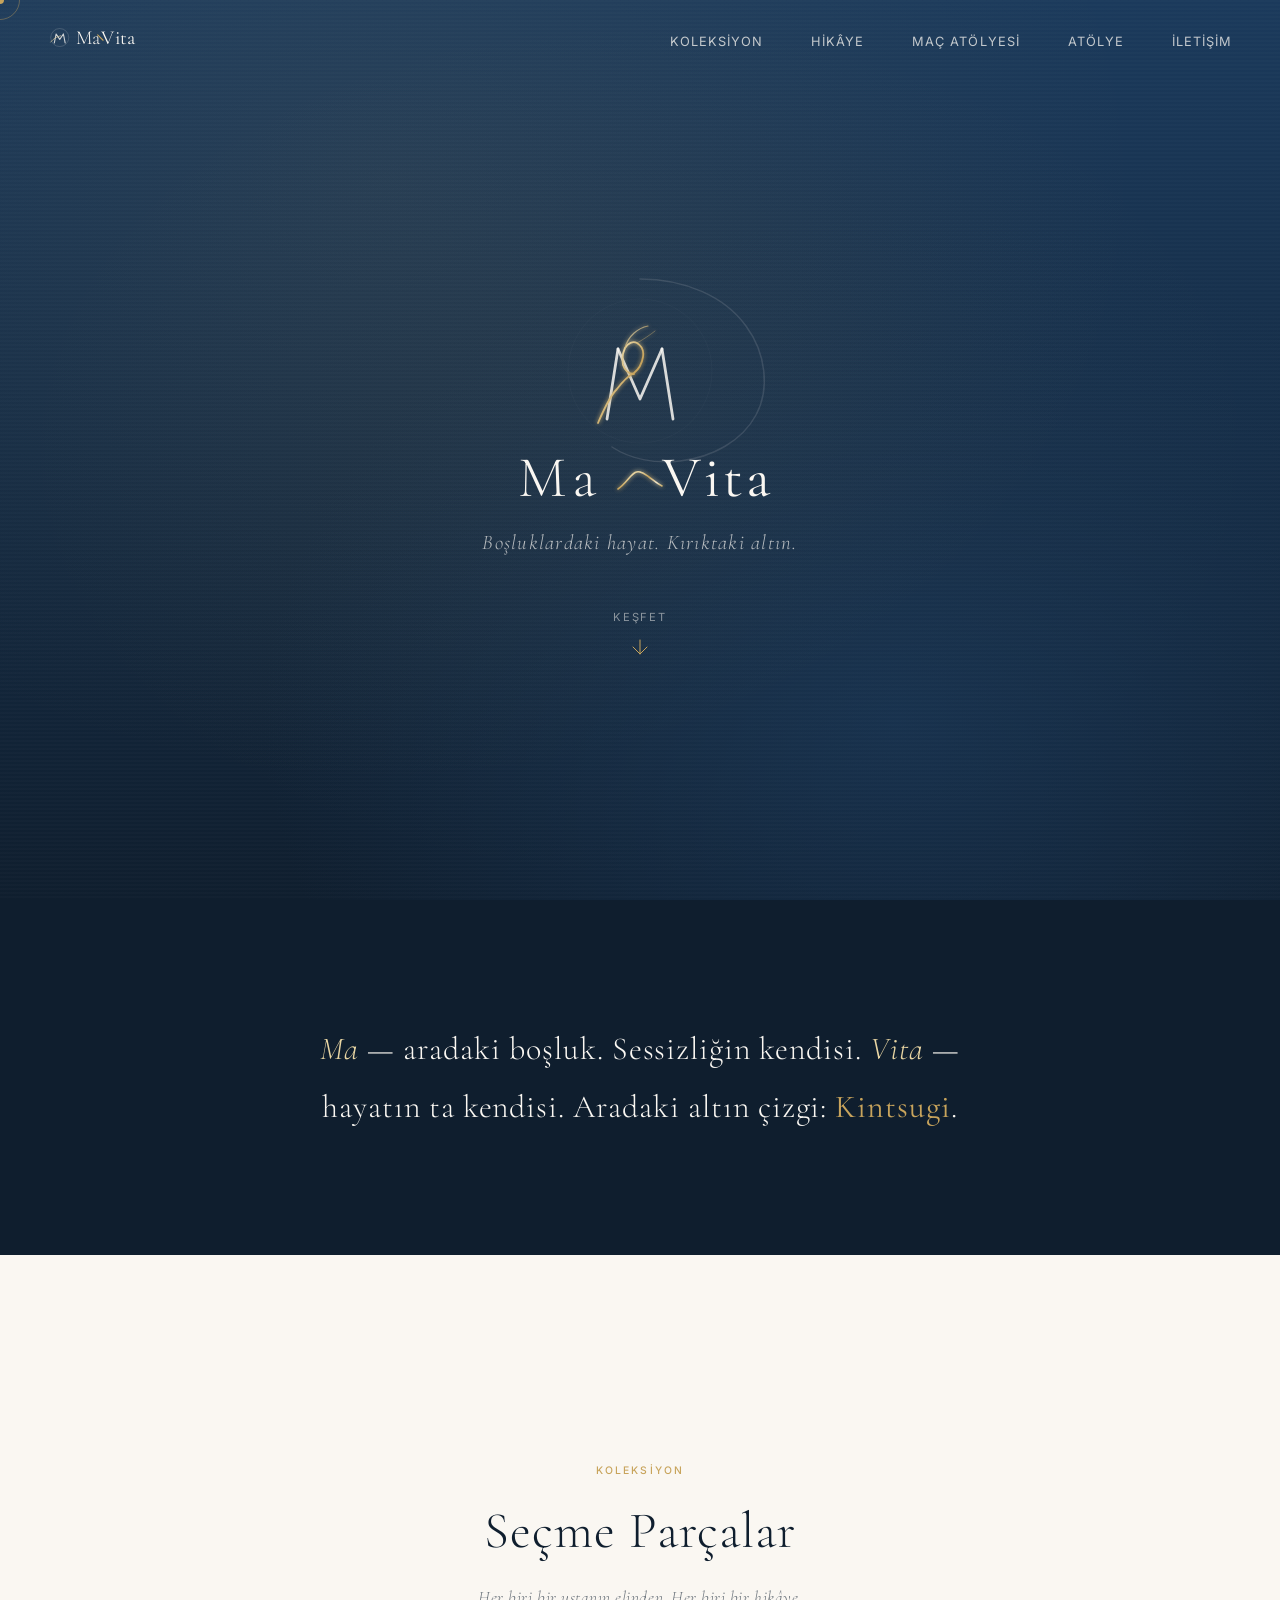
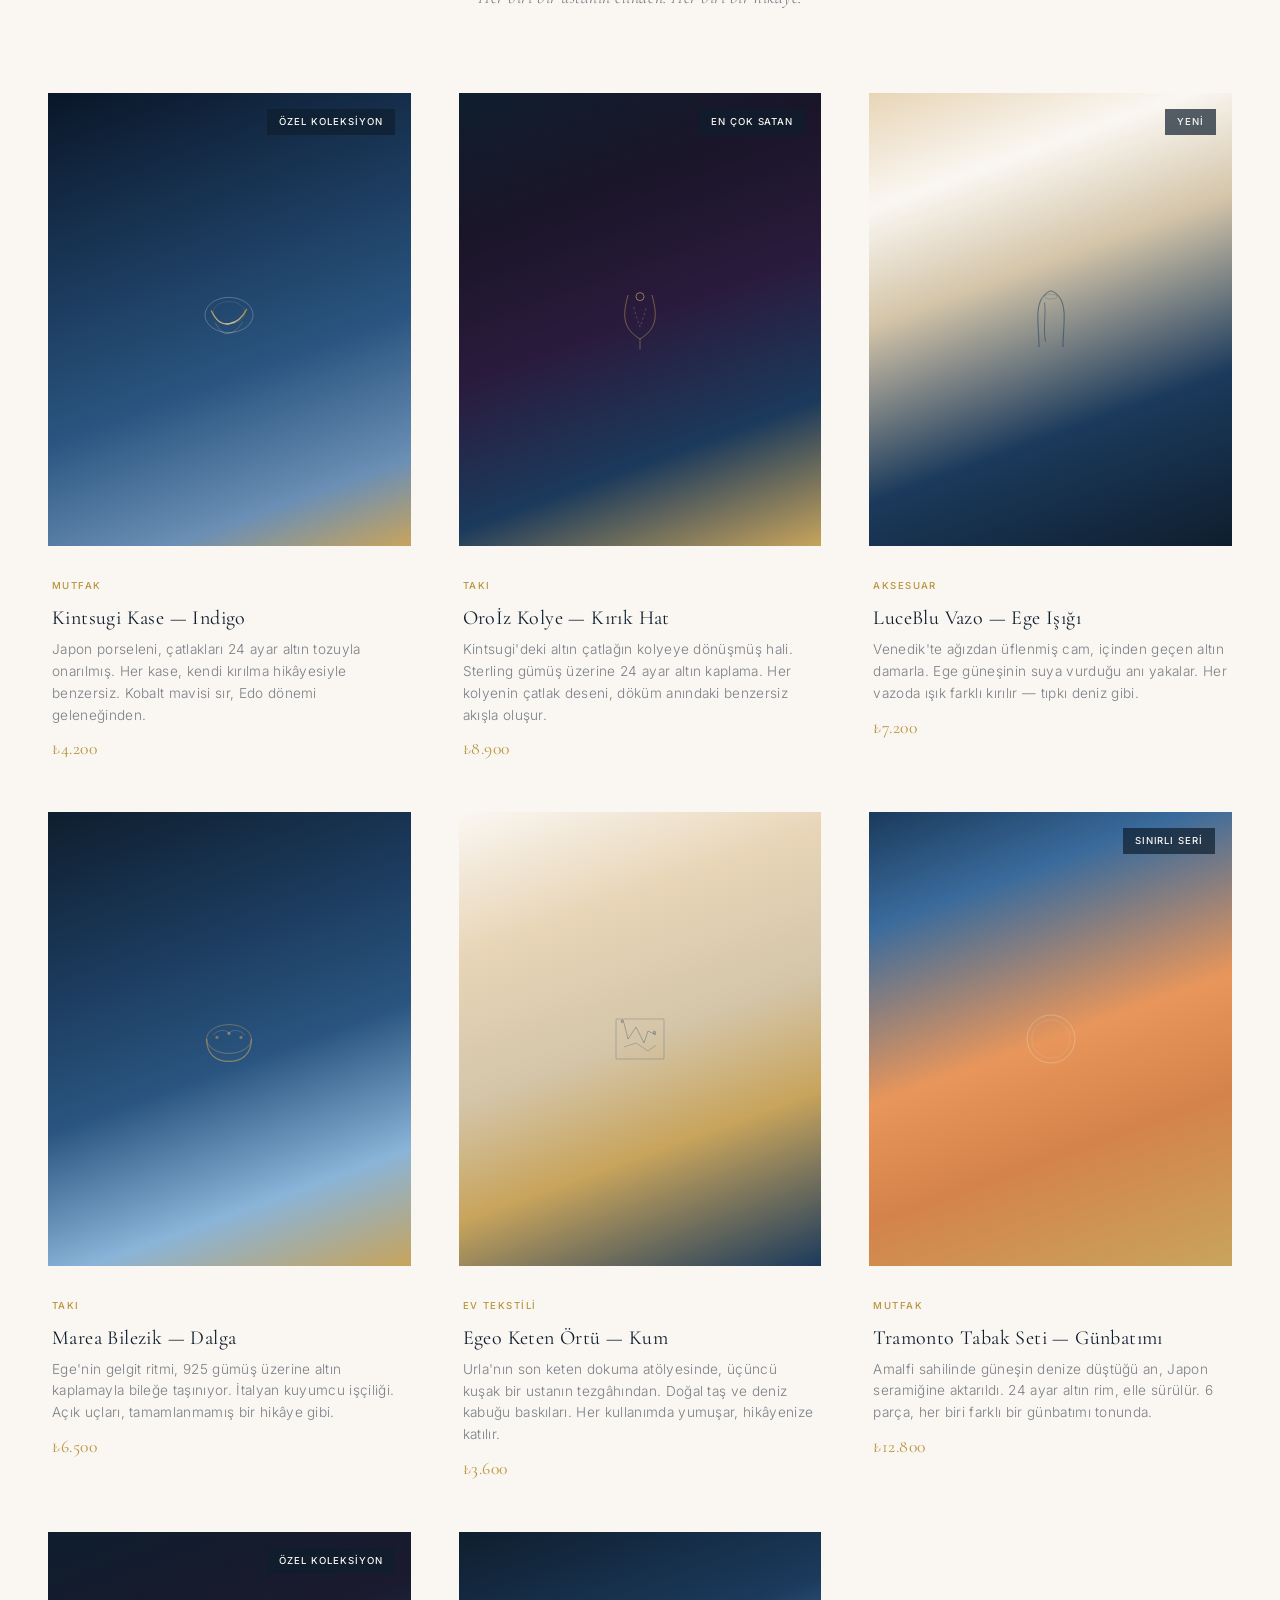
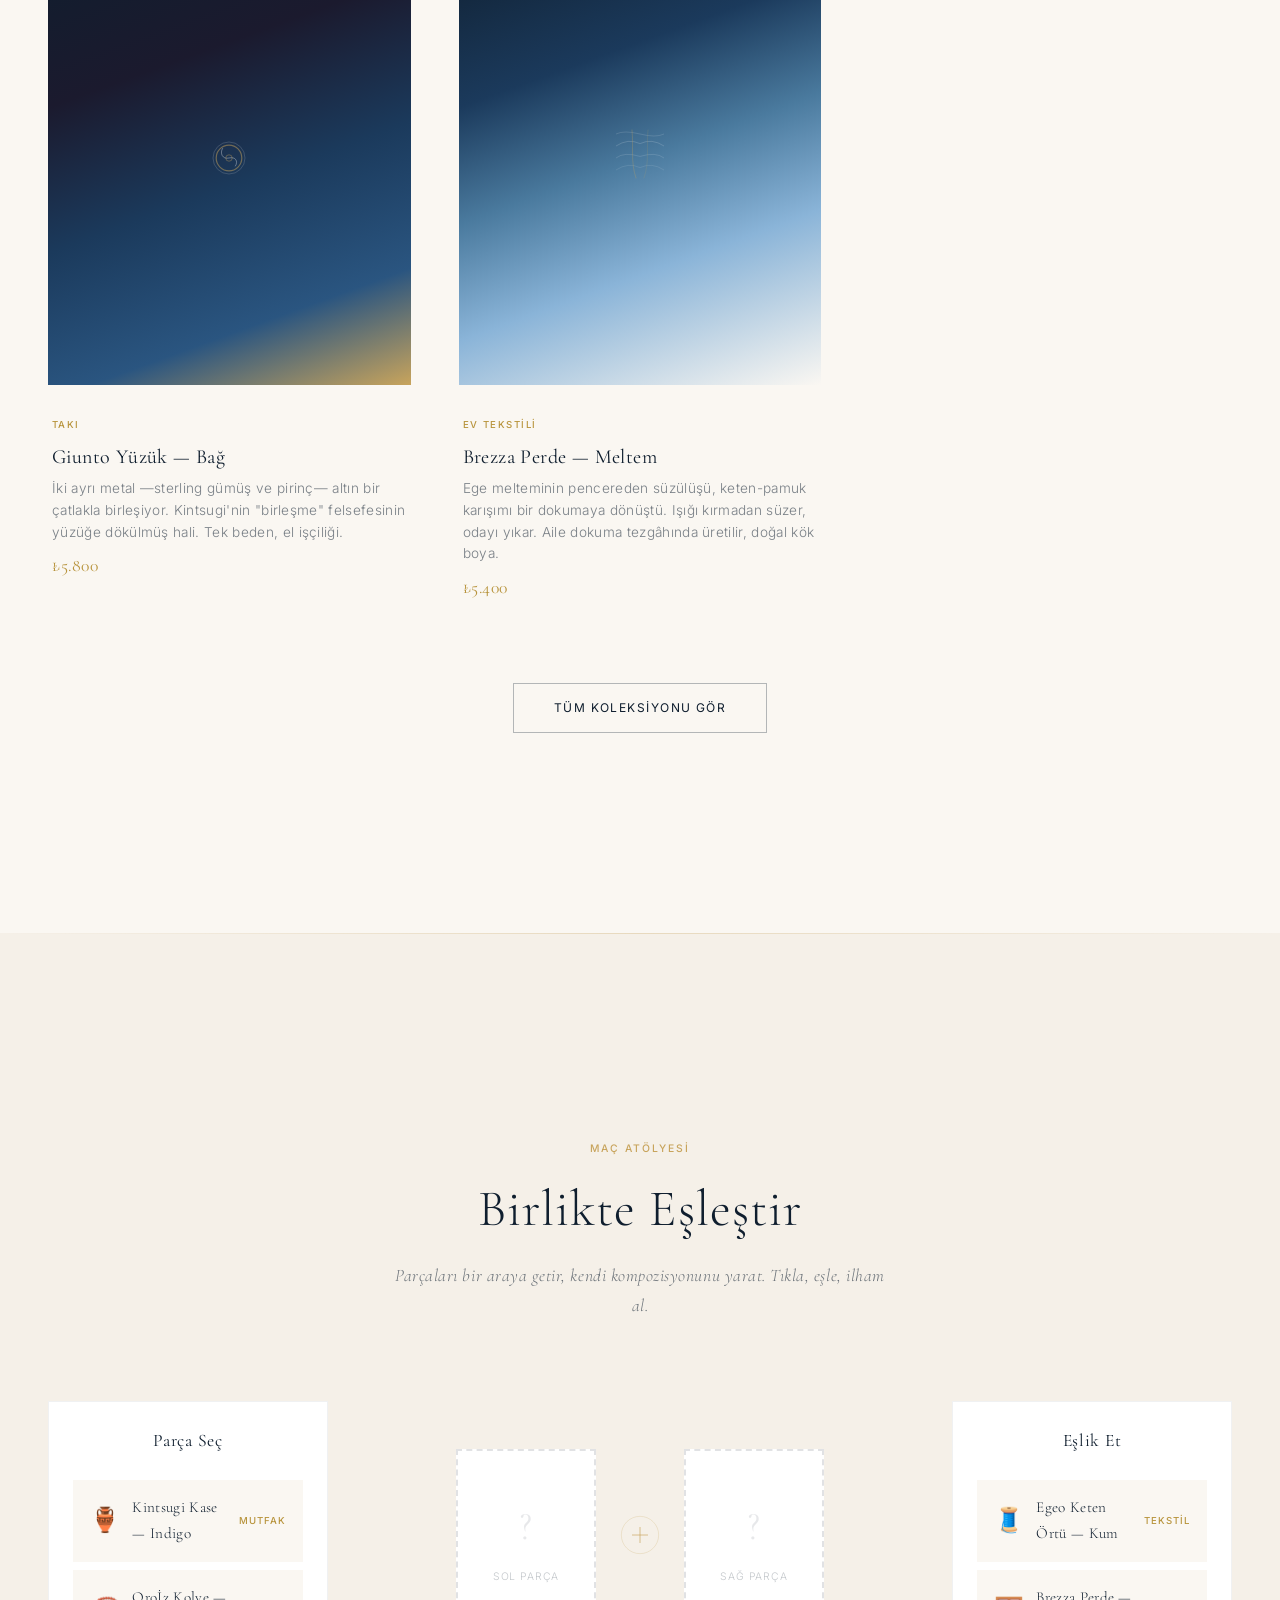
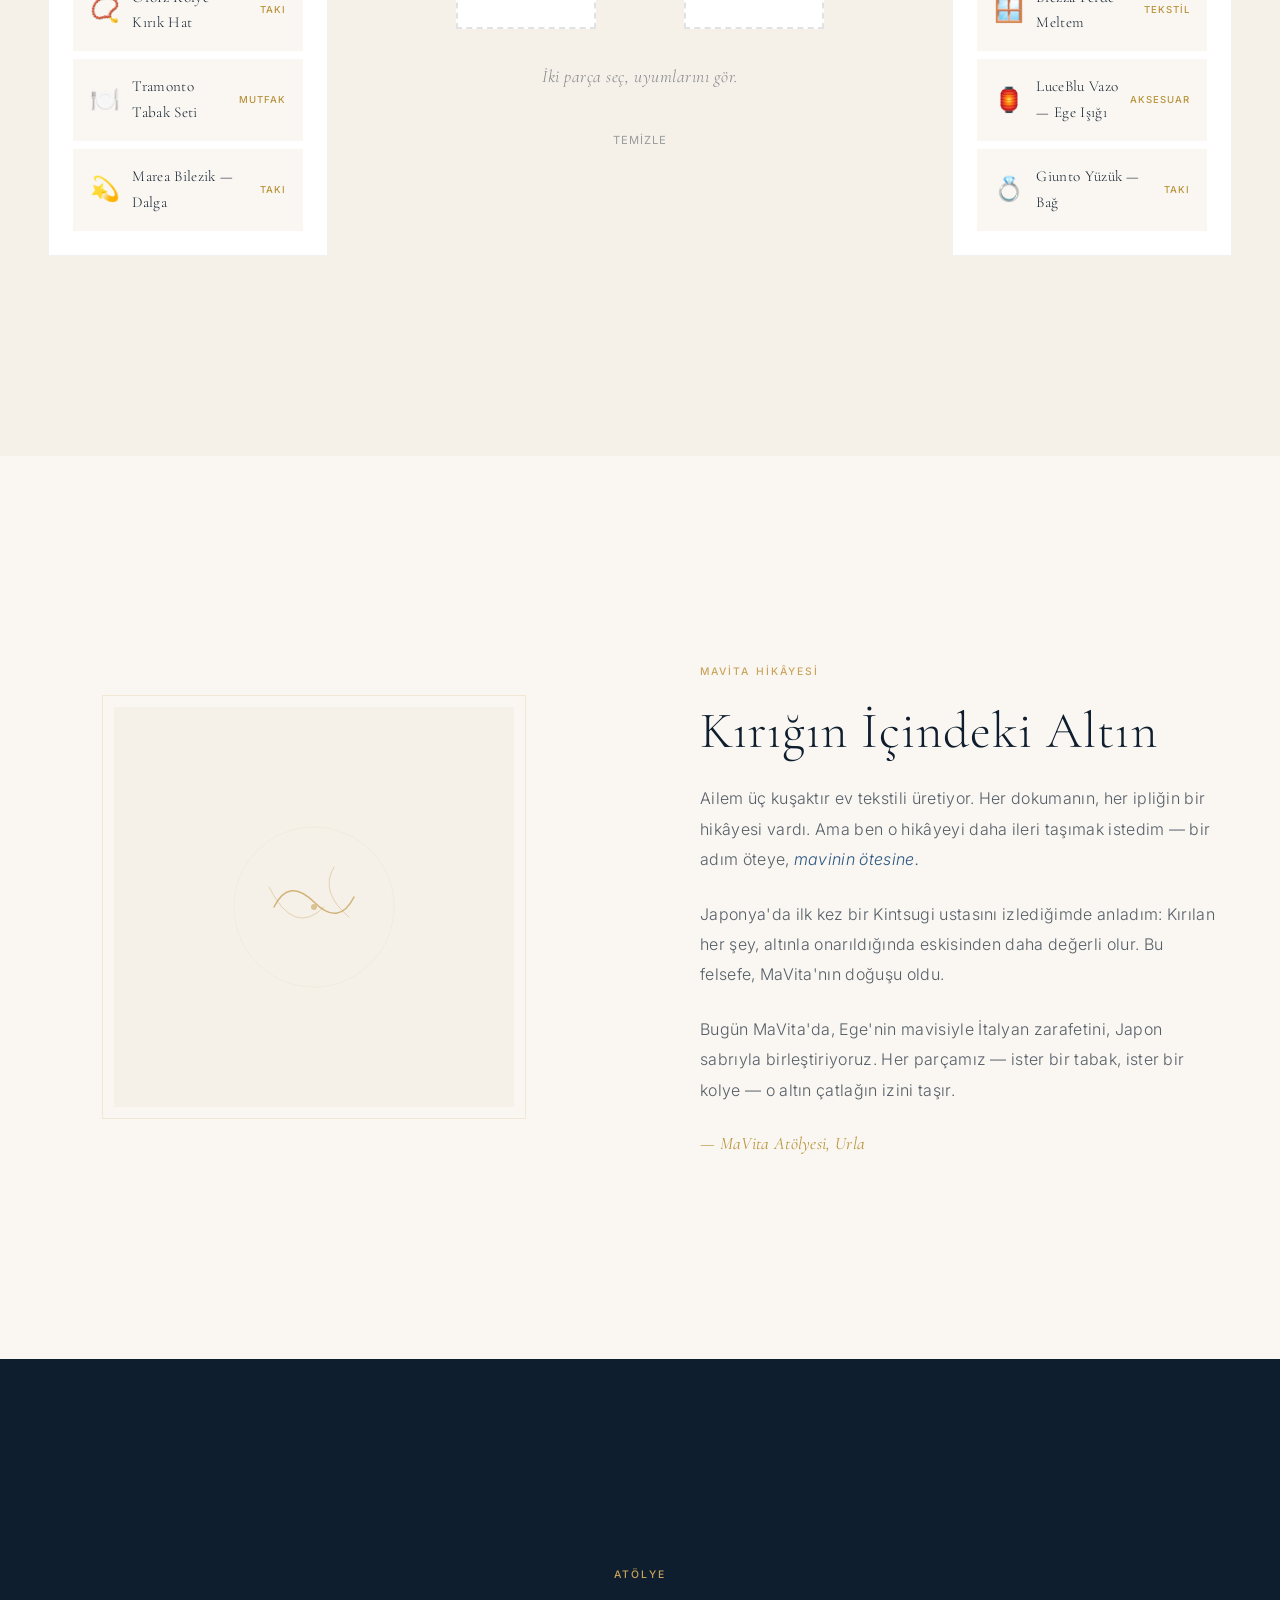
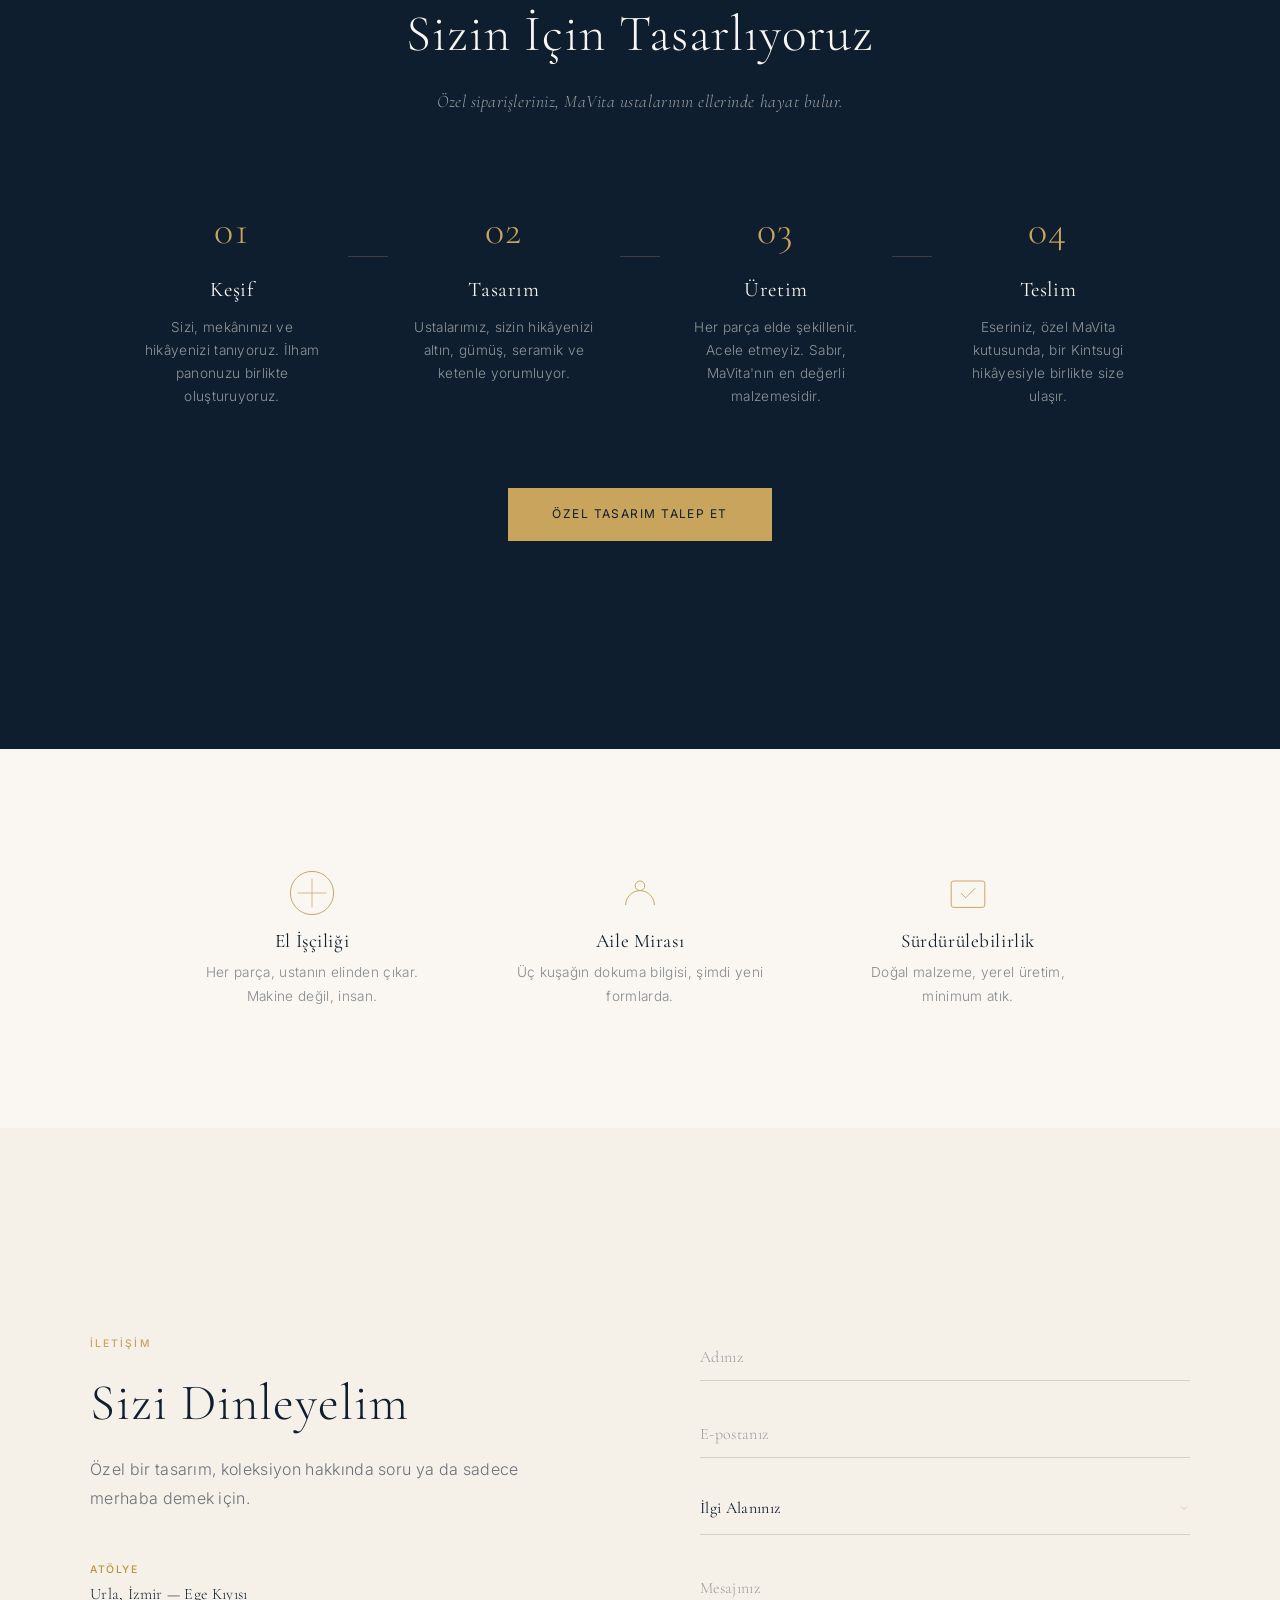
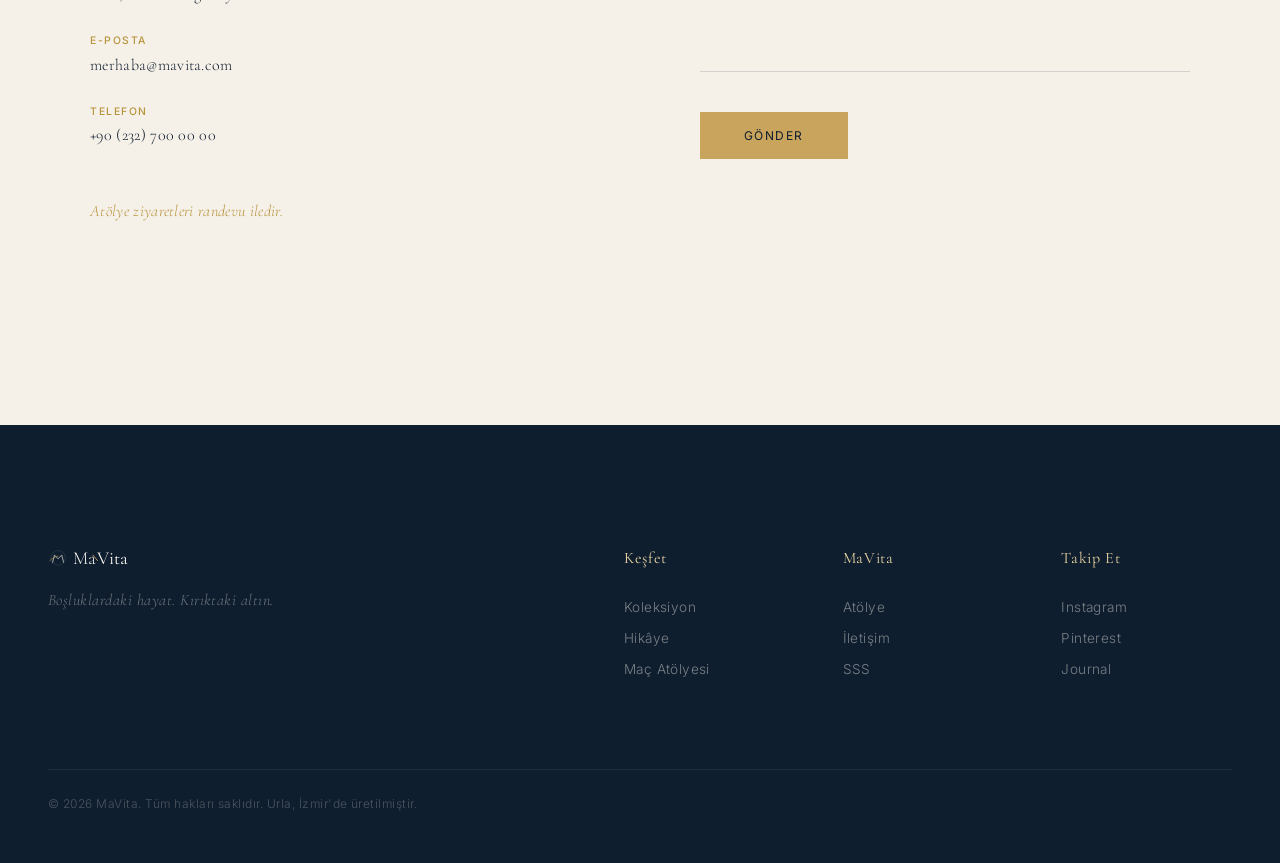
==== index.html @ 3c8d5ce8 "Update print statement from 'Hello' to 'Goodbye'" ====
﻿<!DOCTYPE html>
<html lang="tr">
<head>
    <meta charset="UTF-8">
    <meta name="viewport" content="width=device-width, initial-scale=1.0">
    <meta name="description" content="MaVita — Boşluklardaki hayat. Kintsugi felsefesiyle hayat bulan özel tasarım ev aksesuarları, mutfak ve takı koleksiyonu.">

    <title>MaVita | Kintsugi Koleksiyonu</title>

    <!-- Fonts -->
    <link rel="preconnect" href="https://fonts.googleapis.com">
    <link rel="preconnect" href="https://fonts.gstatic.com" crossorigin>
    <link href="https://fonts.googleapis.com/css2?family=Cormorant+Garamond:ital,wght@0,300;0,400;0,500;0,600;1,300;1,400&family=Inter:wght@200;300;400;500&display=swap" rel="stylesheet">

    <!-- Styles -->
    <style>
/* ═══════════════════════════════════════════════════════
   MaVita — Premium Luxury Brand
   Color Palette & Design Tokens
   ═══════════════════════════════════════════════════════ */

:root {
    /* ── Ana Renkler ── */
    --mavi:        #1B3A5C;
    --mavi-light:  #2A5580;
    --mavi-dark:   #0F1E2E;
    --altin:       #C8A45C;
    --altin-light: #E8D5A3;
    --altin-dark:  #B8943D;
    --tas:         #FAF7F2;
    --kum:         #E8D5B7;
    --abanoz:      #0F1E2E;
    --inci:        #F5F0E8;

    /* ── Gradient ── */
    --gold-grad:   linear-gradient(135deg, #C8A45C 0%, #E8D5A3 40%, #B8943D 100%);
    --mavi-grad:   linear-gradient(180deg, #1B3A5C 0%, #0F1E2E 100%);

    /* ── Tipografi ── */
    --font-serif:  'Cormorant Garamond', Georgia, serif;
    --font-sans:   'Inter', -apple-system, sans-serif;

    /* ── Spacing ── */
    --space-xs: 4px;
    --space-sm: 8px;
    --space-md: 24px;
    --space-lg: 48px;
    --space-xl: 80px;
    --space-2xl: 120px;
    --space-3xl: 200px;

    /* ── Transitions ── */
    --ease-out: cubic-bezier(0.22, 0.61, 0.36, 1);
    --ease-in-out: cubic-bezier(0.65, 0, 0.35, 1);
    --duration-slow: 800ms;
    --duration-med: 500ms;
    --duration-fast: 300ms;
}

/* ═══════════════════════════════════════════════════════
   Reset & Base
   ═══════════════════════════════════════════════════════ */

*, *::before, *::after {
    margin: 0;
    padding: 0;
    box-sizing: border-box;
}

html {
    scroll-behavior: smooth;
    font-size: 16px;
    -webkit-font-smoothing: antialiased;
    -moz-osx-font-smoothing: grayscale;
    cursor: none;
}

body {
    font-family: var(--font-sans);
    font-weight: 300;
    color: var(--abanoz);
    background: var(--tas);
    line-height: 1.7;
    overflow-x: hidden;
    letter-spacing: 0.02em;
}

::selection {
    background: rgba(200, 164, 92, 0.3);
    color: var(--mavi-dark);
}

/* ═══════════════════════════════════════════════════════
   Custom Cursor
   ═══════════════════════════════════════════════════════ */

.cursor {
    width: 8px;
    height: 8px;
    border-radius: 50%;
    background: var(--altin);
    position: fixed;
    pointer-events: none;
    z-index: 9999;
    transition: transform 0.15s ease;
    transform: translate(-50%, -50%);
}

.cursor-follower {
    width: 40px;
    height: 40px;
    border-radius: 50%;
    border: 1px solid rgba(200, 164, 92, 0.4);
    position: fixed;
    pointer-events: none;
    z-index: 9998;
    transition: transform 0.4s cubic-bezier(0.22, 0.61, 0.36, 1),
                width 0.3s ease, height 0.3s ease;
    transform: translate(-50%, -50%);
}

.cursor-follower.hover {
    width: 60px;
    height: 60px;
    border-color: var(--altin);
    background: rgba(200, 164, 92, 0.05);
}

/* ═══════════════════════════════════════════════════════
   Loading Screen
   ═══════════════════════════════════════════════════════ */

.loading-screen {
    position: fixed;
    inset: 0;
    background: var(--mavi-dark);
    z-index: 10000;
    display: flex;
    align-items: center;
    justify-content: center;
    transition: opacity 0.6s ease, visibility 0.6s ease;
}

.loading-screen.hidden {
    opacity: 0;
    visibility: hidden;
    pointer-events: none;
}

.loading-logo {
    width: 120px;
    height: 120px;
}

.loading-svg {
    width: 100%;
    height: 100%;
}

.loading-m {
    stroke-dasharray: 160;
    stroke-dashoffset: 160;
    animation: drawStroke 1.5s var(--ease-out) 0.3s forwards;
}

.loading-crack {
    stroke-dasharray: 80;
    stroke-dashoffset: 80;
    animation: drawCrack 1.5s var(--ease-out) 0.8s forwards;
}

/* ═══════════════════════════════════════════════════════
   Navigation
   ═══════════════════════════════════════════════════════ */

.nav {
    position: fixed;
    top: 0;
    left: 0;
    right: 0;
    z-index: 100;
    padding: 0 var(--space-lg);
    transition: background 0.4s ease, padding 0.4s ease;
}

.nav.scrolled {
    background: rgba(15, 30, 46, 0.92);
    backdrop-filter: blur(20px);
    -webkit-backdrop-filter: blur(20px);
    padding: 12px var(--space-lg);
    border-bottom: 1px solid rgba(200, 164, 92, 0.1);
}

.nav-inner {
    max-width: 1400px;
    margin: 0 auto;
    display: flex;
    justify-content: space-between;
    align-items: center;
    padding: 24px 0;
    transition: padding 0.4s ease;
}

.nav.scrolled .nav-inner {
    padding: 0;
}

.nav-logo {
    text-decoration: none;
    display: block;
    width: 140px;
}

.nav-logo-svg {
    width: 100%;
    height: auto;
}

.nav-logo-ma,
.nav-logo-vita {
    font-family: var(--font-serif);
    font-size: 22px;
}

.nav-logo-ma {
    fill: var(--tas);
    font-weight: 300;
}

.nav-logo-vita {
    fill: var(--tas);
    font-weight: 400;
}

.nav-logo-crack {
    stroke: var(--altin);
    stroke-width: 1.2;
    stroke-linecap: round;
}

.nav-links {
    display: flex;
    gap: var(--space-lg);
    align-items: center;
}

.nav-link {
    text-decoration: none;
    color: rgba(250, 247, 242, 0.75);
    font-family: var(--font-sans);
    font-size: 0.8rem;
    font-weight: 400;
    letter-spacing: 0.08em;
    text-transform: uppercase;
    transition: color 0.3s ease;
    position: relative;
}

.nav-link::after {
    content: '';
    position: absolute;
    bottom: -4px;
    left: 0;
    width: 0;
    height: 1px;
    background: var(--altin);
    transition: width 0.4s var(--ease-out);
}

.nav-link:hover {
    color: var(--altin);
}

.nav-link:hover::after {
    width: 100%;
}

/* Mobile Toggle */
.nav-toggle {
    display: none;
    flex-direction: column;
    gap: 5px;
    background: none;
    border: none;
    cursor: pointer;
    padding: 4px;
    z-index: 101;
}

.nav-toggle span {
    display: block;
    width: 24px;
    height: 1.5px;
    background: var(--tas);
    transition: transform 0.3s ease, opacity 0.3s ease;
}

.nav-toggle.active span:first-child {
    transform: translateY(6.5px) rotate(45deg);
}

.nav-toggle.active span:last-child {
    transform: translateY(-6.5px) rotate(-45deg);
}

/* Mobile Menu */
.mobile-menu {
    position: fixed;
    inset: 0;
    background: var(--mavi-dark);
    z-index: 99;
    display: flex;
    align-items: center;
    justify-content: center;
    opacity: 0;
    visibility: hidden;
    transition: opacity 0.5s ease, visibility 0.5s ease;
}

.mobile-menu.active {
    opacity: 1;
    visibility: visible;
}

.mobile-menu-inner {
    display: flex;
    flex-direction: column;
    align-items: center;
    gap: 32px;
}

.mobile-link {
    text-decoration: none;
    color: var(--tas);
    font-family: var(--font-serif);
    font-size: 2rem;
    font-weight: 300;
    letter-spacing: 0.04em;
    transition: color 0.3s ease;
}

.mobile-link:hover {
    color: var(--altin);
}

/* ═══════════════════════════════════════════════════════
   Hero Section
   ═══════════════════════════════════════════════════════ */

.hero {
    height: 100vh;
    min-height: 700px;
    display: flex;
    align-items: center;
    justify-content: center;
    position: relative;
    overflow: hidden;
}

.hero-bg {
    position: absolute;
    inset: 0;
    background: var(--mavi-grad);
}

.hero-gradient {
    position: absolute;
    inset: 0;
    background:
        radial-gradient(ellipse at 30% 20%, rgba(200, 164, 92, 0.08) 0%, transparent 60%),
        radial-gradient(ellipse at 70% 80%, rgba(27, 58, 92, 0.6) 0%, transparent 50%),
        radial-gradient(ellipse at 50% 50%, rgba(200, 164, 92, 0.04) 0%, transparent 70%);
}

.hero-texture {
    position: absolute;
    inset: 0;
    opacity: 0.03;
    background-image:
        repeating-linear-gradient(
            0deg,
            transparent,
            transparent 2px,
            rgba(255,255,255,.5) 2px,
            rgba(255,255,255,.5) 4px
        );
}

.hero-content {
    position: relative;
    z-index: 2;
    text-align: center;
    padding: 0 var(--space-md);
}

.hero-logo-wrap {
    margin-bottom: var(--space-md);
}

.hero-logo {
    width: min(420px, 90vw);
    height: auto;
    display: block;
    margin: 0 auto;
}

/* ── Monogram ── */

.monogram-group {
    opacity: 0;
    animation: fadeInMonogram 1.2s var(--ease-out) 0.3s forwards;
}

@keyframes fadeInMonogram {
    to { opacity: 1; }
}

.enso-circle {
    stroke-dasharray: 500;
    stroke-dashoffset: 500;
    animation: drawEnso 2s var(--ease-out) 0.6s forwards;
}

@keyframes drawEnso {
    to { stroke-dashoffset: 0; }
}

.monogram-m path {
    stroke-dasharray: 120;
    stroke-dashoffset: 120;
}

.monogram-m path:nth-child(1) {
    animation: drawStroke 0.7s var(--ease-out) 1.2s forwards;
}
.monogram-m path:nth-child(2) {
    animation: drawStroke 0.7s var(--ease-out) 1.4s forwards;
}
.monogram-m path:nth-child(3) {
    animation: drawStroke 0.7s var(--ease-out) 1.6s forwards;
}

@keyframes drawStroke {
    to { stroke-dashoffset: 0; }
}

/* ── Crack paths in monogram ── */

.crack-path-main {
    stroke-dasharray: 180;
    stroke-dashoffset: 180;
    animation: drawCrackMain 1.5s var(--ease-out) 1.8s forwards;
}

.crack-path-branch {
    stroke-dasharray: 80;
    stroke-dashoffset: 80;
    animation: drawCrackBranch 1s var(--ease-out) 2.2s forwards;
}

.crack-path-tiny {
    stroke-dasharray: 50;
    stroke-dashoffset: 50;
    animation: drawCrackBranch 0.8s var(--ease-out) 2.5s forwards;
}

@keyframes drawCrackMain {
    to { stroke-dashoffset: 0; }
}

@keyframes drawCrackBranch {
    to { stroke-dashoffset: 0; }
}

/* ── Gold particles ── */

.gold-particles circle {
    opacity: 0;
}

.gold-particles circle:nth-child(1)  { animation: sparkle 2s ease-in-out 2.2s infinite; }
.gold-particles circle:nth-child(2)  { animation: sparkle 2.2s ease-in-out 2.3s infinite; }
.gold-particles circle:nth-child(3)  { animation: sparkle 1.8s ease-in-out 2.4s infinite; }
.gold-particles circle:nth-child(4)  { animation: sparkle 2.4s ease-in-out 2.5s infinite; }
.gold-particles circle:nth-child(5)  { animation: sparkle 1.9s ease-in-out 2.6s infinite; }
.gold-particles circle:nth-child(6)  { animation: sparkle 2.1s ease-in-out 2.7s infinite; }
.gold-particles circle:nth-child(7)  { animation: sparkle 2.3s ease-in-out 2.8s infinite; }
.gold-particles circle:nth-child(8)  { animation: sparkle 1.7s ease-in-out 2.9s infinite; }
.gold-particles circle:nth-child(9)  { animation: sparkle 2.0s ease-in-out 3.0s infinite; }
.gold-particles circle:nth-child(10) { animation: sparkle 2.2s ease-in-out 3.1s infinite; }

@keyframes sparkle {
    0%, 100% { opacity: 0; transform: scale(0.5); }
    30% { opacity: 0.8; transform: scale(1.2); }
    60% { opacity: 0.2; transform: scale(0.8); }
}

/* ── Wordmark ── */

.wordmark-group {
    opacity: 0;
    animation: fadeInWordmark 1s var(--ease-out) 2s forwards;
}

@keyframes fadeInWordmark {
    to { opacity: 1; }
}

.hero-logo-ma,
.hero-logo-vita {
    font-family: var(--font-serif);
    font-size: 58px;
    fill: var(--tas);
}

.hero-logo-ma {
    font-weight: 200;
    letter-spacing: 6px;
}

.hero-logo-vita {
    font-weight: 400;
    letter-spacing: 3px;
}

.crack-wordmark {
    stroke-dasharray: 80;
    stroke-dashoffset: 80;
    animation: drawCrackWordmark 1s var(--ease-out) 2.5s forwards;
}

@keyframes drawCrackWordmark {
    to { stroke-dashoffset: 0; }
}

/* ── Legacy crack-path (kept for compatibility) ── */

.crack-path {
    stroke-dasharray: 120;
    stroke-dashoffset: 120;
    animation: drawCrack 2s var(--ease-out) 0.8s forwards;
}

@keyframes drawCrack {
    to {
        stroke-dashoffset: 0;
    }
}

.hero-tagline {
    font-family: var(--font-serif);
    font-size: 1.3rem;
    font-weight: 300;
    font-style: italic;
    color: rgba(250, 247, 242, 0.7);
    letter-spacing: 0.06em;
    margin-bottom: var(--space-lg);
}

.hero-scroll {
    display: flex;
    flex-direction: column;
    align-items: center;
    gap: var(--space-sm);
    color: rgba(250, 247, 242, 0.5);
    font-size: 0.7rem;
    letter-spacing: 0.15em;
    text-transform: uppercase;
    font-weight: 400;
}

.scroll-icon {
    animation: scrollBounce 2s ease-in-out infinite;
}

@keyframes scrollBounce {
    0%, 100% { transform: translateY(0); }
    50% { transform: translateY(6px); }
}

/* ═══════════════════════════════════════════════════════
   Philosophy Strip
   ═══════════════════════════════════════════════════════ */

.philosophy-strip {
    padding: var(--space-2xl) var(--space-md);
    background: var(--mavi-dark);
    text-align: center;
}

.philosophy-text {
    font-family: var(--font-serif);
    font-size: clamp(1.4rem, 3vw, 2rem);
    font-weight: 300;
    color: var(--tas);
    letter-spacing: 0.03em;
    line-height: 1.8;
    max-width: 700px;
    margin: 0 auto;
}

.philosophy-text .italic {
    font-style: italic;
    color: var(--altin-light);
}

.philosophy-text .gold {
    color: var(--altin);
    font-weight: 400;
}

/* ═══════════════════════════════════════════════════════
   Section Headers (Shared)
   ═══════════════════════════════════════════════════════ */

.section-header {
    text-align: center;
    margin-bottom: var(--space-xl);
    padding: 0 var(--space-md);
}

.section-tag {
    display: inline-block;
    font-family: var(--font-sans);
    font-size: 0.65rem;
    font-weight: 500;
    letter-spacing: 0.2em;
    text-transform: uppercase;
    color: var(--altin);
    margin-bottom: var(--space-sm);
}

.section-title {
    font-family: var(--font-serif);
    font-size: clamp(2rem, 4vw, 3.2rem);
    font-weight: 300;
    color: var(--mavi-dark);
    letter-spacing: 0.02em;
    margin-bottom: var(--space-sm);
}

.section-desc {
    font-family: var(--font-serif);
    font-size: 1.1rem;
    font-style: italic;
    color: rgba(15, 30, 46, 0.6);
    letter-spacing: 0.03em;
    max-width: 500px;
    margin: 0 auto;
}

/* ═══════════════════════════════════════════════════════
   Collection
   ═══════════════════════════════════════════════════════ */

.collection {
    padding: var(--space-3xl) var(--space-lg);
    max-width: 1400px;
    margin: 0 auto;
}

.collection-grid {
    display: grid;
    grid-template-columns: repeat(3, 1fr);
    gap: var(--space-lg);
    margin-bottom: var(--space-xl);
}

/* Product Card */
.product-card {
    opacity: 0;
    transform: translateY(40px);
    transition: opacity 0.8s var(--ease-out), transform 0.8s var(--ease-out);
}

.product-card.revealed {
    opacity: 1;
    transform: translateY(0);
}

.product-image {
    position: relative;
    aspect-ratio: 4 / 5;
    overflow: hidden;
    margin-bottom: var(--space-md);
    cursor: pointer;
}

.product-placeholder {
    width: 100%;
    height: 100%;
    display: flex;
    align-items: center;
    justify-content: center;
    transition: transform 0.8s var(--ease-out);
}

.product-card:hover .product-placeholder {
    transform: scale(1.05);
}

.product-icon {
    width: 80px;
    height: 80px;
}

.product-icon svg {
    width: 100%;
    height: 100%;
}

.dark-icon svg circle,
.dark-icon svg path {
    stroke: rgba(27, 58, 92, 0.5);
}

.product-overlay {
    position: absolute;
    inset: 0;
    background: rgba(15, 30, 46, 0.4);
    display: flex;
    align-items: center;
    justify-content: center;
    opacity: 0;
    transition: opacity 0.5s ease;
}

.product-card:hover .product-overlay {
    opacity: 1;
}

/* Product badge */
.product-badge {
    position: absolute;
    top: 16px;
    right: 16px;
    padding: 5px 12px;
    font-family: var(--font-sans);
    font-size: 0.6rem;
    font-weight: 500;
    letter-spacing: 0.1em;
    text-transform: uppercase;
    color: var(--tas);
    background: rgba(15, 30, 46, 0.7);
    backdrop-filter: blur(4px);
    z-index: 2;
    pointer-events: none;
}

.product-view {
    font-family: var(--font-sans);
    font-size: 0.75rem;
    font-weight: 400;
    letter-spacing: 0.12em;
    text-transform: uppercase;
    color: var(--tas);
    padding: 12px 28px;
    border: 1px solid rgba(250, 247, 242, 0.5);
    transition: background 0.3s ease, border-color 0.3s ease;
}

.product-view:hover {
    background: rgba(200, 164, 92, 0.2);
    border-color: var(--altin);
}

.product-info {
    padding: 0 var(--space-xs);
}

.product-category {
    font-family: var(--font-sans);
    font-size: 0.6rem;
    font-weight: 500;
    letter-spacing: 0.15em;
    text-transform: uppercase;
    color: var(--altin-dark);
}

.product-name {
    font-family: var(--font-serif);
    font-size: 1.25rem;
    font-weight: 400;
    color: var(--mavi-dark);
    margin: var(--space-xs) 0;
    letter-spacing: 0.02em;
}

.product-desc {
    font-size: 0.85rem;
    color: rgba(15, 30, 46, 0.55);
    line-height: 1.6;
    margin-bottom: var(--space-sm);
    font-weight: 300;
}

.product-price {
    font-family: var(--font-serif);
    font-size: 1.1rem;
    font-weight: 400;
    color: var(--altin-dark);
    letter-spacing: 0.03em;
}

.collection-cta {
    text-align: center;
}

.btn-outline {
    display: inline-block;
    padding: 14px 40px;
    font-family: var(--font-sans);
    font-size: 0.75rem;
    font-weight: 400;
    letter-spacing: 0.12em;
    text-transform: uppercase;
    text-decoration: none;
    color: var(--mavi-dark);
    border: 1px solid rgba(15, 30, 46, 0.3);
    transition: all 0.4s ease;
}

.btn-outline:hover {
    border-color: var(--altin);
    color: var(--altin-dark);
    background: rgba(200, 164, 92, 0.05);
}

/* ═══════════════════════════════════════════════════════
   Match Game (Interactive)
   ═══════════════════════════════════════════════════════ */

.match-game {
    padding: var(--space-3xl) var(--space-lg);
    background: var(--inci);
    position: relative;
}

.match-game::before {
    content: '';
    position: absolute;
    top: 0;
    left: 0;
    right: 0;
    height: 1px;
    background: linear-gradient(90deg, transparent, rgba(200, 164, 92, 0.3), transparent);
}

.match-container {
    max-width: 1200px;
    margin: 0 auto;
    display: grid;
    grid-template-columns: 280px 1fr 280px;
    gap: var(--space-lg);
    align-items: start;
}

/* Match Panels */
.match-panel {
    background: white;
    border: 1px solid rgba(15, 30, 46, 0.06);
    padding: var(--space-md);
}

.match-panel-title {
    font-family: var(--font-serif);
    font-size: 1.1rem;
    font-weight: 400;
    color: var(--mavi-dark);
    margin-bottom: var(--space-md);
    text-align: center;
    letter-spacing: 0.04em;
}

.match-items {
    display: flex;
    flex-direction: column;
    gap: var(--space-sm);
}

.match-item {
    display: flex;
    align-items: center;
    gap: 12px;
    padding: 14px 16px;
    background: var(--tas);
    border: 1px solid transparent;
    cursor: pointer;
    transition: all 0.3s ease;
    user-select: none;
}

.match-item:hover {
    border-color: var(--altin);
    background: rgba(200, 164, 92, 0.05);
    transform: translateX(4px);
}

.match-item.selected {
    border-color: var(--altin);
    background: rgba(200, 164, 92, 0.08);
    box-shadow: 0 0 0 1px rgba(200, 164, 92, 0.2);
}

.match-emoji {
    font-size: 1.5rem;
    flex-shrink: 0;
}

.match-label {
    font-family: var(--font-serif);
    font-size: 0.95rem;
    color: var(--mavi-dark);
    flex: 1;
}

.match-cat {
    font-size: 0.6rem;
    letter-spacing: 0.1em;
    text-transform: uppercase;
    color: var(--altin-dark);
    font-weight: 500;
}

/* Match Canvas */
.match-canvas {
    display: flex;
    flex-direction: column;
    align-items: center;
    gap: var(--space-md);
    padding: var(--space-lg) 0;
}

.match-canvas-inner {
    display: flex;
    align-items: center;
    gap: var(--space-md);
    width: 100%;
    justify-content: center;
}

.match-slot {
    width: 140px;
    height: 180px;
    border: 2px dashed rgba(15, 30, 46, 0.12);
    display: flex;
    flex-direction: column;
    align-items: center;
    justify-content: center;
    gap: var(--space-sm);
    transition: all 0.4s ease;
    background: white;
}

.match-slot.filled {
    border-style: solid;
    border-color: var(--altin);
    background: rgba(200, 164, 92, 0.04);
    animation: slotGlow 2s ease-in-out infinite;
}

@keyframes slotGlow {
    0%, 100% { box-shadow: 0 0 0 rgba(200, 164, 92, 0); }
    50% { box-shadow: 0 0 30px rgba(200, 164, 92, 0.08); }
}

.slot-placeholder {
    font-family: var(--font-serif);
    font-size: 2.5rem;
    color: rgba(15, 30, 46, 0.1);
}

.slot-hint {
    font-size: 0.65rem;
    letter-spacing: 0.08em;
    text-transform: uppercase;
    color: rgba(15, 30, 46, 0.25);
}

.slot-content {
    display: flex;
    flex-direction: column;
    align-items: center;
    gap: 8px;
}

.slot-content .match-emoji {
    font-size: 2.5rem;
}

.slot-content .match-label {
    text-align: center;
    font-size: 0.85rem;
}

.match-plus {
    width: 40px;
    height: 40px;
    flex-shrink: 0;
}

.match-result {
    text-align: center;
    min-height: 48px;
    display: flex;
    align-items: center;
}

.match-result-text {
    font-family: var(--font-serif);
    font-size: 1.1rem;
    font-style: italic;
    color: rgba(15, 30, 46, 0.5);
    letter-spacing: 0.03em;
    transition: all 0.4s ease;
}

.match-result-text.match-found {
    color: var(--altin-dark);
    font-style: normal;
    font-weight: 400;
    font-size: 1.3rem;
    animation: resultReveal 0.6s var(--ease-out);
}

@keyframes resultReveal {
    from {
        opacity: 0;
        transform: translateY(10px);
    }
    to {
        opacity: 1;
        transform: translateY(0);
    }
}

.match-score {
    display: block;
    margin-top: 8px;
    font-family: var(--font-serif);
    font-size: 0.9rem;
    color: var(--altin);
    letter-spacing: 0.08em;
    animation: resultReveal 0.8s var(--ease-out);
}

.match-result-content {
    display: flex;
    flex-direction: column;
    align-items: center;
}

.btn-reset {
    background: none;
    border: none;
    font-family: var(--font-sans);
    font-size: 0.7rem;
    letter-spacing: 0.1em;
    text-transform: uppercase;
    color: rgba(15, 30, 46, 0.4);
    cursor: pointer;
    padding: 8px 20px;
    transition: color 0.3s ease;
}

.btn-reset:hover {
    color: var(--mavi-dark);
}

/* ═══════════════════════════════════════════════════════
   Story Section
   ═══════════════════════════════════════════════════════ */

.story {
    padding: var(--space-3xl) var(--space-lg);
    max-width: 1400px;
    margin: 0 auto;
}

.story-grid {
    display: grid;
    grid-template-columns: 1fr 1fr;
    gap: var(--space-2xl);
    align-items: center;
}

.story-visual {
    display: flex;
    align-items: center;
    justify-content: center;
}

.story-placeholder {
    width: min(400px, 80vw);
    aspect-ratio: 1;
    background: var(--inci);
    display: flex;
    align-items: center;
    justify-content: center;
    position: relative;
}

.story-placeholder::before {
    content: '';
    position: absolute;
    inset: -12px;
    border: 1px solid rgba(200, 164, 92, 0.2);
    pointer-events: none;
}

.story-kintsugi {
    width: 200px;
    height: 200px;
}

.story-svg {
    width: 100%;
    height: 100%;
}

.story-text {
    max-width: 520px;
}

.story-para {
    font-size: 1rem;
    line-height: 1.9;
    color: rgba(15, 30, 46, 0.7);
    margin-bottom: var(--space-md);
    font-weight: 300;
    letter-spacing: 0.02em;
}

.story-para em {
    font-style: italic;
    color: var(--mavi-light);
}

.story-signature {
    font-family: var(--font-serif);
    font-size: 1.1rem;
    font-style: italic;
    font-weight: 400;
    margin-top: var(--space-md);
}

.gold {
    color: var(--altin-dark);
}

/* ═══════════════════════════════════════════════════════
   Atelier Section
   ═══════════════════════════════════════════════════════ */

.atelier {
    padding: var(--space-3xl) var(--space-lg);
    background: var(--mavi-dark);
    color: var(--tas);
}

.atelier .section-tag {
    color: var(--altin);
}

.atelier .section-title {
    color: var(--tas);
}

.atelier .section-desc {
    color: rgba(250, 247, 242, 0.6);
}

.atelier-steps {
    max-width: 1000px;
    margin: var(--space-xl) auto;
    display: flex;
    align-items: flex-start;
    gap: var(--space-md);
}

.step {
    flex: 1;
    text-align: center;
    opacity: 0;
    transform: translateY(30px);
    transition: opacity 0.8s var(--ease-out), transform 0.8s var(--ease-out);
}

.step.revealed {
    opacity: 1;
    transform: translateY(0);
}

.step-number {
    font-family: var(--font-serif);
    font-size: 2.5rem;
    font-weight: 300;
    color: var(--altin);
    margin-bottom: var(--space-sm);
    letter-spacing: 0.04em;
}

.step-title {
    font-family: var(--font-serif);
    font-size: 1.3rem;
    font-weight: 400;
    letter-spacing: 0.03em;
    margin-bottom: var(--space-sm);
}

.step-desc {
    font-size: 0.85rem;
    color: rgba(250, 247, 242, 0.55);
    line-height: 1.7;
    font-weight: 300;
}

.step-divider {
    width: 40px;
    height: 1px;
    background: rgba(200, 164, 92, 0.25);
    margin-top: 60px;
    flex-shrink: 0;
}

.atelier-cta {
    text-align: center;
    margin-top: var(--space-xl);
}

.btn-gold {
    display: inline-block;
    padding: 16px 44px;
    font-family: var(--font-sans);
    font-size: 0.75rem;
    font-weight: 400;
    letter-spacing: 0.12em;
    text-transform: uppercase;
    text-decoration: none;
    color: var(--mavi-dark);
    background: var(--altin);
    border: none;
    cursor: pointer;
    transition: all 0.4s ease;
    position: relative;
    overflow: hidden;
}

.btn-gold::before {
    content: '';
    position: absolute;
    inset: 0;
    background: linear-gradient(135deg, rgba(232, 213, 163, 0.4), transparent);
    opacity: 0;
    transition: opacity 0.4s ease;
}

.btn-gold:hover::before {
    opacity: 1;
}

.btn-gold:hover {
    transform: translateY(-2px);
    box-shadow: 0 8px 30px rgba(200, 164, 92, 0.2);
}

/* ═══════════════════════════════════════════════════════
   Values
   ═══════════════════════════════════════════════════════ */

.values {
    padding: var(--space-2xl) var(--space-lg);
    max-width: 1000px;
    margin: 0 auto;
}

.values-grid {
    display: grid;
    grid-template-columns: repeat(3, 1fr);
    gap: var(--space-xl);
}

.value-item {
    text-align: center;
    opacity: 0;
    transform: translateY(30px);
    transition: opacity 0.8s var(--ease-out), transform 0.8s var(--ease-out);
}

.value-item.revealed {
    opacity: 1;
    transform: translateY(0);
}

.value-icon {
    width: 48px;
    height: 48px;
    margin: 0 auto var(--space-sm);
}

.value-icon svg {
    width: 100%;
    height: 100%;
}

.value-item h4 {
    font-family: var(--font-serif);
    font-size: 1.2rem;
    font-weight: 400;
    color: var(--mavi-dark);
    margin-bottom: var(--space-xs);
    letter-spacing: 0.03em;
}

.value-item p {
    font-size: 0.85rem;
    color: rgba(15, 30, 46, 0.5);
    line-height: 1.7;
    font-weight: 300;
}

/* ═══════════════════════════════════════════════════════
   Contact
   ═══════════════════════════════════════════════════════ */

.contact {
    padding: var(--space-3xl) var(--space-lg);
    background: var(--inci);
}

.contact-grid {
    max-width: 1100px;
    margin: 0 auto;
    display: grid;
    grid-template-columns: 1fr 1fr;
    gap: var(--space-2xl);
    align-items: start;
}

.contact-desc {
    font-size: 1rem;
    color: rgba(15, 30, 46, 0.6);
    line-height: 1.8;
    margin-bottom: var(--space-lg);
    font-weight: 300;
}

.contact-details {
    display: flex;
    flex-direction: column;
    gap: var(--space-md);
    margin-bottom: var(--space-lg);
}

.contact-detail {
    display: flex;
    flex-direction: column;
    gap: 2px;
}

.detail-label {
    font-size: 0.65rem;
    letter-spacing: 0.15em;
    text-transform: uppercase;
    color: var(--altin-dark);
    font-weight: 500;
}

.contact-detail span:last-child {
    font-family: var(--font-serif);
    font-size: 1rem;
    color: var(--mavi-dark);
    letter-spacing: 0.02em;
}

.contact-note {
    font-family: var(--font-serif);
    font-size: 1rem;
    font-style: italic;
}

/* Contact Form */
.contact-form {
    display: flex;
    flex-direction: column;
    gap: var(--space-md);
}

.form-group {
    position: relative;
}

.form-group input,
.form-group select,
.form-group textarea {
    width: 100%;
    padding: 16px 0;
    font-family: var(--font-serif);
    font-size: 1rem;
    color: var(--mavi-dark);
    background: transparent;
    border: none;
    border-bottom: 1px solid rgba(15, 30, 46, 0.15);
    outline: none;
    transition: border-color 0.3s ease;
    letter-spacing: 0.02em;
    border-radius: 0;
    -webkit-appearance: none;
}

.form-group input::placeholder,
.form-group textarea::placeholder {
    color: transparent;
}

.form-group label {
    position: absolute;
    top: 16px;
    left: 0;
    font-family: var(--font-serif);
    font-size: 1rem;
    color: rgba(15, 30, 46, 0.4);
    pointer-events: none;
    transition: all 0.3s ease;
    letter-spacing: 0.02em;
}

.form-group input:focus ~ label,
.form-group input:not(:placeholder-shown) ~ label,
.form-group textarea:focus ~ label,
.form-group textarea:not(:placeholder-shown) ~ label {
    top: -8px;
    font-size: 0.7rem;
    color: var(--altin-dark);
    letter-spacing: 0.08em;
}

.form-group input:focus,
.form-group textarea:focus {
    border-color: var(--altin);
}

.form-group select {
    cursor: pointer;
    color: rgba(15, 30, 46, 0.4);
    background: url("data:image/svg+xml,%3Csvg xmlns='http://www.w3.org/2000/svg' width='12' height='12' viewBox='0 0 24 24' fill='none' stroke='%23C8A45C' stroke-width='1'%3E%3Cpath d='M6 9l6 6 6-6'/%3E%3C/svg%3E") no-repeat right center;
    padding-right: 24px;
}

.form-group select:valid {
    color: var(--mavi-dark);
}

.form-group select option {
    color: var(--mavi-dark);
    background: white;
}

.form-group textarea {
    resize: none;
    min-height: 80px;
}

.btn-submit {
    align-self: flex-start;
    margin-top: var(--space-sm);
}

/* ═══════════════════════════════════════════════════════
   Footer
   ═══════════════════════════════════════════════════════ */

.footer {
    background: var(--mavi-dark);
    color: var(--tas);
    padding: var(--space-2xl) var(--space-lg) var(--space-lg);
}

.footer-inner {
    max-width: 1200px;
    margin: 0 auto;
    display: grid;
    grid-template-columns: 1.5fr 2fr;
    gap: var(--space-2xl);
    margin-bottom: var(--space-xl);
}

.footer-brand p {
    font-family: var(--font-serif);
    font-style: italic;
    color: rgba(250, 247, 242, 0.4);
    font-size: 1rem;
    margin-top: var(--space-sm);
    letter-spacing: 0.03em;
}

.footer-logo-svg {
    width: 110px;
    height: auto;
}

.footer-logo-ma,
.footer-logo-vita {
    font-family: var(--font-serif);
    font-size: 20px;
    fill: var(--tas);
}

.footer-logo-ma {
    font-weight: 300;
}

.footer-logo-vita {
    font-weight: 400;
}

.footer-logo-crack {
    stroke: var(--altin);
    stroke-width: 1;
    stroke-linecap: round;
}

.footer-links {
    display: grid;
    grid-template-columns: repeat(3, 1fr);
    gap: var(--space-lg);
}

.footer-col h4 {
    font-family: var(--font-serif);
    font-size: 1rem;
    font-weight: 400;
    color: var(--altin-light);
    margin-bottom: var(--space-md);
    letter-spacing: 0.04em;
}

.footer-col a {
    display: block;
    text-decoration: none;
    color: rgba(250, 247, 242, 0.45);
    font-size: 0.85rem;
    font-weight: 300;
    margin-bottom: var(--space-sm);
    transition: color 0.3s ease;
    letter-spacing: 0.03em;
}

.footer-col a:hover {
    color: var(--altin);
}

.footer-bottom {
    max-width: 1200px;
    margin: 0 auto;
    padding-top: var(--space-md);
    border-top: 1px solid rgba(255, 255, 255, 0.06);
}

.footer-bottom p {
    font-size: 0.75rem;
    color: rgba(250, 247, 242, 0.25);
    letter-spacing: 0.04em;
}

/* ═══════════════════════════════════════════════════════
   Reveal Animations
   ═══════════════════════════════════════════════════════ */

.reveal {
    opacity: 0;
    transform: translateY(30px);
    transition: opacity 0.9s var(--ease-out), transform 0.9s var(--ease-out);
}

.reveal.revealed {
    opacity: 1;
    transform: translateY(0);
}

.reveal.delay-1 { transition-delay: 0.15s; }
.reveal.delay-2 { transition-delay: 0.3s; }
.reveal.delay-3 { transition-delay: 0.45s; }

/* ═══════════════════════════════════════════════════════
   Responsive
   ═══════════════════════════════════════════════════════ */

@media (max-width: 1024px) {
    .collection-grid {
        grid-template-columns: repeat(2, 1fr);
    }

    .match-container {
        grid-template-columns: 1fr;
        max-width: 600px;
    }

    .match-items {
        display: grid;
        grid-template-columns: repeat(2, 1fr);
    }

    .match-canvas-inner {
        flex-direction: column;
    }

    .story-grid {
        grid-template-columns: 1fr;
    }

    .story-visual {
        order: -1;
    }

    .atelier-steps {
        flex-direction: column;
        align-items: center;
    }

    .step-divider {
        width: 1px;
        height: 40px;
        margin: 0;
    }

    .contact-grid {
        grid-template-columns: 1fr;
    }

    .values-grid {
        grid-template-columns: repeat(3, 1fr);
        gap: var(--space-lg);
    }

    .footer-inner {
        grid-template-columns: 1fr;
        gap: var(--space-lg);
    }
}

@media (max-width: 768px) {
    :root {
        --space-xl: 60px;
        --space-2xl: 80px;
        --space-3xl: 120px;
    }

    .nav-links {
        display: none;
    }

    .nav-toggle {
        display: flex;
    }

    .hero-logo-ma,
    .hero-logo-vita {
        font-size: 56px;
    }

    .hero-tagline {
        font-size: 1.05rem;
    }

    .collection-grid {
        grid-template-columns: 1fr;
        max-width: 400px;
        margin-left: auto;
        margin-right: auto;
    }

    .match-items {
        grid-template-columns: 1fr;
    }

    .values-grid {
        grid-template-columns: 1fr;
        gap: var(--space-lg);
    }

    .values-grid .value-item {
        max-width: 300px;
        margin: 0 auto;
    }

    .footer-links {
        grid-template-columns: 1fr;
        gap: var(--space-lg);
    }
}

@media (max-width: 480px) {
    .hero-logo-ma,
    .hero-logo-vita {
        font-size: 42px;
    }

    .philosophy-text {
        font-size: 1.2rem;
    }

    .section-title {
        font-size: 1.6rem;
    }
}

/* Hide custom cursor on touch devices */
@media (hover: none) and (pointer: coarse) {
    .cursor,
    .cursor-follower {
        display: none;
    }

    html {
        cursor: auto;
    }
}

</style>

    <!-- Favicon -->
    <link rel="icon" type="image/svg+xml" href="assets/favicon.svg">
</head>
<body>

    <!-- Custom Cursor -->
    <div class="cursor"></div>
    <div class="cursor-follower"></div>

    <!-- Loading Screen -->
    <div class="loading-screen" id="loadingScreen">
        <div class="loading-logo">
            <svg viewBox="0 0 120 120" class="loading-svg">
                <defs>
                    <linearGradient id="loadGold" x1="0%" y1="0%" x2="100%" y2="100%">
                        <stop offset="0%" stop-color="#D4B86A"/>
                        <stop offset="50%" stop-color="#E8D5A3"/>
                        <stop offset="100%" stop-color="#B8943D"/>
                    </linearGradient>
                </defs>
                <!-- Monogram circle -->
                <circle cx="60" cy="60" r="42" fill="none" stroke="rgba(250,247,242,0.12)" stroke-width="0.8"/>
                <!-- M -->
                <path d="M38 80 L44 48 L60 68 L76 48 L82 80" fill="none" stroke="rgba(250,247,242,0.8)" stroke-width="2" stroke-linecap="round" stroke-linejoin="round" class="loading-m"/>
                <!-- Gold crack -->
                <path d="M24 72 C32 62 38 58 46 52 C52 48 56 44 58 38"
                      fill="none" stroke="url(#loadGold)" stroke-width="1.2" stroke-linecap="round"
                      class="loading-crack"/>
            </svg>
        </div>
    </div>

    <!-- Navigation -->
    <nav class="nav" id="navbar">
        <div class="nav-inner">
            <a href="#hero" class="nav-logo">
                <svg viewBox="0 0 155 30" class="nav-logo-svg" xmlns="http://www.w3.org/2000/svg">
                    <defs>
                        <linearGradient id="navGold" x1="0%" y1="0%" x2="100%" y2="100%">
                            <stop offset="0%" stop-color="#D4B86A"/>
                            <stop offset="50%" stop-color="#E8D5A3"/>
                            <stop offset="100%" stop-color="#B8943D"/>
                        </linearGradient>
                    </defs>
                    <!-- Mini monogram: circle + M -->
                    <circle cx="13" cy="15" r="10" fill="none" stroke="rgba(250,247,242,0.3)" stroke-width="0.6"/>
                    <path d="M7 21 L9 11 L13 17 L17 11 L19 21" fill="none" stroke="rgba(250,247,242,0.8)" stroke-width="1.2" stroke-linecap="round" stroke-linejoin="round"/>
                    <!-- Tiny gold crack -->
                    <path d="M3 20 C6 16 10 14 14 13" fill="none" stroke="url(#navGold)" stroke-width="0.7" stroke-linecap="round"/>
                    <!-- Wordmark -->
                    <text x="31" y="22" class="nav-logo-ma">Ma</text>
                    <line x1="55" y1="12" x2="61" y2="18" class="nav-logo-crack"/>
                    <text x="59" y="22" class="nav-logo-vita">Vita</text>
                </svg>
            </a>
            <div class="nav-links">
                <a href="#koleksiyon" class="nav-link">Koleksiyon</a>
                <a href="#hikaye" class="nav-link">Hikâye</a>
                <a href="#oyun" class="nav-link">Maç Atölyesi</a>
                <a href="#atelier" class="nav-link">Atölye</a>
                <a href="#iletisim" class="nav-link">İletişim</a>
            </div>
            <button class="nav-toggle" id="navToggle" aria-label="Menü">
                <span></span>
                <span></span>
            </button>
        </div>
    </nav>

    <!-- Mobile Menu -->
    <div class="mobile-menu" id="mobileMenu">
        <div class="mobile-menu-inner">
            <a href="#koleksiyon" class="mobile-link">Koleksiyon</a>
            <a href="#hikaye" class="mobile-link">Hikâye</a>
            <a href="#oyun" class="mobile-link">Maç Atölyesi</a>
            <a href="#atelier" class="mobile-link">Atölye</a>
            <a href="#iletisim" class="mobile-link">İletişim</a>
        </div>
    </div>

    <!-- ============ HERO ============ -->
    <section class="hero" id="hero">
        <div class="hero-bg">
            <div class="hero-gradient"></div>
            <div class="hero-texture"></div>
        </div>
        <div class="hero-content">
            <div class="hero-logo-wrap reveal">
                <!-- MAVITA ARTISTIC LOGO -->
                <svg viewBox="0 0 420 260" class="hero-logo" xmlns="http://www.w3.org/2000/svg">
                    <defs>
                        <!-- Gold gradients -->
                        <linearGradient id="goldMain" x1="0%" y1="0%" x2="100%" y2="100%">
                            <stop offset="0%" stop-color="#D4B86A"/>
                            <stop offset="25%" stop-color="#E8D5A3"/>
                            <stop offset="50%" stop-color="#C8A45C"/>
                            <stop offset="75%" stop-color="#F0E4C8"/>
                            <stop offset="100%" stop-color="#B8943D"/>
                        </linearGradient>
                        <linearGradient id="goldCrack" x1="0%" y1="0%" x2="100%" y2="100%">
                            <stop offset="0%" stop-color="#B8943D"/>
                            <stop offset="30%" stop-color="#E8D5A3"/>
                            <stop offset="60%" stop-color="#C8A45C"/>
                            <stop offset="100%" stop-color="#D4B86A"/>
                        </linearGradient>
                        <linearGradient id="goldVertical" x1="0%" y1="0%" x2="0%" y2="100%">
                            <stop offset="0%" stop-color="#E8D5A3"/>
                            <stop offset="50%" stop-color="#C8A45C"/>
                            <stop offset="100%" stop-color="#B8943D"/>
                        </linearGradient>
                        <!-- Glow filters -->
                        <filter id="goldGlow" x="-30%" y="-30%" width="160%" height="160%">
                            <feGaussianBlur stdDeviation="2" result="blur"/>
                            <feMerge>
                                <feMergeNode in="blur"/>
                                <feMergeNode in="SourceGraphic"/>
                            </feMerge>
                        </filter>
                        <filter id="softGlow" x="-50%" y="-50%" width="200%" height="200%">
                            <feGaussianBlur stdDeviation="4" result="blur"/>
                            <feMerge>
                                <feMergeNode in="blur"/>
                                <feMergeNode in="SourceGraphic"/>
                            </feMerge>
                        </filter>
                        <filter id="particleGlow" x="-100%" y="-100%" width="300%" height="300%">
                            <feGaussianBlur stdDeviation="1" result="blur"/>
                            <feMerge>
                                <feMergeNode in="blur"/>
                                <feMergeNode in="SourceGraphic"/>
                            </feMerge>
                        </filter>
                    </defs>

                    <!-- ═══ MONOGRAM: Enso Circle + M + Kintsugi Crack ═══ -->
                    <g class="monogram-group">
                        <!-- Outer enso circle — incomplete, brush-like -->
                        <path d="M210 38
                                 C256 38 295 56 316 85
                                 C336 112 340 148 326 174
                                 C312 200 283 216 250 220
                                 C225 223 200 218 182 206"
                              fill="none"
                              stroke="rgba(250,247,242,0.12)"
                              stroke-width="1.5"
                              stroke-linecap="round"
                              class="enso-circle"/>

                        <!-- Inner subtle ring -->
                        <circle cx="210" cy="130" r="72"
                                fill="none"
                                stroke="rgba(250,247,242,0.06)"
                                stroke-width="0.5"/>

                        <!-- The "M" Monogram — elegant diagonal strokes -->
                        <g class="monogram-m" fill="none" stroke="rgba(250,247,242,0.85)" stroke-width="2.8" stroke-linecap="round" stroke-linejoin="round">
                            <!-- Left stem -->
                            <path d="M177 178 L188 108"/>
                            <!-- Right stem -->
                            <path d="M243 178 L232 108"/>
                            <!-- Center V — the meeting point -->
                            <path d="M188 108 L210 158 L232 108"/>
                        </g>

                        <!-- The Kintsugi Crack — the gold repair line through the M -->
                        <g filter="url(#goldGlow)" class="crack-group">
                            <!-- Main crack — organic, hand-drawn feel -->
                            <path d="M168 182
                                     C174 168 180 155 187 148
                                     C193 140 198 135 204 132
                                     C209 128 212 122 213 116
                                     C214 110 212 105 207 102
                                     C203 100 198 102 195 107
                                     C193 111 192 118 193 124
                                     C195 130 199 133 204 133"
                                  fill="none"
                                  stroke="url(#goldCrack)"
                                  stroke-width="1.8"
                                  stroke-linecap="round"
                                  stroke-linejoin="round"
                                  class="crack-path-main"/>

                            <!-- Secondary crack branch -->
                            <path d="M195 107 C198 95 208 87 218 85"
                                  fill="none"
                                  stroke="url(#goldCrack)"
                                  stroke-width="1.2"
                                  stroke-linecap="round"
                                  stroke-linejoin="round"
                                  class="crack-path-branch"
                                  opacity="0.7"/>

                            <!-- Tiny branch -->
                            <path d="M207 102 C214 98 220 94 225 90"
                                  fill="none"
                                  stroke="url(#goldCrack)"
                                  stroke-width="0.8"
                                  stroke-linecap="round"
                                  class="crack-path-tiny"
                                  opacity="0.5"/>
                        </g>

                        <!-- Gold particles / dust around the crack -->
                        <g filter="url(#particleGlow)" class="gold-particles">
                            <circle cx="173" cy="175" r="1.2" fill="#E8D5A3" opacity="0.8"/>
                            <circle cx="183" cy="152" r="0.8" fill="#C8A45C" opacity="0.6"/>
                            <circle cx="200" cy="128" r="1.5" fill="#E8D5A3" opacity="0.7"/>
                            <circle cx="215" cy="112" r="0.9" fill="#D4B86A" opacity="0.6"/>
                            <circle cx="210" cy="100" r="1.1" fill="#E8D5A3" opacity="0.5"/>
                            <circle cx="220" cy="88" r="0.7" fill="#C8A45C" opacity="0.4"/>
                            <circle cx="193" cy="145" r="0.6" fill="#F0E4C8" opacity="0.7"/>
                            <circle cx="176" cy="185" r="0.8" fill="#E8D5A3" opacity="0.5"/>
                            <circle cx="205" cy="138" r="1.0" fill="#D4B86A" opacity="0.6"/>
                            <circle cx="226" cy="93" r="0.5" fill="#E8D5A3" opacity="0.4"/>
                        </g>
                    </g>

                    <!-- ═══ WORDMARK: Ma ——— Vita ═══ -->
                    <g class="wordmark-group">
                        <!-- Ma -->
                        <text x="88" y="255" class="hero-logo-ma">Ma</text>

                        <!-- Kintsugi bridge between Ma and Vita — the golden connection -->
                        <g filter="url(#goldGlow)" class="wordmark-crack">
                            <path d="M188 248
                                     C194 244 198 238 201 235
                                     C204 232 206 230 210 231
                                     C214 232 216 234 219 236
                                     C222 238 226 242 232 245"
                                  fill="none"
                                  stroke="url(#goldMain)"
                                  stroke-width="1.6"
                                  stroke-linecap="round"
                                  stroke-linejoin="round"
                                  class="crack-wordmark"/>
                        </g>

                        <!-- Vita -->
                        <text x="232" y="255" class="hero-logo-vita">Vita</text>
                    </g>
                </svg>
            </div>
            <p class="hero-tagline reveal delay-1">Boşluklardaki hayat. Kırıktaki altın.</p>
            <div class="hero-scroll reveal delay-2">
                <span>Keşfet</span>
                <svg width="24" height="24" viewBox="0 0 24 24" fill="none" class="scroll-icon">
                    <path d="M12 5v14M5 12l7 7 7-7" stroke="#C8A45C" stroke-width="1" stroke-linecap="round" stroke-linejoin="round"/>
                </svg>
            </div>
        </div>
    </section>

    <!-- ============ FELSEFE ŞERİDİ ============ -->
    <section class="philosophy-strip">
        <div class="philosophy-inner">
            <p class="philosophy-text reveal">
                <span class="italic">Ma</span> — aradaki boşluk. Sessizliğin kendisi.
                <span class="italic">Vita</span> — hayatın ta kendisi.
                Aradaki altın çizgi: <span class="gold">Kintsugi</span>.
            </p>
        </div>
    </section>

    <!-- ============ KOLEKSİYON ============ -->
    <section class="collection" id="koleksiyon">
        <div class="section-header reveal">
            <span class="section-tag">Koleksiyon</span>
            <h2 class="section-title">Seçme Parçalar</h2>
            <p class="section-desc">Her biri bir ustanın elinden. Her biri bir hikâye.</p>
        </div>

        <div class="collection-grid">
            <!-- Ürün 1 — Kintsugi Kase Indigo -->
            <article class="product-card reveal" data-category="mutfak">
                <div class="product-image">
                    <div class="product-placeholder" style="background: linear-gradient(160deg, #0A1628 0%, #1B3A5C 35%, #2A5580 60%, #6B8FB5 85%, #C8A45C 100%);">
                        <div class="product-icon">
                            <svg viewBox="0 0 100 100" fill="none">
                                <ellipse cx="50" cy="45" rx="30" ry="22" stroke="rgba(255,255,255,.25)" stroke-width="1.2"/>
                                <ellipse cx="50" cy="42" rx="20" ry="14" stroke="rgba(255,255,255,.15)" stroke-width="0.8"/>
                                <path d="M28 40 C32 48 38 58 50 56 C62 54 68 46 72 38"
                                      fill="none" stroke="url(#productGold1)" stroke-width="1.6" stroke-linecap="round" opacity="0.9"/>
                                <path d="M33 55 C37 62 42 70 50 68 C58 66 63 60 67 54"
                                      fill="none" stroke="url(#productGold1)" stroke-width="0.8" stroke-linecap="round" opacity="0.5"/>
                                <defs>
                                    <linearGradient id="productGold1" x1="0%" y1="0%" x2="100%" y2="0%">
                                        <stop offset="0%" stop-color="#C8A45C"/><stop offset="50%" stop-color="#E8D5A3"/><stop offset="100%" stop-color="#B8943D"/>
                                    </linearGradient>
                                </defs>
                            </svg>
                        </div>
                    </div>
                    <div class="product-overlay">
                        <span class="product-view">İncele</span>
                    </div>
                    <span class="product-badge">Özel Koleksiyon</span>
                </div>
                <div class="product-info">
                    <span class="product-category">Mutfak</span>
                    <h3 class="product-name">Kintsugi Kase — Indigo</h3>
                    <p class="product-desc">Japon porseleni, çatlakları 24 ayar altın tozuyla onarılmış. Her kase, kendi kırılma hikâyesiyle benzersiz. Kobalt mavisi sır, Edo dönemi geleneğinden.</p>
                    <span class="product-price">₺4.200</span>
                </div>
            </article>

            <!-- Ürün 2 — Oroİz Kolye -->
            <article class="product-card reveal" data-category="takı">
                <div class="product-image">
                    <div class="product-placeholder" style="background: linear-gradient(160deg, #0F1E2E 0%, #1A1528 25%, #2A1B3D 50%, #1B3A5C 75%, #C8A45C 100%);">
                        <div class="product-icon">
                            <svg viewBox="0 0 100 100" fill="none">
                                <path d="M35 20 C30 40 25 60 50 75 C75 60 70 40 65 20"
                                      stroke="rgba(200,164,92,.5)" stroke-width="1.2" fill="none"/>
                                <path d="M50 75 L50 88" stroke="rgba(200,164,92,.6)" stroke-width="1"/>
                                <circle cx="50" cy="22" r="5" fill="none" stroke="rgba(200,164,92,.7)" stroke-width="1.2"/>
                                <path d="M42 35 C45 45 48 55 50 60 C52 55 55 45 58 35"
                                      fill="none" stroke="rgba(255,255,255,.3)" stroke-width="0.8" stroke-dasharray="3 3"/>
                            </svg>
                        </div>
                    </div>
                    <div class="product-overlay">
                        <span class="product-view">İncele</span>
                    </div>
                    <span class="product-badge">En Çok Satan</span>
                </div>
                <div class="product-info">
                    <span class="product-category">Takı</span>
                    <h3 class="product-name">Oroİz Kolye — Kırık Hat</h3>
                    <p class="product-desc">Kintsugi'deki altın çatlağın kolyeye dönüşmüş hali. Sterling gümüş üzerine 24 ayar altın kaplama. Her kolyenin çatlak deseni, döküm anındaki benzersiz akışla oluşur.</p>
                    <span class="product-price">₺8.900</span>
                </div>
            </article>

            <!-- Ürün 3 — LuceBlu Vazo -->
            <article class="product-card reveal" data-category="aksesuar">
                <div class="product-image">
                    <div class="product-placeholder" style="background: linear-gradient(160deg, #E8D5B7 0%, #FAF7F2 20%, #D4C5A9 40%, #1B3A5C 70%, #0F1E2E 100%);">
                        <div class="product-icon dark-icon">
                            <svg viewBox="0 0 100 100" fill="none">
                                <path d="M35 85 C35 60 30 40 38 25 C42 18 48 15 50 15 C52 15 58 18 62 25 C70 40 65 60 65 85"
                                      stroke="rgba(27,58,92,.5)" stroke-width="1.4" fill="none"/>
                                <path d="M42 30 C44 45 40 60 43 78" stroke="rgba(200,164,92,.55)" stroke-width="1.2" fill="none" stroke-linecap="round"/>
                                <ellipse cx="50" cy="22" rx="8" ry="3" stroke="rgba(27,58,92,.3)" stroke-width="0.8" fill="none"/>
                            </svg>
                        </div>
                    </div>
                    <div class="product-overlay">
                        <span class="product-view">İncele</span>
                    </div>
                    <span class="product-badge">Yeni</span>
                </div>
                <div class="product-info">
                    <span class="product-category">Aksesuar</span>
                    <h3 class="product-name">LuceBlu Vazo — Ege Işığı</h3>
                    <p class="product-desc">Venedik'te ağızdan üflenmiş cam, içinden geçen altın damarla. Ege güneşinin suya vurduğu anı yakalar. Her vazoda ışık farklı kırılır — tıpkı deniz gibi.</p>
                    <span class="product-price">₺7.200</span>
                </div>
            </article>

            <!-- Ürün 4 — Marea Bilezik -->
            <article class="product-card reveal" data-category="takı">
                <div class="product-image">
                    <div class="product-placeholder" style="background: linear-gradient(160deg, #0F1E2E 0%, #1B3A5C 30%, #2A5580 55%, #8AB4D8 80%, #C8A45C 100%);">
                        <div class="product-icon">
                            <svg viewBox="0 0 100 100" fill="none">
                                <ellipse cx="50" cy="50" rx="28" ry="18" stroke="rgba(200,164,92,.45)" stroke-width="1.2"/>
                                <path d="M22 50 C22 70 35 78 50 78 C65 78 78 70 78 50"
                                      stroke="rgba(200,164,92,.6)" stroke-width="1.5" fill="none"/>
                                <path d="M30 45 Q40 35 50 42 Q60 35 70 45"
                                      stroke="rgba(255,255,255,.25)" stroke-width="0.8" fill="none"/>
                                <circle cx="35" cy="48" r="2" fill="rgba(200,164,92,.5)"/>
                                <circle cx="50" cy="43" r="2" fill="rgba(200,164,92,.6)"/>
                                <circle cx="65" cy="48" r="2" fill="rgba(200,164,92,.5)"/>
                            </svg>
                        </div>
                    </div>
                    <div class="product-overlay">
                        <span class="product-view">İncele</span>
                    </div>
                </div>
                <div class="product-info">
                    <span class="product-category">Takı</span>
                    <h3 class="product-name">Marea Bilezik — Dalga</h3>
                    <p class="product-desc">Ege'nin gelgit ritmi, 925 gümüş üzerine altın kaplamayla bileğe taşınıyor. İtalyan kuyumcu işçiliği. Açık uçları, tamamlanmamış bir hikâye gibi.</p>
                    <span class="product-price">₺6.500</span>
                </div>
            </article>

            <!-- Ürün 5 — Egeo Keten Örtü -->
            <article class="product-card reveal" data-category="tekstil">
                <div class="product-image">
                    <div class="product-placeholder" style="background: linear-gradient(160deg, #FAF7F2 0%, #E8D5B7 25%, #D4C5A9 50%, #C8A45C 70%, #1B3A5C 100%);">
                        <div class="product-icon dark-icon">
                            <svg viewBox="0 0 100 100" fill="none">
                                <rect x="20" y="25" width="60" height="50" rx="1" stroke="rgba(27,58,92,.3)" stroke-width="1"/>
                                <path d="M30 30 L35 50 L45 35 L55 55 L60 40 L70 45" stroke="rgba(200,164,92,.4)" stroke-width="0.8" fill="none"/>
                                <path d="M30 60 L45 55 L60 65 L70 58" stroke="rgba(27,58,92,.2)" stroke-width="0.6" fill="none"/>
                                <circle cx="28" cy="28" r="1.5" fill="rgba(200,164,92,.5)"/>
                                <circle cx="68" cy="42" r="1.5" fill="rgba(200,164,92,.4)"/>
                            </svg>
                        </div>
                    </div>
                    <div class="product-overlay">
                        <span class="product-view">İncele</span>
                    </div>
                </div>
                <div class="product-info">
                    <span class="product-category">Ev Tekstili</span>
                    <h3 class="product-name">Egeo Keten Örtü — Kum</h3>
                    <p class="product-desc">Urla'nın son keten dokuma atölyesinde, üçüncü kuşak bir ustanın tezgâhından. Doğal taş ve deniz kabuğu baskıları. Her kullanımda yumuşar, hikâyenize katılır.</p>
                    <span class="product-price">₺3.600</span>
                </div>
            </article>

            <!-- Ürün 6 — Tramonto Tabak -->
            <article class="product-card reveal" data-category="mutfak">
                <div class="product-image">
                    <div class="product-placeholder" style="background: linear-gradient(160deg, #1B3A5C 0%, #3A6B9C 20%, #E8965B 50%, #D4834A 70%, #C8A45C 100%);">
                        <div class="product-icon">
                            <svg viewBox="0 0 100 100" fill="none">
                                <circle cx="50" cy="50" r="30" stroke="rgba(255,255,255,.25)" stroke-width="1.2"/>
                                <circle cx="50" cy="50" r="24" stroke="rgba(255,255,255,.15)" stroke-width="0.8"/>
                                <circle cx="50" cy="50" r="28" stroke="rgba(200,164,92,.5)" stroke-width="1.5" stroke-dasharray="4 6"/>
                                <circle cx="50" cy="50" r="10" fill="none" stroke="rgba(200,164,92,.35)" stroke-width="0.8"/>
                                <circle cx="50" cy="50" r="3" fill="rgba(200,164,92,.4)"/>
                            </svg>
                        </div>
                    </div>
                    <div class="product-overlay">
                        <span class="product-view">İncele</span>
                    </div>
                    <span class="product-badge">Sınırlı Seri</span>
                </div>
                <div class="product-info">
                    <span class="product-category">Mutfak</span>
                    <h3 class="product-name">Tramonto Tabak Seti — Günbatımı</h3>
                    <p class="product-desc">Amalfi sahilinde güneşin denize düştüğü an, Japon seramiğine aktarıldı. 24 ayar altın rim, elle sürülür. 6 parça, her biri farklı bir günbatımı tonunda.</p>
                    <span class="product-price">₺12.800</span>
                </div>
            </article>

            <!-- Ürün 7 — Giunto Yüzük -->
            <article class="product-card reveal" data-category="takı">
                <div class="product-image">
                    <div class="product-placeholder" style="background: linear-gradient(160deg, #0F1E2E 0%, #1B1A2E 30%, #1B3A5C 55%, #2A5580 80%, #C8A45C 100%);">
                        <div class="product-icon">
                            <svg viewBox="0 0 100 100" fill="none">
                                <circle cx="50" cy="50" r="20" stroke="rgba(255,255,255,.2)" stroke-width="1"/>
                                <circle cx="50" cy="50" r="16" stroke="rgba(200,164,92,.5)" stroke-width="1.5"/>
                                <path d="M42 38 C38 44 42 52 50 50 C58 48 62 54 58 60"
                                      stroke="rgba(255,255,255,.35)" stroke-width="1.2" fill="none" stroke-linecap="round"/>
                                <circle cx="50" cy="50" r="4" fill="none" stroke="rgba(200,164,92,.6)" stroke-width="0.8"/>
                            </svg>
                        </div>
                    </div>
                    <div class="product-overlay">
                        <span class="product-view">İncele</span>
                    </div>
                    <span class="product-badge">Özel Koleksiyon</span>
                </div>
                <div class="product-info">
                    <span class="product-category">Takı</span>
                    <h3 class="product-name">Giunto Yüzük — Bağ</h3>
                    <p class="product-desc">İki ayrı metal —sterling gümüş ve pirinç— altın bir çatlakla birleşiyor. Kintsugi'nin "birleşme" felsefesinin yüzüğe dökülmüş hali. Tek beden, el işçiliği.</p>
                    <span class="product-price">₺5.800</span>
                </div>
            </article>

            <!-- Ürün 8 — Brezza Perde -->
            <article class="product-card reveal" data-category="tekstil">
                <div class="product-image">
                    <div class="product-placeholder" style="background: linear-gradient(160deg, #0F1E2E 0%, #1B3A5C 30%, #4A7A9E 50%, #8AB4D8 70%, #FAF7F2 100%);">
                        <div class="product-icon">
                            <svg viewBox="0 0 100 100" fill="none">
                                <path d="M20 20 Q30 15 50 20 Q70 25 80 20" stroke="rgba(255,255,255,.2)" stroke-width="0.8" fill="none"/>
                                <path d="M20 35 Q35 25 50 32 Q65 25 80 35" stroke="rgba(255,255,255,.25)" stroke-width="0.8" fill="none"/>
                                <path d="M20 50 Q30 42 50 48 Q70 42 80 50" stroke="rgba(255,255,255,.2)" stroke-width="0.8" fill="none"/>
                                <path d="M20 65 Q35 55 50 62 Q65 55 80 65" stroke="rgba(255,255,255,.15)" stroke-width="0.8" fill="none"/>
                                <path d="M40 15 C42 35 38 55 45 75" stroke="rgba(200,164,92,.35)" stroke-width="1" fill="none" stroke-linecap="round"/>
                                <path d="M60 15 C58 35 62 55 55 75" stroke="rgba(200,164,92,.25)" stroke-width="0.7" fill="none" stroke-linecap="round"/>
                            </svg>
                        </div>
                    </div>
                    <div class="product-overlay">
                        <span class="product-view">İncele</span>
                    </div>
                </div>
                <div class="product-info">
                    <span class="product-category">Ev Tekstili</span>
                    <h3 class="product-name">Brezza Perde — Meltem</h3>
                    <p class="product-desc">Ege melteminin pencereden süzülüşü, keten-pamuk karışımı bir dokumaya dönüştü. Işığı kırmadan süzer, odayı yıkar. Aile dokuma tezgâhında üretilir, doğal kök boya.</p>
                    <span class="product-price">₺5.400</span>
                </div>
            </article>
        </div>

        <div class="collection-cta reveal">
            <a href="#" class="btn-outline">Tüm Koleksiyonu Gör</a>
        </div>
    </section>

    <!-- ============ MAÇ ATÖLYESİ (OYUN) ============ -->
    <section class="match-game" id="oyun">
        <div class="section-header reveal">
            <span class="section-tag">Maç Atölyesi</span>
            <h2 class="section-title">Birlikte Eşleştir</h2>
            <p class="section-desc">Parçaları bir araya getir, kendi kompozisyonunu yarat. Tıkla, eşle, ilham al.</p>
        </div>

        <div class="match-container">
            <div class="match-panel match-left" id="matchLeft">
                <h3 class="match-panel-title">Parça Seç</h3>
                <div class="match-items">
                    <div class="match-item" data-match="1" data-name="Indigo Kase">
                        <span class="match-emoji">🏺</span>
                        <span class="match-label">Kintsugi Kase — Indigo</span>
                        <span class="match-cat">Mutfak</span>
                    </div>
                    <div class="match-item" data-match="2" data-name="Kırık Hat Kolye">
                        <span class="match-emoji">📿</span>
                        <span class="match-label">Oroİz Kolye — Kırık Hat</span>
                        <span class="match-cat">Takı</span>
                    </div>
                    <div class="match-item" data-match="3" data-name="Günbatımı Tabak">
                        <span class="match-emoji">🍽️</span>
                        <span class="match-label">Tramonto Tabak Seti</span>
                        <span class="match-cat">Mutfak</span>
                    </div>
                    <div class="match-item" data-match="4" data-name="Dalga Bilezik">
                        <span class="match-emoji">💫</span>
                        <span class="match-label">Marea Bilezik — Dalga</span>
                        <span class="match-cat">Takı</span>
                    </div>
                </div>
            </div>

            <div class="match-canvas" id="matchCanvas">
                <div class="match-canvas-inner">
                    <div class="match-slot slot-left" id="slotLeft">
                        <span class="slot-placeholder">?</span>
                        <span class="slot-hint">Sol parça</span>
                    </div>
                    <div class="match-connector">
                        <svg viewBox="0 0 60 60" class="match-plus">
                            <circle cx="30" cy="30" r="28" fill="none" stroke="#C8A45C" stroke-width="0.8" opacity="0.4"/>
                            <line x1="18" y1="30" x2="42" y2="30" stroke="#C8A45C" stroke-width="1"/>
                            <line x1="30" y1="18" x2="30" y2="42" stroke="#C8A45C" stroke-width="1"/>
                        </svg>
                    </div>
                    <div class="match-slot slot-right" id="slotRight">
                        <span class="slot-placeholder">?</span>
                        <span class="slot-hint">Sağ parça</span>
                    </div>
                </div>
                <div class="match-result" id="matchResult">
                    <p class="match-result-text">İki parça seç, uyumlarını gör.</p>
                </div>
                <button class="btn-reset" id="matchReset">Temizle</button>
            </div>

            <div class="match-panel match-right" id="matchRight">
                <h3 class="match-panel-title">Eşlik Et</h3>
                <div class="match-items">
                    <div class="match-item" data-match="5" data-name="Kum Keten Örtü">
                        <span class="match-emoji">🧵</span>
                        <span class="match-label">Egeo Keten Örtü — Kum</span>
                        <span class="match-cat">Tekstil</span>
                    </div>
                    <div class="match-item" data-match="6" data-name="Meltem Perde">
                        <span class="match-emoji">🪟</span>
                        <span class="match-label">Brezza Perde — Meltem</span>
                        <span class="match-cat">Tekstil</span>
                    </div>
                    <div class="match-item" data-match="7" data-name="LuceBlu Vazo">
                        <span class="match-emoji">🏮</span>
                        <span class="match-label">LuceBlu Vazo — Ege Işığı</span>
                        <span class="match-cat">Aksesuar</span>
                    </div>
                    <div class="match-item" data-match="8" data-name="Giunto Yüzük">
                        <span class="match-emoji">💍</span>
                        <span class="match-label">Giunto Yüzük — Bağ</span>
                        <span class="match-cat">Takı</span>
                    </div>
                </div>
            </div>
        </div>
    </section>

    <!-- ============ HİKAYE ============ -->
    <section class="story" id="hikaye">
        <div class="story-grid">
            <div class="story-visual reveal">
                <div class="story-image">
                    <div class="story-placeholder">
                        <div class="story-kintsugi">
                            <svg viewBox="0 0 200 200" class="story-svg">
                                <circle cx="100" cy="100" r="80" fill="none" stroke="rgba(200,164,92,.15)" stroke-width="0.5"/>
                                <path d="M60 100 Q75 70 100 95 T140 90" fill="none" stroke="#C8A45C" stroke-width="1.5" stroke-linecap="round" opacity="0.8"/>
                                <path d="M55 80 Q80 130 110 100" fill="none" stroke="#C8A45C" stroke-width="0.8" stroke-linecap="round" opacity="0.5"/>
                                <path d="M120 60 Q105 85 135 110" fill="none" stroke="#C8A45C" stroke-width="0.8" stroke-linecap="round" opacity="0.5"/>
                                <circle cx="100" cy="100" r="3" fill="#C8A45C" opacity="0.6"/>
                            </svg>
                        </div>
                    </div>
                </div>
            </div>
            <div class="story-content">
                <div class="story-text reveal">
                    <span class="section-tag">MaVita Hikâyesi</span>
                    <h2 class="section-title">Kırığın İçindeki Altın</h2>
                    <p class="story-para">Ailem üç kuşaktır ev tekstili üretiyor. Her dokumanın, her ipliğin bir hikâyesi vardı. Ama ben o hikâyeyi daha ileri taşımak istedim — bir adım öteye, <em>mavinin ötesine.</em></p>
                    <p class="story-para">Japonya'da ilk kez bir Kintsugi ustasını izlediğimde anladım: Kırılan her şey, altınla onarıldığında eskisinden daha değerli olur. Bu felsefe, MaVita'nın doğuşu oldu.</p>
                    <p class="story-para">Bugün MaVita'da, Ege'nin mavisiyle İtalyan zarafetini, Japon sabrıyla birleştiriyoruz. Her parçamız — ister bir tabak, ister bir kolye — o altın çatlağın izini taşır.</p>
                    <p class="story-signature gold">— MaVita Atölyesi, Urla</p>
                </div>
            </div>
        </div>
    </section>

    <!-- ============ ATÖLYE ============ -->
    <section class="atelier" id="atelier">
        <div class="section-header reveal">
            <span class="section-tag">Atölye</span>
            <h2 class="section-title">Sizin İçin Tasarlıyoruz</h2>
            <p class="section-desc">Özel siparişleriniz, MaVita ustalarının ellerinde hayat bulur.</p>
        </div>

        <div class="atelier-steps">
            <div class="step reveal">
                <div class="step-number">01</div>
                <h3 class="step-title">Keşif</h3>
                <p class="step-desc">Sizi, mekânınızı ve hikâyenizi tanıyoruz. İlham panonuzu birlikte oluşturuyoruz.</p>
            </div>
            <div class="step-divider"></div>
            <div class="step reveal delay-1">
                <div class="step-number">02</div>
                <h3 class="step-title">Tasarım</h3>
                <p class="step-desc">Ustalarımız, sizin hikâyenizi altın, gümüş, seramik ve ketenle yorumluyor.</p>
            </div>
            <div class="step-divider"></div>
            <div class="step reveal delay-2">
                <div class="step-number">03</div>
                <h3 class="step-title">Üretim</h3>
                <p class="step-desc">Her parça elde şekillenir. Acele etmeyiz. Sabır, MaVita'nın en değerli malzemesidir.</p>
            </div>
            <div class="step-divider"></div>
            <div class="step reveal delay-3">
                <div class="step-number">04</div>
                <h3 class="step-title">Teslim</h3>
                <p class="step-desc">Eseriniz, özel MaVita kutusunda, bir Kintsugi hikâyesiyle birlikte size ulaşır.</p>
            </div>
        </div>

        <div class="atelier-cta reveal">
            <a href="#iletisim" class="btn-gold">Özel Tasarım Talep Et</a>
        </div>
    </section>

    <!-- ============ DEĞERLER ============ -->
    <section class="values">
        <div class="values-grid">
            <div class="value-item reveal">
                <div class="value-icon">
                    <svg viewBox="0 0 40 40"><circle cx="20" cy="20" r="18" fill="none" stroke="#C8A45C" stroke-width="0.8"/><path d="M20 8v24M8 20h24" stroke="#C8A45C" stroke-width="0.6"/></svg>
                </div>
                <h4>El İşçiliği</h4>
                <p>Her parça, ustanın elinden çıkar. Makine değil, insan.</p>
            </div>
            <div class="value-item reveal delay-1">
                <div class="value-icon">
                    <svg viewBox="0 0 40 40"><path d="M8 30c0-6 5-12 12-12s12 6 12 12" stroke="#C8A45C" stroke-width="0.8" fill="none"/><circle cx="20" cy="14" r="4" stroke="#C8A45C" stroke-width="0.8" fill="none"/></svg>
                </div>
                <h4>Aile Mirası</h4>
                <p>Üç kuşağın dokuma bilgisi, şimdi yeni formlarda.</p>
            </div>
            <div class="value-item reveal delay-2">
                <div class="value-icon">
                    <svg viewBox="0 0 40 40"><rect x="6" y="10" width="28" height="22" rx="2" stroke="#C8A45C" stroke-width="0.8" fill="none"/><path d="M14 20l4 4 8-8" stroke="#C8A45C" stroke-width="0.8" fill="none"/></svg>
                </div>
                <h4>Sürdürülebilirlik</h4>
                <p>Doğal malzeme, yerel üretim, minimum atık.</p>
            </div>
        </div>
    </section>

    <!-- ============ İLETİŞİM ============ -->
    <section class="contact" id="iletisim">
        <div class="contact-grid">
            <div class="contact-info reveal">
                <span class="section-tag">İletişim</span>
                <h2 class="section-title">Sizi Dinleyelim</h2>
                <p class="contact-desc">Özel bir tasarım, koleksiyon hakkında soru ya da sadece merhaba demek için.</p>
                <div class="contact-details">
                    <div class="contact-detail">
                        <span class="detail-label">Atölye</span>
                        <span>Urla, İzmir — Ege Kıyısı</span>
                    </div>
                    <div class="contact-detail">
                        <span class="detail-label">E-Posta</span>
                        <span>merhaba@mavita.com</span>
                    </div>
                    <div class="contact-detail">
                        <span class="detail-label">Telefon</span>
                        <span>+90 (232) 700 00 00</span>
                    </div>
                </div>
                <p class="contact-note gold">Atölye ziyaretleri randevu iledir.</p>
            </div>
            <div class="contact-form-wrap reveal delay-1">
                <form class="contact-form" id="contactForm">
                    <div class="form-group">
                        <input type="text" id="name" required placeholder="Adınız">
                        <label for="name">Adınız</label>
                    </div>
                    <div class="form-group">
                        <input type="email" id="email" required placeholder="E-postanız">
                        <label for="email">E-postanız</label>
                    </div>
                    <div class="form-group">
                        <select id="interest">
                            <option value="">İlgi Alanınız</option>
                            <option value="takı">Özel Tasarım Takı</option>
                            <option value="mutfak">Mutfak Koleksiyonu</option>
                            <option value="tekstil">Ev Tekstili</option>
                            <option value="ozel">Kişiye Özel Sipariş</option>
                            <option value="diger">Diğer</option>
                        </select>
                    </div>
                    <div class="form-group">
                        <textarea id="message" rows="4" required placeholder="Mesajınız"></textarea>
                        <label for="message">Mesajınız</label>
                    </div>
                    <button type="submit" class="btn-gold btn-submit">Gönder</button>
                </form>
            </div>
        </div>
    </section>

    <!-- ============ FOOTER ============ -->
    <footer class="footer">
        <div class="footer-inner">
            <div class="footer-brand">
                <svg viewBox="0 0 120 28" class="footer-logo-svg">
                    <defs>
                        <linearGradient id="ftGold" x1="0%" y1="0%" x2="100%" y2="100%">
                            <stop offset="0%" stop-color="#D4B86A"/><stop offset="100%" stop-color="#B8943D"/>
                        </linearGradient>
                    </defs>
                    <!-- Mini monogram -->
                    <circle cx="11" cy="14" r="8" fill="none" stroke="rgba(250,247,242,0.2)" stroke-width="0.5"/>
                    <path d="M5 19 L7 11 L11 15 L15 11 L17 19" fill="none" stroke="rgba(250,247,242,0.7)" stroke-width="1" stroke-linecap="round" stroke-linejoin="round"/>
                    <path d="M2 17 C5 14 8 13 11 12" fill="none" stroke="url(#ftGold)" stroke-width="0.6" stroke-linecap="round"/>
                    <!-- Wordmark -->
                    <text x="27" y="21" class="footer-logo-ma">Ma</text>
                    <line x1="49" y1="11" x2="54" y2="17" class="footer-logo-crack"/>
                    <text x="53" y="21" class="footer-logo-vita">Vita</text>
                </svg>
                <p>Boşluklardaki hayat. Kırıktaki altın.</p>
            </div>
            <div class="footer-links">
                <div class="footer-col">
                    <h4>Keşfet</h4>
                    <a href="#koleksiyon">Koleksiyon</a>
                    <a href="#hikaye">Hikâye</a>
                    <a href="#oyun">Maç Atölyesi</a>
                </div>
                <div class="footer-col">
                    <h4>MaVita</h4>
                    <a href="#atelier">Atölye</a>
                    <a href="#iletisim">İletişim</a>
                    <a href="#">SSS</a>
                </div>
                <div class="footer-col">
                    <h4>Takip Et</h4>
                    <a href="#">Instagram</a>
                    <a href="#">Pinterest</a>
                    <a href="#">Journal</a>
                </div>
            </div>
        </div>
        <div class="footer-bottom">
            <p>&copy; 2026 MaVita. Tüm hakları saklıdır. Urla, İzmir'de üretilmiştir.</p>
        </div>
    </footer>

    <!-- Scripts -->
    <script>
/* ═══════════════════════════════════════════════════════
   MaVita — Interactive Features
   ═══════════════════════════════════════════════════════ */

document.addEventListener('DOMContentLoaded', () => {

    // ═══════════════════════════════════════════════════
    // Loading Screen
    // ═══════════════════════════════════════════════════

    const loadingScreen = document.getElementById('loadingScreen');
    window.addEventListener('load', () => {
        setTimeout(() => {
            loadingScreen.classList.add('hidden');
        }, 1200);
    });

    // Fallback: hide loading even if load event fires early
    setTimeout(() => {
        if (!loadingScreen.classList.contains('hidden')) {
            loadingScreen.classList.add('hidden');
        }
    }, 3000);

    // ═══════════════════════════════════════════════════
    // Custom Cursor
    // ═══════════════════════════════════════════════════

    const cursor = document.querySelector('.cursor');
    const cursorFollower = document.querySelector('.cursor-follower');

    if (cursor && cursorFollower && window.matchMedia('(hover: hover) and (pointer: fine)').matches) {
        let mouseX = 0, mouseY = 0;
        let followerX = 0, followerY = 0;

        document.addEventListener('mousemove', (e) => {
            mouseX = e.clientX;
            mouseY = e.clientY;

            // Instant dot
            cursor.style.left = mouseX + 'px';
            cursor.style.top = mouseY + 'px';
        });

        // Smooth follower with requestAnimationFrame
        function animateFollower() {
            followerX += (mouseX - followerX) * 0.12;
            followerY += (mouseY - followerY) * 0.12;

            cursorFollower.style.left = followerX + 'px';
            cursorFollower.style.top = followerY + 'px';

            requestAnimationFrame(animateFollower);
        }
        animateFollower();

        // Enlarge follower on interactive elements
        const interactiveElements = document.querySelectorAll(
            'a, button, .nav-toggle, .product-card, .match-item, .product-overlay, input, textarea, select, .btn-outline, .btn-gold, .btn-reset'
        );

        interactiveElements.forEach(el => {
            el.addEventListener('mouseenter', () => {
                cursorFollower.classList.add('hover');
                cursor.style.transform = 'translate(-50%, -50%) scale(1.8)';
            });
            el.addEventListener('mouseleave', () => {
                cursorFollower.classList.remove('hover');
                cursor.style.transform = 'translate(-50%, -50%) scale(1)';
            });
        });
    }

    // ═══════════════════════════════════════════════════
    // Navbar Scroll Effect
    // ═══════════════════════════════════════════════════

    const navbar = document.getElementById('navbar');
    let lastScroll = 0;

    window.addEventListener('scroll', () => {
        const scrollY = window.scrollY;

        if (scrollY > 60) {
            navbar.classList.add('scrolled');
        } else {
            navbar.classList.remove('scrolled');
        }

        lastScroll = scrollY;
    });

    // ═══════════════════════════════════════════════════
    // Mobile Menu
    // ═══════════════════════════════════════════════════

    const navToggle = document.getElementById('navToggle');
    const mobileMenu = document.getElementById('mobileMenu');
    const mobileLinks = document.querySelectorAll('.mobile-link');

    function toggleMenu() {
        const isOpen = navToggle.classList.toggle('active');
        mobileMenu.classList.toggle('active');
        document.body.style.overflow = isOpen ? 'hidden' : '';
    }

    navToggle.addEventListener('click', toggleMenu);

    mobileLinks.forEach(link => {
        link.addEventListener('click', () => {
            navToggle.classList.remove('active');
            mobileMenu.classList.remove('active');
            document.body.style.overflow = '';
        });
    });

    // ═══════════════════════════════════════════════════
    // Scroll Reveal (Intersection Observer)
    // ═══════════════════════════════════════════════════

    const revealElements = document.querySelectorAll('.reveal');

    const revealObserver = new IntersectionObserver((entries) => {
        entries.forEach(entry => {
            if (entry.isIntersecting) {
                entry.target.classList.add('revealed');
                revealObserver.unobserve(entry.target);
            }
        });
    }, {
        threshold: 0.12,
        rootMargin: '0px 0px -40px 0px'
    });

    revealElements.forEach(el => revealObserver.observe(el));

    // ═══════════════════════════════════════════════════
    // Product Card Reveal
    // ═══════════════════════════════════════════════════

    const productCards = document.querySelectorAll('.product-card');

    const productObserver = new IntersectionObserver((entries) => {
        entries.forEach((entry, index) => {
            if (entry.isIntersecting) {
                // Stagger the reveals
                setTimeout(() => {
                    entry.target.classList.add('revealed');
                }, index * 120);
                productObserver.unobserve(entry.target);
            }
        });
    }, {
        threshold: 0.1,
        rootMargin: '0px 0px -30px 0px'
    });

    productCards.forEach(card => productObserver.observe(card));

    // ═══════════════════════════════════════════════════
    // Step Reveal (Atelier)
    // ═══════════════════════════════════════════════════

    const steps = document.querySelectorAll('.step');
    const stepObserver = new IntersectionObserver((entries) => {
        entries.forEach(entry => {
            if (entry.isIntersecting) {
                entry.target.classList.add('revealed');
                stepObserver.unobserve(entry.target);
            }
        });
    }, { threshold: 0.2 });

    steps.forEach(step => stepObserver.observe(step));

    // Value items reveal
    const valueItems = document.querySelectorAll('.value-item');
    const valueObserver = new IntersectionObserver((entries) => {
        entries.forEach(entry => {
            if (entry.isIntersecting) {
                entry.target.classList.add('revealed');
                valueObserver.unobserve(entry.target);
            }
        });
    }, { threshold: 0.15 });

    valueItems.forEach(item => valueObserver.observe(item));

    // ═══════════════════════════════════════════════════
    //  Maç Atölyesi — Product Match Game
    // ═══════════════════════════════════════════════════

    const matchItems = document.querySelectorAll('.match-item');
    const slotLeft = document.getElementById('slotLeft');
    const slotRight = document.getElementById('slotRight');
    const matchResult = document.getElementById('matchResult');
    const matchReset = document.getElementById('matchReset');

    let leftSelection = null;
    let rightSelection = null;

    // Harmony pairing descriptions
    const harmonyPairs = {
        // Each pair key uses data-name values
        'Indigo Kase-Kum Keten Örtü': {
            text: 'Kintsugi kasenin altın çatlakları, keten örtünün doğal dokusuyla buluşuyor. Ege sofrası için kusursuz.',
            score: '★ ★ ★ ★ ★'
        },
        'Indigo Kase-Meltem Perde': {
            text: 'İndigo porselenin derinliği, meltem perdenin havadar dokusuyla ferahlıyor. Sakin bir köşe hayali.',
            score: '★ ★ ★ ★'
        },
        'Indigo Kase-LuceBlu Vazo': {
            text: 'İki Japon-İtalyan eseri yan yana. Kase ve vazo, mavinin iki tonuyla bütünleşiyor.',
            score: '★ ★ ★ ★ ★'
        },
        'Indigo Kase-Giunto Yüzük': {
            text: 'Mavi porselenin dinginliği, altın çatlaklı yüzüğün enerjisiyle tamamlanıyor.',
            score: '★ ★ ★ ★'
        },
        'Kırık Hat Kolye-Kum Keten Örtü': {
            text: 'Altın çatlak formu, ketenin ham dokusu üzerinde parlıyor. Kontrastların dansı.',
            score: '★ ★ ★ ★'
        },
        'Kırık Hat Kolye-Meltem Perde': {
            text: 'Pencereden süzülen ışık, kolyenin altın çatlağında kırılıyor. Büyüleyici.',
            score: '★ ★ ★ ★ ★'
        },
        'Kırık Hat Kolye-LuceBlu Vazo': {
            text: 'Kolyedeki altın çizgi, vazodaki altın damarla aynı dili konuşuyor. Kintsugi imzası.',
            score: '★ ★ ★ ★ ★'
        },
        'Kırık Hat Kolye-Giunto Yüzük': {
            text: 'Boyun ve parmakta iki Kintsugi eseri. MaVita takı koleksiyonunun zirvesi.',
            score: '★ ★ ★ ★ ★'
        },
        'Günbatımı Tabak-Kum Keten Örtü': {
            text: 'Amalfi günbatımı renkleri, Ege keteniyle sıcak bir sofra kuruyor.',
            score: '★ ★ ★ ★ ★'
        },
        'Günbatımı Tabak-Meltem Perde': {
            text: 'Günbatımı sıcaklığı ve meltem serinliği. Dengeli bir Akdeniz kompozisyonu.',
            score: '★ ★ ★ ★'
        },
        'Günbatımı Tabak-LuceBlu Vazo': {
            text: 'İtalyan güneşi ve Ege mavisi aynı masada. Sofranın iki yıldızı.',
            score: '★ ★ ★ ★ ★'
        },
        'Günbatımı Tabak-Giunto Yüzük': {
            text: 'Sofradaki altın rim, parmaktaki altın çatlakla selamlaşıyor.',
            score: '★ ★ ★ ★'
        },
        'Dalga Bilezik-Kum Keten Örtü': {
            text: 'Bilezikteki dalga formu, ketenin doğal dokusuyla Ege\'nin iki halini taşıyor.',
            score: '★ ★ ★ ★ ★'
        },
        'Dalga Bilezik-Meltem Perde': {
            text: 'Dalgalar ve meltem — Ege\'nin en saf iki ritmi bir arada.',
            score: '★ ★ ★ ★ ★'
        },
        'Dalga Bilezik-LuceBlu Vazo': {
            text: 'Gümüş dalgalar ve camdaki altın damar. Suyun ve ışığın buluşması.',
            score: '★ ★ ★ ★'
        },
        'Dalga Bilezik-Giunto Yüzük': {
            text: 'Bilekte dalga, parmakta bağ. MaVita takılarının tamamlayıcı gücü.',
            score: '★ ★ ★ ★ ★'
        }
    };

    function getHarmonyKey(leftName, rightName) {
        // Try both orderings
        const key1 = `${leftName}-${rightName}`;
        const key2 = `${rightName}-${leftName}`;
        return harmonyPairs[key1] || harmonyPairs[key2] || null;
    }

    function renderSlot(slot, itemData) {
        slot.innerHTML = `
            <div class="slot-content">
                <span class="match-emoji">${itemData.emoji}</span>
                <span class="match-label">${itemData.name}</span>
            </div>
        `;
        slot.classList.add('filled');
    }

    function clearSlot(slot) {
        slot.innerHTML = `
            <span class="slot-placeholder">?</span>
            <span class="slot-hint">${slot === slotLeft ? 'Sol parça' : 'Sağ parça'}</span>
        `;
        slot.classList.remove('filled');
    }

    function updateMatchResult(leftData, rightData) {
        const harmony = getHarmonyKey(leftData.name, rightData.name);

        if (harmony) {
            matchResult.innerHTML = `
                <div class="match-result-content">
                    <p class="match-result-text match-found">${harmony.text}</p>
                    <span class="match-score">${harmony.score}</span>
                </div>
            `;
        } else {
            matchResult.innerHTML = `
                <p class="match-result-text match-found">
                    ✦ ${leftData.name} & ${rightData.name} — <br>beklenmedik ama ilham verici bir eşleşme.
                </p>
            `;
        }
    }

    function resetGame() {
        leftSelection = null;
        rightSelection = null;
        clearSlot(slotLeft);
        clearSlot(slotRight);
        matchResult.innerHTML = `
            <p class="match-result-text">İki parça seç, uyumlarını gör.</p>
        `;
        document.querySelectorAll('.match-item').forEach(item => {
            item.classList.remove('selected');
        });
    }

    // Item click handlers
    matchItems.forEach(item => {
        item.addEventListener('click', () => {
            const side = item.closest('.match-left') ? 'left' :
                         item.closest('.match-right') ? 'right' : null;
            if (!side) return;

            const itemData = {
                name: item.dataset.name,
                emoji: item.querySelector('.match-emoji').textContent,
                cat: item.querySelector('.match-cat').textContent,
                matchId: item.dataset.match
            };

            if (side === 'left') {
                // Deselect previous left item
                document.querySelectorAll('.match-left .match-item').forEach(i => i.classList.remove('selected'));

                if (leftSelection && leftSelection.matchId === itemData.matchId) {
                    // Clicking same item — deselect
                    leftSelection = null;
                    clearSlot(slotLeft);
                    matchResult.innerHTML = `<p class="match-result-text">İki parça seç, uyumlarını gör.</p>`;
                    return;
                }

                item.classList.add('selected');
                leftSelection = itemData;
                renderSlot(slotLeft, itemData);

            } else if (side === 'right') {
                document.querySelectorAll('.match-right .match-item').forEach(i => i.classList.remove('selected'));

                if (rightSelection && rightSelection.matchId === itemData.matchId) {
                    rightSelection = null;
                    clearSlot(slotRight);
                    matchResult.innerHTML = `<p class="match-result-text">İki parça seç, uyumlarını gör.</p>`;
                    return;
                }

                item.classList.add('selected');
                rightSelection = itemData;
                renderSlot(slotRight, itemData);
            }

            // If both slots filled, show harmony
            if (leftSelection && rightSelection) {
                updateMatchResult(leftSelection, rightSelection);
            }
        });
    });

    // Click on filled slot to clear it
    slotLeft.addEventListener('click', () => {
        if (leftSelection) {
            document.querySelectorAll('.match-left .match-item').forEach(i => i.classList.remove('selected'));
            leftSelection = null;
            clearSlot(slotLeft);
            if (!rightSelection) {
                matchResult.innerHTML = `<p class="match-result-text">İki parça seç, uyumlarını gör.</p>`;
            } else {
                matchResult.innerHTML = `<p class="match-result-text">Sol parçayı seç, uyumu tamamla.</p>`;
            }
        }
    });

    slotRight.addEventListener('click', () => {
        if (rightSelection) {
            document.querySelectorAll('.match-right .match-item').forEach(i => i.classList.remove('selected'));
            rightSelection = null;
            clearSlot(slotRight);
            if (!leftSelection) {
                matchResult.innerHTML = `<p class="match-result-text">İki parça seç, uyumlarını gör.</p>`;
            } else {
                matchResult.innerHTML = `<p class="match-result-text">Sağ parçayı seç, uyumu tamamla.</p>`;
            }
        }
    });

    // Reset button
    matchReset.addEventListener('click', resetGame);

    // ═══════════════════════════════════════════════════
    // Contact Form
    // ═══════════════════════════════════════════════════

    const contactForm = document.getElementById('contactForm');

    contactForm.addEventListener('submit', (e) => {
        e.preventDefault();

        const btn = contactForm.querySelector('.btn-submit');
        const originalText = btn.textContent;

        // Simulate sending
        btn.textContent = 'Gönderiliyor...';
        btn.disabled = true;

        setTimeout(() => {
            btn.textContent = 'Mesajınız Ulaştı ✦';
            btn.style.background = '#2A5580';
            btn.style.color = '#FAF7F2';

            // Reset form
            contactForm.reset();

            setTimeout(() => {
                btn.textContent = originalText;
                btn.style.background = '';
                btn.style.color = '';
                btn.disabled = false;
            }, 3000);
        }, 1500);
    });

    // ═══════════════════════════════════════════════════
    // Smooth Scroll for Nav Links
    // ═══════════════════════════════════════════════════

    document.querySelectorAll('a[href^="#"]').forEach(anchor => {
        anchor.addEventListener('click', function (e) {
            const targetId = this.getAttribute('href');
            if (targetId === '#') return;

            const target = document.querySelector(targetId);
            if (target) {
                e.preventDefault();
                const navHeight = navbar.offsetHeight + 20;
                const targetPosition = target.getBoundingClientRect().top + window.pageYOffset - navHeight;

                window.scrollTo({
                    top: targetPosition,
                    behavior: 'smooth'
                });
            }
        });
    });

    // ═══════════════════════════════════════════════════
    // Parallax Effect on Hero
    // ═══════════════════════════════════════════════════

    const heroContent = document.querySelector('.hero-content');
    const heroBg = document.querySelector('.hero-bg');

    window.addEventListener('scroll', () => {
        const scrollY = window.scrollY;

        if (scrollY < window.innerHeight) {
            const parallax = scrollY * 0.3;
            heroContent.style.transform = `translateY(${parallax}px)`;
            heroContent.style.opacity = 1 - (scrollY / (window.innerHeight * 0.8));

            if (heroBg) {
                heroBg.style.transform = `scale(${1 + scrollY * 0.0003})`;
            }
        }
    });

    // ═══════════════════════════════════════════════════
    // Crack Animation Replay on Logo Hover
    // ═══════════════════════════════════════════════════

    const heroLogoWrap = document.querySelector('.hero-logo-wrap');
    if (heroLogoWrap) {
        heroLogoWrap.addEventListener('mouseenter', () => {
            const cracks = document.querySelectorAll('.crack-path-main, .crack-path-branch, .crack-path-tiny, .crack-wordmark');
            cracks.forEach(crack => {
                crack.style.animation = 'none';
                crack.offsetHeight; // trigger reflow
                crack.style.animation = '';
            });
        });
    }

}); // End DOMContentLoaded

</script>
</body>
</html>
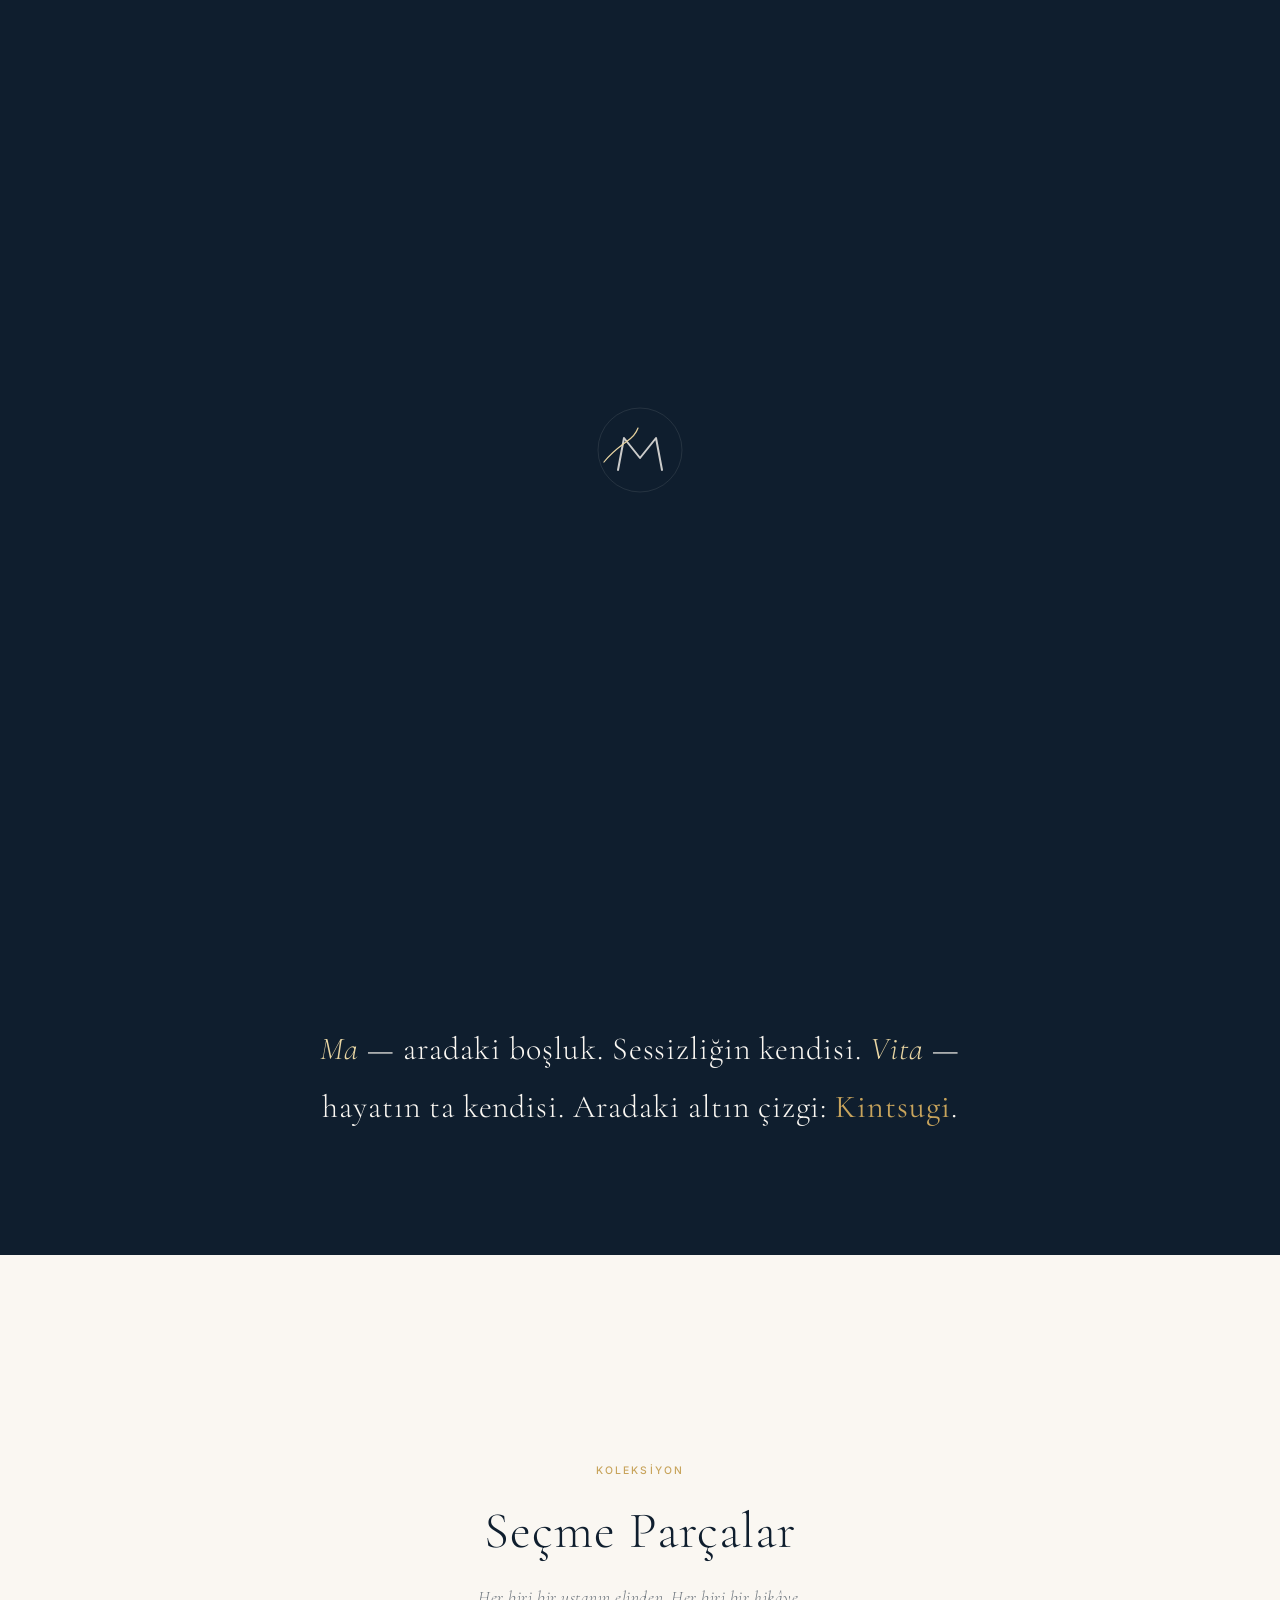
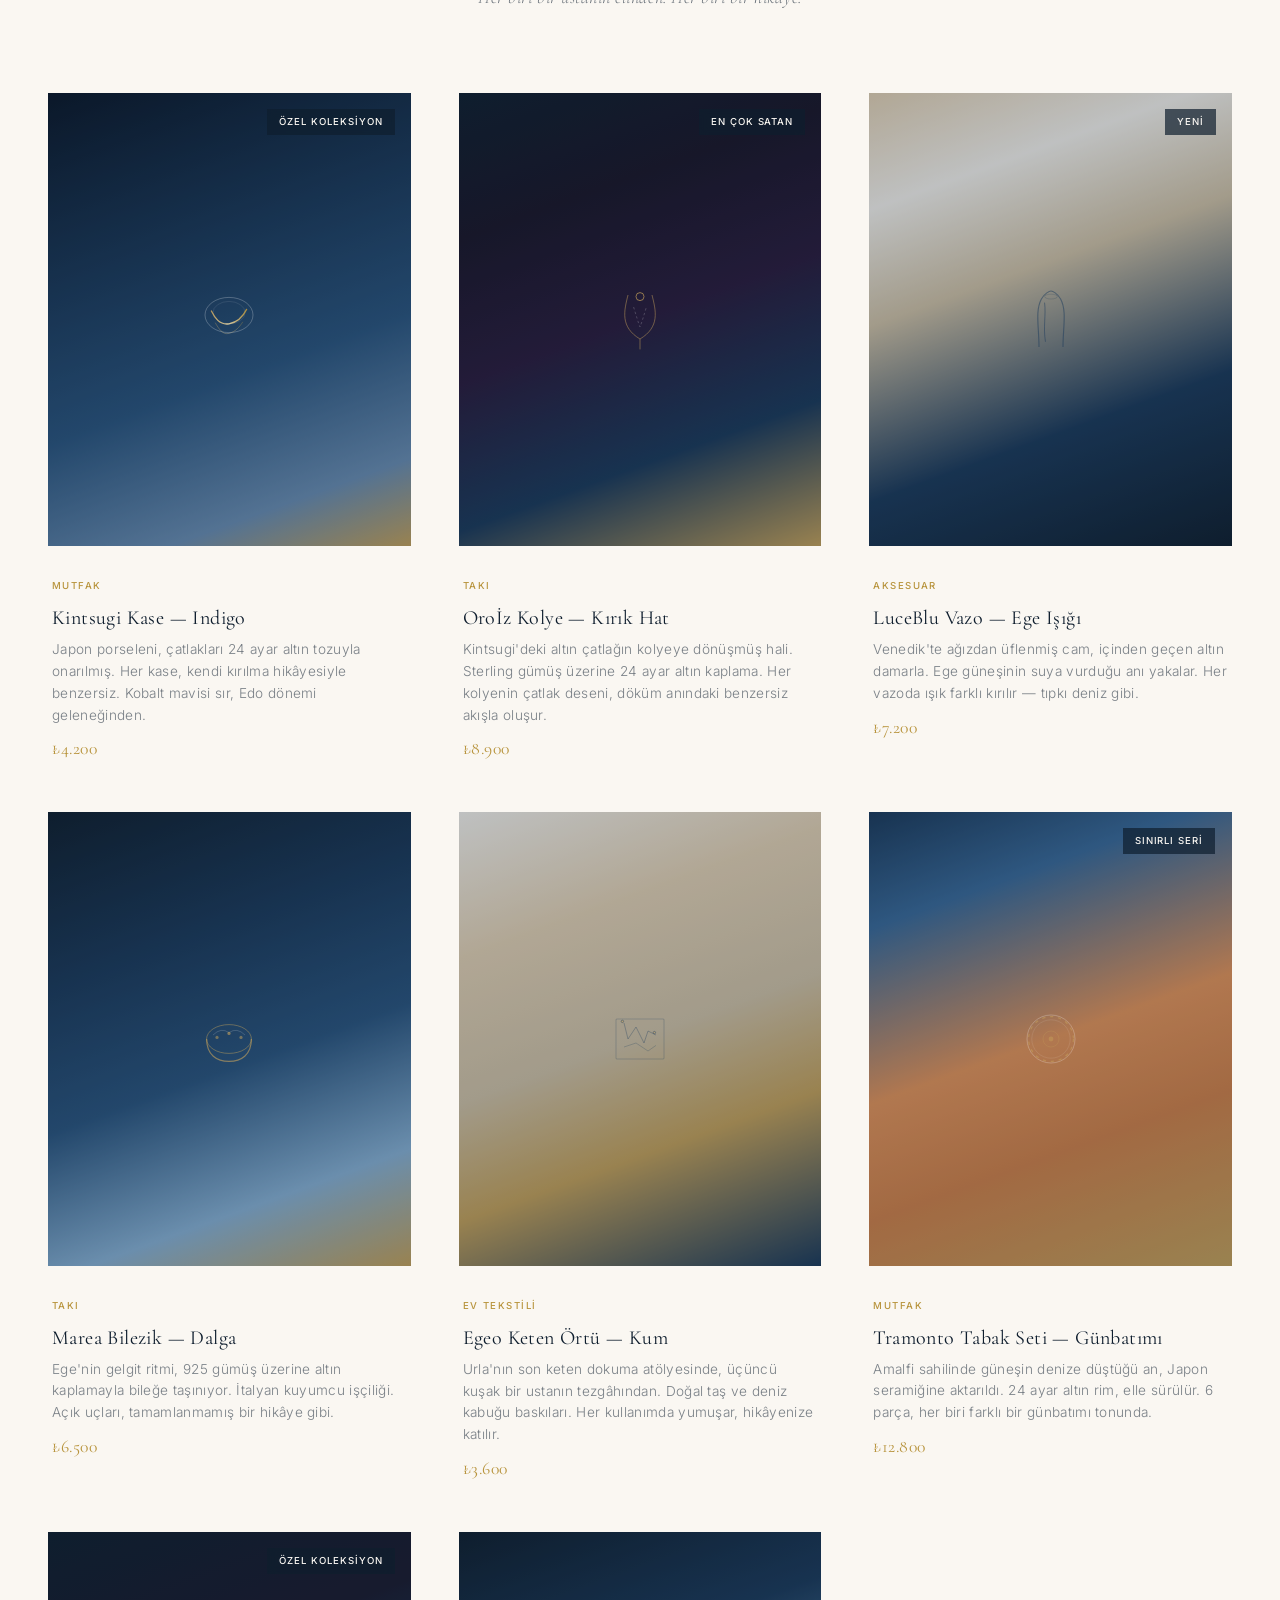
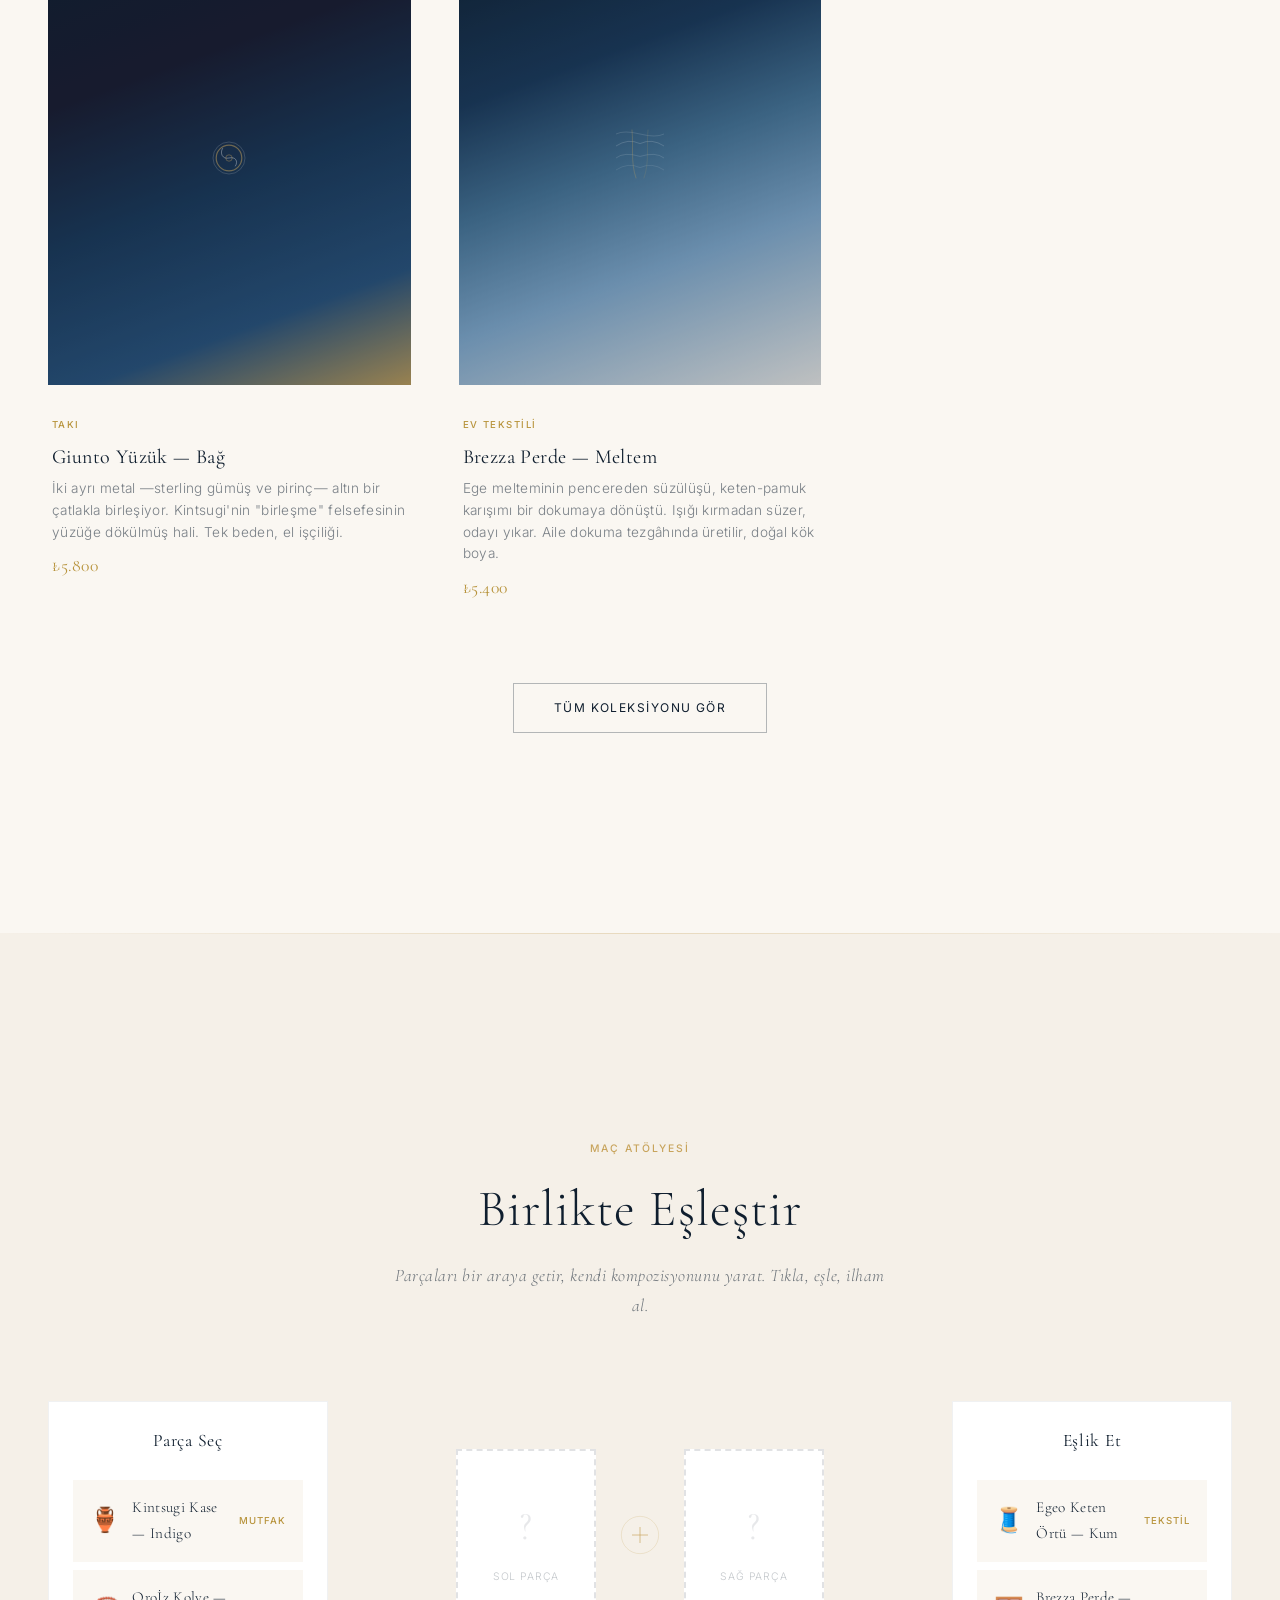
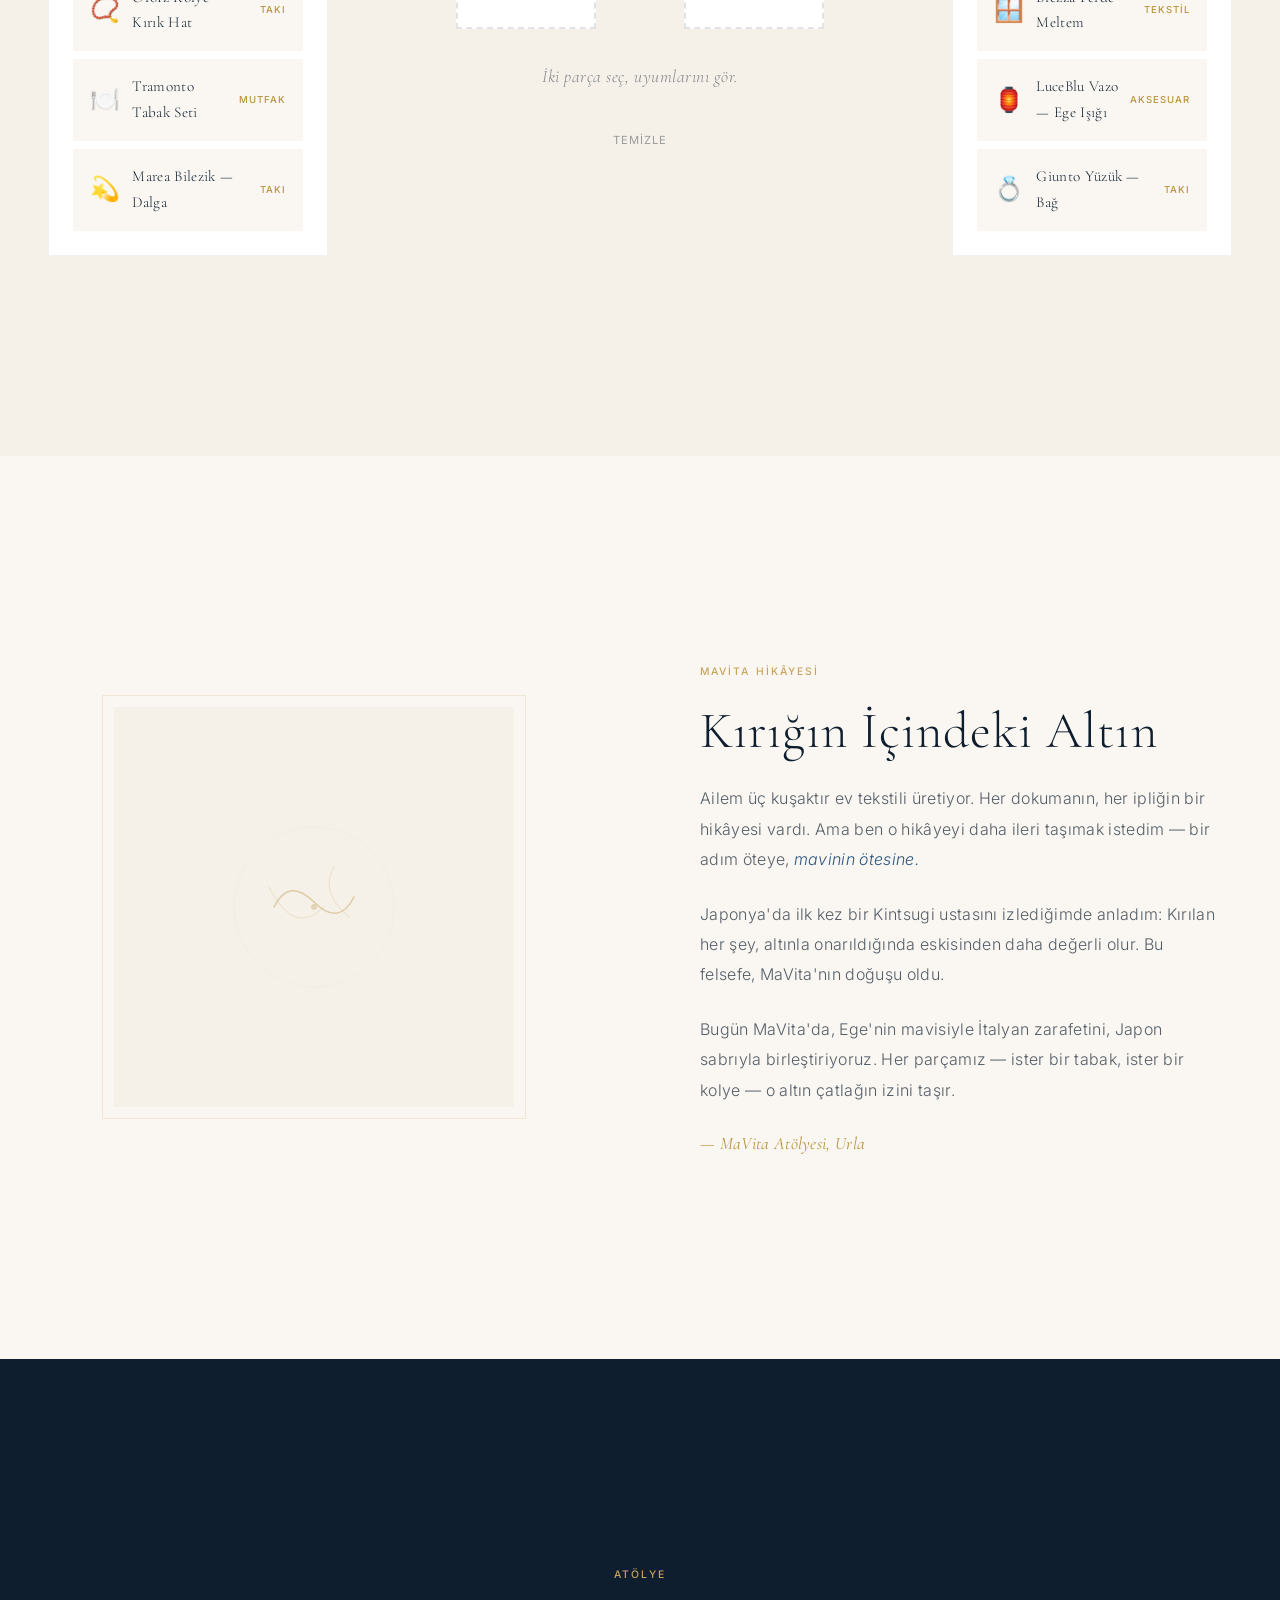
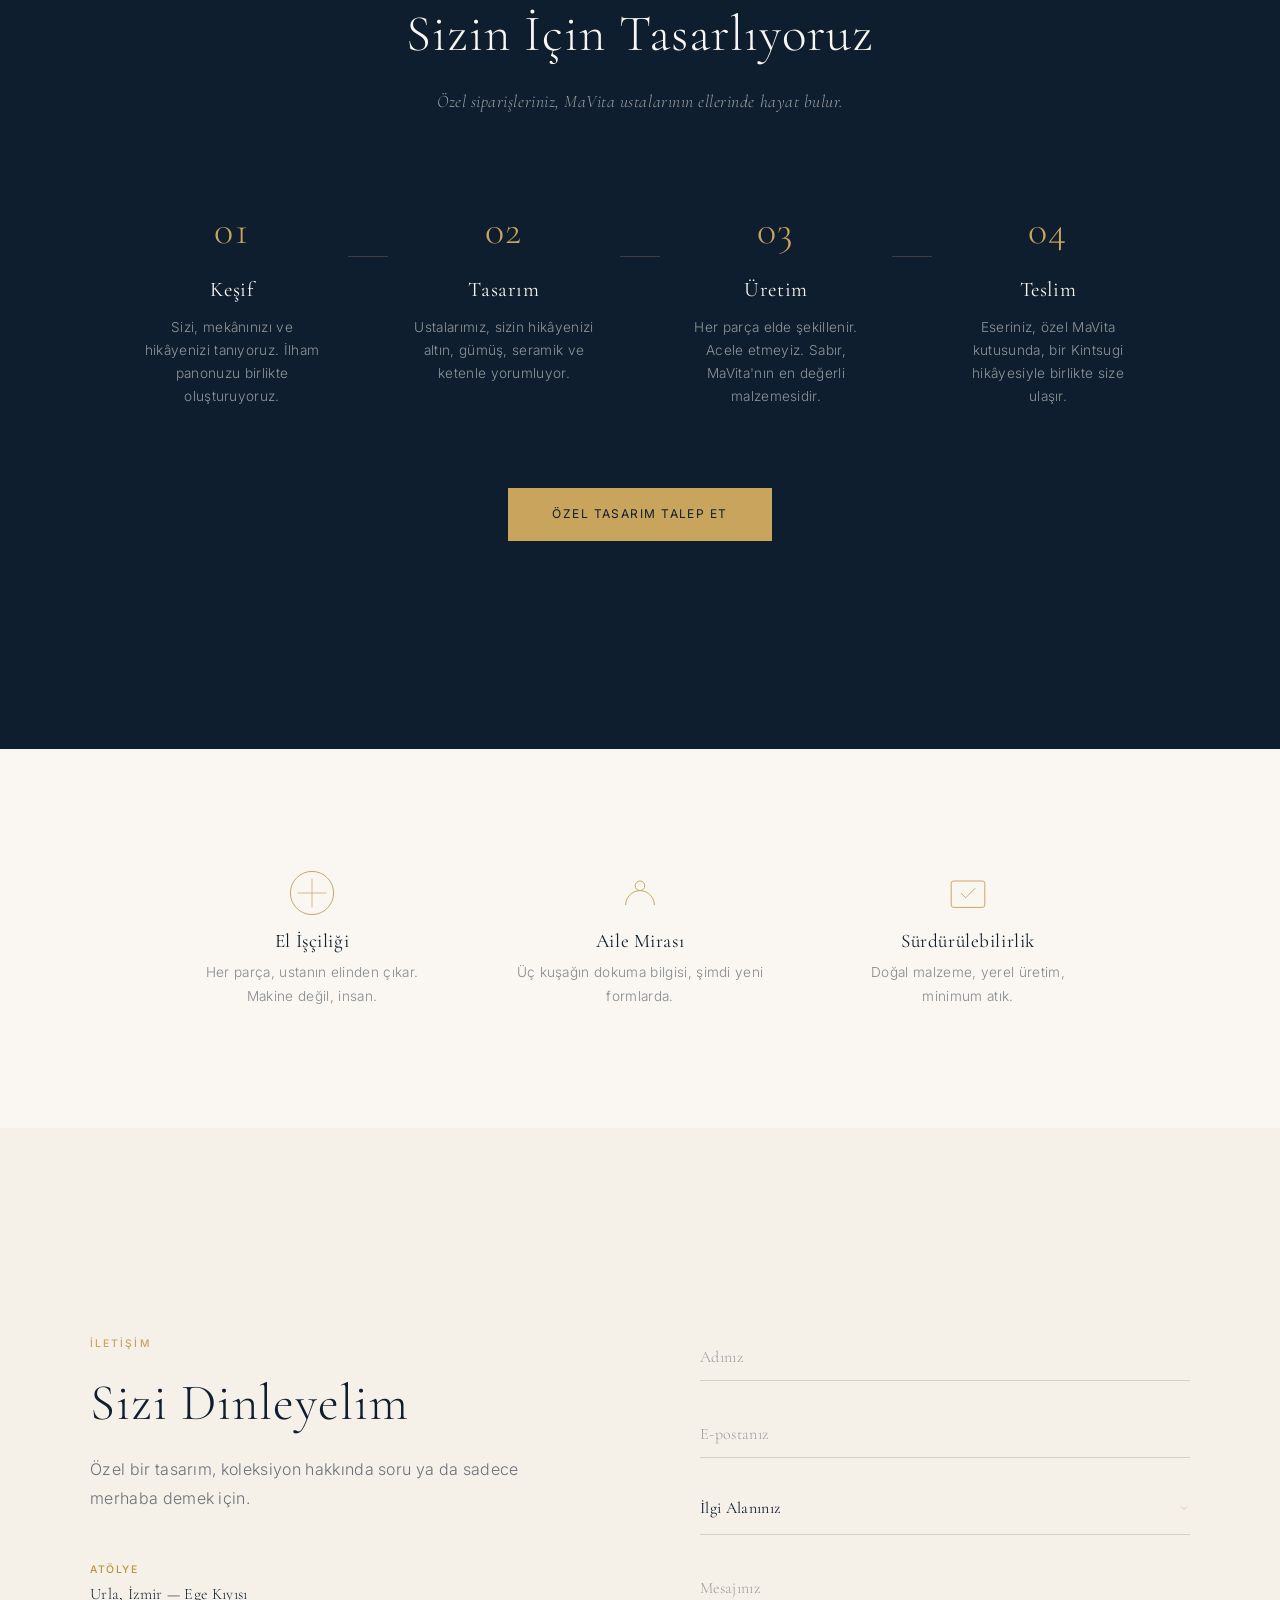
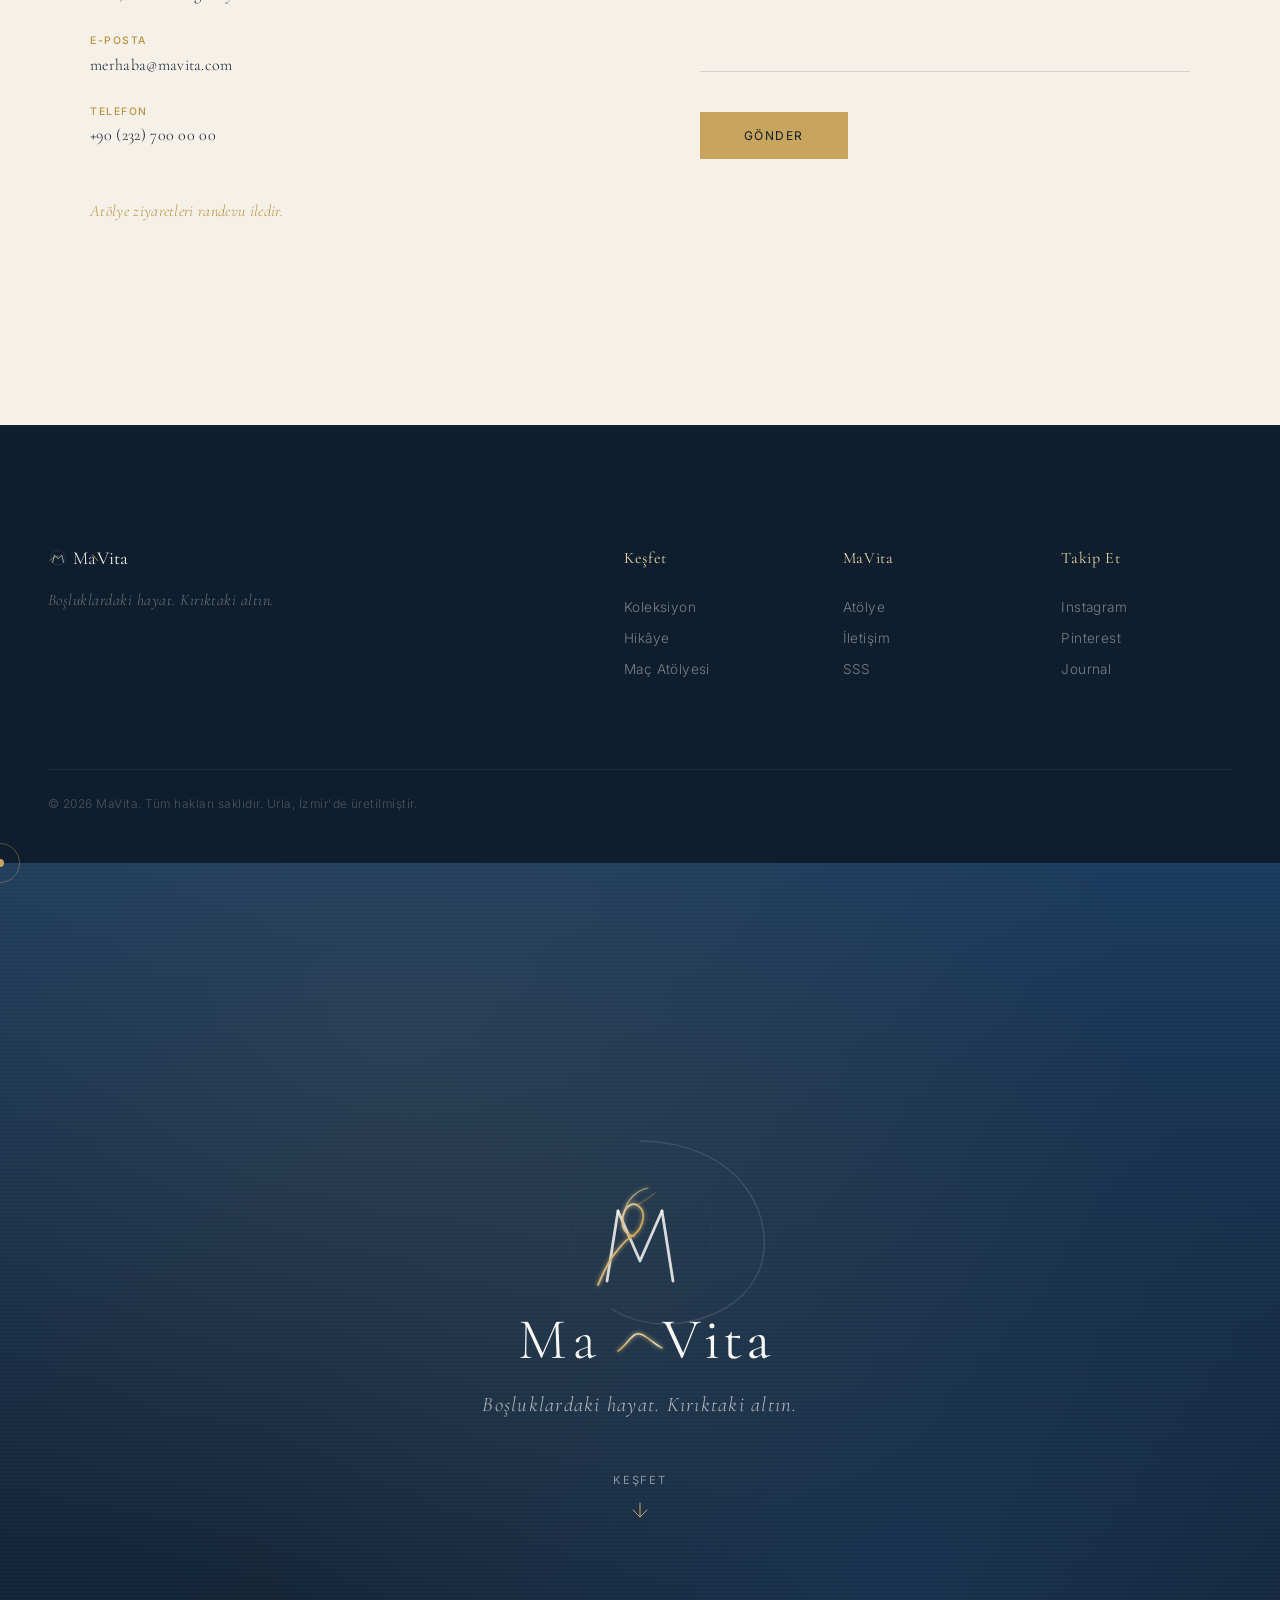
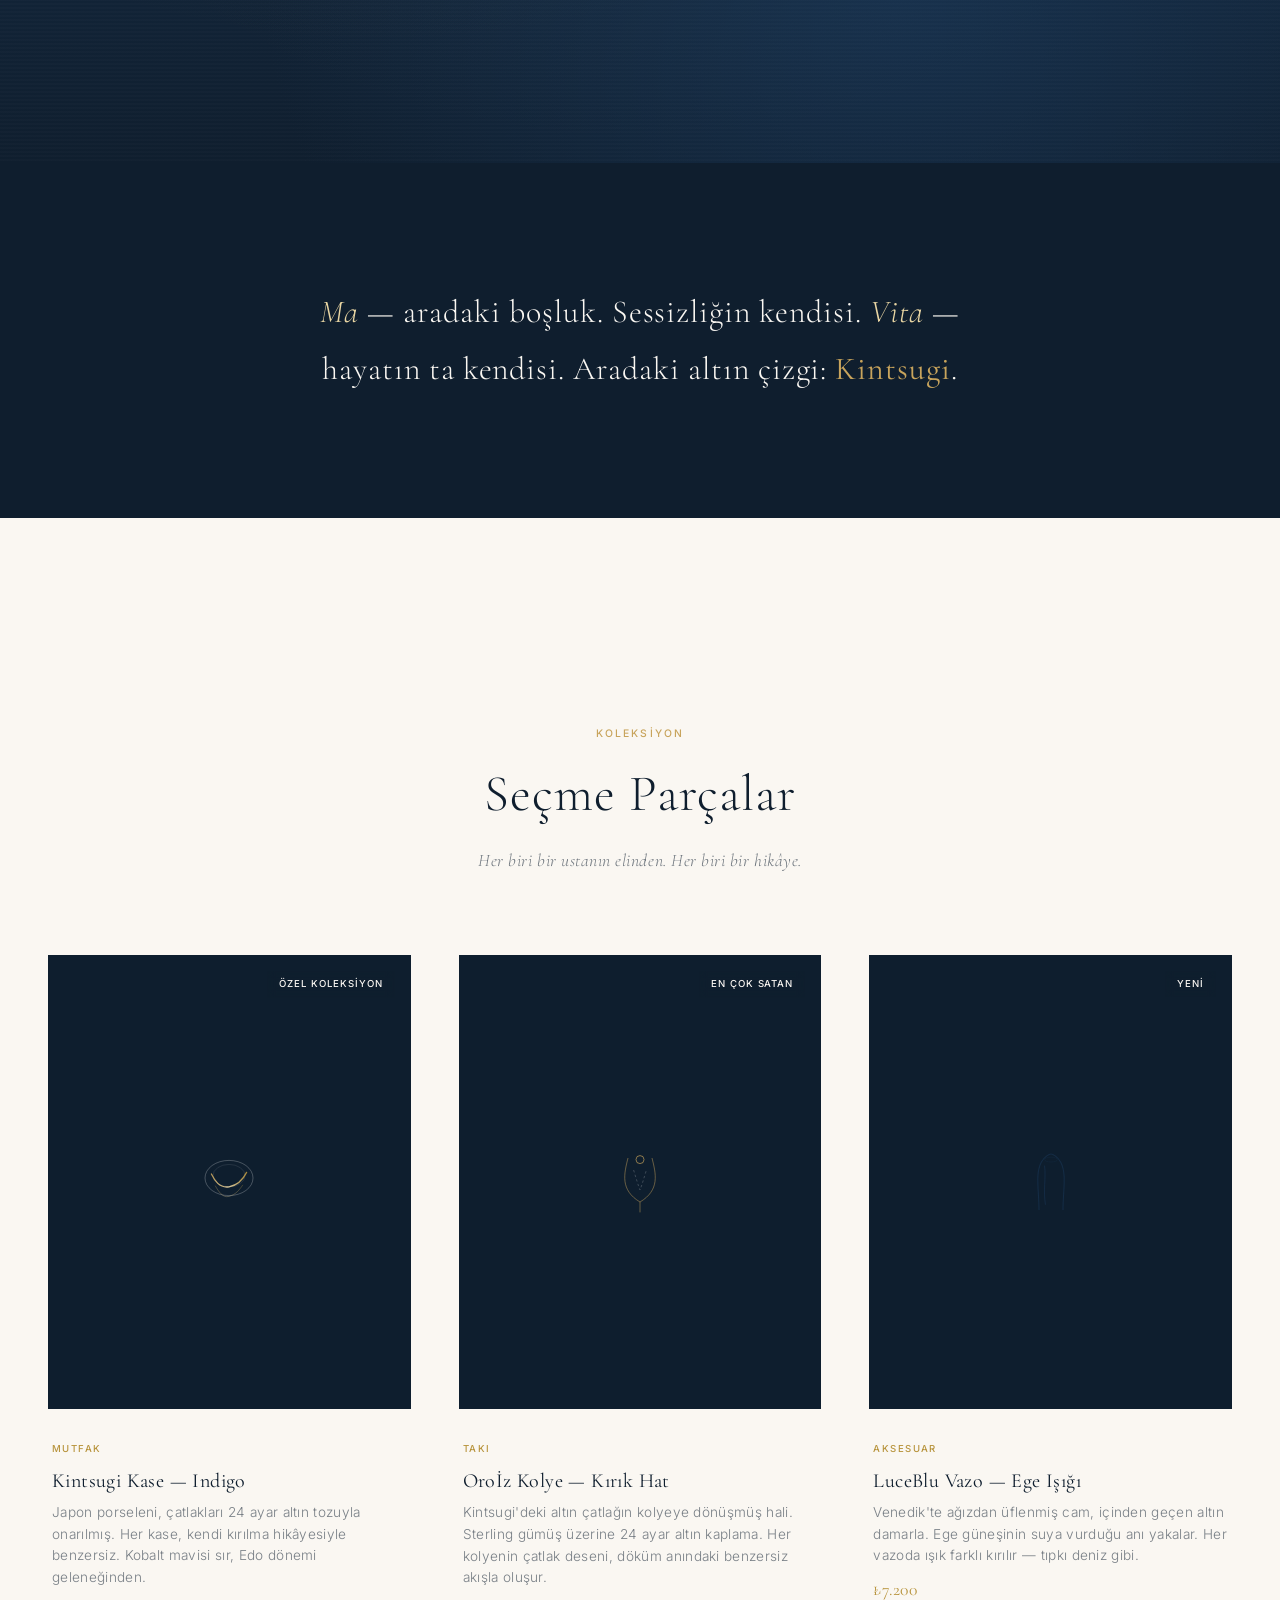
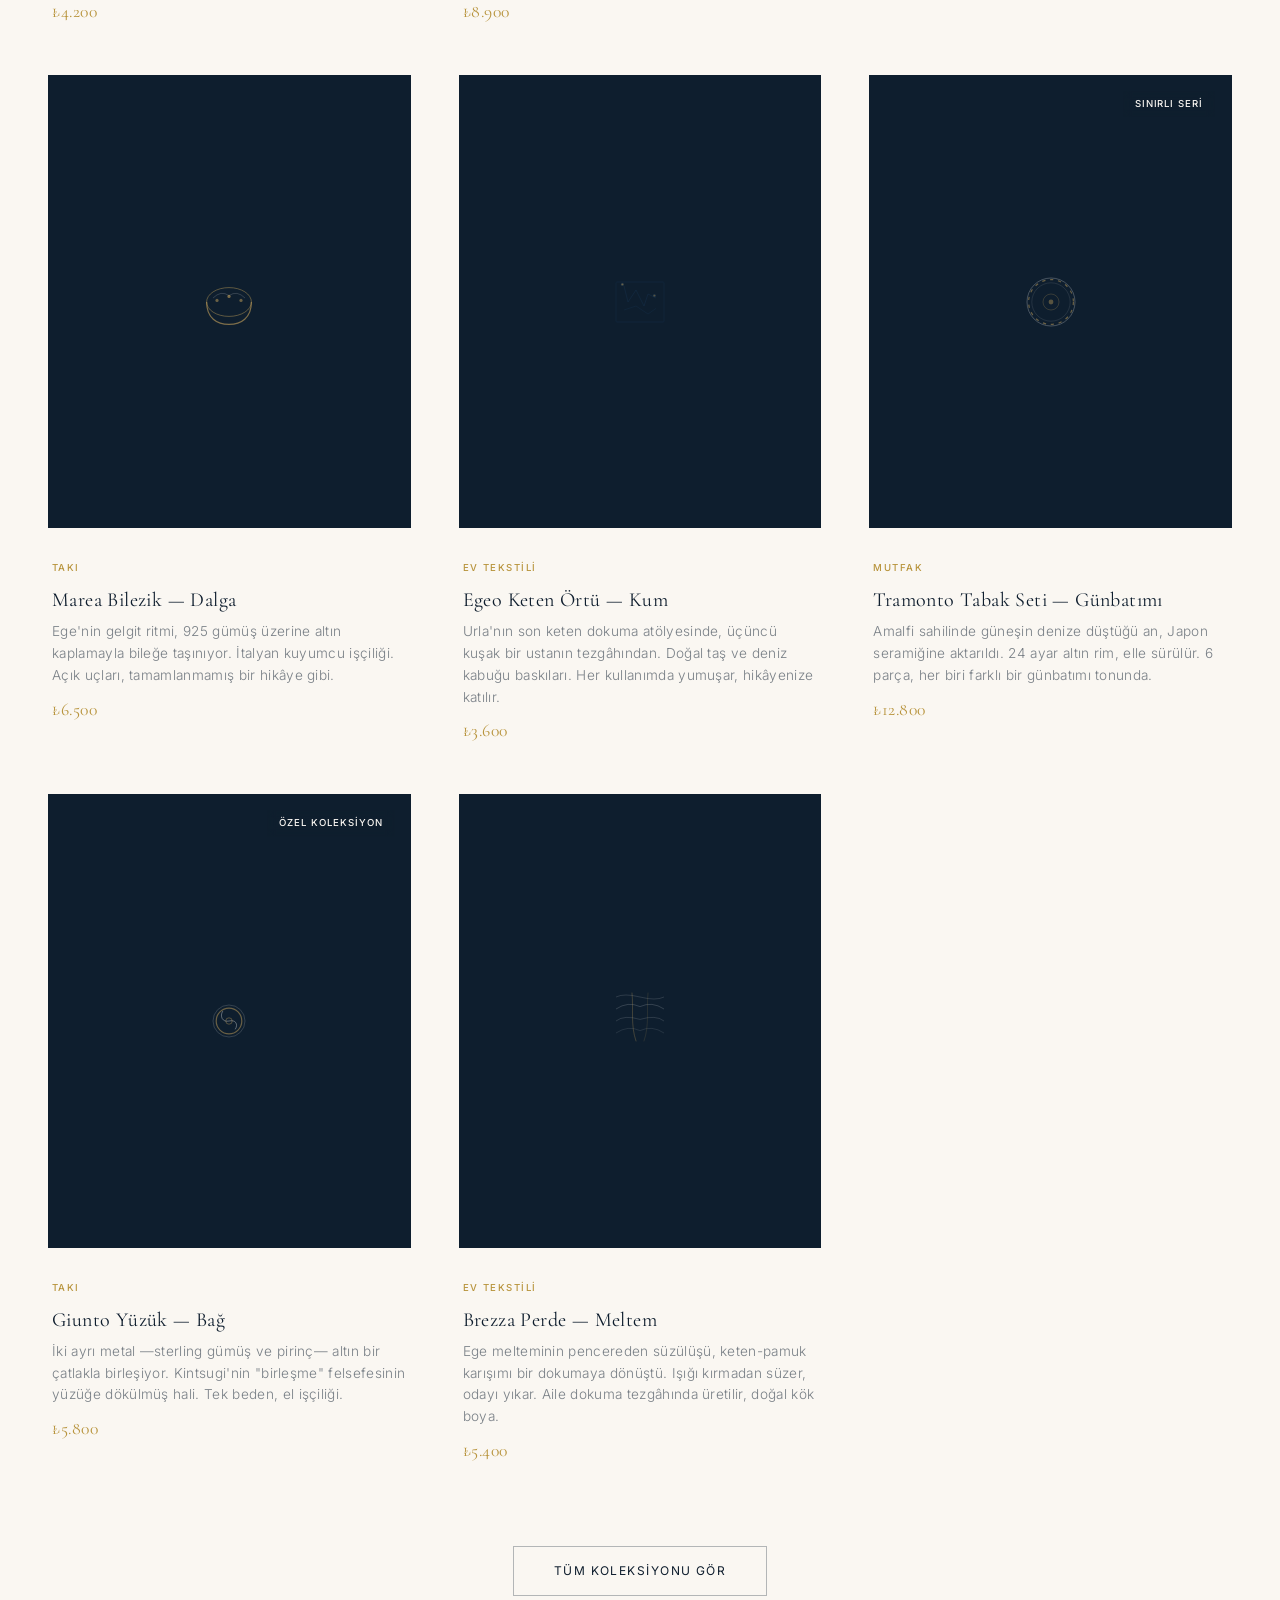
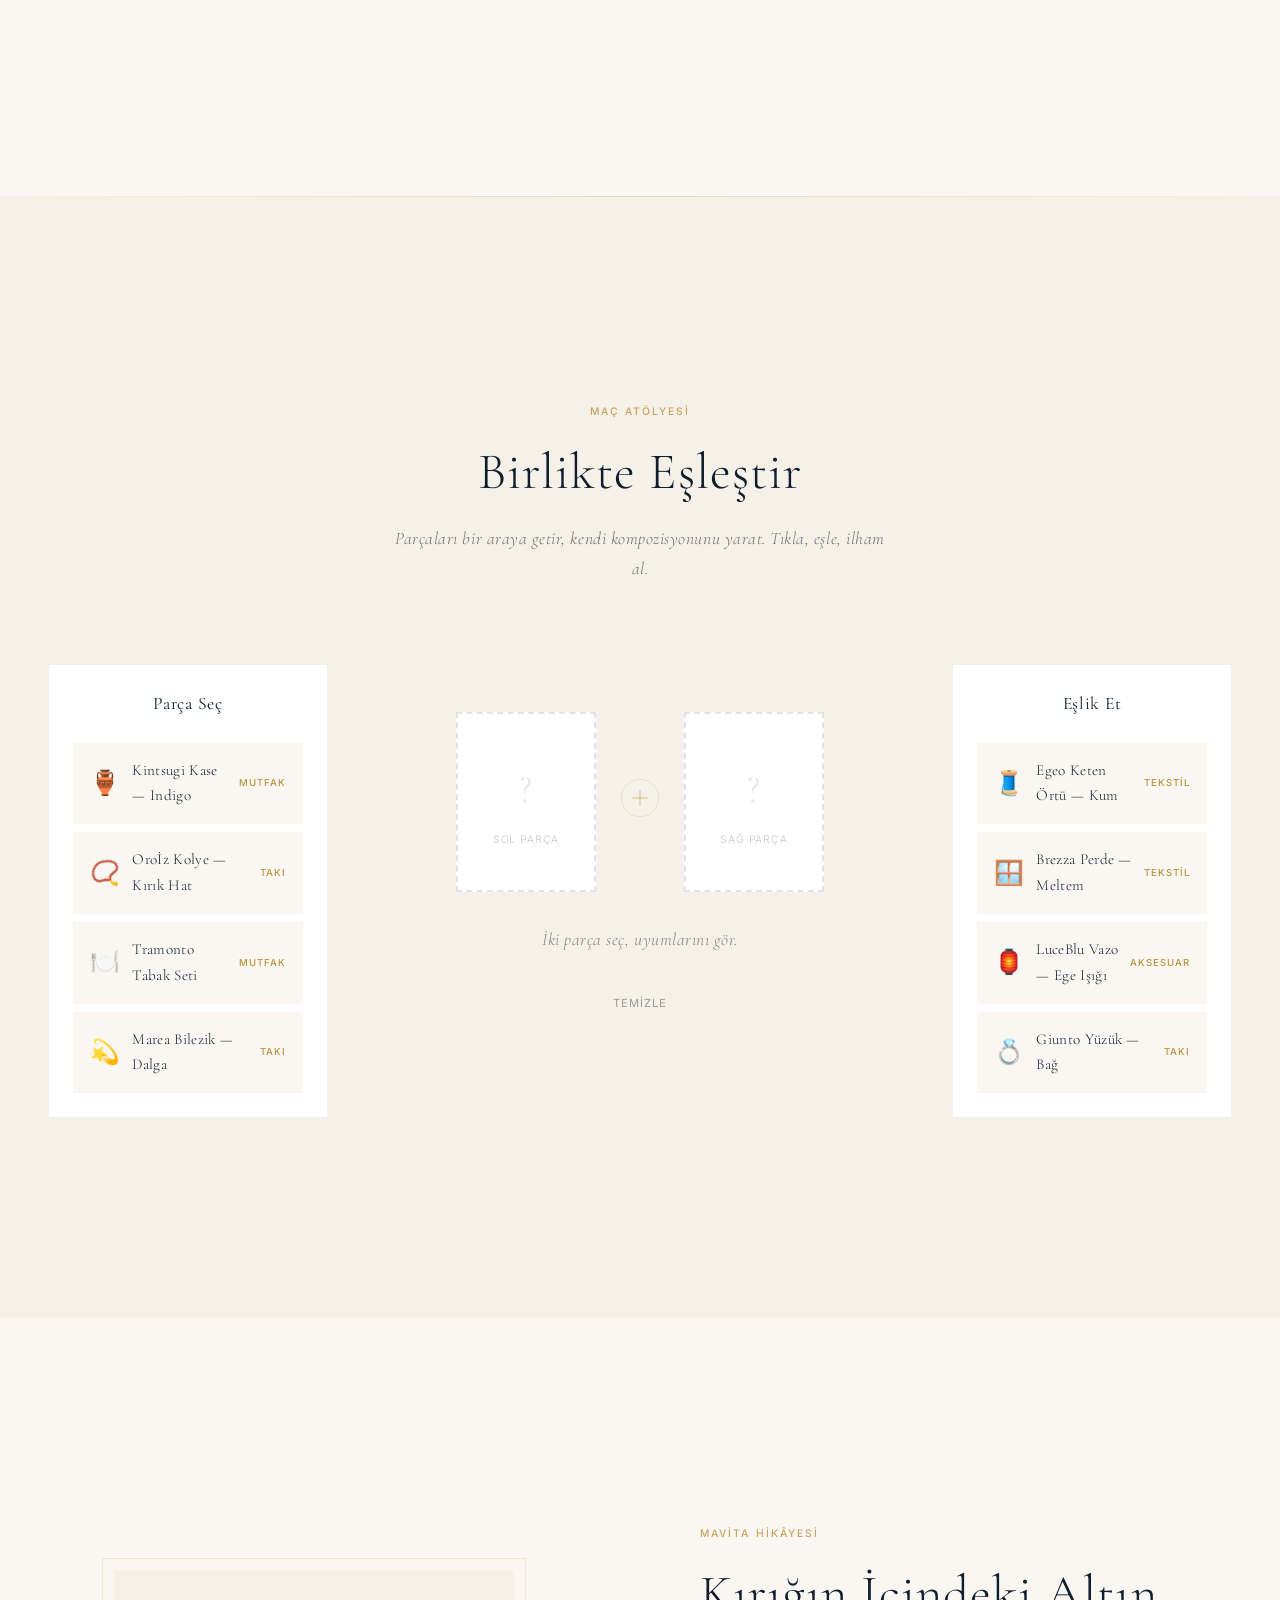
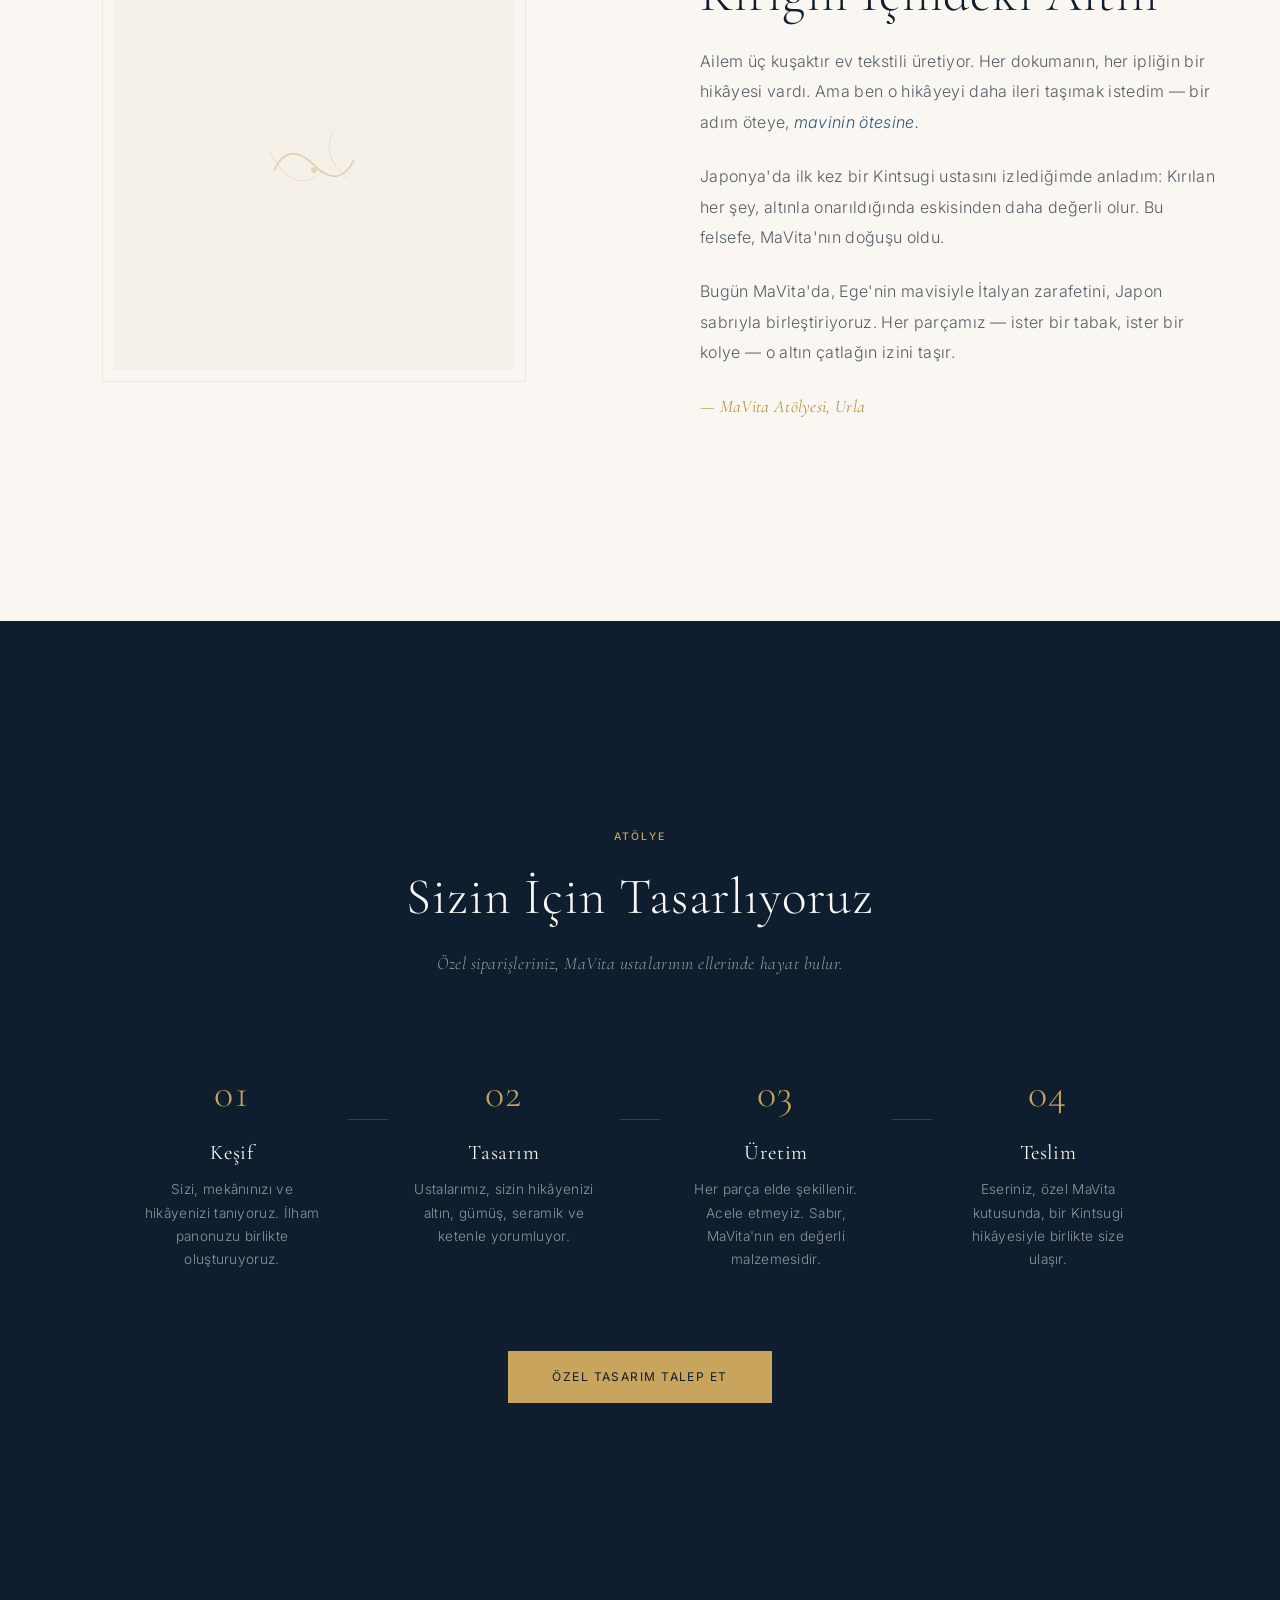
==== commit 19f6f702: "Update index.html" ====
--- a/index.html
+++ b/index.html
@@ -3012,5 +3012,3054 @@
 
 </script>
 </body>
+</html><!DOCTYPE html>
+<html lang="tr">
+<head>
+    <meta charset="UTF-8">
+    <meta name="viewport" content="width=device-width, initial-scale=1.0">
+    <meta name="description" content="MaVita — Boşluklardaki hayat. Kintsugi felsefesiyle hayat bulan özel tasarım ev aksesuarları, mutfak ve takı koleksiyonu.">
+
+    <title>MaVita | Kintsugi Koleksiyonu</title>
+
+    <!-- Fonts -->
+    <link rel="preconnect" href="https://fonts.googleapis.com">
+    <link rel="preconnect" href="https://fonts.gstatic.com" crossorigin>
+    <link href="https://fonts.googleapis.com/css2?family=Cormorant+Garamond:ital,wght@0,300;0,400;0,500;0,600;1,300;1,400&family=Inter:wght@200;300;400;500&display=swap" rel="stylesheet">
+
+    <!-- Styles -->
+    <style>
+/* ═══════════════════════════════════════════════════════
+   MaVita — Premium Luxury Brand
+   Color Palette & Design Tokens
+   ═══════════════════════════════════════════════════════ */
+
+:root {
+    /* ── Ana Renkler ── */
+    --mavi:        #1B3A5C;
+    --mavi-light:  #2A5580;
+    --mavi-dark:   #0F1E2E;
+    --altin:       #C8A45C;
+    --altin-light: #E8D5A3;
+    --altin-dark:  #B8943D;
+    --tas:         #FAF7F2;
+    --kum:         #E8D5B7;
+    --abanoz:      #0F1E2E;
+    --inci:        #F5F0E8;
+
+    /* ── Gradient ── */
+    --gold-grad:   linear-gradient(135deg, #C8A45C 0%, #E8D5A3 40%, #B8943D 100%);
+    --mavi-grad:   linear-gradient(180deg, #1B3A5C 0%, #0F1E2E 100%);
+
+    /* ── Tipografi ── */
+    --font-serif:  'Cormorant Garamond', Georgia, serif;
+    --font-sans:   'Inter', -apple-system, sans-serif;
+
+    /* ── Spacing ── */
+    --space-xs: 4px;
+    --space-sm: 8px;
+    --space-md: 24px;
+    --space-lg: 48px;
+    --space-xl: 80px;
+    --space-2xl: 120px;
+    --space-3xl: 200px;
+
+    /* ── Transitions ── */
+    --ease-out: cubic-bezier(0.22, 0.61, 0.36, 1);
+    --ease-in-out: cubic-bezier(0.65, 0, 0.35, 1);
+    --duration-slow: 800ms;
+    --duration-med: 500ms;
+    --duration-fast: 300ms;
+}
+
+/* ═══════════════════════════════════════════════════════
+   Reset & Base
+   ═══════════════════════════════════════════════════════ */
+
+*, *::before, *::after {
+    margin: 0;
+    padding: 0;
+    box-sizing: border-box;
+}
+
+html {
+    scroll-behavior: smooth;
+    font-size: 16px;
+    -webkit-font-smoothing: antialiased;
+    -moz-osx-font-smoothing: grayscale;
+    cursor: none;
+}
+
+body {
+    font-family: var(--font-sans);
+    font-weight: 300;
+    color: var(--abanoz);
+    background: var(--tas);
+    line-height: 1.7;
+    overflow-x: hidden;
+    letter-spacing: 0.02em;
+}
+
+::selection {
+    background: rgba(200, 164, 92, 0.3);
+    color: var(--mavi-dark);
+}
+
+/* ═══════════════════════════════════════════════════════
+   Custom Cursor
+   ═══════════════════════════════════════════════════════ */
+
+.cursor {
+    width: 8px;
+    height: 8px;
+    border-radius: 50%;
+    background: var(--altin);
+    position: fixed;
+    pointer-events: none;
+    z-index: 9999;
+    transition: transform 0.15s ease;
+    transform: translate(-50%, -50%);
+}
+
+.cursor-follower {
+    width: 40px;
+    height: 40px;
+    border-radius: 50%;
+    border: 1px solid rgba(200, 164, 92, 0.4);
+    position: fixed;
+    pointer-events: none;
+    z-index: 9998;
+    transition: transform 0.4s cubic-bezier(0.22, 0.61, 0.36, 1),
+                width 0.3s ease, height 0.3s ease;
+    transform: translate(-50%, -50%);
+}
+
+.cursor-follower.hover {
+    width: 60px;
+    height: 60px;
+    border-color: var(--altin);
+    background: rgba(200, 164, 92, 0.05);
+}
+
+/* ═══════════════════════════════════════════════════════
+   Loading Screen
+   ═══════════════════════════════════════════════════════ */
+
+.loading-screen {
+    position: fixed;
+    inset: 0;
+    background: var(--mavi-dark);
+    z-index: 10000;
+    display: flex;
+    align-items: center;
+    justify-content: center;
+    transition: opacity 0.6s ease, visibility 0.6s ease;
+}
+
+.loading-screen.hidden {
+    opacity: 0;
+    visibility: hidden;
+    pointer-events: none;
+}
+
+.loading-logo {
+    width: 120px;
+    height: 120px;
+}
+
+.loading-svg {
+    width: 100%;
+    height: 100%;
+}
+
+.loading-m {
+    stroke-dasharray: 160;
+    stroke-dashoffset: 160;
+    animation: drawStroke 1.5s var(--ease-out) 0.3s forwards;
+}
+
+.loading-crack {
+    stroke-dasharray: 80;
+    stroke-dashoffset: 80;
+    animation: drawCrack 1.5s var(--ease-out) 0.8s forwards;
+}
+
+/* ═══════════════════════════════════════════════════════
+   Navigation
+   ═══════════════════════════════════════════════════════ */
+
+.nav {
+    position: fixed;
+    top: 0;
+    left: 0;
+    right: 0;
+    z-index: 100;
+    padding: 0 var(--space-lg);
+    transition: background 0.4s ease, padding 0.4s ease;
+}
+
+.nav.scrolled {
+    background: rgba(15, 30, 46, 0.92);
+    backdrop-filter: blur(20px);
+    -webkit-backdrop-filter: blur(20px);
+    padding: 12px var(--space-lg);
+    border-bottom: 1px solid rgba(200, 164, 92, 0.1);
+}
+
+.nav-inner {
+    max-width: 1400px;
+    margin: 0 auto;
+    display: flex;
+    justify-content: space-between;
+    align-items: center;
+    padding: 24px 0;
+    transition: padding 0.4s ease;
+}
+
+.nav.scrolled .nav-inner {
+    padding: 0;
+}
+
+.nav-logo {
+    text-decoration: none;
+    display: block;
+    width: 140px;
+}
+
+.nav-logo-svg {
+    width: 100%;
+    height: auto;
+}
+
+.nav-logo-ma,
+.nav-logo-vita {
+    font-family: var(--font-serif);
+    font-size: 22px;
+}
+
+.nav-logo-ma {
+    fill: var(--tas);
+    font-weight: 300;
+}
+
+.nav-logo-vita {
+    fill: var(--tas);
+    font-weight: 400;
+}
+
+.nav-logo-crack {
+    stroke: var(--altin);
+    stroke-width: 1.2;
+    stroke-linecap: round;
+}
+
+.nav-links {
+    display: flex;
+    gap: var(--space-lg);
+    align-items: center;
+}
+
+.nav-link {
+    text-decoration: none;
+    color: rgba(250, 247, 242, 0.75);
+    font-family: var(--font-sans);
+    font-size: 0.8rem;
+    font-weight: 400;
+    letter-spacing: 0.08em;
+    text-transform: uppercase;
+    transition: color 0.3s ease;
+    position: relative;
+}
+
+.nav-link::after {
+    content: '';
+    position: absolute;
+    bottom: -4px;
+    left: 0;
+    width: 0;
+    height: 1px;
+    background: var(--altin);
+    transition: width 0.4s var(--ease-out);
+}
+
+.nav-link:hover {
+    color: var(--altin);
+}
+
+.nav-link:hover::after {
+    width: 100%;
+}
+
+/* Mobile Toggle */
+.nav-toggle {
+    display: none;
+    flex-direction: column;
+    gap: 5px;
+    background: none;
+    border: none;
+    cursor: pointer;
+    padding: 4px;
+    z-index: 101;
+}
+
+.nav-toggle span {
+    display: block;
+    width: 24px;
+    height: 1.5px;
+    background: var(--tas);
+    transition: transform 0.3s ease, opacity 0.3s ease;
+}
+
+.nav-toggle.active span:first-child {
+    transform: translateY(6.5px) rotate(45deg);
+}
+
+.nav-toggle.active span:last-child {
+    transform: translateY(-6.5px) rotate(-45deg);
+}
+
+/* Mobile Menu */
+.mobile-menu {
+    position: fixed;
+    inset: 0;
+    background: var(--mavi-dark);
+    z-index: 99;
+    display: flex;
+    align-items: center;
+    justify-content: center;
+    opacity: 0;
+    visibility: hidden;
+    transition: opacity 0.5s ease, visibility 0.5s ease;
+}
+
+.mobile-menu.active {
+    opacity: 1;
+    visibility: visible;
+}
+
+.mobile-menu-inner {
+    display: flex;
+    flex-direction: column;
+    align-items: center;
+    gap: 32px;
+}
+
+.mobile-link {
+    text-decoration: none;
+    color: var(--tas);
+    font-family: var(--font-serif);
+    font-size: 2rem;
+    font-weight: 300;
+    letter-spacing: 0.04em;
+    transition: color 0.3s ease;
+}
+
+.mobile-link:hover {
+    color: var(--altin);
+}
+
+/* ═══════════════════════════════════════════════════════
+   Hero Section
+   ═══════════════════════════════════════════════════════ */
+
+.hero {
+    height: 100vh;
+    min-height: 700px;
+    display: flex;
+    align-items: center;
+    justify-content: center;
+    position: relative;
+    overflow: hidden;
+}
+
+.hero-bg {
+    position: absolute;
+    inset: 0;
+    background: var(--mavi-grad);
+}
+
+.hero-gradient {
+    position: absolute;
+    inset: 0;
+    background:
+        radial-gradient(ellipse at 30% 20%, rgba(200, 164, 92, 0.08) 0%, transparent 60%),
+        radial-gradient(ellipse at 70% 80%, rgba(27, 58, 92, 0.6) 0%, transparent 50%),
+        radial-gradient(ellipse at 50% 50%, rgba(200, 164, 92, 0.04) 0%, transparent 70%);
+}
+
+.hero-texture {
+    position: absolute;
+    inset: 0;
+    opacity: 0.03;
+    background-image:
+        repeating-linear-gradient(
+            0deg,
+            transparent,
+            transparent 2px,
+            rgba(255,255,255,.5) 2px,
+            rgba(255,255,255,.5) 4px
+        );
+}
+
+.hero-content {
+    position: relative;
+    z-index: 2;
+    text-align: center;
+    padding: 0 var(--space-md);
+}
+
+.hero-logo-wrap {
+    margin-bottom: var(--space-md);
+}
+
+.hero-logo {
+    width: min(420px, 90vw);
+    height: auto;
+    display: block;
+    margin: 0 auto;
+}
+
+/* ── Monogram ── */
+
+.monogram-group {
+    opacity: 0;
+    animation: fadeInMonogram 1.2s var(--ease-out) 0.3s forwards;
+}
+
+@keyframes fadeInMonogram {
+    to { opacity: 1; }
+}
+
+.enso-circle {
+    stroke-dasharray: 500;
+    stroke-dashoffset: 500;
+    animation: drawEnso 2s var(--ease-out) 0.6s forwards;
+}
+
+@keyframes drawEnso {
+    to { stroke-dashoffset: 0; }
+}
+
+.monogram-m path {
+    stroke-dasharray: 120;
+    stroke-dashoffset: 120;
+}
+
+.monogram-m path:nth-child(1) {
+    animation: drawStroke 0.7s var(--ease-out) 1.2s forwards;
+}
+.monogram-m path:nth-child(2) {
+    animation: drawStroke 0.7s var(--ease-out) 1.4s forwards;
+}
+.monogram-m path:nth-child(3) {
+    animation: drawStroke 0.7s var(--ease-out) 1.6s forwards;
+}
+
+@keyframes drawStroke {
+    to { stroke-dashoffset: 0; }
+}
+
+/* ── Crack paths in monogram ── */
+
+.crack-path-main {
+    stroke-dasharray: 180;
+    stroke-dashoffset: 180;
+    animation: drawCrackMain 1.5s var(--ease-out) 1.8s forwards;
+}
+
+.crack-path-branch {
+    stroke-dasharray: 80;
+    stroke-dashoffset: 80;
+    animation: drawCrackBranch 1s var(--ease-out) 2.2s forwards;
+}
+
+.crack-path-tiny {
+    stroke-dasharray: 50;
+    stroke-dashoffset: 50;
+    animation: drawCrackBranch 0.8s var(--ease-out) 2.5s forwards;
+}
+
+@keyframes drawCrackMain {
+    to { stroke-dashoffset: 0; }
+}
+
+@keyframes drawCrackBranch {
+    to { stroke-dashoffset: 0; }
+}
+
+/* ── Gold particles ── */
+
+.gold-particles circle {
+    opacity: 0;
+}
+
+.gold-particles circle:nth-child(1)  { animation: sparkle 2s ease-in-out 2.2s infinite; }
+.gold-particles circle:nth-child(2)  { animation: sparkle 2.2s ease-in-out 2.3s infinite; }
+.gold-particles circle:nth-child(3)  { animation: sparkle 1.8s ease-in-out 2.4s infinite; }
+.gold-particles circle:nth-child(4)  { animation: sparkle 2.4s ease-in-out 2.5s infinite; }
+.gold-particles circle:nth-child(5)  { animation: sparkle 1.9s ease-in-out 2.6s infinite; }
+.gold-particles circle:nth-child(6)  { animation: sparkle 2.1s ease-in-out 2.7s infinite; }
+.gold-particles circle:nth-child(7)  { animation: sparkle 2.3s ease-in-out 2.8s infinite; }
+.gold-particles circle:nth-child(8)  { animation: sparkle 1.7s ease-in-out 2.9s infinite; }
+.gold-particles circle:nth-child(9)  { animation: sparkle 2.0s ease-in-out 3.0s infinite; }
+.gold-particles circle:nth-child(10) { animation: sparkle 2.2s ease-in-out 3.1s infinite; }
+
+@keyframes sparkle {
+    0%, 100% { opacity: 0; transform: scale(0.5); }
+    30% { opacity: 0.8; transform: scale(1.2); }
+    60% { opacity: 0.2; transform: scale(0.8); }
+}
+
+/* ── Wordmark ── */
+
+.wordmark-group {
+    opacity: 0;
+    animation: fadeInWordmark 1s var(--ease-out) 2s forwards;
+}
+
+@keyframes fadeInWordmark {
+    to { opacity: 1; }
+}
+
+.hero-logo-ma,
+.hero-logo-vita {
+    font-family: var(--font-serif);
+    font-size: 58px;
+    fill: var(--tas);
+}
+
+.hero-logo-ma {
+    font-weight: 200;
+    letter-spacing: 6px;
+}
+
+.hero-logo-vita {
+    font-weight: 400;
+    letter-spacing: 3px;
+}
+
+.crack-wordmark {
+    stroke-dasharray: 80;
+    stroke-dashoffset: 80;
+    animation: drawCrackWordmark 1s var(--ease-out) 2.5s forwards;
+}
+
+@keyframes drawCrackWordmark {
+    to { stroke-dashoffset: 0; }
+}
+
+/* ── Legacy crack-path (kept for compatibility) ── */
+
+.crack-path {
+    stroke-dasharray: 120;
+    stroke-dashoffset: 120;
+    animation: drawCrack 2s var(--ease-out) 0.8s forwards;
+}
+
+@keyframes drawCrack {
+    to {
+        stroke-dashoffset: 0;
+    }
+}
+
+.hero-tagline {
+    font-family: var(--font-serif);
+    font-size: 1.3rem;
+    font-weight: 300;
+    font-style: italic;
+    color: rgba(250, 247, 242, 0.7);
+    letter-spacing: 0.06em;
+    margin-bottom: var(--space-lg);
+}
+
+.hero-scroll {
+    display: flex;
+    flex-direction: column;
+    align-items: center;
+    gap: var(--space-sm);
+    color: rgba(250, 247, 242, 0.5);
+    font-size: 0.7rem;
+    letter-spacing: 0.15em;
+    text-transform: uppercase;
+    font-weight: 400;
+}
+
+.scroll-icon {
+    animation: scrollBounce 2s ease-in-out infinite;
+}
+
+@keyframes scrollBounce {
+    0%, 100% { transform: translateY(0); }
+    50% { transform: translateY(6px); }
+}
+
+/* ═══════════════════════════════════════════════════════
+   Philosophy Strip
+   ═══════════════════════════════════════════════════════ */
+
+.philosophy-strip {
+    padding: var(--space-2xl) var(--space-md);
+    background: var(--mavi-dark);
+    text-align: center;
+}
+
+.philosophy-text {
+    font-family: var(--font-serif);
+    font-size: clamp(1.4rem, 3vw, 2rem);
+    font-weight: 300;
+    color: var(--tas);
+    letter-spacing: 0.03em;
+    line-height: 1.8;
+    max-width: 700px;
+    margin: 0 auto;
+}
+
+.philosophy-text .italic {
+    font-style: italic;
+    color: var(--altin-light);
+}
+
+.philosophy-text .gold {
+    color: var(--altin);
+    font-weight: 400;
+}
+
+/* ═══════════════════════════════════════════════════════
+   Section Headers (Shared)
+   ═══════════════════════════════════════════════════════ */
+
+.section-header {
+    text-align: center;
+    margin-bottom: var(--space-xl);
+    padding: 0 var(--space-md);
+}
+
+.section-tag {
+    display: inline-block;
+    font-family: var(--font-sans);
+    font-size: 0.65rem;
+    font-weight: 500;
+    letter-spacing: 0.2em;
+    text-transform: uppercase;
+    color: var(--altin);
+    margin-bottom: var(--space-sm);
+}
+
+.section-title {
+    font-family: var(--font-serif);
+    font-size: clamp(2rem, 4vw, 3.2rem);
+    font-weight: 300;
+    color: var(--mavi-dark);
+    letter-spacing: 0.02em;
+    margin-bottom: var(--space-sm);
+}
+
+.section-desc {
+    font-family: var(--font-serif);
+    font-size: 1.1rem;
+    font-style: italic;
+    color: rgba(15, 30, 46, 0.6);
+    letter-spacing: 0.03em;
+    max-width: 500px;
+    margin: 0 auto;
+}
+
+/* ═══════════════════════════════════════════════════════
+   Collection
+   ═══════════════════════════════════════════════════════ */
+
+.collection {
+    padding: var(--space-3xl) var(--space-lg);
+    max-width: 1400px;
+    margin: 0 auto;
+}
+
+.collection-grid {
+    display: grid;
+    grid-template-columns: repeat(3, 1fr);
+    gap: var(--space-lg);
+    margin-bottom: var(--space-xl);
+}
+
+/* Product Card */
+.product-card {
+    opacity: 0;
+    transform: translateY(40px);
+    transition: opacity 0.8s var(--ease-out), transform 0.8s var(--ease-out);
+}
+
+.product-card.revealed {
+    opacity: 1;
+    transform: translateY(0);
+}
+
+.product-image {
+    position: relative;
+    aspect-ratio: 4 / 5;
+    overflow: hidden;
+    margin-bottom: var(--space-md);
+    cursor: pointer;
+}
+
+.product-placeholder {
+    width: 100%;
+    height: 100%;
+    display: flex;
+    align-items: center;
+    justify-content: center;
+    transition: transform 0.8s var(--ease-out);
+    background-color: var(--mavi-dark);
+    background-size: cover;
+    background-position: center;
+    position: relative;
+}
+
+/* Subtle dark overlay for product images so icons/badges stay readable */
+.product-placeholder::after {
+    content: '';
+    position: absolute;
+    inset: 0;
+    background: rgba(15, 30, 46, 0.25);
+    pointer-events: none;
+    transition: opacity 0.5s ease;
+}
+
+.product-card:hover .product-placeholder::after {
+    opacity: 0.5;
+}
+
+/* SVG icon stays above the overlay */
+.product-placeholder .product-icon {
+    position: relative;
+    z-index: 1;
+}
+
+.product-card:hover .product-placeholder {
+    transform: scale(1.05);
+}
+
+.product-icon {
+    width: 80px;
+    height: 80px;
+}
+
+.product-icon svg {
+    width: 100%;
+    height: 100%;
+}
+
+.dark-icon svg circle,
+.dark-icon svg path {
+    stroke: rgba(27, 58, 92, 0.5);
+}
+
+.product-overlay {
+    position: absolute;
+    inset: 0;
+    background: rgba(15, 30, 46, 0.4);
+    display: flex;
+    align-items: center;
+    justify-content: center;
+    opacity: 0;
+    transition: opacity 0.5s ease;
+}
+
+.product-card:hover .product-overlay {
+    opacity: 1;
+}
+
+/* Product badge */
+.product-badge {
+    position: absolute;
+    top: 16px;
+    right: 16px;
+    padding: 5px 12px;
+    font-family: var(--font-sans);
+    font-size: 0.6rem;
+    font-weight: 500;
+    letter-spacing: 0.1em;
+    text-transform: uppercase;
+    color: var(--tas);
+    background: rgba(15, 30, 46, 0.7);
+    backdrop-filter: blur(4px);
+    z-index: 2;
+    pointer-events: none;
+}
+
+.product-view {
+    font-family: var(--font-sans);
+    font-size: 0.75rem;
+    font-weight: 400;
+    letter-spacing: 0.12em;
+    text-transform: uppercase;
+    color: var(--tas);
+    padding: 12px 28px;
+    border: 1px solid rgba(250, 247, 242, 0.5);
+    transition: background 0.3s ease, border-color 0.3s ease;
+}
+
+.product-view:hover {
+    background: rgba(200, 164, 92, 0.2);
+    border-color: var(--altin);
+}
+
+.product-info {
+    padding: 0 var(--space-xs);
+}
+
+.product-category {
+    font-family: var(--font-sans);
+    font-size: 0.6rem;
+    font-weight: 500;
+    letter-spacing: 0.15em;
+    text-transform: uppercase;
+    color: var(--altin-dark);
+}
+
+.product-name {
+    font-family: var(--font-serif);
+    font-size: 1.25rem;
+    font-weight: 400;
+    color: var(--mavi-dark);
+    margin: var(--space-xs) 0;
+    letter-spacing: 0.02em;
+}
+
+.product-desc {
+    font-size: 0.85rem;
+    color: rgba(15, 30, 46, 0.55);
+    line-height: 1.6;
+    margin-bottom: var(--space-sm);
+    font-weight: 300;
+}
+
+.product-price {
+    font-family: var(--font-serif);
+    font-size: 1.1rem;
+    font-weight: 400;
+    color: var(--altin-dark);
+    letter-spacing: 0.03em;
+}
+
+.collection-cta {
+    text-align: center;
+}
+
+.btn-outline {
+    display: inline-block;
+    padding: 14px 40px;
+    font-family: var(--font-sans);
+    font-size: 0.75rem;
+    font-weight: 400;
+    letter-spacing: 0.12em;
+    text-transform: uppercase;
+    text-decoration: none;
+    color: var(--mavi-dark);
+    border: 1px solid rgba(15, 30, 46, 0.3);
+    transition: all 0.4s ease;
+}
+
+.btn-outline:hover {
+    border-color: var(--altin);
+    color: var(--altin-dark);
+    background: rgba(200, 164, 92, 0.05);
+}
+
+/* ═══════════════════════════════════════════════════════
+   Match Game (Interactive)
+   ═══════════════════════════════════════════════════════ */
+
+.match-game {
+    padding: var(--space-3xl) var(--space-lg);
+    background: var(--inci);
+    position: relative;
+}
+
+.match-game::before {
+    content: '';
+    position: absolute;
+    top: 0;
+    left: 0;
+    right: 0;
+    height: 1px;
+    background: linear-gradient(90deg, transparent, rgba(200, 164, 92, 0.3), transparent);
+}
+
+.match-container {
+    max-width: 1200px;
+    margin: 0 auto;
+    display: grid;
+    grid-template-columns: 280px 1fr 280px;
+    gap: var(--space-lg);
+    align-items: start;
+}
+
+/* Match Panels */
+.match-panel {
+    background: white;
+    border: 1px solid rgba(15, 30, 46, 0.06);
+    padding: var(--space-md);
+}
+
+.match-panel-title {
+    font-family: var(--font-serif);
+    font-size: 1.1rem;
+    font-weight: 400;
+    color: var(--mavi-dark);
+    margin-bottom: var(--space-md);
+    text-align: center;
+    letter-spacing: 0.04em;
+}
+
+.match-items {
+    display: flex;
+    flex-direction: column;
+    gap: var(--space-sm);
+}
+
+.match-item {
+    display: flex;
+    align-items: center;
+    gap: 12px;
+    padding: 14px 16px;
+    background: var(--tas);
+    border: 1px solid transparent;
+    cursor: pointer;
+    transition: all 0.3s ease;
+    user-select: none;
+}
+
+.match-item:hover {
+    border-color: var(--altin);
+    background: rgba(200, 164, 92, 0.05);
+    transform: translateX(4px);
+}
+
+.match-item.selected {
+    border-color: var(--altin);
+    background: rgba(200, 164, 92, 0.08);
+    box-shadow: 0 0 0 1px rgba(200, 164, 92, 0.2);
+}
+
+.match-emoji {
+    font-size: 1.5rem;
+    flex-shrink: 0;
+}
+
+.match-label {
+    font-family: var(--font-serif);
+    font-size: 0.95rem;
+    color: var(--mavi-dark);
+    flex: 1;
+}
+
+.match-cat {
+    font-size: 0.6rem;
+    letter-spacing: 0.1em;
+    text-transform: uppercase;
+    color: var(--altin-dark);
+    font-weight: 500;
+}
+
+/* Match Canvas */
+.match-canvas {
+    display: flex;
+    flex-direction: column;
+    align-items: center;
+    gap: var(--space-md);
+    padding: var(--space-lg) 0;
+}
+
+.match-canvas-inner {
+    display: flex;
+    align-items: center;
+    gap: var(--space-md);
+    width: 100%;
+    justify-content: center;
+}
+
+.match-slot {
+    width: 140px;
+    height: 180px;
+    border: 2px dashed rgba(15, 30, 46, 0.12);
+    display: flex;
+    flex-direction: column;
+    align-items: center;
+    justify-content: center;
+    gap: var(--space-sm);
+    transition: all 0.4s ease;
+    background: white;
+}
+
+.match-slot.filled {
+    border-style: solid;
+    border-color: var(--altin);
+    background: rgba(200, 164, 92, 0.04);
+    animation: slotGlow 2s ease-in-out infinite;
+}
+
+@keyframes slotGlow {
+    0%, 100% { box-shadow: 0 0 0 rgba(200, 164, 92, 0); }
+    50% { box-shadow: 0 0 30px rgba(200, 164, 92, 0.08); }
+}
+
+.slot-placeholder {
+    font-family: var(--font-serif);
+    font-size: 2.5rem;
+    color: rgba(15, 30, 46, 0.1);
+}
+
+.slot-hint {
+    font-size: 0.65rem;
+    letter-spacing: 0.08em;
+    text-transform: uppercase;
+    color: rgba(15, 30, 46, 0.25);
+}
+
+.slot-content {
+    display: flex;
+    flex-direction: column;
+    align-items: center;
+    gap: 8px;
+}
+
+.slot-content .match-emoji {
+    font-size: 2.5rem;
+}
+
+.slot-content .match-label {
+    text-align: center;
+    font-size: 0.85rem;
+}
+
+.match-plus {
+    width: 40px;
+    height: 40px;
+    flex-shrink: 0;
+}
+
+.match-result {
+    text-align: center;
+    min-height: 48px;
+    display: flex;
+    align-items: center;
+}
+
+.match-result-text {
+    font-family: var(--font-serif);
+    font-size: 1.1rem;
+    font-style: italic;
+    color: rgba(15, 30, 46, 0.5);
+    letter-spacing: 0.03em;
+    transition: all 0.4s ease;
+}
+
+.match-result-text.match-found {
+    color: var(--altin-dark);
+    font-style: normal;
+    font-weight: 400;
+    font-size: 1.3rem;
+    animation: resultReveal 0.6s var(--ease-out);
+}
+
+@keyframes resultReveal {
+    from {
+        opacity: 0;
+        transform: translateY(10px);
+    }
+    to {
+        opacity: 1;
+        transform: translateY(0);
+    }
+}
+
+.match-score {
+    display: block;
+    margin-top: 8px;
+    font-family: var(--font-serif);
+    font-size: 0.9rem;
+    color: var(--altin);
+    letter-spacing: 0.08em;
+    animation: resultReveal 0.8s var(--ease-out);
+}
+
+.match-result-content {
+    display: flex;
+    flex-direction: column;
+    align-items: center;
+}
+
+.btn-reset {
+    background: none;
+    border: none;
+    font-family: var(--font-sans);
+    font-size: 0.7rem;
+    letter-spacing: 0.1em;
+    text-transform: uppercase;
+    color: rgba(15, 30, 46, 0.4);
+    cursor: pointer;
+    padding: 8px 20px;
+    transition: color 0.3s ease;
+}
+
+.btn-reset:hover {
+    color: var(--mavi-dark);
+}
+
+/* ═══════════════════════════════════════════════════════
+   Story Section
+   ═══════════════════════════════════════════════════════ */
+
+.story {
+    padding: var(--space-3xl) var(--space-lg);
+    max-width: 1400px;
+    margin: 0 auto;
+}
+
+.story-grid {
+    display: grid;
+    grid-template-columns: 1fr 1fr;
+    gap: var(--space-2xl);
+    align-items: center;
+}
+
+.story-visual {
+    display: flex;
+    align-items: center;
+    justify-content: center;
+}
+
+.story-placeholder {
+    width: min(400px, 80vw);
+    aspect-ratio: 1;
+    background-color: var(--inci);
+    background-size: cover;
+    background-position: center;
+    display: flex;
+    align-items: center;
+    justify-content: center;
+    position: relative;
+}
+
+.story-placeholder::before {
+    content: '';
+    position: absolute;
+    inset: -12px;
+    border: 1px solid rgba(200, 164, 92, 0.2);
+    pointer-events: none;
+    z-index: 1;
+}
+
+.story-placeholder .story-kintsugi {
+    position: relative;
+    z-index: 0;
+    opacity: 0.6;
+}
+
+.story-kintsugi {
+    width: 200px;
+    height: 200px;
+}
+
+.story-svg {
+    width: 100%;
+    height: 100%;
+}
+
+.story-text {
+    max-width: 520px;
+}
+
+.story-para {
+    font-size: 1rem;
+    line-height: 1.9;
+    color: rgba(15, 30, 46, 0.7);
+    margin-bottom: var(--space-md);
+    font-weight: 300;
+    letter-spacing: 0.02em;
+}
+
+.story-para em {
+    font-style: italic;
+    color: var(--mavi-light);
+}
+
+.story-signature {
+    font-family: var(--font-serif);
+    font-size: 1.1rem;
+    font-style: italic;
+    font-weight: 400;
+    margin-top: var(--space-md);
+}
+
+.gold {
+    color: var(--altin-dark);
+}
+
+/* ═══════════════════════════════════════════════════════
+   Atelier Section
+   ═══════════════════════════════════════════════════════ */
+
+.atelier {
+    padding: var(--space-3xl) var(--space-lg);
+    background: var(--mavi-dark);
+    color: var(--tas);
+}
+
+.atelier .section-tag {
+    color: var(--altin);
+}
+
+.atelier .section-title {
+    color: var(--tas);
+}
+
+.atelier .section-desc {
+    color: rgba(250, 247, 242, 0.6);
+}
+
+.atelier-steps {
+    max-width: 1000px;
+    margin: var(--space-xl) auto;
+    display: flex;
+    align-items: flex-start;
+    gap: var(--space-md);
+}
+
+.step {
+    flex: 1;
+    text-align: center;
+    opacity: 0;
+    transform: translateY(30px);
+    transition: opacity 0.8s var(--ease-out), transform 0.8s var(--ease-out);
+}
+
+.step.revealed {
+    opacity: 1;
+    transform: translateY(0);
+}
+
+.step-number {
+    font-family: var(--font-serif);
+    font-size: 2.5rem;
+    font-weight: 300;
+    color: var(--altin);
+    margin-bottom: var(--space-sm);
+    letter-spacing: 0.04em;
+}
+
+.step-title {
+    font-family: var(--font-serif);
+    font-size: 1.3rem;
+    font-weight: 400;
+    letter-spacing: 0.03em;
+    margin-bottom: var(--space-sm);
+}
+
+.step-desc {
+    font-size: 0.85rem;
+    color: rgba(250, 247, 242, 0.55);
+    line-height: 1.7;
+    font-weight: 300;
+}
+
+.step-divider {
+    width: 40px;
+    height: 1px;
+    background: rgba(200, 164, 92, 0.25);
+    margin-top: 60px;
+    flex-shrink: 0;
+}
+
+.atelier-cta {
+    text-align: center;
+    margin-top: var(--space-xl);
+}
+
+.btn-gold {
+    display: inline-block;
+    padding: 16px 44px;
+    font-family: var(--font-sans);
+    font-size: 0.75rem;
+    font-weight: 400;
+    letter-spacing: 0.12em;
+    text-transform: uppercase;
+    text-decoration: none;
+    color: var(--mavi-dark);
+    background: var(--altin);
+    border: none;
+    cursor: pointer;
+    transition: all 0.4s ease;
+    position: relative;
+    overflow: hidden;
+}
+
+.btn-gold::before {
+    content: '';
+    position: absolute;
+    inset: 0;
+    background: linear-gradient(135deg, rgba(232, 213, 163, 0.4), transparent);
+    opacity: 0;
+    transition: opacity 0.4s ease;
+}
+
+.btn-gold:hover::before {
+    opacity: 1;
+}
+
+.btn-gold:hover {
+    transform: translateY(-2px);
+    box-shadow: 0 8px 30px rgba(200, 164, 92, 0.2);
+}
+
+/* ═══════════════════════════════════════════════════════
+   Values
+   ═══════════════════════════════════════════════════════ */
+
+.values {
+    padding: var(--space-2xl) var(--space-lg);
+    max-width: 1000px;
+    margin: 0 auto;
+}
+
+.values-grid {
+    display: grid;
+    grid-template-columns: repeat(3, 1fr);
+    gap: var(--space-xl);
+}
+
+.value-item {
+    text-align: center;
+    opacity: 0;
+    transform: translateY(30px);
+    transition: opacity 0.8s var(--ease-out), transform 0.8s var(--ease-out);
+}
+
+.value-item.revealed {
+    opacity: 1;
+    transform: translateY(0);
+}
+
+.value-icon {
+    width: 48px;
+    height: 48px;
+    margin: 0 auto var(--space-sm);
+}
+
+.value-icon svg {
+    width: 100%;
+    height: 100%;
+}
+
+.value-item h4 {
+    font-family: var(--font-serif);
+    font-size: 1.2rem;
+    font-weight: 400;
+    color: var(--mavi-dark);
+    margin-bottom: var(--space-xs);
+    letter-spacing: 0.03em;
+}
+
+.value-item p {
+    font-size: 0.85rem;
+    color: rgba(15, 30, 46, 0.5);
+    line-height: 1.7;
+    font-weight: 300;
+}
+
+/* ═══════════════════════════════════════════════════════
+   Contact
+   ═══════════════════════════════════════════════════════ */
+
+.contact {
+    padding: var(--space-3xl) var(--space-lg);
+    background: var(--inci);
+}
+
+.contact-grid {
+    max-width: 1100px;
+    margin: 0 auto;
+    display: grid;
+    grid-template-columns: 1fr 1fr;
+    gap: var(--space-2xl);
+    align-items: start;
+}
+
+.contact-desc {
+    font-size: 1rem;
+    color: rgba(15, 30, 46, 0.6);
+    line-height: 1.8;
+    margin-bottom: var(--space-lg);
+    font-weight: 300;
+}
+
+.contact-details {
+    display: flex;
+    flex-direction: column;
+    gap: var(--space-md);
+    margin-bottom: var(--space-lg);
+}
+
+.contact-detail {
+    display: flex;
+    flex-direction: column;
+    gap: 2px;
+}
+
+.detail-label {
+    font-size: 0.65rem;
+    letter-spacing: 0.15em;
+    text-transform: uppercase;
+    color: var(--altin-dark);
+    font-weight: 500;
+}
+
+.contact-detail span:last-child {
+    font-family: var(--font-serif);
+    font-size: 1rem;
+    color: var(--mavi-dark);
+    letter-spacing: 0.02em;
+}
+
+.contact-note {
+    font-family: var(--font-serif);
+    font-size: 1rem;
+    font-style: italic;
+}
+
+/* Contact Form */
+.contact-form {
+    display: flex;
+    flex-direction: column;
+    gap: var(--space-md);
+}
+
+.form-group {
+    position: relative;
+}
+
+.form-group input,
+.form-group select,
+.form-group textarea {
+    width: 100%;
+    padding: 16px 0;
+    font-family: var(--font-serif);
+    font-size: 1rem;
+    color: var(--mavi-dark);
+    background: transparent;
+    border: none;
+    border-bottom: 1px solid rgba(15, 30, 46, 0.15);
+    outline: none;
+    transition: border-color 0.3s ease;
+    letter-spacing: 0.02em;
+    border-radius: 0;
+    -webkit-appearance: none;
+}
+
+.form-group input::placeholder,
+.form-group textarea::placeholder {
+    color: transparent;
+}
+
+.form-group label {
+    position: absolute;
+    top: 16px;
+    left: 0;
+    font-family: var(--font-serif);
+    font-size: 1rem;
+    color: rgba(15, 30, 46, 0.4);
+    pointer-events: none;
+    transition: all 0.3s ease;
+    letter-spacing: 0.02em;
+}
+
+.form-group input:focus ~ label,
+.form-group input:not(:placeholder-shown) ~ label,
+.form-group textarea:focus ~ label,
+.form-group textarea:not(:placeholder-shown) ~ label {
+    top: -8px;
+    font-size: 0.7rem;
+    color: var(--altin-dark);
+    letter-spacing: 0.08em;
+}
+
+.form-group input:focus,
+.form-group textarea:focus {
+    border-color: var(--altin);
+}
+
+.form-group select {
+    cursor: pointer;
+    color: rgba(15, 30, 46, 0.4);
+    background: url("data:image/svg+xml,%3Csvg xmlns='http://www.w3.org/2000/svg' width='12' height='12' viewBox='0 0 24 24' fill='none' stroke='%23C8A45C' stroke-width='1'%3E%3Cpath d='M6 9l6 6 6-6'/%3E%3C/svg%3E") no-repeat right center;
+    padding-right: 24px;
+}
+
+.form-group select:valid {
+    color: var(--mavi-dark);
+}
+
+.form-group select option {
+    color: var(--mavi-dark);
+    background: white;
+}
+
+.form-group textarea {
+    resize: none;
+    min-height: 80px;
+}
+
+.btn-submit {
+    align-self: flex-start;
+    margin-top: var(--space-sm);
+}
+
+/* ═══════════════════════════════════════════════════════
+   Footer
+   ═══════════════════════════════════════════════════════ */
+
+.footer {
+    background: var(--mavi-dark);
+    color: var(--tas);
+    padding: var(--space-2xl) var(--space-lg) var(--space-lg);
+}
+
+.footer-inner {
+    max-width: 1200px;
+    margin: 0 auto;
+    display: grid;
+    grid-template-columns: 1.5fr 2fr;
+    gap: var(--space-2xl);
+    margin-bottom: var(--space-xl);
+}
+
+.footer-brand p {
+    font-family: var(--font-serif);
+    font-style: italic;
+    color: rgba(250, 247, 242, 0.4);
+    font-size: 1rem;
+    margin-top: var(--space-sm);
+    letter-spacing: 0.03em;
+}
+
+.footer-logo-svg {
+    width: 110px;
+    height: auto;
+}
+
+.footer-logo-ma,
+.footer-logo-vita {
+    font-family: var(--font-serif);
+    font-size: 20px;
+    fill: var(--tas);
+}
+
+.footer-logo-ma {
+    font-weight: 300;
+}
+
+.footer-logo-vita {
+    font-weight: 400;
+}
+
+.footer-logo-crack {
+    stroke: var(--altin);
+    stroke-width: 1;
+    stroke-linecap: round;
+}
+
+.footer-links {
+    display: grid;
+    grid-template-columns: repeat(3, 1fr);
+    gap: var(--space-lg);
+}
+
+.footer-col h4 {
+    font-family: var(--font-serif);
+    font-size: 1rem;
+    font-weight: 400;
+    color: var(--altin-light);
+    margin-bottom: var(--space-md);
+    letter-spacing: 0.04em;
+}
+
+.footer-col a {
+    display: block;
+    text-decoration: none;
+    color: rgba(250, 247, 242, 0.45);
+    font-size: 0.85rem;
+    font-weight: 300;
+    margin-bottom: var(--space-sm);
+    transition: color 0.3s ease;
+    letter-spacing: 0.03em;
+}
+
+.footer-col a:hover {
+    color: var(--altin);
+}
+
+.footer-bottom {
+    max-width: 1200px;
+    margin: 0 auto;
+    padding-top: var(--space-md);
+    border-top: 1px solid rgba(255, 255, 255, 0.06);
+}
+
+.footer-bottom p {
+    font-size: 0.75rem;
+    color: rgba(250, 247, 242, 0.25);
+    letter-spacing: 0.04em;
+}
+
+/* ═══════════════════════════════════════════════════════
+   Reveal Animations
+   ═══════════════════════════════════════════════════════ */
+
+.reveal {
+    opacity: 0;
+    transform: translateY(30px);
+    transition: opacity 0.9s var(--ease-out), transform 0.9s var(--ease-out);
+}
+
+.reveal.revealed {
+    opacity: 1;
+    transform: translateY(0);
+}
+
+.reveal.delay-1 { transition-delay: 0.15s; }
+.reveal.delay-2 { transition-delay: 0.3s; }
+.reveal.delay-3 { transition-delay: 0.45s; }
+
+/* ═══════════════════════════════════════════════════════
+   Responsive
+   ═══════════════════════════════════════════════════════ */
+
+@media (max-width: 1024px) {
+    .collection-grid {
+        grid-template-columns: repeat(2, 1fr);
+    }
+
+    .match-container {
+        grid-template-columns: 1fr;
+        max-width: 600px;
+    }
+
+    .match-items {
+        display: grid;
+        grid-template-columns: repeat(2, 1fr);
+    }
+
+    .match-canvas-inner {
+        flex-direction: column;
+    }
+
+    .story-grid {
+        grid-template-columns: 1fr;
+    }
+
+    .story-visual {
+        order: -1;
+    }
+
+    .atelier-steps {
+        flex-direction: column;
+        align-items: center;
+    }
+
+    .step-divider {
+        width: 1px;
+        height: 40px;
+        margin: 0;
+    }
+
+    .contact-grid {
+        grid-template-columns: 1fr;
+    }
+
+    .values-grid {
+        grid-template-columns: repeat(3, 1fr);
+        gap: var(--space-lg);
+    }
+
+    .footer-inner {
+        grid-template-columns: 1fr;
+        gap: var(--space-lg);
+    }
+}
+
+@media (max-width: 768px) {
+    :root {
+        --space-xl: 60px;
+        --space-2xl: 80px;
+        --space-3xl: 120px;
+    }
+
+    .nav-links {
+        display: none;
+    }
+
+    .nav-toggle {
+        display: flex;
+    }
+
+    .hero-logo-ma,
+    .hero-logo-vita {
+        font-size: 56px;
+    }
+
+    .hero-tagline {
+        font-size: 1.05rem;
+    }
+
+    .collection-grid {
+        grid-template-columns: 1fr;
+        max-width: 400px;
+        margin-left: auto;
+        margin-right: auto;
+    }
+
+    .match-items {
+        grid-template-columns: 1fr;
+    }
+
+    .values-grid {
+        grid-template-columns: 1fr;
+        gap: var(--space-lg);
+    }
+
+    .values-grid .value-item {
+        max-width: 300px;
+        margin: 0 auto;
+    }
+
+    .footer-links {
+        grid-template-columns: 1fr;
+        gap: var(--space-lg);
+    }
+}
+
+@media (max-width: 480px) {
+    .hero-logo-ma,
+    .hero-logo-vita {
+        font-size: 42px;
+    }
+
+    .philosophy-text {
+        font-size: 1.2rem;
+    }
+
+    .section-title {
+        font-size: 1.6rem;
+    }
+}
+
+/* Hide custom cursor on touch devices */
+@media (hover: none) and (pointer: coarse) {
+    .cursor,
+    .cursor-follower {
+        display: none;
+    }
+
+    html {
+        cursor: auto;
+    }
+}
+
+</style>
+
+    <!-- Favicon -->
+    <link rel="icon" type="image/svg+xml" href="assets/favicon.svg">
+</head>
+<body>
+
+    <!-- Custom Cursor -->
+    <div class="cursor"></div>
+    <div class="cursor-follower"></div>
+
+    <!-- Loading Screen -->
+    <div class="loading-screen" id="loadingScreen">
+        <div class="loading-logo">
+            <svg viewBox="0 0 120 120" class="loading-svg">
+                <defs>
+                    <linearGradient id="loadGold" x1="0%" y1="0%" x2="100%" y2="100%">
+                        <stop offset="0%" stop-color="#D4B86A"/>
+                        <stop offset="50%" stop-color="#E8D5A3"/>
+                        <stop offset="100%" stop-color="#B8943D"/>
+                    </linearGradient>
+                </defs>
+                <!-- Monogram circle -->
+                <circle cx="60" cy="60" r="42" fill="none" stroke="rgba(250,247,242,0.12)" stroke-width="0.8"/>
+                <!-- M -->
+                <path d="M38 80 L44 48 L60 68 L76 48 L82 80" fill="none" stroke="rgba(250,247,242,0.8)" stroke-width="2" stroke-linecap="round" stroke-linejoin="round" class="loading-m"/>
+                <!-- Gold crack -->
+                <path d="M24 72 C32 62 38 58 46 52 C52 48 56 44 58 38"
+                      fill="none" stroke="url(#loadGold)" stroke-width="1.2" stroke-linecap="round"
+                      class="loading-crack"/>
+            </svg>
+        </div>
+    </div>
+
+    <!-- Navigation -->
+    <nav class="nav" id="navbar">
+        <div class="nav-inner">
+            <a href="#hero" class="nav-logo">
+                <svg viewBox="0 0 155 30" class="nav-logo-svg" xmlns="http://www.w3.org/2000/svg">
+                    <defs>
+                        <linearGradient id="navGold" x1="0%" y1="0%" x2="100%" y2="100%">
+                            <stop offset="0%" stop-color="#D4B86A"/>
+                            <stop offset="50%" stop-color="#E8D5A3"/>
+                            <stop offset="100%" stop-color="#B8943D"/>
+                        </linearGradient>
+                    </defs>
+                    <!-- Mini monogram: circle + M -->
+                    <circle cx="13" cy="15" r="10" fill="none" stroke="rgba(250,247,242,0.3)" stroke-width="0.6"/>
+                    <path d="M7 21 L9 11 L13 17 L17 11 L19 21" fill="none" stroke="rgba(250,247,242,0.8)" stroke-width="1.2" stroke-linecap="round" stroke-linejoin="round"/>
+                    <!-- Tiny gold crack -->
+                    <path d="M3 20 C6 16 10 14 14 13" fill="none" stroke="url(#navGold)" stroke-width="0.7" stroke-linecap="round"/>
+                    <!-- Wordmark -->
+                    <text x="31" y="22" class="nav-logo-ma">Ma</text>
+                    <line x1="55" y1="12" x2="61" y2="18" class="nav-logo-crack"/>
+                    <text x="59" y="22" class="nav-logo-vita">Vita</text>
+                </svg>
+            </a>
+            <div class="nav-links">
+                <a href="#koleksiyon" class="nav-link">Koleksiyon</a>
+                <a href="#hikaye" class="nav-link">Hikâye</a>
+                <a href="#oyun" class="nav-link">Maç Atölyesi</a>
+                <a href="#atelier" class="nav-link">Atölye</a>
+                <a href="#iletisim" class="nav-link">İletişim</a>
+            </div>
+            <button class="nav-toggle" id="navToggle" aria-label="Menü">
+                <span></span>
+                <span></span>
+            </button>
+        </div>
+    </nav>
+
+    <!-- Mobile Menu -->
+    <div class="mobile-menu" id="mobileMenu">
+        <div class="mobile-menu-inner">
+            <a href="#koleksiyon" class="mobile-link">Koleksiyon</a>
+            <a href="#hikaye" class="mobile-link">Hikâye</a>
+            <a href="#oyun" class="mobile-link">Maç Atölyesi</a>
+            <a href="#atelier" class="mobile-link">Atölye</a>
+            <a href="#iletisim" class="mobile-link">İletişim</a>
+        </div>
+    </div>
+
+    <!-- ============ HERO ============ -->
+    <section class="hero" id="hero">
+        <div class="hero-bg">
+            <div class="hero-gradient"></div>
+            <div class="hero-texture"></div>
+        </div>
+        <div class="hero-content">
+            <div class="hero-logo-wrap reveal">
+                <!-- MAVITA ARTISTIC LOGO -->
+                <svg viewBox="0 0 420 260" class="hero-logo" xmlns="http://www.w3.org/2000/svg">
+                    <defs>
+                        <!-- Gold gradients -->
+                        <linearGradient id="goldMain" x1="0%" y1="0%" x2="100%" y2="100%">
+                            <stop offset="0%" stop-color="#D4B86A"/>
+                            <stop offset="25%" stop-color="#E8D5A3"/>
+                            <stop offset="50%" stop-color="#C8A45C"/>
+                            <stop offset="75%" stop-color="#F0E4C8"/>
+                            <stop offset="100%" stop-color="#B8943D"/>
+                        </linearGradient>
+                        <linearGradient id="goldCrack" x1="0%" y1="0%" x2="100%" y2="100%">
+                            <stop offset="0%" stop-color="#B8943D"/>
+                            <stop offset="30%" stop-color="#E8D5A3"/>
+                            <stop offset="60%" stop-color="#C8A45C"/>
+                            <stop offset="100%" stop-color="#D4B86A"/>
+                        </linearGradient>
+                        <linearGradient id="goldVertical" x1="0%" y1="0%" x2="0%" y2="100%">
+                            <stop offset="0%" stop-color="#E8D5A3"/>
+                            <stop offset="50%" stop-color="#C8A45C"/>
+                            <stop offset="100%" stop-color="#B8943D"/>
+                        </linearGradient>
+                        <!-- Glow filters -->
+                        <filter id="goldGlow" x="-30%" y="-30%" width="160%" height="160%">
+                            <feGaussianBlur stdDeviation="2" result="blur"/>
+                            <feMerge>
+                                <feMergeNode in="blur"/>
+                                <feMergeNode in="SourceGraphic"/>
+                            </feMerge>
+                        </filter>
+                        <filter id="softGlow" x="-50%" y="-50%" width="200%" height="200%">
+                            <feGaussianBlur stdDeviation="4" result="blur"/>
+                            <feMerge>
+                                <feMergeNode in="blur"/>
+                                <feMergeNode in="SourceGraphic"/>
+                            </feMerge>
+                        </filter>
+                        <filter id="particleGlow" x="-100%" y="-100%" width="300%" height="300%">
+                            <feGaussianBlur stdDeviation="1" result="blur"/>
+                            <feMerge>
+                                <feMergeNode in="blur"/>
+                                <feMergeNode in="SourceGraphic"/>
+                            </feMerge>
+                        </filter>
+                    </defs>
+
+                    <!-- ═══ MONOGRAM: Enso Circle + M + Kintsugi Crack ═══ -->
+                    <g class="monogram-group">
+                        <!-- Outer enso circle — incomplete, brush-like -->
+                        <path d="M210 38
+                                 C256 38 295 56 316 85
+                                 C336 112 340 148 326 174
+                                 C312 200 283 216 250 220
+                                 C225 223 200 218 182 206"
+                              fill="none"
+                              stroke="rgba(250,247,242,0.12)"
+                              stroke-width="1.5"
+                              stroke-linecap="round"
+                              class="enso-circle"/>
+
+                        <!-- Inner subtle ring -->
+                        <circle cx="210" cy="130" r="72"
+                                fill="none"
+                                stroke="rgba(250,247,242,0.06)"
+                                stroke-width="0.5"/>
+
+                        <!-- The "M" Monogram — elegant diagonal strokes -->
+                        <g class="monogram-m" fill="none" stroke="rgba(250,247,242,0.85)" stroke-width="2.8" stroke-linecap="round" stroke-linejoin="round">
+                            <!-- Left stem -->
+                            <path d="M177 178 L188 108"/>
+                            <!-- Right stem -->
+                            <path d="M243 178 L232 108"/>
+                            <!-- Center V — the meeting point -->
+                            <path d="M188 108 L210 158 L232 108"/>
+                        </g>
+
+                        <!-- The Kintsugi Crack — the gold repair line through the M -->
+                        <g filter="url(#goldGlow)" class="crack-group">
+                            <!-- Main crack — organic, hand-drawn feel -->
+                            <path d="M168 182
+                                     C174 168 180 155 187 148
+                                     C193 140 198 135 204 132
+                                     C209 128 212 122 213 116
+                                     C214 110 212 105 207 102
+                                     C203 100 198 102 195 107
+                                     C193 111 192 118 193 124
+                                     C195 130 199 133 204 133"
+                                  fill="none"
+                                  stroke="url(#goldCrack)"
+                                  stroke-width="1.8"
+                                  stroke-linecap="round"
+                                  stroke-linejoin="round"
+                                  class="crack-path-main"/>
+
+                            <!-- Secondary crack branch -->
+                            <path d="M195 107 C198 95 208 87 218 85"
+                                  fill="none"
+                                  stroke="url(#goldCrack)"
+                                  stroke-width="1.2"
+                                  stroke-linecap="round"
+                                  stroke-linejoin="round"
+                                  class="crack-path-branch"
+                                  opacity="0.7"/>
+
+                            <!-- Tiny branch -->
+                            <path d="M207 102 C214 98 220 94 225 90"
+                                  fill="none"
+                                  stroke="url(#goldCrack)"
+                                  stroke-width="0.8"
+                                  stroke-linecap="round"
+                                  class="crack-path-tiny"
+                                  opacity="0.5"/>
+                        </g>
+
+                        <!-- Gold particles / dust around the crack -->
+                        <g filter="url(#particleGlow)" class="gold-particles">
+                            <circle cx="173" cy="175" r="1.2" fill="#E8D5A3" opacity="0.8"/>
+                            <circle cx="183" cy="152" r="0.8" fill="#C8A45C" opacity="0.6"/>
+                            <circle cx="200" cy="128" r="1.5" fill="#E8D5A3" opacity="0.7"/>
+                            <circle cx="215" cy="112" r="0.9" fill="#D4B86A" opacity="0.6"/>
+                            <circle cx="210" cy="100" r="1.1" fill="#E8D5A3" opacity="0.5"/>
+                            <circle cx="220" cy="88" r="0.7" fill="#C8A45C" opacity="0.4"/>
+                            <circle cx="193" cy="145" r="0.6" fill="#F0E4C8" opacity="0.7"/>
+                            <circle cx="176" cy="185" r="0.8" fill="#E8D5A3" opacity="0.5"/>
+                            <circle cx="205" cy="138" r="1.0" fill="#D4B86A" opacity="0.6"/>
+                            <circle cx="226" cy="93" r="0.5" fill="#E8D5A3" opacity="0.4"/>
+                        </g>
+                    </g>
+
+                    <!-- ═══ WORDMARK: Ma ——— Vita ═══ -->
+                    <g class="wordmark-group">
+                        <!-- Ma -->
+                        <text x="88" y="255" class="hero-logo-ma">Ma</text>
+
+                        <!-- Kintsugi bridge between Ma and Vita — the golden connection -->
+                        <g filter="url(#goldGlow)" class="wordmark-crack">
+                            <path d="M188 248
+                                     C194 244 198 238 201 235
+                                     C204 232 206 230 210 231
+                                     C214 232 216 234 219 236
+                                     C222 238 226 242 232 245"
+                                  fill="none"
+                                  stroke="url(#goldMain)"
+                                  stroke-width="1.6"
+                                  stroke-linecap="round"
+                                  stroke-linejoin="round"
+                                  class="crack-wordmark"/>
+                        </g>
+
+                        <!-- Vita -->
+                        <text x="232" y="255" class="hero-logo-vita">Vita</text>
+                    </g>
+                </svg>
+            </div>
+            <p class="hero-tagline reveal delay-1">Boşluklardaki hayat. Kırıktaki altın.</p>
+            <div class="hero-scroll reveal delay-2">
+                <span>Keşfet</span>
+                <svg width="24" height="24" viewBox="0 0 24 24" fill="none" class="scroll-icon">
+                    <path d="M12 5v14M5 12l7 7 7-7" stroke="#C8A45C" stroke-width="1" stroke-linecap="round" stroke-linejoin="round"/>
+                </svg>
+            </div>
+        </div>
+    </section>
+
+    <!-- ============ FELSEFE ŞERİDİ ============ -->
+    <section class="philosophy-strip">
+        <div class="philosophy-inner">
+            <p class="philosophy-text reveal">
+                <span class="italic">Ma</span> — aradaki boşluk. Sessizliğin kendisi.
+                <span class="italic">Vita</span> — hayatın ta kendisi.
+                Aradaki altın çizgi: <span class="gold">Kintsugi</span>.
+            </p>
+        </div>
+    </section>
+
+    <!-- ============ KOLEKSİYON ============ -->
+    <section class="collection" id="koleksiyon">
+        <div class="section-header reveal">
+            <span class="section-tag">Koleksiyon</span>
+            <h2 class="section-title">Seçme Parçalar</h2>
+            <p class="section-desc">Her biri bir ustanın elinden. Her biri bir hikâye.</p>
+        </div>
+
+        <div class="collection-grid">
+            <!-- Ürün 1 — Kintsugi Kase Indigo -->
+            <article class="product-card reveal" data-category="mutfak">
+                <div class="product-image">
+                    <div class="product-placeholder" style="background-image: url('https://images.unsplash.com/photo-1654738209839-571e0ff47323?w=600&h=750&fit=crop&q=80'); background-size: cover; background-position: center;">
+                        <div class="product-icon">
+                            <svg viewBox="0 0 100 100" fill="none">
+                                <ellipse cx="50" cy="45" rx="30" ry="22" stroke="rgba(255,255,255,.25)" stroke-width="1.2"/>
+                                <ellipse cx="50" cy="42" rx="20" ry="14" stroke="rgba(255,255,255,.15)" stroke-width="0.8"/>
+                                <path d="M28 40 C32 48 38 58 50 56 C62 54 68 46 72 38"
+                                      fill="none" stroke="url(#productGold1)" stroke-width="1.6" stroke-linecap="round" opacity="0.9"/>
+                                <path d="M33 55 C37 62 42 70 50 68 C58 66 63 60 67 54"
+                                      fill="none" stroke="url(#productGold1)" stroke-width="0.8" stroke-linecap="round" opacity="0.5"/>
+                                <defs>
+                                    <linearGradient id="productGold1" x1="0%" y1="0%" x2="100%" y2="0%">
+                                        <stop offset="0%" stop-color="#C8A45C"/><stop offset="50%" stop-color="#E8D5A3"/><stop offset="100%" stop-color="#B8943D"/>
+                                    </linearGradient>
+                                </defs>
+                            </svg>
+                        </div>
+                    </div>
+                    <div class="product-overlay">
+                        <span class="product-view">İncele</span>
+                    </div>
+                    <span class="product-badge">Özel Koleksiyon</span>
+                </div>
+                <div class="product-info">
+                    <span class="product-category">Mutfak</span>
+                    <h3 class="product-name">Kintsugi Kase — Indigo</h3>
+                    <p class="product-desc">Japon porseleni, çatlakları 24 ayar altın tozuyla onarılmış. Her kase, kendi kırılma hikâyesiyle benzersiz. Kobalt mavisi sır, Edo dönemi geleneğinden.</p>
+                    <span class="product-price">₺4.200</span>
+                </div>
+            </article>
+
+            <!-- Ürün 2 — Oroİz Kolye -->
+            <article class="product-card reveal" data-category="takı">
+                <div class="product-image">
+                    <div class="product-placeholder" style="background-image: url('https://images.unsplash.com/photo-1758995115555-766abbd9a491?w=600&h=750&fit=crop&q=80'); background-size: cover; background-position: center;">
+                        <div class="product-icon">
+                            <svg viewBox="0 0 100 100" fill="none">
+                                <path d="M35 20 C30 40 25 60 50 75 C75 60 70 40 65 20"
+                                      stroke="rgba(200,164,92,.5)" stroke-width="1.2" fill="none"/>
+                                <path d="M50 75 L50 88" stroke="rgba(200,164,92,.6)" stroke-width="1"/>
+                                <circle cx="50" cy="22" r="5" fill="none" stroke="rgba(200,164,92,.7)" stroke-width="1.2"/>
+                                <path d="M42 35 C45 45 48 55 50 60 C52 55 55 45 58 35"
+                                      fill="none" stroke="rgba(255,255,255,.3)" stroke-width="0.8" stroke-dasharray="3 3"/>
+                            </svg>
+                        </div>
+                    </div>
+                    <div class="product-overlay">
+                        <span class="product-view">İncele</span>
+                    </div>
+                    <span class="product-badge">En Çok Satan</span>
+                </div>
+                <div class="product-info">
+                    <span class="product-category">Takı</span>
+                    <h3 class="product-name">Oroİz Kolye — Kırık Hat</h3>
+                    <p class="product-desc">Kintsugi'deki altın çatlağın kolyeye dönüşmüş hali. Sterling gümüş üzerine 24 ayar altın kaplama. Her kolyenin çatlak deseni, döküm anındaki benzersiz akışla oluşur.</p>
+                    <span class="product-price">₺8.900</span>
+                </div>
+            </article>
+
+            <!-- Ürün 3 — LuceBlu Vazo -->
+            <article class="product-card reveal" data-category="aksesuar">
+                <div class="product-image">
+                    <div class="product-placeholder" style="background-image: url('https://images.unsplash.com/photo-1761338349237-8446a4fd8317?w=600&h=750&fit=crop&q=80'); background-size: cover; background-position: center;">
+                        <div class="product-icon dark-icon">
+                            <svg viewBox="0 0 100 100" fill="none">
+                                <path d="M35 85 C35 60 30 40 38 25 C42 18 48 15 50 15 C52 15 58 18 62 25 C70 40 65 60 65 85"
+                                      stroke="rgba(27,58,92,.5)" stroke-width="1.4" fill="none"/>
+                                <path d="M42 30 C44 45 40 60 43 78" stroke="rgba(200,164,92,.55)" stroke-width="1.2" fill="none" stroke-linecap="round"/>
+                                <ellipse cx="50" cy="22" rx="8" ry="3" stroke="rgba(27,58,92,.3)" stroke-width="0.8" fill="none"/>
+                            </svg>
+                        </div>
+                    </div>
+                    <div class="product-overlay">
+                        <span class="product-view">İncele</span>
+                    </div>
+                    <span class="product-badge">Yeni</span>
+                </div>
+                <div class="product-info">
+                    <span class="product-category">Aksesuar</span>
+                    <h3 class="product-name">LuceBlu Vazo — Ege Işığı</h3>
+                    <p class="product-desc">Venedik'te ağızdan üflenmiş cam, içinden geçen altın damarla. Ege güneşinin suya vurduğu anı yakalar. Her vazoda ışık farklı kırılır — tıpkı deniz gibi.</p>
+                    <span class="product-price">₺7.200</span>
+                </div>
+            </article>
+
+            <!-- Ürün 4 — Marea Bilezik -->
+            <article class="product-card reveal" data-category="takı">
+                <div class="product-image">
+                    <div class="product-placeholder" style="background-image: url('https://images.unsplash.com/photo-1758995115643-1e8348bfde39?w=600&h=750&fit=crop&q=80'); background-size: cover; background-position: center;">
+                        <div class="product-icon">
+                            <svg viewBox="0 0 100 100" fill="none">
+                                <ellipse cx="50" cy="50" rx="28" ry="18" stroke="rgba(200,164,92,.45)" stroke-width="1.2"/>
+                                <path d="M22 50 C22 70 35 78 50 78 C65 78 78 70 78 50"
+                                      stroke="rgba(200,164,92,.6)" stroke-width="1.5" fill="none"/>
+                                <path d="M30 45 Q40 35 50 42 Q60 35 70 45"
+                                      stroke="rgba(255,255,255,.25)" stroke-width="0.8" fill="none"/>
+                                <circle cx="35" cy="48" r="2" fill="rgba(200,164,92,.5)"/>
+                                <circle cx="50" cy="43" r="2" fill="rgba(200,164,92,.6)"/>
+                                <circle cx="65" cy="48" r="2" fill="rgba(200,164,92,.5)"/>
+                            </svg>
+                        </div>
+                    </div>
+                    <div class="product-overlay">
+                        <span class="product-view">İncele</span>
+                    </div>
+                </div>
+                <div class="product-info">
+                    <span class="product-category">Takı</span>
+                    <h3 class="product-name">Marea Bilezik — Dalga</h3>
+                    <p class="product-desc">Ege'nin gelgit ritmi, 925 gümüş üzerine altın kaplamayla bileğe taşınıyor. İtalyan kuyumcu işçiliği. Açık uçları, tamamlanmamış bir hikâye gibi.</p>
+                    <span class="product-price">₺6.500</span>
+                </div>
+            </article>
+
+            <!-- Ürün 5 — Egeo Keten Örtü -->
+            <article class="product-card reveal" data-category="tekstil">
+                <div class="product-image">
+                    <div class="product-placeholder" style="background-image: url('https://images.unsplash.com/photo-1755404389864-6f6cc98c29ac?w=600&h=750&fit=crop&q=80'); background-size: cover; background-position: center;">
+                        <div class="product-icon dark-icon">
+                            <svg viewBox="0 0 100 100" fill="none">
+                                <rect x="20" y="25" width="60" height="50" rx="1" stroke="rgba(27,58,92,.3)" stroke-width="1"/>
+                                <path d="M30 30 L35 50 L45 35 L55 55 L60 40 L70 45" stroke="rgba(200,164,92,.4)" stroke-width="0.8" fill="none"/>
+                                <path d="M30 60 L45 55 L60 65 L70 58" stroke="rgba(27,58,92,.2)" stroke-width="0.6" fill="none"/>
+                                <circle cx="28" cy="28" r="1.5" fill="rgba(200,164,92,.5)"/>
+                                <circle cx="68" cy="42" r="1.5" fill="rgba(200,164,92,.4)"/>
+                            </svg>
+                        </div>
+                    </div>
+                    <div class="product-overlay">
+                        <span class="product-view">İncele</span>
+                    </div>
+                </div>
+                <div class="product-info">
+                    <span class="product-category">Ev Tekstili</span>
+                    <h3 class="product-name">Egeo Keten Örtü — Kum</h3>
+                    <p class="product-desc">Urla'nın son keten dokuma atölyesinde, üçüncü kuşak bir ustanın tezgâhından. Doğal taş ve deniz kabuğu baskıları. Her kullanımda yumuşar, hikâyenize katılır.</p>
+                    <span class="product-price">₺3.600</span>
+                </div>
+            </article>
+
+            <!-- Ürün 6 — Tramonto Tabak -->
+            <article class="product-card reveal" data-category="mutfak">
+                <div class="product-image">
+                    <div class="product-placeholder" style="background-image: url('https://images.unsplash.com/photo-1534273006427-1686266049b7?w=600&h=750&fit=crop&q=80'); background-size: cover; background-position: center;">
+                        <div class="product-icon">
+                            <svg viewBox="0 0 100 100" fill="none">
+                                <circle cx="50" cy="50" r="30" stroke="rgba(255,255,255,.25)" stroke-width="1.2"/>
+                                <circle cx="50" cy="50" r="24" stroke="rgba(255,255,255,.15)" stroke-width="0.8"/>
+                                <circle cx="50" cy="50" r="28" stroke="rgba(200,164,92,.5)" stroke-width="1.5" stroke-dasharray="4 6"/>
+                                <circle cx="50" cy="50" r="10" fill="none" stroke="rgba(200,164,92,.35)" stroke-width="0.8"/>
+                                <circle cx="50" cy="50" r="3" fill="rgba(200,164,92,.4)"/>
+                            </svg>
+                        </div>
+                    </div>
+                    <div class="product-overlay">
+                        <span class="product-view">İncele</span>
+                    </div>
+                    <span class="product-badge">Sınırlı Seri</span>
+                </div>
+                <div class="product-info">
+                    <span class="product-category">Mutfak</span>
+                    <h3 class="product-name">Tramonto Tabak Seti — Günbatımı</h3>
+                    <p class="product-desc">Amalfi sahilinde güneşin denize düştüğü an, Japon seramiğine aktarıldı. 24 ayar altın rim, elle sürülür. 6 parça, her biri farklı bir günbatımı tonunda.</p>
+                    <span class="product-price">₺12.800</span>
+                </div>
+            </article>
+
+            <!-- Ürün 7 — Giunto Yüzük -->
+            <article class="product-card reveal" data-category="takı">
+                <div class="product-image">
+                    <div class="product-placeholder" style="background-image: url('https://images.unsplash.com/photo-1758995115475-7b7d6eb060ba?w=600&h=750&fit=crop&q=80'); background-size: cover; background-position: center;">
+                        <div class="product-icon">
+                            <svg viewBox="0 0 100 100" fill="none">
+                                <circle cx="50" cy="50" r="20" stroke="rgba(255,255,255,.2)" stroke-width="1"/>
+                                <circle cx="50" cy="50" r="16" stroke="rgba(200,164,92,.5)" stroke-width="1.5"/>
+                                <path d="M42 38 C38 44 42 52 50 50 C58 48 62 54 58 60"
+                                      stroke="rgba(255,255,255,.35)" stroke-width="1.2" fill="none" stroke-linecap="round"/>
+                                <circle cx="50" cy="50" r="4" fill="none" stroke="rgba(200,164,92,.6)" stroke-width="0.8"/>
+                            </svg>
+                        </div>
+                    </div>
+                    <div class="product-overlay">
+                        <span class="product-view">İncele</span>
+                    </div>
+                    <span class="product-badge">Özel Koleksiyon</span>
+                </div>
+                <div class="product-info">
+                    <span class="product-category">Takı</span>
+                    <h3 class="product-name">Giunto Yüzük — Bağ</h3>
+                    <p class="product-desc">İki ayrı metal —sterling gümüş ve pirinç— altın bir çatlakla birleşiyor. Kintsugi'nin "birleşme" felsefesinin yüzüğe dökülmüş hali. Tek beden, el işçiliği.</p>
+                    <span class="product-price">₺5.800</span>
+                </div>
+            </article>
+
+            <!-- Ürün 8 — Brezza Perde -->
+            <article class="product-card reveal" data-category="tekstil">
+                <div class="product-image">
+                    <div class="product-placeholder" style="background-image: url('https://images.unsplash.com/photo-1782174177181-8c2898264d35?w=600&h=750&fit=crop&q=80'); background-size: cover; background-position: center;">
+                        <div class="product-icon">
+                            <svg viewBox="0 0 100 100" fill="none">
+                                <path d="M20 20 Q30 15 50 20 Q70 25 80 20" stroke="rgba(255,255,255,.2)" stroke-width="0.8" fill="none"/>
+                                <path d="M20 35 Q35 25 50 32 Q65 25 80 35" stroke="rgba(255,255,255,.25)" stroke-width="0.8" fill="none"/>
+                                <path d="M20 50 Q30 42 50 48 Q70 42 80 50" stroke="rgba(255,255,255,.2)" stroke-width="0.8" fill="none"/>
+                                <path d="M20 65 Q35 55 50 62 Q65 55 80 65" stroke="rgba(255,255,255,.15)" stroke-width="0.8" fill="none"/>
+                                <path d="M40 15 C42 35 38 55 45 75" stroke="rgba(200,164,92,.35)" stroke-width="1" fill="none" stroke-linecap="round"/>
+                                <path d="M60 15 C58 35 62 55 55 75" stroke="rgba(200,164,92,.25)" stroke-width="0.7" fill="none" stroke-linecap="round"/>
+                            </svg>
+                        </div>
+                    </div>
+                    <div class="product-overlay">
+                        <span class="product-view">İncele</span>
+                    </div>
+                </div>
+                <div class="product-info">
+                    <span class="product-category">Ev Tekstili</span>
+                    <h3 class="product-name">Brezza Perde — Meltem</h3>
+                    <p class="product-desc">Ege melteminin pencereden süzülüşü, keten-pamuk karışımı bir dokumaya dönüştü. Işığı kırmadan süzer, odayı yıkar. Aile dokuma tezgâhında üretilir, doğal kök boya.</p>
+                    <span class="product-price">₺5.400</span>
+                </div>
+            </article>
+        </div>
+
+        <div class="collection-cta reveal">
+            <a href="#" class="btn-outline">Tüm Koleksiyonu Gör</a>
+        </div>
+    </section>
+
+    <!-- ============ MAÇ ATÖLYESİ (OYUN) ============ -->
+    <section class="match-game" id="oyun">
+        <div class="section-header reveal">
+            <span class="section-tag">Maç Atölyesi</span>
+            <h2 class="section-title">Birlikte Eşleştir</h2>
+            <p class="section-desc">Parçaları bir araya getir, kendi kompozisyonunu yarat. Tıkla, eşle, ilham al.</p>
+        </div>
+
+        <div class="match-container">
+            <div class="match-panel match-left" id="matchLeft">
+                <h3 class="match-panel-title">Parça Seç</h3>
+                <div class="match-items">
+                    <div class="match-item" data-match="1" data-name="Indigo Kase">
+                        <span class="match-emoji">🏺</span>
+                        <span class="match-label">Kintsugi Kase — Indigo</span>
+                        <span class="match-cat">Mutfak</span>
+                    </div>
+                    <div class="match-item" data-match="2" data-name="Kırık Hat Kolye">
+                        <span class="match-emoji">📿</span>
+                        <span class="match-label">Oroİz Kolye — Kırık Hat</span>
+                        <span class="match-cat">Takı</span>
+                    </div>
+                    <div class="match-item" data-match="3" data-name="Günbatımı Tabak">
+                        <span class="match-emoji">🍽️</span>
+                        <span class="match-label">Tramonto Tabak Seti</span>
+                        <span class="match-cat">Mutfak</span>
+                    </div>
+                    <div class="match-item" data-match="4" data-name="Dalga Bilezik">
+                        <span class="match-emoji">💫</span>
+                        <span class="match-label">Marea Bilezik — Dalga</span>
+                        <span class="match-cat">Takı</span>
+                    </div>
+                </div>
+            </div>
+
+            <div class="match-canvas" id="matchCanvas">
+                <div class="match-canvas-inner">
+                    <div class="match-slot slot-left" id="slotLeft">
+                        <span class="slot-placeholder">?</span>
+                        <span class="slot-hint">Sol parça</span>
+                    </div>
+                    <div class="match-connector">
+                        <svg viewBox="0 0 60 60" class="match-plus">
+                            <circle cx="30" cy="30" r="28" fill="none" stroke="#C8A45C" stroke-width="0.8" opacity="0.4"/>
+                            <line x1="18" y1="30" x2="42" y2="30" stroke="#C8A45C" stroke-width="1"/>
+                            <line x1="30" y1="18" x2="30" y2="42" stroke="#C8A45C" stroke-width="1"/>
+                        </svg>
+                    </div>
+                    <div class="match-slot slot-right" id="slotRight">
+                        <span class="slot-placeholder">?</span>
+                        <span class="slot-hint">Sağ parça</span>
+                    </div>
+                </div>
+                <div class="match-result" id="matchResult">
+                    <p class="match-result-text">İki parça seç, uyumlarını gör.</p>
+                </div>
+                <button class="btn-reset" id="matchReset">Temizle</button>
+            </div>
+
+            <div class="match-panel match-right" id="matchRight">
+                <h3 class="match-panel-title">Eşlik Et</h3>
+                <div class="match-items">
+                    <div class="match-item" data-match="5" data-name="Kum Keten Örtü">
+                        <span class="match-emoji">🧵</span>
+                        <span class="match-label">Egeo Keten Örtü — Kum</span>
+                        <span class="match-cat">Tekstil</span>
+                    </div>
+                    <div class="match-item" data-match="6" data-name="Meltem Perde">
+                        <span class="match-emoji">🪟</span>
+                        <span class="match-label">Brezza Perde — Meltem</span>
+                        <span class="match-cat">Tekstil</span>
+                    </div>
+                    <div class="match-item" data-match="7" data-name="LuceBlu Vazo">
+                        <span class="match-emoji">🏮</span>
+                        <span class="match-label">LuceBlu Vazo — Ege Işığı</span>
+                        <span class="match-cat">Aksesuar</span>
+                    </div>
+                    <div class="match-item" data-match="8" data-name="Giunto Yüzük">
+                        <span class="match-emoji">💍</span>
+                        <span class="match-label">Giunto Yüzük — Bağ</span>
+                        <span class="match-cat">Takı</span>
+                    </div>
+                </div>
+            </div>
+        </div>
+    </section>
+
+    <!-- ============ HİKAYE ============ -->
+    <section class="story" id="hikaye">
+        <div class="story-grid">
+            <div class="story-visual reveal">
+                <div class="story-image">
+                    <div class="story-placeholder" style="background-image: url('https://images.unsplash.com/photo-1751810105872-21cf6b4dc92b?w=800&h=800&fit=crop&q=80'); background-size: cover; background-position: center;">
+                        <div class="story-kintsugi">
+                            <svg viewBox="0 0 200 200" class="story-svg">
+                                <circle cx="100" cy="100" r="80" fill="none" stroke="rgba(200,164,92,.15)" stroke-width="0.5"/>
+                                <path d="M60 100 Q75 70 100 95 T140 90" fill="none" stroke="#C8A45C" stroke-width="1.5" stroke-linecap="round" opacity="0.8"/>
+                                <path d="M55 80 Q80 130 110 100" fill="none" stroke="#C8A45C" stroke-width="0.8" stroke-linecap="round" opacity="0.5"/>
+                                <path d="M120 60 Q105 85 135 110" fill="none" stroke="#C8A45C" stroke-width="0.8" stroke-linecap="round" opacity="0.5"/>
+                                <circle cx="100" cy="100" r="3" fill="#C8A45C" opacity="0.6"/>
+                            </svg>
+                        </div>
+                    </div>
+                </div>
+            </div>
+            <div class="story-content">
+                <div class="story-text reveal">
+                    <span class="section-tag">MaVita Hikâyesi</span>
+                    <h2 class="section-title">Kırığın İçindeki Altın</h2>
+                    <p class="story-para">Ailem üç kuşaktır ev tekstili üretiyor. Her dokumanın, her ipliğin bir hikâyesi vardı. Ama ben o hikâyeyi daha ileri taşımak istedim — bir adım öteye, <em>mavinin ötesine.</em></p>
+                    <p class="story-para">Japonya'da ilk kez bir Kintsugi ustasını izlediğimde anladım: Kırılan her şey, altınla onarıldığında eskisinden daha değerli olur. Bu felsefe, MaVita'nın doğuşu oldu.</p>
+                    <p class="story-para">Bugün MaVita'da, Ege'nin mavisiyle İtalyan zarafetini, Japon sabrıyla birleştiriyoruz. Her parçamız — ister bir tabak, ister bir kolye — o altın çatlağın izini taşır.</p>
+                    <p class="story-signature gold">— MaVita Atölyesi, Urla</p>
+                </div>
+            </div>
+        </div>
+    </section>
+
+    <!-- ============ ATÖLYE ============ -->
+    <section class="atelier" id="atelier">
+        <div class="section-header reveal">
+            <span class="section-tag">Atölye</span>
+            <h2 class="section-title">Sizin İçin Tasarlıyoruz</h2>
+            <p class="section-desc">Özel siparişleriniz, MaVita ustalarının ellerinde hayat bulur.</p>
+        </div>
+
+        <div class="atelier-steps">
+            <div class="step reveal">
+                <div class="step-number">01</div>
+                <h3 class="step-title">Keşif</h3>
+                <p class="step-desc">Sizi, mekânınızı ve hikâyenizi tanıyoruz. İlham panonuzu birlikte oluşturuyoruz.</p>
+            </div>
+            <div class="step-divider"></div>
+            <div class="step reveal delay-1">
+                <div class="step-number">02</div>
+                <h3 class="step-title">Tasarım</h3>
+                <p class="step-desc">Ustalarımız, sizin hikâyenizi altın, gümüş, seramik ve ketenle yorumluyor.</p>
+            </div>
+            <div class="step-divider"></div>
+            <div class="step reveal delay-2">
+                <div class="step-number">03</div>
+                <h3 class="step-title">Üretim</h3>
+                <p class="step-desc">Her parça elde şekillenir. Acele etmeyiz. Sabır, MaVita'nın en değerli malzemesidir.</p>
+            </div>
+            <div class="step-divider"></div>
+            <div class="step reveal delay-3">
+                <div class="step-number">04</div>
+                <h3 class="step-title">Teslim</h3>
+                <p class="step-desc">Eseriniz, özel MaVita kutusunda, bir Kintsugi hikâyesiyle birlikte size ulaşır.</p>
+            </div>
+        </div>
+
+        <div class="atelier-cta reveal">
+            <a href="#iletisim" class="btn-gold">Özel Tasarım Talep Et</a>
+        </div>
+    </section>
+
+    <!-- ============ DEĞERLER ============ -->
+    <section class="values">
+        <div class="values-grid">
+            <div class="value-item reveal">
+                <div class="value-icon">
+                    <svg viewBox="0 0 40 40"><circle cx="20" cy="20" r="18" fill="none" stroke="#C8A45C" stroke-width="0.8"/><path d="M20 8v24M8 20h24" stroke="#C8A45C" stroke-width="0.6"/></svg>
+                </div>
+                <h4>El İşçiliği</h4>
+                <p>Her parça, ustanın elinden çıkar. Makine değil, insan.</p>
+            </div>
+            <div class="value-item reveal delay-1">
+                <div class="value-icon">
+                    <svg viewBox="0 0 40 40"><path d="M8 30c0-6 5-12 12-12s12 6 12 12" stroke="#C8A45C" stroke-width="0.8" fill="none"/><circle cx="20" cy="14" r="4" stroke="#C8A45C" stroke-width="0.8" fill="none"/></svg>
+                </div>
+                <h4>Aile Mirası</h4>
+                <p>Üç kuşağın dokuma bilgisi, şimdi yeni formlarda.</p>
+            </div>
+            <div class="value-item reveal delay-2">
+                <div class="value-icon">
+                    <svg viewBox="0 0 40 40"><rect x="6" y="10" width="28" height="22" rx="2" stroke="#C8A45C" stroke-width="0.8" fill="none"/><path d="M14 20l4 4 8-8" stroke="#C8A45C" stroke-width="0.8" fill="none"/></svg>
+                </div>
+                <h4>Sürdürülebilirlik</h4>
+                <p>Doğal malzeme, yerel üretim, minimum atık.</p>
+            </div>
+        </div>
+    </section>
+
+    <!-- ============ İLETİŞİM ============ -->
+    <section class="contact" id="iletisim">
+        <div class="contact-grid">
+            <div class="contact-info reveal">
+                <span class="section-tag">İletişim</span>
+                <h2 class="section-title">Sizi Dinleyelim</h2>
+                <p class="contact-desc">Özel bir tasarım, koleksiyon hakkında soru ya da sadece merhaba demek için.</p>
+                <div class="contact-details">
+                    <div class="contact-detail">
+                        <span class="detail-label">Atölye</span>
+                        <span>Urla, İzmir — Ege Kıyısı</span>
+                    </div>
+                    <div class="contact-detail">
+                        <span class="detail-label">E-Posta</span>
+                        <span>merhaba@mavita.com</span>
+                    </div>
+                    <div class="contact-detail">
+                        <span class="detail-label">Telefon</span>
+                        <span>+90 (232) 700 00 00</span>
+                    </div>
+                </div>
+                <p class="contact-note gold">Atölye ziyaretleri randevu iledir.</p>
+            </div>
+            <div class="contact-form-wrap reveal delay-1">
+                <form class="contact-form" id="contactForm">
+                    <div class="form-group">
+                        <input type="text" id="name" required placeholder="Adınız">
+                        <label for="name">Adınız</label>
+                    </div>
+                    <div class="form-group">
+                        <input type="email" id="email" required placeholder="E-postanız">
+                        <label for="email">E-postanız</label>
+                    </div>
+                    <div class="form-group">
+                        <select id="interest">
+                            <option value="">İlgi Alanınız</option>
+                            <option value="takı">Özel Tasarım Takı</option>
+                            <option value="mutfak">Mutfak Koleksiyonu</option>
+                            <option value="tekstil">Ev Tekstili</option>
+                            <option value="ozel">Kişiye Özel Sipariş</option>
+                            <option value="diger">Diğer</option>
+                        </select>
+                    </div>
+                    <div class="form-group">
+                        <textarea id="message" rows="4" required placeholder="Mesajınız"></textarea>
+                        <label for="message">Mesajınız</label>
+                    </div>
+                    <button type="submit" class="btn-gold btn-submit">Gönder</button>
+                </form>
+            </div>
+        </div>
+    </section>
+
+    <!-- ============ FOOTER ============ -->
+    <footer class="footer">
+        <div class="footer-inner">
+            <div class="footer-brand">
+                <svg viewBox="0 0 120 28" class="footer-logo-svg">
+                    <defs>
+                        <linearGradient id="ftGold" x1="0%" y1="0%" x2="100%" y2="100%">
+                            <stop offset="0%" stop-color="#D4B86A"/><stop offset="100%" stop-color="#B8943D"/>
+                        </linearGradient>
+                    </defs>
+                    <!-- Mini monogram -->
+                    <circle cx="11" cy="14" r="8" fill="none" stroke="rgba(250,247,242,0.2)" stroke-width="0.5"/>
+                    <path d="M5 19 L7 11 L11 15 L15 11 L17 19" fill="none" stroke="rgba(250,247,242,0.7)" stroke-width="1" stroke-linecap="round" stroke-linejoin="round"/>
+                    <path d="M2 17 C5 14 8 13 11 12" fill="none" stroke="url(#ftGold)" stroke-width="0.6" stroke-linecap="round"/>
+                    <!-- Wordmark -->
+                    <text x="27" y="21" class="footer-logo-ma">Ma</text>
+                    <line x1="49" y1="11" x2="54" y2="17" class="footer-logo-crack"/>
+                    <text x="53" y="21" class="footer-logo-vita">Vita</text>
+                </svg>
+                <p>Boşluklardaki hayat. Kırıktaki altın.</p>
+            </div>
+            <div class="footer-links">
+                <div class="footer-col">
+                    <h4>Keşfet</h4>
+                    <a href="#koleksiyon">Koleksiyon</a>
+                    <a href="#hikaye">Hikâye</a>
+                    <a href="#oyun">Maç Atölyesi</a>
+                </div>
+                <div class="footer-col">
+                    <h4>MaVita</h4>
+                    <a href="#atelier">Atölye</a>
+                    <a href="#iletisim">İletişim</a>
+                    <a href="#">SSS</a>
+                </div>
+                <div class="footer-col">
+                    <h4>Takip Et</h4>
+                    <a href="#">Instagram</a>
+                    <a href="#">Pinterest</a>
+                    <a href="#">Journal</a>
+                </div>
+            </div>
+        </div>
+        <div class="footer-bottom">
+            <p>&copy; 2026 MaVita. Tüm hakları saklıdır. Urla, İzmir'de üretilmiştir.</p>
+        </div>
+    </footer>
+
+    <!-- Scripts -->
+    <script>
+/* ═══════════════════════════════════════════════════════
+   MaVita — Interactive Features
+   ═══════════════════════════════════════════════════════ */
+
+document.addEventListener('DOMContentLoaded', () => {
+
+    // ═══════════════════════════════════════════════════
+    // Loading Screen
+    // ═══════════════════════════════════════════════════
+
+    const loadingScreen = document.getElementById('loadingScreen');
+    window.addEventListener('load', () => {
+        setTimeout(() => {
+            loadingScreen.classList.add('hidden');
+        }, 1200);
+    });
+
+    // Fallback: hide loading even if load event fires early
+    setTimeout(() => {
+        if (!loadingScreen.classList.contains('hidden')) {
+            loadingScreen.classList.add('hidden');
+        }
+    }, 3000);
+
+    // ═══════════════════════════════════════════════════
+    // Custom Cursor
+    // ═══════════════════════════════════════════════════
+
+    const cursor = document.querySelector('.cursor');
+    const cursorFollower = document.querySelector('.cursor-follower');
+
+    if (cursor && cursorFollower && window.matchMedia('(hover: hover) and (pointer: fine)').matches) {
+        let mouseX = 0, mouseY = 0;
+        let followerX = 0, followerY = 0;
+
+        document.addEventListener('mousemove', (e) => {
+            mouseX = e.clientX;
+            mouseY = e.clientY;
+
+            // Instant dot
+            cursor.style.left = mouseX + 'px';
+            cursor.style.top = mouseY + 'px';
+        });
+
+        // Smooth follower with requestAnimationFrame
+        function animateFollower() {
+            followerX += (mouseX - followerX) * 0.12;
+            followerY += (mouseY - followerY) * 0.12;
+
+            cursorFollower.style.left = followerX + 'px';
+            cursorFollower.style.top = followerY + 'px';
+
+            requestAnimationFrame(animateFollower);
+        }
+        animateFollower();
+
+        // Enlarge follower on interactive elements
+        const interactiveElements = document.querySelectorAll(
+            'a, button, .nav-toggle, .product-card, .match-item, .product-overlay, input, textarea, select, .btn-outline, .btn-gold, .btn-reset'
+        );
+
+        interactiveElements.forEach(el => {
+            el.addEventListener('mouseenter', () => {
+                cursorFollower.classList.add('hover');
+                cursor.style.transform = 'translate(-50%, -50%) scale(1.8)';
+            });
+            el.addEventListener('mouseleave', () => {
+                cursorFollower.classList.remove('hover');
+                cursor.style.transform = 'translate(-50%, -50%) scale(1)';
+            });
+        });
+    }
+
+    // ═══════════════════════════════════════════════════
+    // Navbar Scroll Effect
+    // ═══════════════════════════════════════════════════
+
+    const navbar = document.getElementById('navbar');
+    let lastScroll = 0;
+
+    window.addEventListener('scroll', () => {
+        const scrollY = window.scrollY;
+
+        if (scrollY > 60) {
+            navbar.classList.add('scrolled');
+        } else {
+            navbar.classList.remove('scrolled');
+        }
+
+        lastScroll = scrollY;
+    });
+
+    // ═══════════════════════════════════════════════════
+    // Mobile Menu
+    // ═══════════════════════════════════════════════════
+
+    const navToggle = document.getElementById('navToggle');
+    const mobileMenu = document.getElementById('mobileMenu');
+    const mobileLinks = document.querySelectorAll('.mobile-link');
+
+    function toggleMenu() {
+        const isOpen = navToggle.classList.toggle('active');
+        mobileMenu.classList.toggle('active');
+        document.body.style.overflow = isOpen ? 'hidden' : '';
+    }
+
+    navToggle.addEventListener('click', toggleMenu);
+
+    mobileLinks.forEach(link => {
+        link.addEventListener('click', () => {
+            navToggle.classList.remove('active');
+            mobileMenu.classList.remove('active');
+            document.body.style.overflow = '';
+        });
+    });
+
+    // ═══════════════════════════════════════════════════
+    // Scroll Reveal (Intersection Observer)
+    // ═══════════════════════════════════════════════════
+
+    const revealElements = document.querySelectorAll('.reveal');
+
+    const revealObserver = new IntersectionObserver((entries) => {
+        entries.forEach(entry => {
+            if (entry.isIntersecting) {
+                entry.target.classList.add('revealed');
+                revealObserver.unobserve(entry.target);
+            }
+        });
+    }, {
+        threshold: 0.12,
+        rootMargin: '0px 0px -40px 0px'
+    });
+
+    revealElements.forEach(el => revealObserver.observe(el));
+
+    // ═══════════════════════════════════════════════════
+    // Product Card Reveal
+    // ═══════════════════════════════════════════════════
+
+    const productCards = document.querySelectorAll('.product-card');
+
+    const productObserver = new IntersectionObserver((entries) => {
+        entries.forEach((entry, index) => {
+            if (entry.isIntersecting) {
+                // Stagger the reveals
+                setTimeout(() => {
+                    entry.target.classList.add('revealed');
+                }, index * 120);
+                productObserver.unobserve(entry.target);
+            }
+        });
+    }, {
+        threshold: 0.1,
+        rootMargin: '0px 0px -30px 0px'
+    });
+
+    productCards.forEach(card => productObserver.observe(card));
+
+    // ═══════════════════════════════════════════════════
+    // Step Reveal (Atelier)
+    // ═══════════════════════════════════════════════════
+
+    const steps = document.querySelectorAll('.step');
+    const stepObserver = new IntersectionObserver((entries) => {
+        entries.forEach(entry => {
+            if (entry.isIntersecting) {
+                entry.target.classList.add('revealed');
+                stepObserver.unobserve(entry.target);
+            }
+        });
+    }, { threshold: 0.2 });
+
+    steps.forEach(step => stepObserver.observe(step));
+
+    // Value items reveal
+    const valueItems = document.querySelectorAll('.value-item');
+    const valueObserver = new IntersectionObserver((entries) => {
+        entries.forEach(entry => {
+            if (entry.isIntersecting) {
+                entry.target.classList.add('revealed');
+                valueObserver.unobserve(entry.target);
+            }
+        });
+    }, { threshold: 0.15 });
+
+    valueItems.forEach(item => valueObserver.observe(item));
+
+    // ═══════════════════════════════════════════════════
+    //  Maç Atölyesi — Product Match Game
+    // ═══════════════════════════════════════════════════
+
+    const matchItems = document.querySelectorAll('.match-item');
+    const slotLeft = document.getElementById('slotLeft');
+    const slotRight = document.getElementById('slotRight');
+    const matchResult = document.getElementById('matchResult');
+    const matchReset = document.getElementById('matchReset');
+
+    let leftSelection = null;
+    let rightSelection = null;
+
+    // Harmony pairing descriptions
+    const harmonyPairs = {
+        // Each pair key uses data-name values
+        'Indigo Kase-Kum Keten Örtü': {
+            text: 'Kintsugi kasenin altın çatlakları, keten örtünün doğal dokusuyla buluşuyor. Ege sofrası için kusursuz.',
+            score: '★ ★ ★ ★ ★'
+        },
+        'Indigo Kase-Meltem Perde': {
+            text: 'İndigo porselenin derinliği, meltem perdenin havadar dokusuyla ferahlıyor. Sakin bir köşe hayali.',
+            score: '★ ★ ★ ★'
+        },
+        'Indigo Kase-LuceBlu Vazo': {
+            text: 'İki Japon-İtalyan eseri yan yana. Kase ve vazo, mavinin iki tonuyla bütünleşiyor.',
+            score: '★ ★ ★ ★ ★'
+        },
+        'Indigo Kase-Giunto Yüzük': {
+            text: 'Mavi porselenin dinginliği, altın çatlaklı yüzüğün enerjisiyle tamamlanıyor.',
+            score: '★ ★ ★ ★'
+        },
+        'Kırık Hat Kolye-Kum Keten Örtü': {
+            text: 'Altın çatlak formu, ketenin ham dokusu üzerinde parlıyor. Kontrastların dansı.',
+            score: '★ ★ ★ ★'
+        },
+        'Kırık Hat Kolye-Meltem Perde': {
+            text: 'Pencereden süzülen ışık, kolyenin altın çatlağında kırılıyor. Büyüleyici.',
+            score: '★ ★ ★ ★ ★'
+        },
+        'Kırık Hat Kolye-LuceBlu Vazo': {
+            text: 'Kolyedeki altın çizgi, vazodaki altın damarla aynı dili konuşuyor. Kintsugi imzası.',
+            score: '★ ★ ★ ★ ★'
+        },
+        'Kırık Hat Kolye-Giunto Yüzük': {
+            text: 'Boyun ve parmakta iki Kintsugi eseri. MaVita takı koleksiyonunun zirvesi.',
+            score: '★ ★ ★ ★ ★'
+        },
+        'Günbatımı Tabak-Kum Keten Örtü': {
+            text: 'Amalfi günbatımı renkleri, Ege keteniyle sıcak bir sofra kuruyor.',
+            score: '★ ★ ★ ★ ★'
+        },
+        'Günbatımı Tabak-Meltem Perde': {
+            text: 'Günbatımı sıcaklığı ve meltem serinliği. Dengeli bir Akdeniz kompozisyonu.',
+            score: '★ ★ ★ ★'
+        },
+        'Günbatımı Tabak-LuceBlu Vazo': {
+            text: 'İtalyan güneşi ve Ege mavisi aynı masada. Sofranın iki yıldızı.',
+            score: '★ ★ ★ ★ ★'
+        },
+        'Günbatımı Tabak-Giunto Yüzük': {
+            text: 'Sofradaki altın rim, parmaktaki altın çatlakla selamlaşıyor.',
+            score: '★ ★ ★ ★'
+        },
+        'Dalga Bilezik-Kum Keten Örtü': {
+            text: 'Bilezikteki dalga formu, ketenin doğal dokusuyla Ege\'nin iki halini taşıyor.',
+            score: '★ ★ ★ ★ ★'
+        },
+        'Dalga Bilezik-Meltem Perde': {
+            text: 'Dalgalar ve meltem — Ege\'nin en saf iki ritmi bir arada.',
+            score: '★ ★ ★ ★ ★'
+        },
+        'Dalga Bilezik-LuceBlu Vazo': {
+            text: 'Gümüş dalgalar ve camdaki altın damar. Suyun ve ışığın buluşması.',
+            score: '★ ★ ★ ★'
+        },
+        'Dalga Bilezik-Giunto Yüzük': {
+            text: 'Bilekte dalga, parmakta bağ. MaVita takılarının tamamlayıcı gücü.',
+            score: '★ ★ ★ ★ ★'
+        }
+    };
+
+    function getHarmonyKey(leftName, rightName) {
+        // Try both orderings
+        const key1 = `${leftName}-${rightName}`;
+        const key2 = `${rightName}-${leftName}`;
+        return harmonyPairs[key1] || harmonyPairs[key2] || null;
+    }
+
+    function renderSlot(slot, itemData) {
+        slot.innerHTML = `
+            <div class="slot-content">
+                <span class="match-emoji">${itemData.emoji}</span>
+                <span class="match-label">${itemData.name}</span>
+            </div>
+        `;
+        slot.classList.add('filled');
+    }
+
+    function clearSlot(slot) {
+        slot.innerHTML = `
+            <span class="slot-placeholder">?</span>
+            <span class="slot-hint">${slot === slotLeft ? 'Sol parça' : 'Sağ parça'}</span>
+        `;
+        slot.classList.remove('filled');
+    }
+
+    function updateMatchResult(leftData, rightData) {
+        const harmony = getHarmonyKey(leftData.name, rightData.name);
+
+        if (harmony) {
+            matchResult.innerHTML = `
+                <div class="match-result-content">
+                    <p class="match-result-text match-found">${harmony.text}</p>
+                    <span class="match-score">${harmony.score}</span>
+                </div>
+            `;
+        } else {
+            matchResult.innerHTML = `
+                <p class="match-result-text match-found">
+                    ✦ ${leftData.name} & ${rightData.name} — <br>beklenmedik ama ilham verici bir eşleşme.
+                </p>
+            `;
+        }
+    }
+
+    function resetGame() {
+        leftSelection = null;
+        rightSelection = null;
+        clearSlot(slotLeft);
+        clearSlot(slotRight);
+        matchResult.innerHTML = `
+            <p class="match-result-text">İki parça seç, uyumlarını gör.</p>
+        `;
+        document.querySelectorAll('.match-item').forEach(item => {
+            item.classList.remove('selected');
+        });
+    }
+
+    // Item click handlers
+    matchItems.forEach(item => {
+        item.addEventListener('click', () => {
+            const side = item.closest('.match-left') ? 'left' :
+                         item.closest('.match-right') ? 'right' : null;
+            if (!side) return;
+
+            const itemData = {
+                name: item.dataset.name,
+                emoji: item.querySelector('.match-emoji').textContent,
+                cat: item.querySelector('.match-cat').textContent,
+                matchId: item.dataset.match
+            };
+
+            if (side === 'left') {
+                // Deselect previous left item
+                document.querySelectorAll('.match-left .match-item').forEach(i => i.classList.remove('selected'));
+
+                if (leftSelection && leftSelection.matchId === itemData.matchId) {
+                    // Clicking same item — deselect
+                    leftSelection = null;
+                    clearSlot(slotLeft);
+                    matchResult.innerHTML = `<p class="match-result-text">İki parça seç, uyumlarını gör.</p>`;
+                    return;
+                }
+
+                item.classList.add('selected');
+                leftSelection = itemData;
+                renderSlot(slotLeft, itemData);
+
+            } else if (side === 'right') {
+                document.querySelectorAll('.match-right .match-item').forEach(i => i.classList.remove('selected'));
+
+                if (rightSelection && rightSelection.matchId === itemData.matchId) {
+                    rightSelection = null;
+                    clearSlot(slotRight);
+                    matchResult.innerHTML = `<p class="match-result-text">İki parça seç, uyumlarını gör.</p>`;
+                    return;
+                }
+
+                item.classList.add('selected');
+                rightSelection = itemData;
+                renderSlot(slotRight, itemData);
+            }
+
+            // If both slots filled, show harmony
+            if (leftSelection && rightSelection) {
+                updateMatchResult(leftSelection, rightSelection);
+            }
+        });
+    });
+
+    // Click on filled slot to clear it
+    slotLeft.addEventListener('click', () => {
+        if (leftSelection) {
+            document.querySelectorAll('.match-left .match-item').forEach(i => i.classList.remove('selected'));
+            leftSelection = null;
+            clearSlot(slotLeft);
+            if (!rightSelection) {
+                matchResult.innerHTML = `<p class="match-result-text">İki parça seç, uyumlarını gör.</p>`;
+            } else {
+                matchResult.innerHTML = `<p class="match-result-text">Sol parçayı seç, uyumu tamamla.</p>`;
+            }
+        }
+    });
+
+    slotRight.addEventListener('click', () => {
+        if (rightSelection) {
+            document.querySelectorAll('.match-right .match-item').forEach(i => i.classList.remove('selected'));
+            rightSelection = null;
+            clearSlot(slotRight);
+            if (!leftSelection) {
+                matchResult.innerHTML = `<p class="match-result-text">İki parça seç, uyumlarını gör.</p>`;
+            } else {
+                matchResult.innerHTML = `<p class="match-result-text">Sağ parçayı seç, uyumu tamamla.</p>`;
+            }
+        }
+    });
+
+    // Reset button
+    matchReset.addEventListener('click', resetGame);
+
+    // ═══════════════════════════════════════════════════
+    // Contact Form
+    // ═══════════════════════════════════════════════════
+
+    const contactForm = document.getElementById('contactForm');
+
+    contactForm.addEventListener('submit', (e) => {
+        e.preventDefault();
+
+        const btn = contactForm.querySelector('.btn-submit');
+        const originalText = btn.textContent;
+
+        // Simulate sending
+        btn.textContent = 'Gönderiliyor...';
+        btn.disabled = true;
+
+        setTimeout(() => {
+            btn.textContent = 'Mesajınız Ulaştı ✦';
+            btn.style.background = '#2A5580';
+            btn.style.color = '#FAF7F2';
+
+            // Reset form
+            contactForm.reset();
+
+            setTimeout(() => {
+                btn.textContent = originalText;
+                btn.style.background = '';
+                btn.style.color = '';
+                btn.disabled = false;
+            }, 3000);
+        }, 1500);
+    });
+
+    // ═══════════════════════════════════════════════════
+    // Smooth Scroll for Nav Links
+    // ═══════════════════════════════════════════════════
+
+    document.querySelectorAll('a[href^="#"]').forEach(anchor => {
+        anchor.addEventListener('click', function (e) {
+            const targetId = this.getAttribute('href');
+            if (targetId === '#') return;
+
+            const target = document.querySelector(targetId);
+            if (target) {
+                e.preventDefault();
+                const navHeight = navbar.offsetHeight + 20;
+                const targetPosition = target.getBoundingClientRect().top + window.pageYOffset - navHeight;
+
+                window.scrollTo({
+                    top: targetPosition,
+                    behavior: 'smooth'
+                });
+            }
+        });
+    });
+
+    // ═══════════════════════════════════════════════════
+    // Parallax Effect on Hero
+    // ═══════════════════════════════════════════════════
+
+    const heroContent = document.querySelector('.hero-content');
+    const heroBg = document.querySelector('.hero-bg');
+
+    window.addEventListener('scroll', () => {
+        const scrollY = window.scrollY;
+
+        if (scrollY < window.innerHeight) {
+            const parallax = scrollY * 0.3;
+            heroContent.style.transform = `translateY(${parallax}px)`;
+            heroContent.style.opacity = 1 - (scrollY / (window.innerHeight * 0.8));
+
+            if (heroBg) {
+                heroBg.style.transform = `scale(${1 + scrollY * 0.0003})`;
+            }
+        }
+    });
+
+    // ═══════════════════════════════════════════════════
+    // Crack Animation Replay on Logo Hover
+    // ═══════════════════════════════════════════════════
+
+    const heroLogoWrap = document.querySelector('.hero-logo-wrap');
+    if (heroLogoWrap) {
+        heroLogoWrap.addEventListener('mouseenter', () => {
+            const cracks = document.querySelectorAll('.crack-path-main, .crack-path-branch, .crack-path-tiny, .crack-wordmark');
+            cracks.forEach(crack => {
+                crack.style.animation = 'none';
+                crack.offsetHeight; // trigger reflow
+                crack.style.animation = '';
+            });
+        });
+    }
+
+}); // End DOMContentLoaded
+
+</script>
+</body>
 </html>
 
+
+
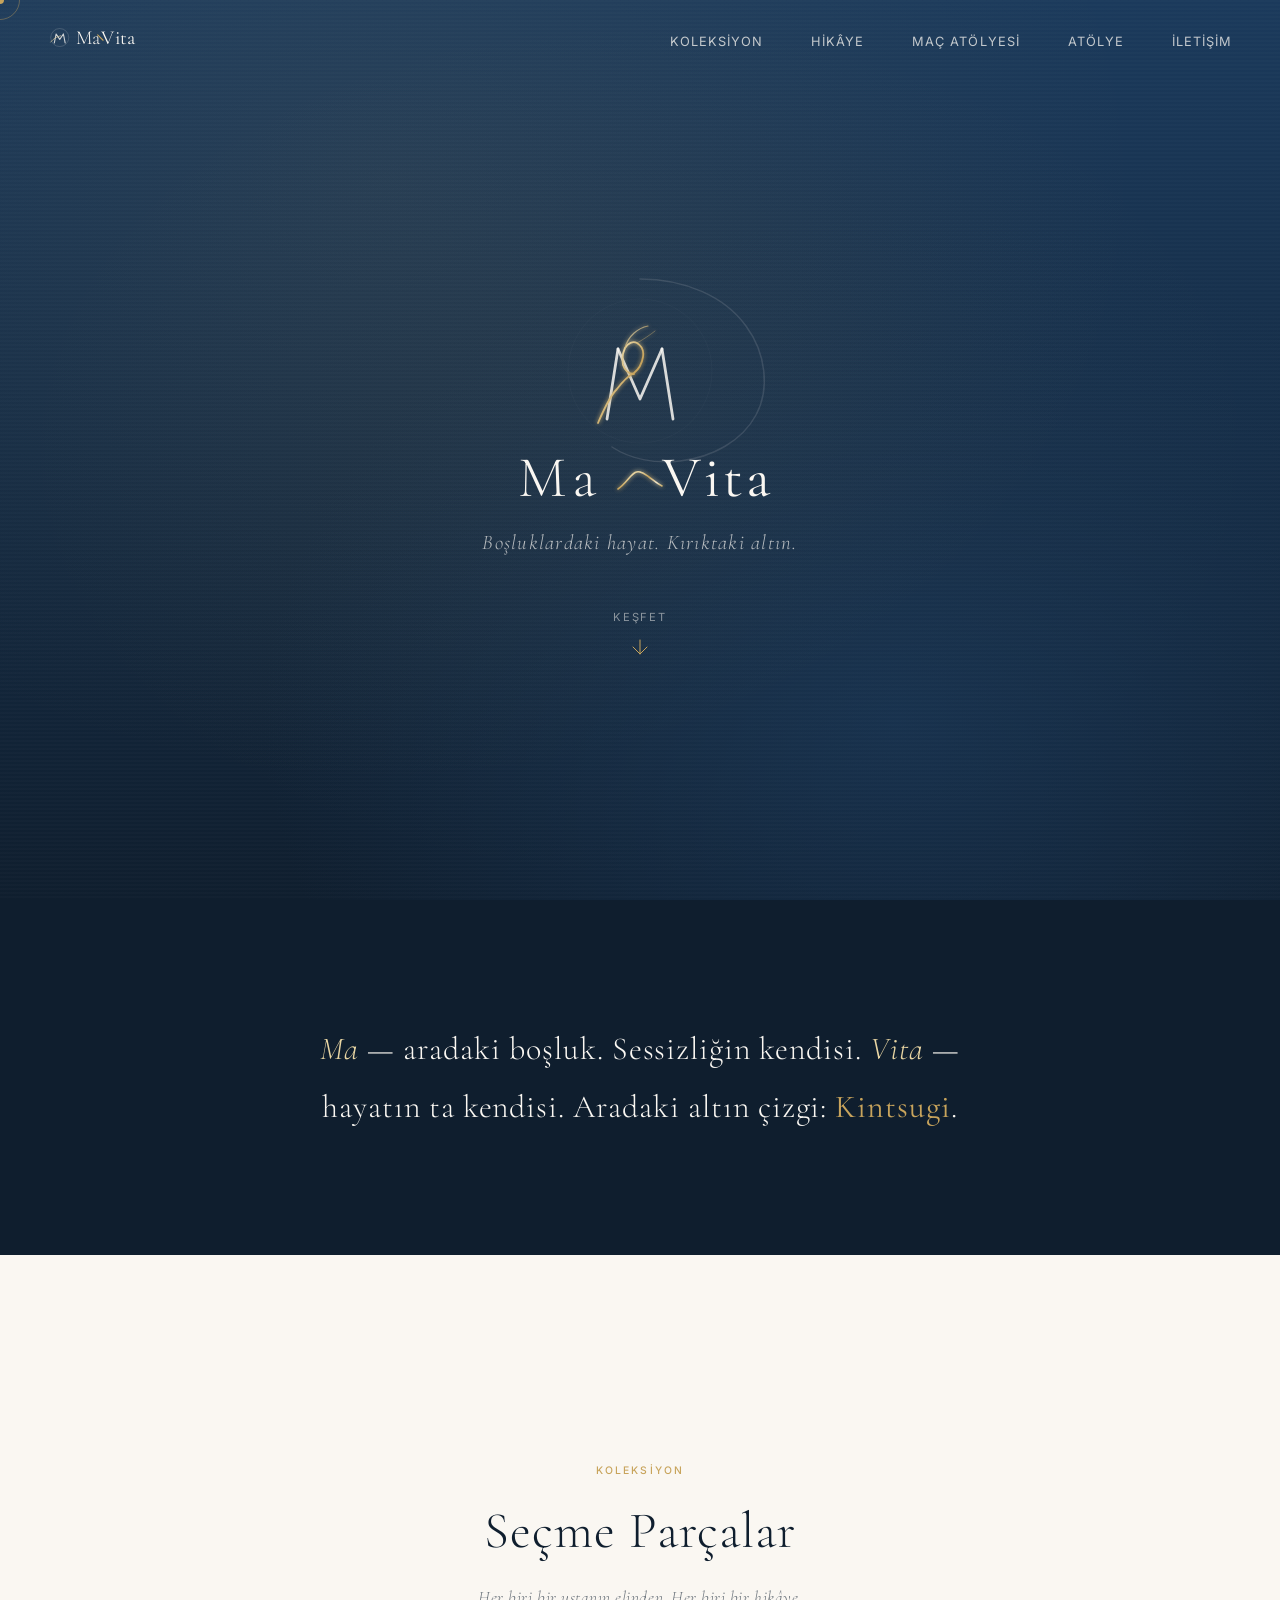
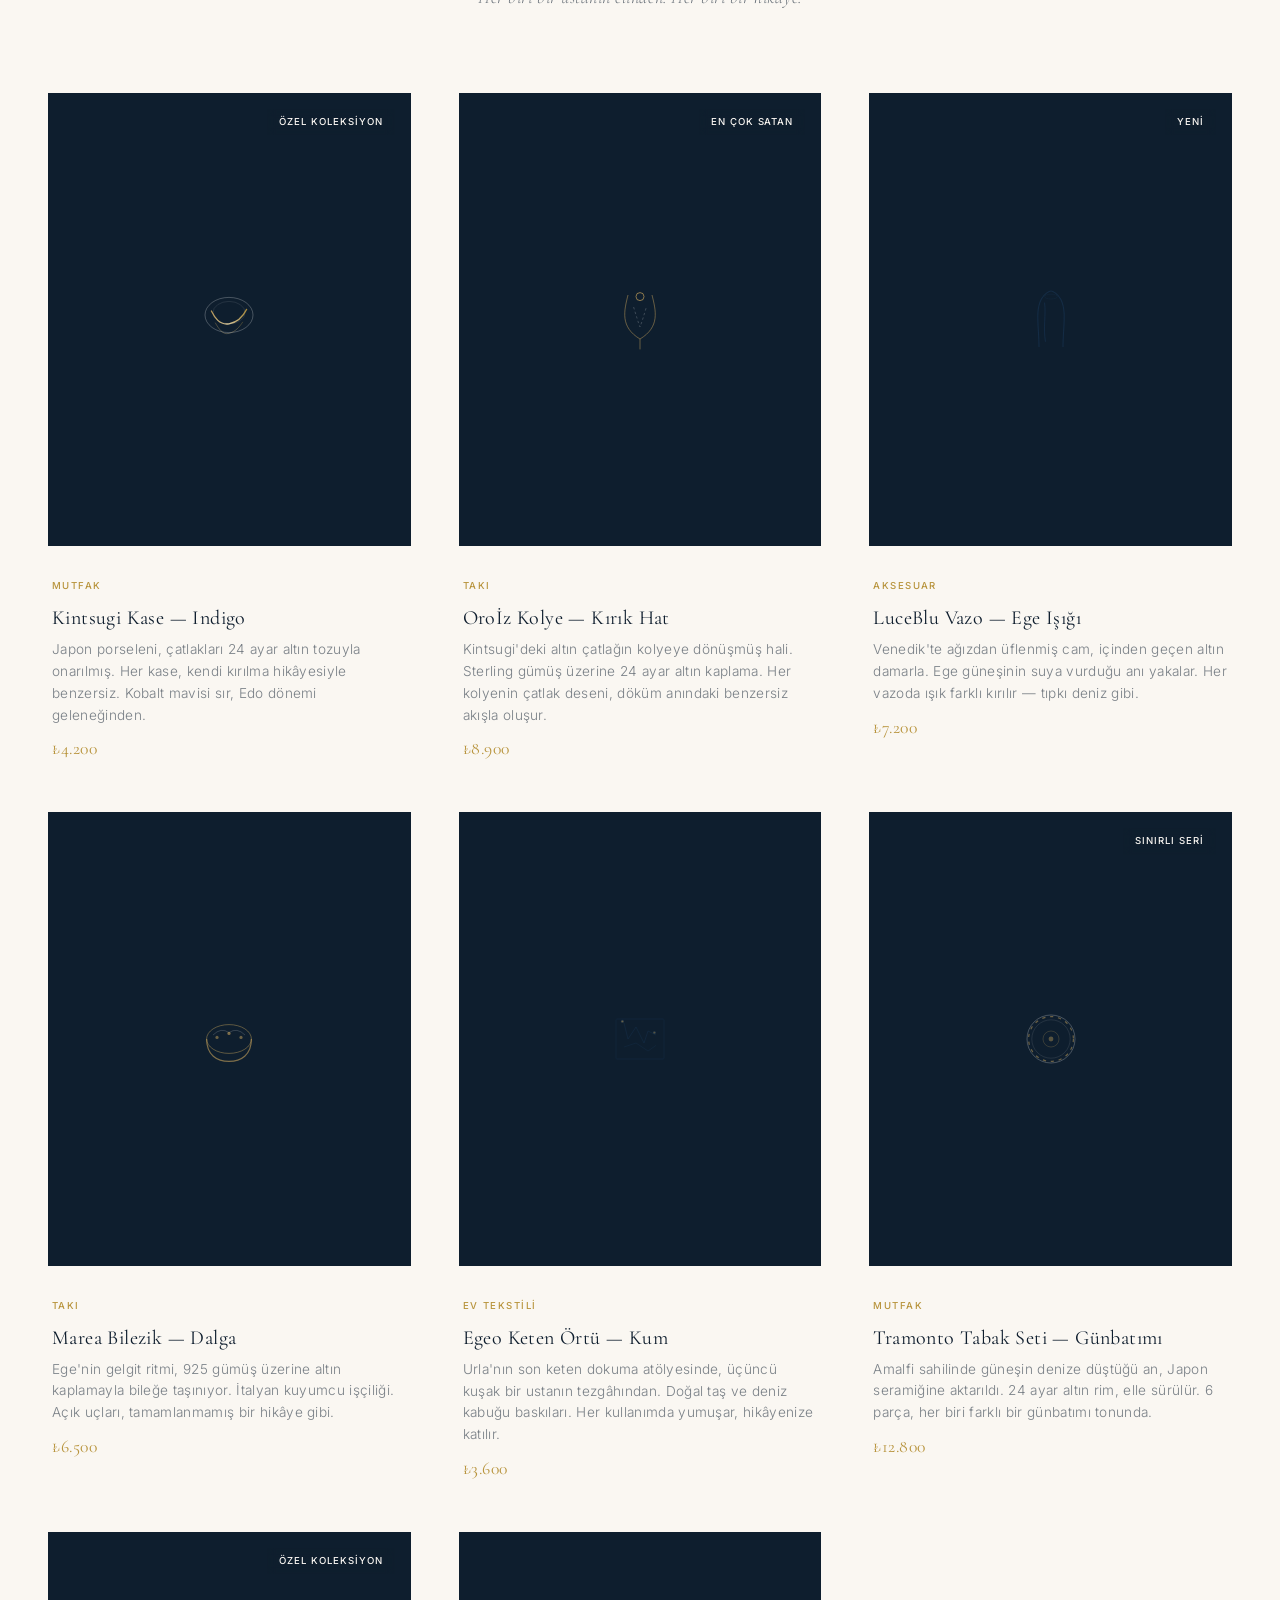
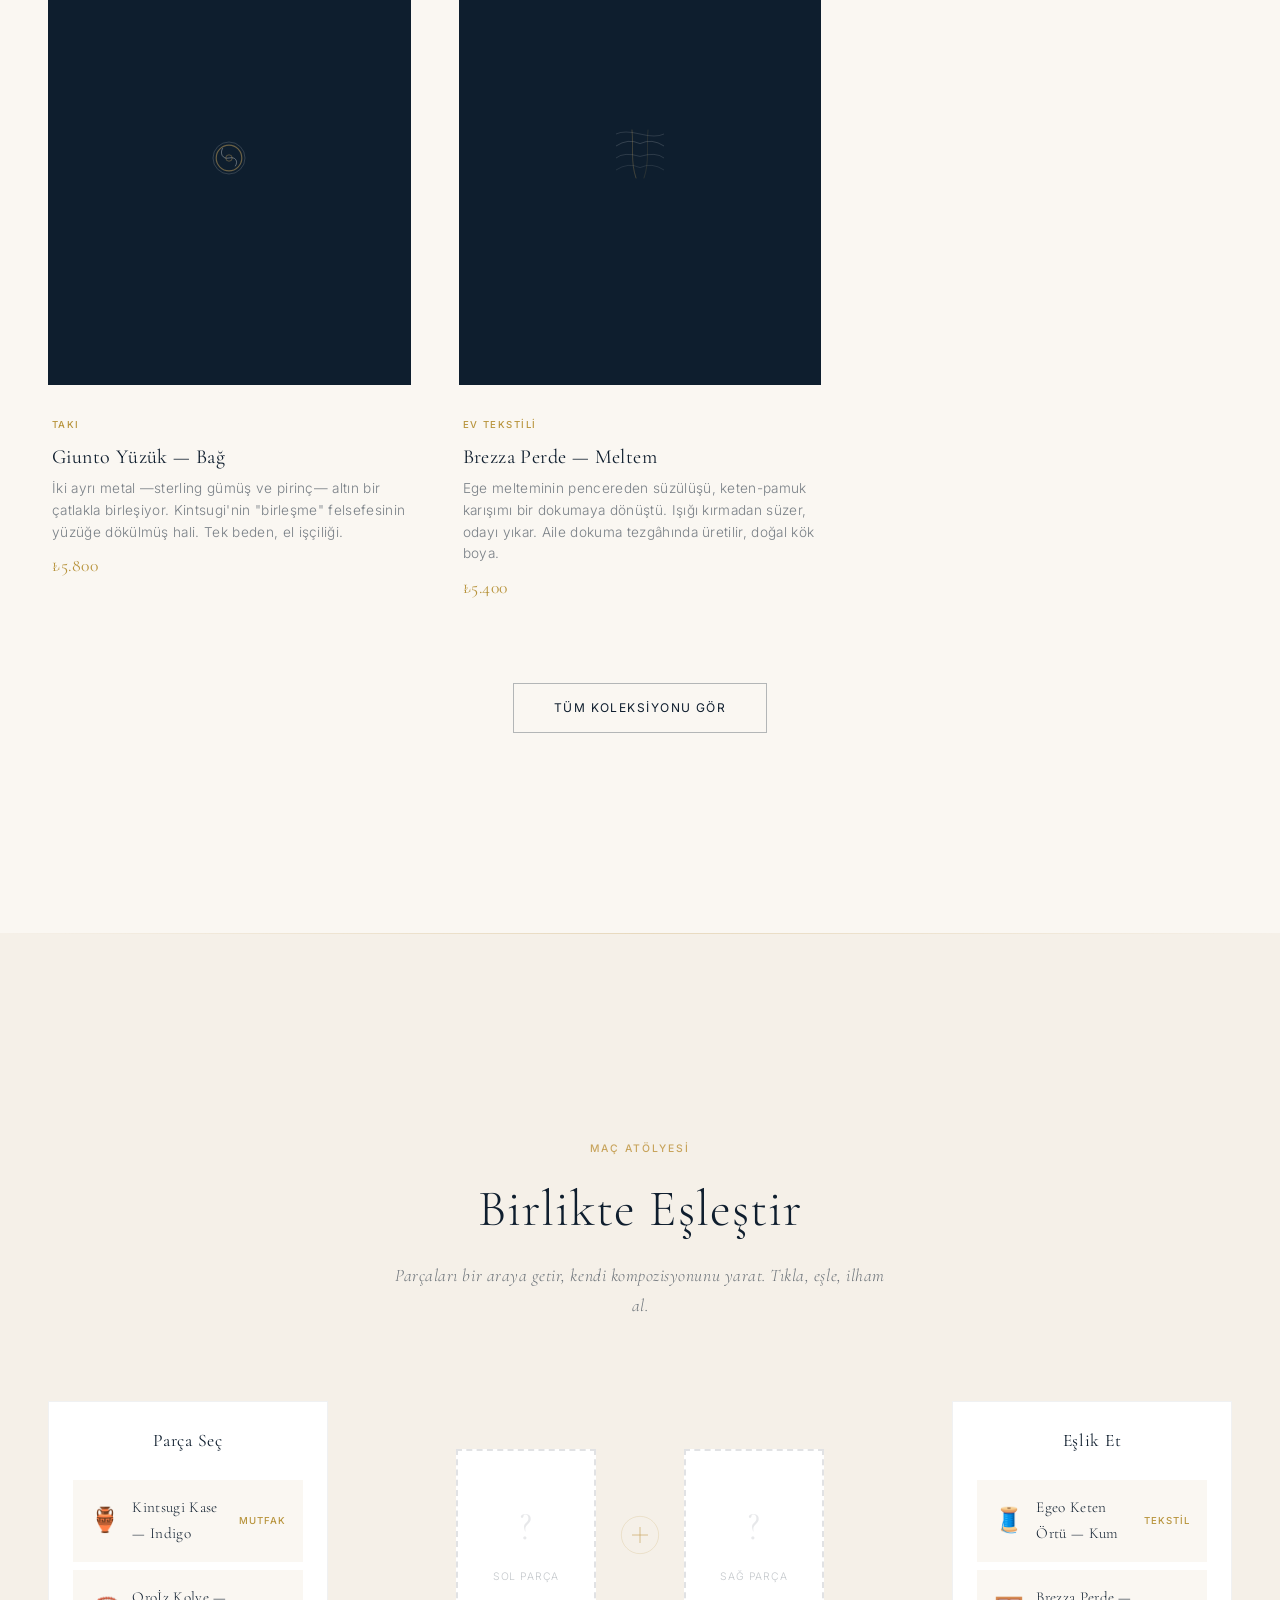
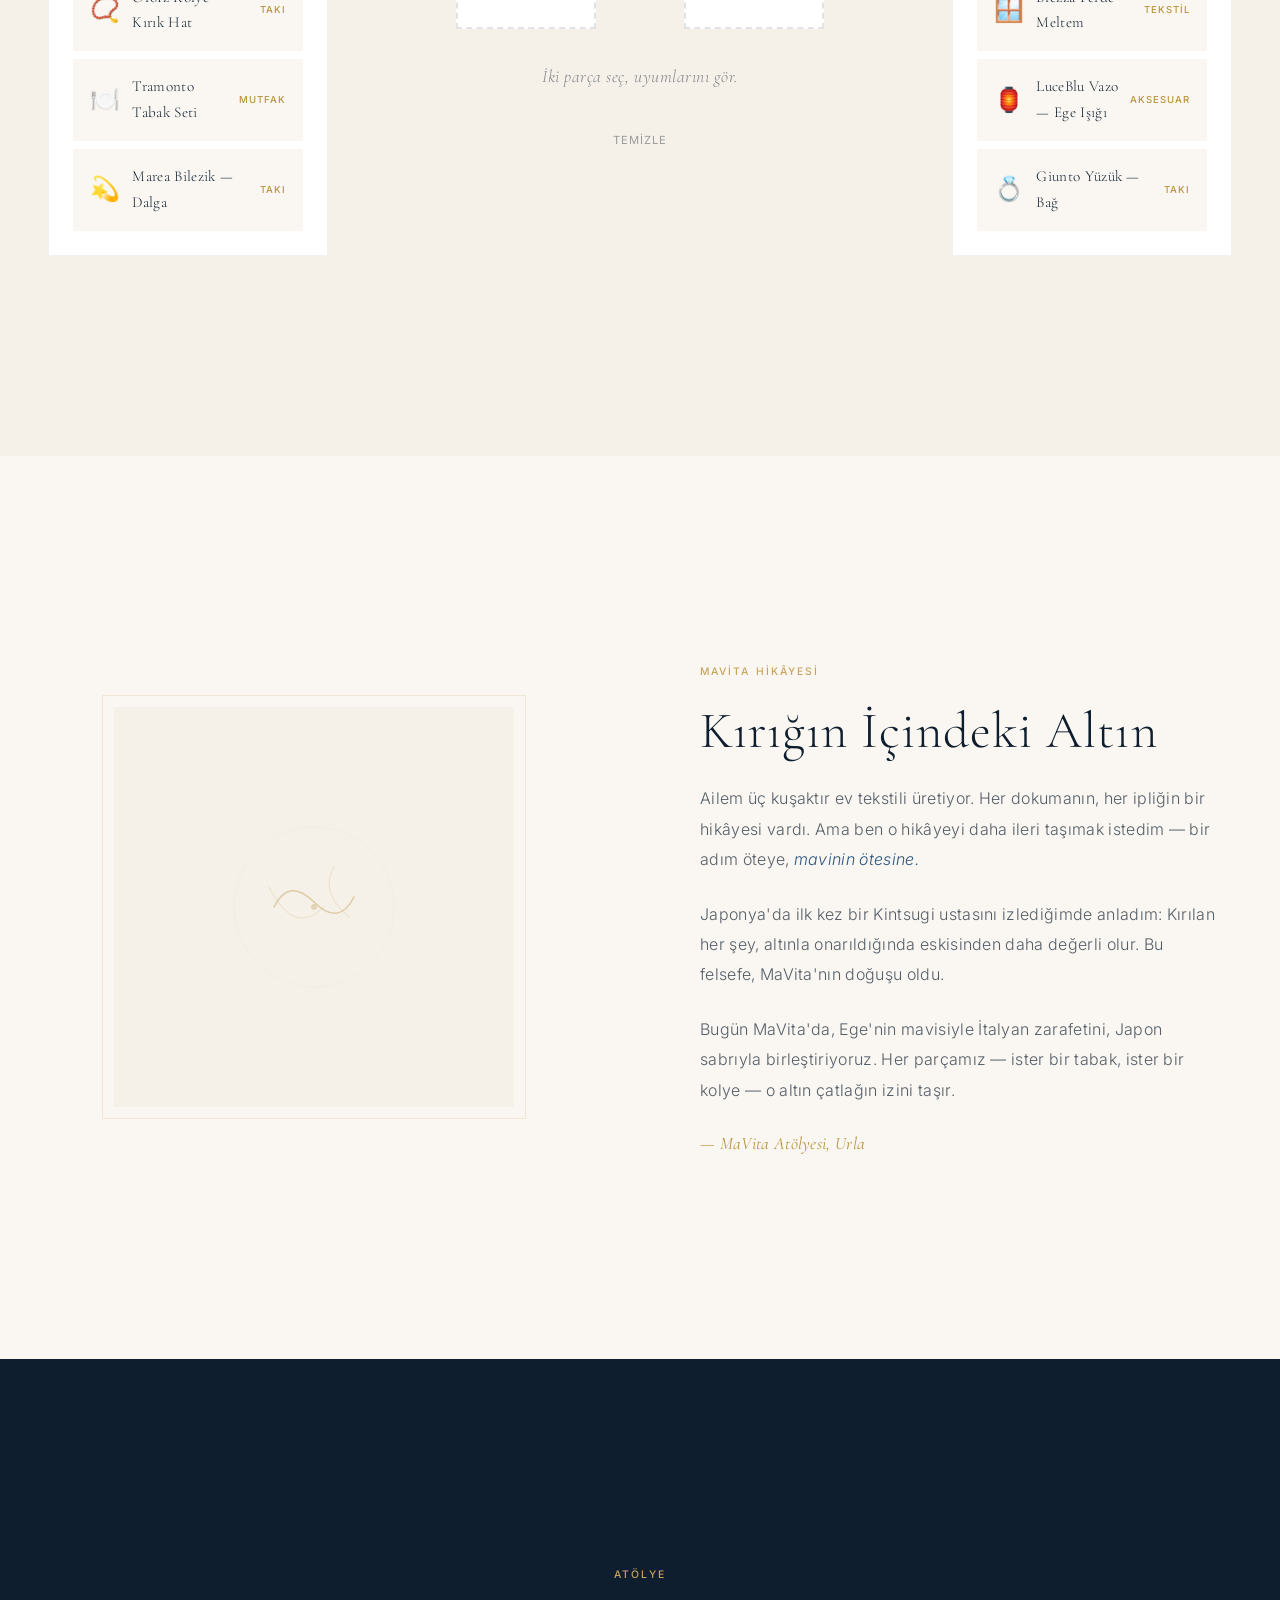
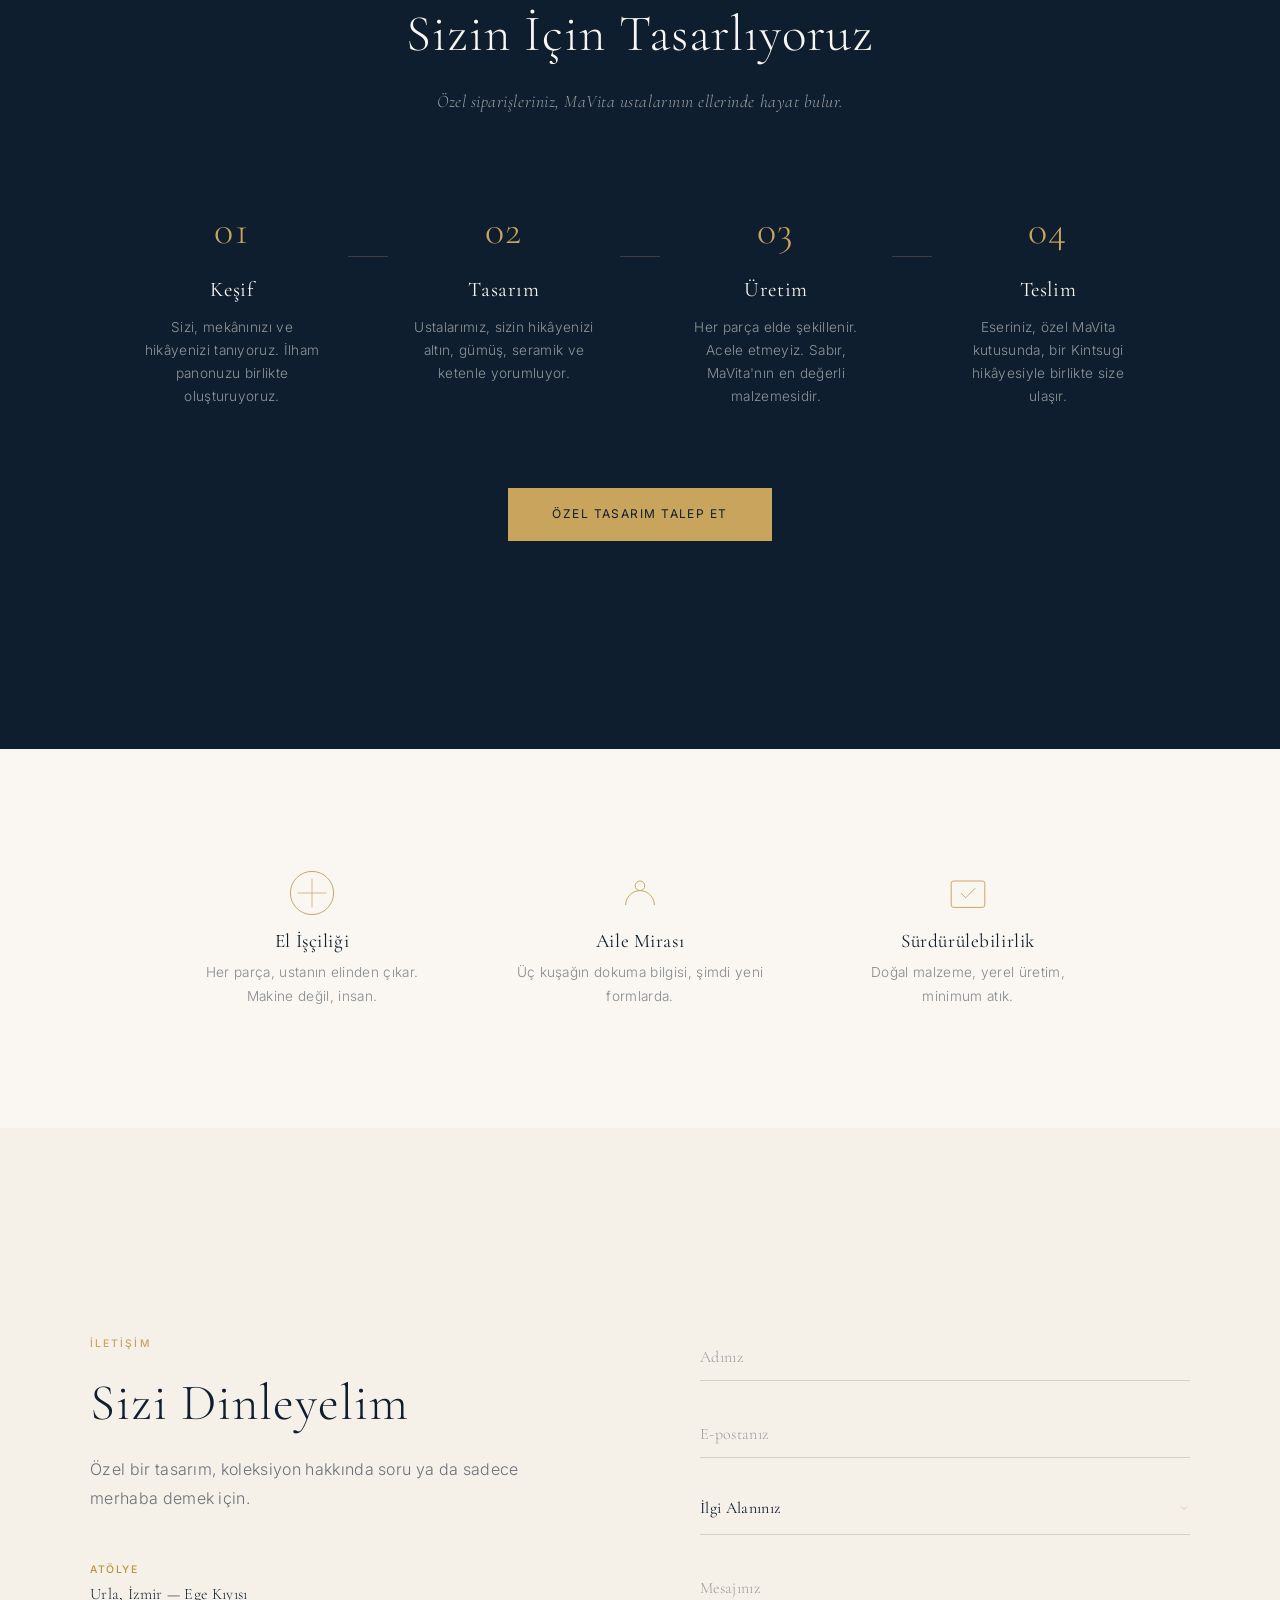
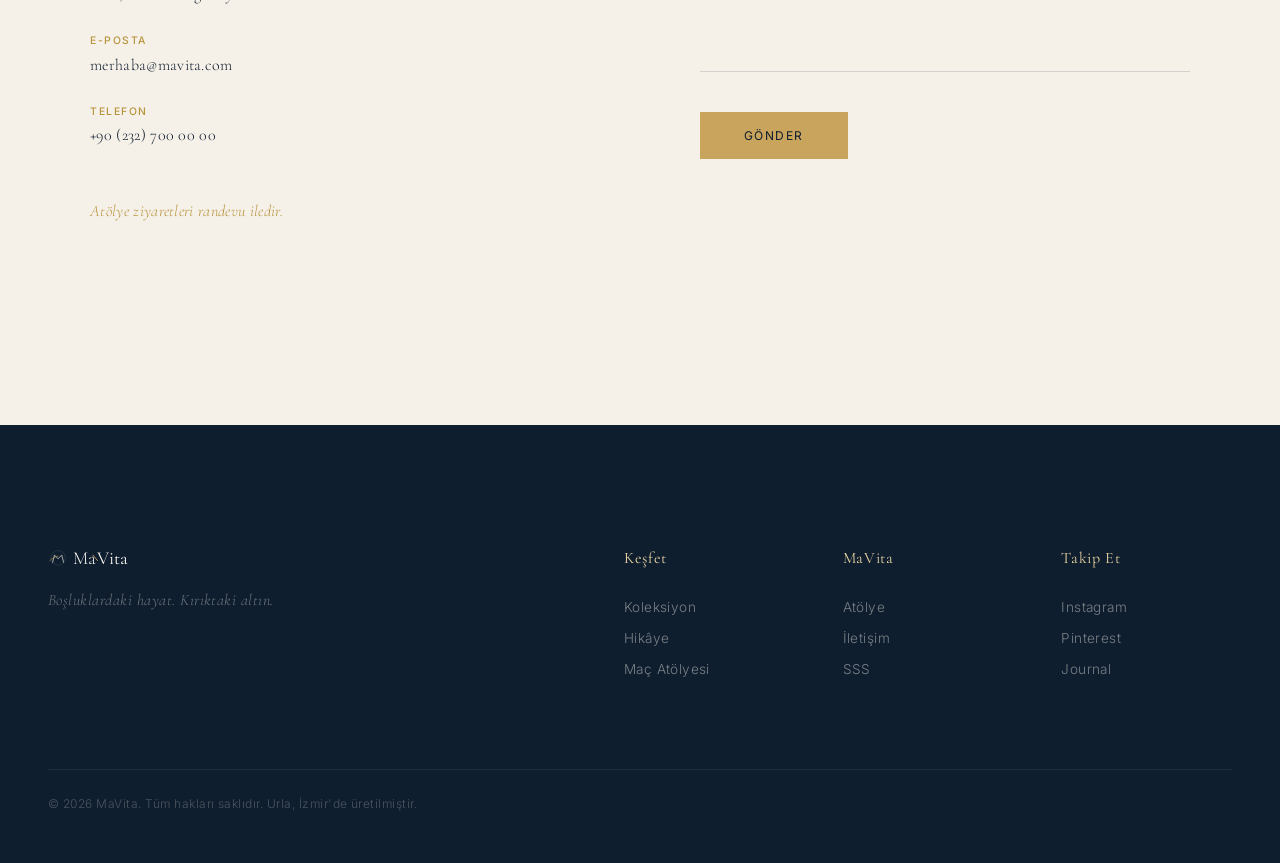
==== commit 87088923: "Add files via upload" ====
--- a/index.html
+++ b/index.html
@@ -693,6 +693,30 @@
     align-items: center;
     justify-content: center;
     transition: transform 0.8s var(--ease-out);
+    background-color: var(--mavi-dark);
+    background-size: cover;
+    background-position: center;
+    position: relative;
+}
+
+/* Subtle dark overlay for product images so icons/badges stay readable */
+.product-placeholder::after {
+    content: '';
+    position: absolute;
+    inset: 0;
+    background: rgba(15, 30, 46, 0.25);
+    pointer-events: none;
+    transition: opacity 0.5s ease;
+}
+
+.product-card:hover .product-placeholder::after {
+    opacity: 0.5;
+}
+
+/* SVG icon stays above the overlay */
+.product-placeholder .product-icon {
+    position: relative;
+    z-index: 1;
 }
 
 .product-card:hover .product-placeholder {
@@ -1093,7 +1117,9 @@
 .story-placeholder {
     width: min(400px, 80vw);
     aspect-ratio: 1;
-    background: var(--inci);
+    background-color: var(--inci);
+    background-size: cover;
+    background-position: center;
     display: flex;
     align-items: center;
     justify-content: center;
@@ -1106,6 +1132,13 @@
     inset: -12px;
     border: 1px solid rgba(200, 164, 92, 0.2);
     pointer-events: none;
+    z-index: 1;
+}
+
+.story-placeholder .story-kintsugi {
+    position: relative;
+    z-index: 0;
+    opacity: 0.6;
 }
 
 .story-kintsugi {
@@ -1994,7 +2027,7 @@
             <!-- Ürün 1 — Kintsugi Kase Indigo -->
             <article class="product-card reveal" data-category="mutfak">
                 <div class="product-image">
-                    <div class="product-placeholder" style="background: linear-gradient(160deg, #0A1628 0%, #1B3A5C 35%, #2A5580 60%, #6B8FB5 85%, #C8A45C 100%);">
+                    <div class="product-placeholder" style="background-image: url('https://images.unsplash.com/photo-1654738209839-571e0ff47323?w=600&h=750&fit=crop&q=80'); background-size: cover; background-position: center;">
                         <div class="product-icon">
                             <svg viewBox="0 0 100 100" fill="none">
                                 <ellipse cx="50" cy="45" rx="30" ry="22" stroke="rgba(255,255,255,.25)" stroke-width="1.2"/>
@@ -2027,7 +2060,7 @@
             <!-- Ürün 2 — Oroİz Kolye -->
             <article class="product-card reveal" data-category="takı">
                 <div class="product-image">
-                    <div class="product-placeholder" style="background: linear-gradient(160deg, #0F1E2E 0%, #1A1528 25%, #2A1B3D 50%, #1B3A5C 75%, #C8A45C 100%);">
+                    <div class="product-placeholder" style="background-image: url('https://images.unsplash.com/photo-1758995115555-766abbd9a491?w=600&h=750&fit=crop&q=80'); background-size: cover; background-position: center;">
                         <div class="product-icon">
                             <svg viewBox="0 0 100 100" fill="none">
                                 <path d="M35 20 C30 40 25 60 50 75 C75 60 70 40 65 20"
@@ -2055,7 +2088,7 @@
             <!-- Ürün 3 — LuceBlu Vazo -->
             <article class="product-card reveal" data-category="aksesuar">
                 <div class="product-image">
-                    <div class="product-placeholder" style="background: linear-gradient(160deg, #E8D5B7 0%, #FAF7F2 20%, #D4C5A9 40%, #1B3A5C 70%, #0F1E2E 100%);">
+                    <div class="product-placeholder" style="background-image: url('https://images.unsplash.com/photo-1761338349237-8446a4fd8317?w=600&h=750&fit=crop&q=80'); background-size: cover; background-position: center;">
                         <div class="product-icon dark-icon">
                             <svg viewBox="0 0 100 100" fill="none">
                                 <path d="M35 85 C35 60 30 40 38 25 C42 18 48 15 50 15 C52 15 58 18 62 25 C70 40 65 60 65 85"
@@ -2081,7 +2114,7 @@
             <!-- Ürün 4 — Marea Bilezik -->
             <article class="product-card reveal" data-category="takı">
                 <div class="product-image">
-                    <div class="product-placeholder" style="background: linear-gradient(160deg, #0F1E2E 0%, #1B3A5C 30%, #2A5580 55%, #8AB4D8 80%, #C8A45C 100%);">
+                    <div class="product-placeholder" style="background-image: url('https://images.unsplash.com/photo-1758995115643-1e8348bfde39?w=600&h=750&fit=crop&q=80'); background-size: cover; background-position: center;">
                         <div class="product-icon">
                             <svg viewBox="0 0 100 100" fill="none">
                                 <ellipse cx="50" cy="50" rx="28" ry="18" stroke="rgba(200,164,92,.45)" stroke-width="1.2"/>
@@ -2110,7 +2143,7 @@
             <!-- Ürün 5 — Egeo Keten Örtü -->
             <article class="product-card reveal" data-category="tekstil">
                 <div class="product-image">
-                    <div class="product-placeholder" style="background: linear-gradient(160deg, #FAF7F2 0%, #E8D5B7 25%, #D4C5A9 50%, #C8A45C 70%, #1B3A5C 100%);">
+                    <div class="product-placeholder" style="background-image: url('https://images.unsplash.com/photo-1755404389864-6f6cc98c29ac?w=600&h=750&fit=crop&q=80'); background-size: cover; background-position: center;">
                         <div class="product-icon dark-icon">
                             <svg viewBox="0 0 100 100" fill="none">
                                 <rect x="20" y="25" width="60" height="50" rx="1" stroke="rgba(27,58,92,.3)" stroke-width="1"/>
@@ -2136,7 +2169,7 @@
             <!-- Ürün 6 — Tramonto Tabak -->
             <article class="product-card reveal" data-category="mutfak">
                 <div class="product-image">
-                    <div class="product-placeholder" style="background: linear-gradient(160deg, #1B3A5C 0%, #3A6B9C 20%, #E8965B 50%, #D4834A 70%, #C8A45C 100%);">
+                    <div class="product-placeholder" style="background-image: url('https://images.unsplash.com/photo-1534273006427-1686266049b7?w=600&h=750&fit=crop&q=80'); background-size: cover; background-position: center;">
                         <div class="product-icon">
                             <svg viewBox="0 0 100 100" fill="none">
                                 <circle cx="50" cy="50" r="30" stroke="rgba(255,255,255,.25)" stroke-width="1.2"/>
@@ -2163,7 +2196,7 @@
             <!-- Ürün 7 — Giunto Yüzük -->
             <article class="product-card reveal" data-category="takı">
                 <div class="product-image">
-                    <div class="product-placeholder" style="background: linear-gradient(160deg, #0F1E2E 0%, #1B1A2E 30%, #1B3A5C 55%, #2A5580 80%, #C8A45C 100%);">
+                    <div class="product-placeholder" style="background-image: url('https://images.unsplash.com/photo-1758995115475-7b7d6eb060ba?w=600&h=750&fit=crop&q=80'); background-size: cover; background-position: center;">
                         <div class="product-icon">
                             <svg viewBox="0 0 100 100" fill="none">
                                 <circle cx="50" cy="50" r="20" stroke="rgba(255,255,255,.2)" stroke-width="1"/>
@@ -2190,7 +2223,7 @@
             <!-- Ürün 8 — Brezza Perde -->
             <article class="product-card reveal" data-category="tekstil">
                 <div class="product-image">
-                    <div class="product-placeholder" style="background: linear-gradient(160deg, #0F1E2E 0%, #1B3A5C 30%, #4A7A9E 50%, #8AB4D8 70%, #FAF7F2 100%);">
+                    <div class="product-placeholder" style="background-image: url('https://images.unsplash.com/photo-1782174177181-8c2898264d35?w=600&h=750&fit=crop&q=80'); background-size: cover; background-position: center;">
                         <div class="product-icon">
                             <svg viewBox="0 0 100 100" fill="none">
                                 <path d="M20 20 Q30 15 50 20 Q70 25 80 20" stroke="rgba(255,255,255,.2)" stroke-width="0.8" fill="none"/>
@@ -2312,7 +2345,7 @@
         <div class="story-grid">
             <div class="story-visual reveal">
                 <div class="story-image">
-                    <div class="story-placeholder">
+                    <div class="story-placeholder" style="background-image: url('https://images.unsplash.com/photo-1751810105872-21cf6b4dc92b?w=800&h=800&fit=crop&q=80'); background-size: cover; background-position: center;">
                         <div class="story-kintsugi">
                             <svg viewBox="0 0 200 200" class="story-svg">
                                 <circle cx="100" cy="100" r="80" fill="none" stroke="rgba(200,164,92,.15)" stroke-width="0.5"/>
@@ -3012,3054 +3045,5 @@
 
 </script>
 </body>
-</html><!DOCTYPE html>
-<html lang="tr">
-<head>
-    <meta charset="UTF-8">
-    <meta name="viewport" content="width=device-width, initial-scale=1.0">
-    <meta name="description" content="MaVita — Boşluklardaki hayat. Kintsugi felsefesiyle hayat bulan özel tasarım ev aksesuarları, mutfak ve takı koleksiyonu.">
-
-    <title>MaVita | Kintsugi Koleksiyonu</title>
-
-    <!-- Fonts -->
-    <link rel="preconnect" href="https://fonts.googleapis.com">
-    <link rel="preconnect" href="https://fonts.gstatic.com" crossorigin>
-    <link href="https://fonts.googleapis.com/css2?family=Cormorant+Garamond:ital,wght@0,300;0,400;0,500;0,600;1,300;1,400&family=Inter:wght@200;300;400;500&display=swap" rel="stylesheet">
-
-    <!-- Styles -->
-    <style>
-/* ═══════════════════════════════════════════════════════
-   MaVita — Premium Luxury Brand
-   Color Palette & Design Tokens
-   ═══════════════════════════════════════════════════════ */
-
-:root {
-    /* ── Ana Renkler ── */
-    --mavi:        #1B3A5C;
-    --mavi-light:  #2A5580;
-    --mavi-dark:   #0F1E2E;
-    --altin:       #C8A45C;
-    --altin-light: #E8D5A3;
-    --altin-dark:  #B8943D;
-    --tas:         #FAF7F2;
-    --kum:         #E8D5B7;
-    --abanoz:      #0F1E2E;
-    --inci:        #F5F0E8;
-
-    /* ── Gradient ── */
-    --gold-grad:   linear-gradient(135deg, #C8A45C 0%, #E8D5A3 40%, #B8943D 100%);
-    --mavi-grad:   linear-gradient(180deg, #1B3A5C 0%, #0F1E2E 100%);
-
-    /* ── Tipografi ── */
-    --font-serif:  'Cormorant Garamond', Georgia, serif;
-    --font-sans:   'Inter', -apple-system, sans-serif;
-
-    /* ── Spacing ── */
-    --space-xs: 4px;
-    --space-sm: 8px;
-    --space-md: 24px;
-    --space-lg: 48px;
-    --space-xl: 80px;
-    --space-2xl: 120px;
-    --space-3xl: 200px;
-
-    /* ── Transitions ── */
-    --ease-out: cubic-bezier(0.22, 0.61, 0.36, 1);
-    --ease-in-out: cubic-bezier(0.65, 0, 0.35, 1);
-    --duration-slow: 800ms;
-    --duration-med: 500ms;
-    --duration-fast: 300ms;
-}
-
-/* ═══════════════════════════════════════════════════════
-   Reset & Base
-   ═══════════════════════════════════════════════════════ */
-
-*, *::before, *::after {
-    margin: 0;
-    padding: 0;
-    box-sizing: border-box;
-}
-
-html {
-    scroll-behavior: smooth;
-    font-size: 16px;
-    -webkit-font-smoothing: antialiased;
-    -moz-osx-font-smoothing: grayscale;
-    cursor: none;
-}
-
-body {
-    font-family: var(--font-sans);
-    font-weight: 300;
-    color: var(--abanoz);
-    background: var(--tas);
-    line-height: 1.7;
-    overflow-x: hidden;
-    letter-spacing: 0.02em;
-}
-
-::selection {
-    background: rgba(200, 164, 92, 0.3);
-    color: var(--mavi-dark);
-}
-
-/* ═══════════════════════════════════════════════════════
-   Custom Cursor
-   ═══════════════════════════════════════════════════════ */
-
-.cursor {
-    width: 8px;
-    height: 8px;
-    border-radius: 50%;
-    background: var(--altin);
-    position: fixed;
-    pointer-events: none;
-    z-index: 9999;
-    transition: transform 0.15s ease;
-    transform: translate(-50%, -50%);
-}
-
-.cursor-follower {
-    width: 40px;
-    height: 40px;
-    border-radius: 50%;
-    border: 1px solid rgba(200, 164, 92, 0.4);
-    position: fixed;
-    pointer-events: none;
-    z-index: 9998;
-    transition: transform 0.4s cubic-bezier(0.22, 0.61, 0.36, 1),
-                width 0.3s ease, height 0.3s ease;
-    transform: translate(-50%, -50%);
-}
-
-.cursor-follower.hover {
-    width: 60px;
-    height: 60px;
-    border-color: var(--altin);
-    background: rgba(200, 164, 92, 0.05);
-}
-
-/* ═══════════════════════════════════════════════════════
-   Loading Screen
-   ═══════════════════════════════════════════════════════ */
-
-.loading-screen {
-    position: fixed;
-    inset: 0;
-    background: var(--mavi-dark);
-    z-index: 10000;
-    display: flex;
-    align-items: center;
-    justify-content: center;
-    transition: opacity 0.6s ease, visibility 0.6s ease;
-}
-
-.loading-screen.hidden {
-    opacity: 0;
-    visibility: hidden;
-    pointer-events: none;
-}
-
-.loading-logo {
-    width: 120px;
-    height: 120px;
-}
-
-.loading-svg {
-    width: 100%;
-    height: 100%;
-}
-
-.loading-m {
-    stroke-dasharray: 160;
-    stroke-dashoffset: 160;
-    animation: drawStroke 1.5s var(--ease-out) 0.3s forwards;
-}
-
-.loading-crack {
-    stroke-dasharray: 80;
-    stroke-dashoffset: 80;
-    animation: drawCrack 1.5s var(--ease-out) 0.8s forwards;
-}
-
-/* ═══════════════════════════════════════════════════════
-   Navigation
-   ═══════════════════════════════════════════════════════ */
-
-.nav {
-    position: fixed;
-    top: 0;
-    left: 0;
-    right: 0;
-    z-index: 100;
-    padding: 0 var(--space-lg);
-    transition: background 0.4s ease, padding 0.4s ease;
-}
-
-.nav.scrolled {
-    background: rgba(15, 30, 46, 0.92);
-    backdrop-filter: blur(20px);
-    -webkit-backdrop-filter: blur(20px);
-    padding: 12px var(--space-lg);
-    border-bottom: 1px solid rgba(200, 164, 92, 0.1);
-}
-
-.nav-inner {
-    max-width: 1400px;
-    margin: 0 auto;
-    display: flex;
-    justify-content: space-between;
-    align-items: center;
-    padding: 24px 0;
-    transition: padding 0.4s ease;
-}
-
-.nav.scrolled .nav-inner {
-    padding: 0;
-}
-
-.nav-logo {
-    text-decoration: none;
-    display: block;
-    width: 140px;
-}
-
-.nav-logo-svg {
-    width: 100%;
-    height: auto;
-}
-
-.nav-logo-ma,
-.nav-logo-vita {
-    font-family: var(--font-serif);
-    font-size: 22px;
-}
-
-.nav-logo-ma {
-    fill: var(--tas);
-    font-weight: 300;
-}
-
-.nav-logo-vita {
-    fill: var(--tas);
-    font-weight: 400;
-}
-
-.nav-logo-crack {
-    stroke: var(--altin);
-    stroke-width: 1.2;
-    stroke-linecap: round;
-}
-
-.nav-links {
-    display: flex;
-    gap: var(--space-lg);
-    align-items: center;
-}
-
-.nav-link {
-    text-decoration: none;
-    color: rgba(250, 247, 242, 0.75);
-    font-family: var(--font-sans);
-    font-size: 0.8rem;
-    font-weight: 400;
-    letter-spacing: 0.08em;
-    text-transform: uppercase;
-    transition: color 0.3s ease;
-    position: relative;
-}
-
-.nav-link::after {
-    content: '';
-    position: absolute;
-    bottom: -4px;
-    left: 0;
-    width: 0;
-    height: 1px;
-    background: var(--altin);
-    transition: width 0.4s var(--ease-out);
-}
-
-.nav-link:hover {
-    color: var(--altin);
-}
-
-.nav-link:hover::after {
-    width: 100%;
-}
-
-/* Mobile Toggle */
-.nav-toggle {
-    display: none;
-    flex-direction: column;
-    gap: 5px;
-    background: none;
-    border: none;
-    cursor: pointer;
-    padding: 4px;
-    z-index: 101;
-}
-
-.nav-toggle span {
-    display: block;
-    width: 24px;
-    height: 1.5px;
-    background: var(--tas);
-    transition: transform 0.3s ease, opacity 0.3s ease;
-}
-
-.nav-toggle.active span:first-child {
-    transform: translateY(6.5px) rotate(45deg);
-}
-
-.nav-toggle.active span:last-child {
-    transform: translateY(-6.5px) rotate(-45deg);
-}
-
-/* Mobile Menu */
-.mobile-menu {
-    position: fixed;
-    inset: 0;
-    background: var(--mavi-dark);
-    z-index: 99;
-    display: flex;
-    align-items: center;
-    justify-content: center;
-    opacity: 0;
-    visibility: hidden;
-    transition: opacity 0.5s ease, visibility 0.5s ease;
-}
-
-.mobile-menu.active {
-    opacity: 1;
-    visibility: visible;
-}
-
-.mobile-menu-inner {
-    display: flex;
-    flex-direction: column;
-    align-items: center;
-    gap: 32px;
-}
-
-.mobile-link {
-    text-decoration: none;
-    color: var(--tas);
-    font-family: var(--font-serif);
-    font-size: 2rem;
-    font-weight: 300;
-    letter-spacing: 0.04em;
-    transition: color 0.3s ease;
-}
-
-.mobile-link:hover {
-    color: var(--altin);
-}
-
-/* ═══════════════════════════════════════════════════════
-   Hero Section
-   ═══════════════════════════════════════════════════════ */
-
-.hero {
-    height: 100vh;
-    min-height: 700px;
-    display: flex;
-    align-items: center;
-    justify-content: center;
-    position: relative;
-    overflow: hidden;
-}
-
-.hero-bg {
-    position: absolute;
-    inset: 0;
-    background: var(--mavi-grad);
-}
-
-.hero-gradient {
-    position: absolute;
-    inset: 0;
-    background:
-        radial-gradient(ellipse at 30% 20%, rgba(200, 164, 92, 0.08) 0%, transparent 60%),
-        radial-gradient(ellipse at 70% 80%, rgba(27, 58, 92, 0.6) 0%, transparent 50%),
-        radial-gradient(ellipse at 50% 50%, rgba(200, 164, 92, 0.04) 0%, transparent 70%);
-}
-
-.hero-texture {
-    position: absolute;
-    inset: 0;
-    opacity: 0.03;
-    background-image:
-        repeating-linear-gradient(
-            0deg,
-            transparent,
-            transparent 2px,
-            rgba(255,255,255,.5) 2px,
-            rgba(255,255,255,.5) 4px
-        );
-}
-
-.hero-content {
-    position: relative;
-    z-index: 2;
-    text-align: center;
-    padding: 0 var(--space-md);
-}
-
-.hero-logo-wrap {
-    margin-bottom: var(--space-md);
-}
-
-.hero-logo {
-    width: min(420px, 90vw);
-    height: auto;
-    display: block;
-    margin: 0 auto;
-}
-
-/* ── Monogram ── */
-
-.monogram-group {
-    opacity: 0;
-    animation: fadeInMonogram 1.2s var(--ease-out) 0.3s forwards;
-}
-
-@keyframes fadeInMonogram {
-    to { opacity: 1; }
-}
-
-.enso-circle {
-    stroke-dasharray: 500;
-    stroke-dashoffset: 500;
-    animation: drawEnso 2s var(--ease-out) 0.6s forwards;
-}
-
-@keyframes drawEnso {
-    to { stroke-dashoffset: 0; }
-}
-
-.monogram-m path {
-    stroke-dasharray: 120;
-    stroke-dashoffset: 120;
-}
-
-.monogram-m path:nth-child(1) {
-    animation: drawStroke 0.7s var(--ease-out) 1.2s forwards;
-}
-.monogram-m path:nth-child(2) {
-    animation: drawStroke 0.7s var(--ease-out) 1.4s forwards;
-}
-.monogram-m path:nth-child(3) {
-    animation: drawStroke 0.7s var(--ease-out) 1.6s forwards;
-}
-
-@keyframes drawStroke {
-    to { stroke-dashoffset: 0; }
-}
-
-/* ── Crack paths in monogram ── */
-
-.crack-path-main {
-    stroke-dasharray: 180;
-    stroke-dashoffset: 180;
-    animation: drawCrackMain 1.5s var(--ease-out) 1.8s forwards;
-}
-
-.crack-path-branch {
-    stroke-dasharray: 80;
-    stroke-dashoffset: 80;
-    animation: drawCrackBranch 1s var(--ease-out) 2.2s forwards;
-}
-
-.crack-path-tiny {
-    stroke-dasharray: 50;
-    stroke-dashoffset: 50;
-    animation: drawCrackBranch 0.8s var(--ease-out) 2.5s forwards;
-}
-
-@keyframes drawCrackMain {
-    to { stroke-dashoffset: 0; }
-}
-
-@keyframes drawCrackBranch {
-    to { stroke-dashoffset: 0; }
-}
-
-/* ── Gold particles ── */
-
-.gold-particles circle {
-    opacity: 0;
-}
-
-.gold-particles circle:nth-child(1)  { animation: sparkle 2s ease-in-out 2.2s infinite; }
-.gold-particles circle:nth-child(2)  { animation: sparkle 2.2s ease-in-out 2.3s infinite; }
-.gold-particles circle:nth-child(3)  { animation: sparkle 1.8s ease-in-out 2.4s infinite; }
-.gold-particles circle:nth-child(4)  { animation: sparkle 2.4s ease-in-out 2.5s infinite; }
-.gold-particles circle:nth-child(5)  { animation: sparkle 1.9s ease-in-out 2.6s infinite; }
-.gold-particles circle:nth-child(6)  { animation: sparkle 2.1s ease-in-out 2.7s infinite; }
-.gold-particles circle:nth-child(7)  { animation: sparkle 2.3s ease-in-out 2.8s infinite; }
-.gold-particles circle:nth-child(8)  { animation: sparkle 1.7s ease-in-out 2.9s infinite; }
-.gold-particles circle:nth-child(9)  { animation: sparkle 2.0s ease-in-out 3.0s infinite; }
-.gold-particles circle:nth-child(10) { animation: sparkle 2.2s ease-in-out 3.1s infinite; }
-
-@keyframes sparkle {
-    0%, 100% { opacity: 0; transform: scale(0.5); }
-    30% { opacity: 0.8; transform: scale(1.2); }
-    60% { opacity: 0.2; transform: scale(0.8); }
-}
-
-/* ── Wordmark ── */
-
-.wordmark-group {
-    opacity: 0;
-    animation: fadeInWordmark 1s var(--ease-out) 2s forwards;
-}
-
-@keyframes fadeInWordmark {
-    to { opacity: 1; }
-}
-
-.hero-logo-ma,
-.hero-logo-vita {
-    font-family: var(--font-serif);
-    font-size: 58px;
-    fill: var(--tas);
-}
-
-.hero-logo-ma {
-    font-weight: 200;
-    letter-spacing: 6px;
-}
-
-.hero-logo-vita {
-    font-weight: 400;
-    letter-spacing: 3px;
-}
-
-.crack-wordmark {
-    stroke-dasharray: 80;
-    stroke-dashoffset: 80;
-    animation: drawCrackWordmark 1s var(--ease-out) 2.5s forwards;
-}
-
-@keyframes drawCrackWordmark {
-    to { stroke-dashoffset: 0; }
-}
-
-/* ── Legacy crack-path (kept for compatibility) ── */
-
-.crack-path {
-    stroke-dasharray: 120;
-    stroke-dashoffset: 120;
-    animation: drawCrack 2s var(--ease-out) 0.8s forwards;
-}
-
-@keyframes drawCrack {
-    to {
-        stroke-dashoffset: 0;
-    }
-}
-
-.hero-tagline {
-    font-family: var(--font-serif);
-    font-size: 1.3rem;
-    font-weight: 300;
-    font-style: italic;
-    color: rgba(250, 247, 242, 0.7);
-    letter-spacing: 0.06em;
-    margin-bottom: var(--space-lg);
-}
-
-.hero-scroll {
-    display: flex;
-    flex-direction: column;
-    align-items: center;
-    gap: var(--space-sm);
-    color: rgba(250, 247, 242, 0.5);
-    font-size: 0.7rem;
-    letter-spacing: 0.15em;
-    text-transform: uppercase;
-    font-weight: 400;
-}
-
-.scroll-icon {
-    animation: scrollBounce 2s ease-in-out infinite;
-}
-
-@keyframes scrollBounce {
-    0%, 100% { transform: translateY(0); }
-    50% { transform: translateY(6px); }
-}
-
-/* ═══════════════════════════════════════════════════════
-   Philosophy Strip
-   ═══════════════════════════════════════════════════════ */
-
-.philosophy-strip {
-    padding: var(--space-2xl) var(--space-md);
-    background: var(--mavi-dark);
-    text-align: center;
-}
-
-.philosophy-text {
-    font-family: var(--font-serif);
-    font-size: clamp(1.4rem, 3vw, 2rem);
-    font-weight: 300;
-    color: var(--tas);
-    letter-spacing: 0.03em;
-    line-height: 1.8;
-    max-width: 700px;
-    margin: 0 auto;
-}
-
-.philosophy-text .italic {
-    font-style: italic;
-    color: var(--altin-light);
-}
-
-.philosophy-text .gold {
-    color: var(--altin);
-    font-weight: 400;
-}
-
-/* ═══════════════════════════════════════════════════════
-   Section Headers (Shared)
-   ═══════════════════════════════════════════════════════ */
-
-.section-header {
-    text-align: center;
-    margin-bottom: var(--space-xl);
-    padding: 0 var(--space-md);
-}
-
-.section-tag {
-    display: inline-block;
-    font-family: var(--font-sans);
-    font-size: 0.65rem;
-    font-weight: 500;
-    letter-spacing: 0.2em;
-    text-transform: uppercase;
-    color: var(--altin);
-    margin-bottom: var(--space-sm);
-}
-
-.section-title {
-    font-family: var(--font-serif);
-    font-size: clamp(2rem, 4vw, 3.2rem);
-    font-weight: 300;
-    color: var(--mavi-dark);
-    letter-spacing: 0.02em;
-    margin-bottom: var(--space-sm);
-}
-
-.section-desc {
-    font-family: var(--font-serif);
-    font-size: 1.1rem;
-    font-style: italic;
-    color: rgba(15, 30, 46, 0.6);
-    letter-spacing: 0.03em;
-    max-width: 500px;
-    margin: 0 auto;
-}
-
-/* ═══════════════════════════════════════════════════════
-   Collection
-   ═══════════════════════════════════════════════════════ */
-
-.collection {
-    padding: var(--space-3xl) var(--space-lg);
-    max-width: 1400px;
-    margin: 0 auto;
-}
-
-.collection-grid {
-    display: grid;
-    grid-template-columns: repeat(3, 1fr);
-    gap: var(--space-lg);
-    margin-bottom: var(--space-xl);
-}
-
-/* Product Card */
-.product-card {
-    opacity: 0;
-    transform: translateY(40px);
-    transition: opacity 0.8s var(--ease-out), transform 0.8s var(--ease-out);
-}
-
-.product-card.revealed {
-    opacity: 1;
-    transform: translateY(0);
-}
-
-.product-image {
-    position: relative;
-    aspect-ratio: 4 / 5;
-    overflow: hidden;
-    margin-bottom: var(--space-md);
-    cursor: pointer;
-}
-
-.product-placeholder {
-    width: 100%;
-    height: 100%;
-    display: flex;
-    align-items: center;
-    justify-content: center;
-    transition: transform 0.8s var(--ease-out);
-    background-color: var(--mavi-dark);
-    background-size: cover;
-    background-position: center;
-    position: relative;
-}
-
-/* Subtle dark overlay for product images so icons/badges stay readable */
-.product-placeholder::after {
-    content: '';
-    position: absolute;
-    inset: 0;
-    background: rgba(15, 30, 46, 0.25);
-    pointer-events: none;
-    transition: opacity 0.5s ease;
-}
-
-.product-card:hover .product-placeholder::after {
-    opacity: 0.5;
-}
-
-/* SVG icon stays above the overlay */
-.product-placeholder .product-icon {
-    position: relative;
-    z-index: 1;
-}
-
-.product-card:hover .product-placeholder {
-    transform: scale(1.05);
-}
-
-.product-icon {
-    width: 80px;
-    height: 80px;
-}
-
-.product-icon svg {
-    width: 100%;
-    height: 100%;
-}
-
-.dark-icon svg circle,
-.dark-icon svg path {
-    stroke: rgba(27, 58, 92, 0.5);
-}
-
-.product-overlay {
-    position: absolute;
-    inset: 0;
-    background: rgba(15, 30, 46, 0.4);
-    display: flex;
-    align-items: center;
-    justify-content: center;
-    opacity: 0;
-    transition: opacity 0.5s ease;
-}
-
-.product-card:hover .product-overlay {
-    opacity: 1;
-}
-
-/* Product badge */
-.product-badge {
-    position: absolute;
-    top: 16px;
-    right: 16px;
-    padding: 5px 12px;
-    font-family: var(--font-sans);
-    font-size: 0.6rem;
-    font-weight: 500;
-    letter-spacing: 0.1em;
-    text-transform: uppercase;
-    color: var(--tas);
-    background: rgba(15, 30, 46, 0.7);
-    backdrop-filter: blur(4px);
-    z-index: 2;
-    pointer-events: none;
-}
-
-.product-view {
-    font-family: var(--font-sans);
-    font-size: 0.75rem;
-    font-weight: 400;
-    letter-spacing: 0.12em;
-    text-transform: uppercase;
-    color: var(--tas);
-    padding: 12px 28px;
-    border: 1px solid rgba(250, 247, 242, 0.5);
-    transition: background 0.3s ease, border-color 0.3s ease;
-}
-
-.product-view:hover {
-    background: rgba(200, 164, 92, 0.2);
-    border-color: var(--altin);
-}
-
-.product-info {
-    padding: 0 var(--space-xs);
-}
-
-.product-category {
-    font-family: var(--font-sans);
-    font-size: 0.6rem;
-    font-weight: 500;
-    letter-spacing: 0.15em;
-    text-transform: uppercase;
-    color: var(--altin-dark);
-}
-
-.product-name {
-    font-family: var(--font-serif);
-    font-size: 1.25rem;
-    font-weight: 400;
-    color: var(--mavi-dark);
-    margin: var(--space-xs) 0;
-    letter-spacing: 0.02em;
-}
-
-.product-desc {
-    font-size: 0.85rem;
-    color: rgba(15, 30, 46, 0.55);
-    line-height: 1.6;
-    margin-bottom: var(--space-sm);
-    font-weight: 300;
-}
-
-.product-price {
-    font-family: var(--font-serif);
-    font-size: 1.1rem;
-    font-weight: 400;
-    color: var(--altin-dark);
-    letter-spacing: 0.03em;
-}
-
-.collection-cta {
-    text-align: center;
-}
-
-.btn-outline {
-    display: inline-block;
-    padding: 14px 40px;
-    font-family: var(--font-sans);
-    font-size: 0.75rem;
-    font-weight: 400;
-    letter-spacing: 0.12em;
-    text-transform: uppercase;
-    text-decoration: none;
-    color: var(--mavi-dark);
-    border: 1px solid rgba(15, 30, 46, 0.3);
-    transition: all 0.4s ease;
-}
-
-.btn-outline:hover {
-    border-color: var(--altin);
-    color: var(--altin-dark);
-    background: rgba(200, 164, 92, 0.05);
-}
-
-/* ═══════════════════════════════════════════════════════
-   Match Game (Interactive)
-   ═══════════════════════════════════════════════════════ */
-
-.match-game {
-    padding: var(--space-3xl) var(--space-lg);
-    background: var(--inci);
-    position: relative;
-}
-
-.match-game::before {
-    content: '';
-    position: absolute;
-    top: 0;
-    left: 0;
-    right: 0;
-    height: 1px;
-    background: linear-gradient(90deg, transparent, rgba(200, 164, 92, 0.3), transparent);
-}
-
-.match-container {
-    max-width: 1200px;
-    margin: 0 auto;
-    display: grid;
-    grid-template-columns: 280px 1fr 280px;
-    gap: var(--space-lg);
-    align-items: start;
-}
-
-/* Match Panels */
-.match-panel {
-    background: white;
-    border: 1px solid rgba(15, 30, 46, 0.06);
-    padding: var(--space-md);
-}
-
-.match-panel-title {
-    font-family: var(--font-serif);
-    font-size: 1.1rem;
-    font-weight: 400;
-    color: var(--mavi-dark);
-    margin-bottom: var(--space-md);
-    text-align: center;
-    letter-spacing: 0.04em;
-}
-
-.match-items {
-    display: flex;
-    flex-direction: column;
-    gap: var(--space-sm);
-}
-
-.match-item {
-    display: flex;
-    align-items: center;
-    gap: 12px;
-    padding: 14px 16px;
-    background: var(--tas);
-    border: 1px solid transparent;
-    cursor: pointer;
-    transition: all 0.3s ease;
-    user-select: none;
-}
-
-.match-item:hover {
-    border-color: var(--altin);
-    background: rgba(200, 164, 92, 0.05);
-    transform: translateX(4px);
-}
-
-.match-item.selected {
-    border-color: var(--altin);
-    background: rgba(200, 164, 92, 0.08);
-    box-shadow: 0 0 0 1px rgba(200, 164, 92, 0.2);
-}
-
-.match-emoji {
-    font-size: 1.5rem;
-    flex-shrink: 0;
-}
-
-.match-label {
-    font-family: var(--font-serif);
-    font-size: 0.95rem;
-    color: var(--mavi-dark);
-    flex: 1;
-}
-
-.match-cat {
-    font-size: 0.6rem;
-    letter-spacing: 0.1em;
-    text-transform: uppercase;
-    color: var(--altin-dark);
-    font-weight: 500;
-}
-
-/* Match Canvas */
-.match-canvas {
-    display: flex;
-    flex-direction: column;
-    align-items: center;
-    gap: var(--space-md);
-    padding: var(--space-lg) 0;
-}
-
-.match-canvas-inner {
-    display: flex;
-    align-items: center;
-    gap: var(--space-md);
-    width: 100%;
-    justify-content: center;
-}
-
-.match-slot {
-    width: 140px;
-    height: 180px;
-    border: 2px dashed rgba(15, 30, 46, 0.12);
-    display: flex;
-    flex-direction: column;
-    align-items: center;
-    justify-content: center;
-    gap: var(--space-sm);
-    transition: all 0.4s ease;
-    background: white;
-}
-
-.match-slot.filled {
-    border-style: solid;
-    border-color: var(--altin);
-    background: rgba(200, 164, 92, 0.04);
-    animation: slotGlow 2s ease-in-out infinite;
-}
-
-@keyframes slotGlow {
-    0%, 100% { box-shadow: 0 0 0 rgba(200, 164, 92, 0); }
-    50% { box-shadow: 0 0 30px rgba(200, 164, 92, 0.08); }
-}
-
-.slot-placeholder {
-    font-family: var(--font-serif);
-    font-size: 2.5rem;
-    color: rgba(15, 30, 46, 0.1);
-}
-
-.slot-hint {
-    font-size: 0.65rem;
-    letter-spacing: 0.08em;
-    text-transform: uppercase;
-    color: rgba(15, 30, 46, 0.25);
-}
-
-.slot-content {
-    display: flex;
-    flex-direction: column;
-    align-items: center;
-    gap: 8px;
-}
-
-.slot-content .match-emoji {
-    font-size: 2.5rem;
-}
-
-.slot-content .match-label {
-    text-align: center;
-    font-size: 0.85rem;
-}
-
-.match-plus {
-    width: 40px;
-    height: 40px;
-    flex-shrink: 0;
-}
-
-.match-result {
-    text-align: center;
-    min-height: 48px;
-    display: flex;
-    align-items: center;
-}
-
-.match-result-text {
-    font-family: var(--font-serif);
-    font-size: 1.1rem;
-    font-style: italic;
-    color: rgba(15, 30, 46, 0.5);
-    letter-spacing: 0.03em;
-    transition: all 0.4s ease;
-}
-
-.match-result-text.match-found {
-    color: var(--altin-dark);
-    font-style: normal;
-    font-weight: 400;
-    font-size: 1.3rem;
-    animation: resultReveal 0.6s var(--ease-out);
-}
-
-@keyframes resultReveal {
-    from {
-        opacity: 0;
-        transform: translateY(10px);
-    }
-    to {
-        opacity: 1;
-        transform: translateY(0);
-    }
-}
-
-.match-score {
-    display: block;
-    margin-top: 8px;
-    font-family: var(--font-serif);
-    font-size: 0.9rem;
-    color: var(--altin);
-    letter-spacing: 0.08em;
-    animation: resultReveal 0.8s var(--ease-out);
-}
-
-.match-result-content {
-    display: flex;
-    flex-direction: column;
-    align-items: center;
-}
-
-.btn-reset {
-    background: none;
-    border: none;
-    font-family: var(--font-sans);
-    font-size: 0.7rem;
-    letter-spacing: 0.1em;
-    text-transform: uppercase;
-    color: rgba(15, 30, 46, 0.4);
-    cursor: pointer;
-    padding: 8px 20px;
-    transition: color 0.3s ease;
-}
-
-.btn-reset:hover {
-    color: var(--mavi-dark);
-}
-
-/* ═══════════════════════════════════════════════════════
-   Story Section
-   ═══════════════════════════════════════════════════════ */
-
-.story {
-    padding: var(--space-3xl) var(--space-lg);
-    max-width: 1400px;
-    margin: 0 auto;
-}
-
-.story-grid {
-    display: grid;
-    grid-template-columns: 1fr 1fr;
-    gap: var(--space-2xl);
-    align-items: center;
-}
-
-.story-visual {
-    display: flex;
-    align-items: center;
-    justify-content: center;
-}
-
-.story-placeholder {
-    width: min(400px, 80vw);
-    aspect-ratio: 1;
-    background-color: var(--inci);
-    background-size: cover;
-    background-position: center;
-    display: flex;
-    align-items: center;
-    justify-content: center;
-    position: relative;
-}
-
-.story-placeholder::before {
-    content: '';
-    position: absolute;
-    inset: -12px;
-    border: 1px solid rgba(200, 164, 92, 0.2);
-    pointer-events: none;
-    z-index: 1;
-}
-
-.story-placeholder .story-kintsugi {
-    position: relative;
-    z-index: 0;
-    opacity: 0.6;
-}
-
-.story-kintsugi {
-    width: 200px;
-    height: 200px;
-}
-
-.story-svg {
-    width: 100%;
-    height: 100%;
-}
-
-.story-text {
-    max-width: 520px;
-}
-
-.story-para {
-    font-size: 1rem;
-    line-height: 1.9;
-    color: rgba(15, 30, 46, 0.7);
-    margin-bottom: var(--space-md);
-    font-weight: 300;
-    letter-spacing: 0.02em;
-}
-
-.story-para em {
-    font-style: italic;
-    color: var(--mavi-light);
-}
-
-.story-signature {
-    font-family: var(--font-serif);
-    font-size: 1.1rem;
-    font-style: italic;
-    font-weight: 400;
-    margin-top: var(--space-md);
-}
-
-.gold {
-    color: var(--altin-dark);
-}
-
-/* ═══════════════════════════════════════════════════════
-   Atelier Section
-   ═══════════════════════════════════════════════════════ */
-
-.atelier {
-    padding: var(--space-3xl) var(--space-lg);
-    background: var(--mavi-dark);
-    color: var(--tas);
-}
-
-.atelier .section-tag {
-    color: var(--altin);
-}
-
-.atelier .section-title {
-    color: var(--tas);
-}
-
-.atelier .section-desc {
-    color: rgba(250, 247, 242, 0.6);
-}
-
-.atelier-steps {
-    max-width: 1000px;
-    margin: var(--space-xl) auto;
-    display: flex;
-    align-items: flex-start;
-    gap: var(--space-md);
-}
-
-.step {
-    flex: 1;
-    text-align: center;
-    opacity: 0;
-    transform: translateY(30px);
-    transition: opacity 0.8s var(--ease-out), transform 0.8s var(--ease-out);
-}
-
-.step.revealed {
-    opacity: 1;
-    transform: translateY(0);
-}
-
-.step-number {
-    font-family: var(--font-serif);
-    font-size: 2.5rem;
-    font-weight: 300;
-    color: var(--altin);
-    margin-bottom: var(--space-sm);
-    letter-spacing: 0.04em;
-}
-
-.step-title {
-    font-family: var(--font-serif);
-    font-size: 1.3rem;
-    font-weight: 400;
-    letter-spacing: 0.03em;
-    margin-bottom: var(--space-sm);
-}
-
-.step-desc {
-    font-size: 0.85rem;
-    color: rgba(250, 247, 242, 0.55);
-    line-height: 1.7;
-    font-weight: 300;
-}
-
-.step-divider {
-    width: 40px;
-    height: 1px;
-    background: rgba(200, 164, 92, 0.25);
-    margin-top: 60px;
-    flex-shrink: 0;
-}
-
-.atelier-cta {
-    text-align: center;
-    margin-top: var(--space-xl);
-}
-
-.btn-gold {
-    display: inline-block;
-    padding: 16px 44px;
-    font-family: var(--font-sans);
-    font-size: 0.75rem;
-    font-weight: 400;
-    letter-spacing: 0.12em;
-    text-transform: uppercase;
-    text-decoration: none;
-    color: var(--mavi-dark);
-    background: var(--altin);
-    border: none;
-    cursor: pointer;
-    transition: all 0.4s ease;
-    position: relative;
-    overflow: hidden;
-}
-
-.btn-gold::before {
-    content: '';
-    position: absolute;
-    inset: 0;
-    background: linear-gradient(135deg, rgba(232, 213, 163, 0.4), transparent);
-    opacity: 0;
-    transition: opacity 0.4s ease;
-}
-
-.btn-gold:hover::before {
-    opacity: 1;
-}
-
-.btn-gold:hover {
-    transform: translateY(-2px);
-    box-shadow: 0 8px 30px rgba(200, 164, 92, 0.2);
-}
-
-/* ═══════════════════════════════════════════════════════
-   Values
-   ═══════════════════════════════════════════════════════ */
-
-.values {
-    padding: var(--space-2xl) var(--space-lg);
-    max-width: 1000px;
-    margin: 0 auto;
-}
-
-.values-grid {
-    display: grid;
-    grid-template-columns: repeat(3, 1fr);
-    gap: var(--space-xl);
-}
-
-.value-item {
-    text-align: center;
-    opacity: 0;
-    transform: translateY(30px);
-    transition: opacity 0.8s var(--ease-out), transform 0.8s var(--ease-out);
-}
-
-.value-item.revealed {
-    opacity: 1;
-    transform: translateY(0);
-}
-
-.value-icon {
-    width: 48px;
-    height: 48px;
-    margin: 0 auto var(--space-sm);
-}
-
-.value-icon svg {
-    width: 100%;
-    height: 100%;
-}
-
-.value-item h4 {
-    font-family: var(--font-serif);
-    font-size: 1.2rem;
-    font-weight: 400;
-    color: var(--mavi-dark);
-    margin-bottom: var(--space-xs);
-    letter-spacing: 0.03em;
-}
-
-.value-item p {
-    font-size: 0.85rem;
-    color: rgba(15, 30, 46, 0.5);
-    line-height: 1.7;
-    font-weight: 300;
-}
-
-/* ═══════════════════════════════════════════════════════
-   Contact
-   ═══════════════════════════════════════════════════════ */
-
-.contact {
-    padding: var(--space-3xl) var(--space-lg);
-    background: var(--inci);
-}
-
-.contact-grid {
-    max-width: 1100px;
-    margin: 0 auto;
-    display: grid;
-    grid-template-columns: 1fr 1fr;
-    gap: var(--space-2xl);
-    align-items: start;
-}
-
-.contact-desc {
-    font-size: 1rem;
-    color: rgba(15, 30, 46, 0.6);
-    line-height: 1.8;
-    margin-bottom: var(--space-lg);
-    font-weight: 300;
-}
-
-.contact-details {
-    display: flex;
-    flex-direction: column;
-    gap: var(--space-md);
-    margin-bottom: var(--space-lg);
-}
-
-.contact-detail {
-    display: flex;
-    flex-direction: column;
-    gap: 2px;
-}
-
-.detail-label {
-    font-size: 0.65rem;
-    letter-spacing: 0.15em;
-    text-transform: uppercase;
-    color: var(--altin-dark);
-    font-weight: 500;
-}
-
-.contact-detail span:last-child {
-    font-family: var(--font-serif);
-    font-size: 1rem;
-    color: var(--mavi-dark);
-    letter-spacing: 0.02em;
-}
-
-.contact-note {
-    font-family: var(--font-serif);
-    font-size: 1rem;
-    font-style: italic;
-}
-
-/* Contact Form */
-.contact-form {
-    display: flex;
-    flex-direction: column;
-    gap: var(--space-md);
-}
-
-.form-group {
-    position: relative;
-}
-
-.form-group input,
-.form-group select,
-.form-group textarea {
-    width: 100%;
-    padding: 16px 0;
-    font-family: var(--font-serif);
-    font-size: 1rem;
-    color: var(--mavi-dark);
-    background: transparent;
-    border: none;
-    border-bottom: 1px solid rgba(15, 30, 46, 0.15);
-    outline: none;
-    transition: border-color 0.3s ease;
-    letter-spacing: 0.02em;
-    border-radius: 0;
-    -webkit-appearance: none;
-}
-
-.form-group input::placeholder,
-.form-group textarea::placeholder {
-    color: transparent;
-}
-
-.form-group label {
-    position: absolute;
-    top: 16px;
-    left: 0;
-    font-family: var(--font-serif);
-    font-size: 1rem;
-    color: rgba(15, 30, 46, 0.4);
-    pointer-events: none;
-    transition: all 0.3s ease;
-    letter-spacing: 0.02em;
-}
-
-.form-group input:focus ~ label,
-.form-group input:not(:placeholder-shown) ~ label,
-.form-group textarea:focus ~ label,
-.form-group textarea:not(:placeholder-shown) ~ label {
-    top: -8px;
-    font-size: 0.7rem;
-    color: var(--altin-dark);
-    letter-spacing: 0.08em;
-}
-
-.form-group input:focus,
-.form-group textarea:focus {
-    border-color: var(--altin);
-}
-
-.form-group select {
-    cursor: pointer;
-    color: rgba(15, 30, 46, 0.4);
-    background: url("data:image/svg+xml,%3Csvg xmlns='http://www.w3.org/2000/svg' width='12' height='12' viewBox='0 0 24 24' fill='none' stroke='%23C8A45C' stroke-width='1'%3E%3Cpath d='M6 9l6 6 6-6'/%3E%3C/svg%3E") no-repeat right center;
-    padding-right: 24px;
-}
-
-.form-group select:valid {
-    color: var(--mavi-dark);
-}
-
-.form-group select option {
-    color: var(--mavi-dark);
-    background: white;
-}
-
-.form-group textarea {
-    resize: none;
-    min-height: 80px;
-}
-
-.btn-submit {
-    align-self: flex-start;
-    margin-top: var(--space-sm);
-}
-
-/* ═══════════════════════════════════════════════════════
-   Footer
-   ═══════════════════════════════════════════════════════ */
-
-.footer {
-    background: var(--mavi-dark);
-    color: var(--tas);
-    padding: var(--space-2xl) var(--space-lg) var(--space-lg);
-}
-
-.footer-inner {
-    max-width: 1200px;
-    margin: 0 auto;
-    display: grid;
-    grid-template-columns: 1.5fr 2fr;
-    gap: var(--space-2xl);
-    margin-bottom: var(--space-xl);
-}
-
-.footer-brand p {
-    font-family: var(--font-serif);
-    font-style: italic;
-    color: rgba(250, 247, 242, 0.4);
-    font-size: 1rem;
-    margin-top: var(--space-sm);
-    letter-spacing: 0.03em;
-}
-
-.footer-logo-svg {
-    width: 110px;
-    height: auto;
-}
-
-.footer-logo-ma,
-.footer-logo-vita {
-    font-family: var(--font-serif);
-    font-size: 20px;
-    fill: var(--tas);
-}
-
-.footer-logo-ma {
-    font-weight: 300;
-}
-
-.footer-logo-vita {
-    font-weight: 400;
-}
-
-.footer-logo-crack {
-    stroke: var(--altin);
-    stroke-width: 1;
-    stroke-linecap: round;
-}
-
-.footer-links {
-    display: grid;
-    grid-template-columns: repeat(3, 1fr);
-    gap: var(--space-lg);
-}
-
-.footer-col h4 {
-    font-family: var(--font-serif);
-    font-size: 1rem;
-    font-weight: 400;
-    color: var(--altin-light);
-    margin-bottom: var(--space-md);
-    letter-spacing: 0.04em;
-}
-
-.footer-col a {
-    display: block;
-    text-decoration: none;
-    color: rgba(250, 247, 242, 0.45);
-    font-size: 0.85rem;
-    font-weight: 300;
-    margin-bottom: var(--space-sm);
-    transition: color 0.3s ease;
-    letter-spacing: 0.03em;
-}
-
-.footer-col a:hover {
-    color: var(--altin);
-}
-
-.footer-bottom {
-    max-width: 1200px;
-    margin: 0 auto;
-    padding-top: var(--space-md);
-    border-top: 1px solid rgba(255, 255, 255, 0.06);
-}
-
-.footer-bottom p {
-    font-size: 0.75rem;
-    color: rgba(250, 247, 242, 0.25);
-    letter-spacing: 0.04em;
-}
-
-/* ═══════════════════════════════════════════════════════
-   Reveal Animations
-   ═══════════════════════════════════════════════════════ */
-
-.reveal {
-    opacity: 0;
-    transform: translateY(30px);
-    transition: opacity 0.9s var(--ease-out), transform 0.9s var(--ease-out);
-}
-
-.reveal.revealed {
-    opacity: 1;
-    transform: translateY(0);
-}
-
-.reveal.delay-1 { transition-delay: 0.15s; }
-.reveal.delay-2 { transition-delay: 0.3s; }
-.reveal.delay-3 { transition-delay: 0.45s; }
-
-/* ═══════════════════════════════════════════════════════
-   Responsive
-   ═══════════════════════════════════════════════════════ */
-
-@media (max-width: 1024px) {
-    .collection-grid {
-        grid-template-columns: repeat(2, 1fr);
-    }
-
-    .match-container {
-        grid-template-columns: 1fr;
-        max-width: 600px;
-    }
-
-    .match-items {
-        display: grid;
-        grid-template-columns: repeat(2, 1fr);
-    }
-
-    .match-canvas-inner {
-        flex-direction: column;
-    }
-
-    .story-grid {
-        grid-template-columns: 1fr;
-    }
-
-    .story-visual {
-        order: -1;
-    }
-
-    .atelier-steps {
-        flex-direction: column;
-        align-items: center;
-    }
-
-    .step-divider {
-        width: 1px;
-        height: 40px;
-        margin: 0;
-    }
-
-    .contact-grid {
-        grid-template-columns: 1fr;
-    }
-
-    .values-grid {
-        grid-template-columns: repeat(3, 1fr);
-        gap: var(--space-lg);
-    }
-
-    .footer-inner {
-        grid-template-columns: 1fr;
-        gap: var(--space-lg);
-    }
-}
-
-@media (max-width: 768px) {
-    :root {
-        --space-xl: 60px;
-        --space-2xl: 80px;
-        --space-3xl: 120px;
-    }
-
-    .nav-links {
-        display: none;
-    }
-
-    .nav-toggle {
-        display: flex;
-    }
-
-    .hero-logo-ma,
-    .hero-logo-vita {
-        font-size: 56px;
-    }
-
-    .hero-tagline {
-        font-size: 1.05rem;
-    }
-
-    .collection-grid {
-        grid-template-columns: 1fr;
-        max-width: 400px;
-        margin-left: auto;
-        margin-right: auto;
-    }
-
-    .match-items {
-        grid-template-columns: 1fr;
-    }
-
-    .values-grid {
-        grid-template-columns: 1fr;
-        gap: var(--space-lg);
-    }
-
-    .values-grid .value-item {
-        max-width: 300px;
-        margin: 0 auto;
-    }
-
-    .footer-links {
-        grid-template-columns: 1fr;
-        gap: var(--space-lg);
-    }
-}
-
-@media (max-width: 480px) {
-    .hero-logo-ma,
-    .hero-logo-vita {
-        font-size: 42px;
-    }
-
-    .philosophy-text {
-        font-size: 1.2rem;
-    }
-
-    .section-title {
-        font-size: 1.6rem;
-    }
-}
-
-/* Hide custom cursor on touch devices */
-@media (hover: none) and (pointer: coarse) {
-    .cursor,
-    .cursor-follower {
-        display: none;
-    }
-
-    html {
-        cursor: auto;
-    }
-}
-
-</style>
-
-    <!-- Favicon -->
-    <link rel="icon" type="image/svg+xml" href="assets/favicon.svg">
-</head>
-<body>
-
-    <!-- Custom Cursor -->
-    <div class="cursor"></div>
-    <div class="cursor-follower"></div>
-
-    <!-- Loading Screen -->
-    <div class="loading-screen" id="loadingScreen">
-        <div class="loading-logo">
-            <svg viewBox="0 0 120 120" class="loading-svg">
-                <defs>
-                    <linearGradient id="loadGold" x1="0%" y1="0%" x2="100%" y2="100%">
-                        <stop offset="0%" stop-color="#D4B86A"/>
-                        <stop offset="50%" stop-color="#E8D5A3"/>
-                        <stop offset="100%" stop-color="#B8943D"/>
-                    </linearGradient>
-                </defs>
-                <!-- Monogram circle -->
-                <circle cx="60" cy="60" r="42" fill="none" stroke="rgba(250,247,242,0.12)" stroke-width="0.8"/>
-                <!-- M -->
-                <path d="M38 80 L44 48 L60 68 L76 48 L82 80" fill="none" stroke="rgba(250,247,242,0.8)" stroke-width="2" stroke-linecap="round" stroke-linejoin="round" class="loading-m"/>
-                <!-- Gold crack -->
-                <path d="M24 72 C32 62 38 58 46 52 C52 48 56 44 58 38"
-                      fill="none" stroke="url(#loadGold)" stroke-width="1.2" stroke-linecap="round"
-                      class="loading-crack"/>
-            </svg>
-        </div>
-    </div>
-
-    <!-- Navigation -->
-    <nav class="nav" id="navbar">
-        <div class="nav-inner">
-            <a href="#hero" class="nav-logo">
-                <svg viewBox="0 0 155 30" class="nav-logo-svg" xmlns="http://www.w3.org/2000/svg">
-                    <defs>
-                        <linearGradient id="navGold" x1="0%" y1="0%" x2="100%" y2="100%">
-                            <stop offset="0%" stop-color="#D4B86A"/>
-                            <stop offset="50%" stop-color="#E8D5A3"/>
-                            <stop offset="100%" stop-color="#B8943D"/>
-                        </linearGradient>
-                    </defs>
-                    <!-- Mini monogram: circle + M -->
-                    <circle cx="13" cy="15" r="10" fill="none" stroke="rgba(250,247,242,0.3)" stroke-width="0.6"/>
-                    <path d="M7 21 L9 11 L13 17 L17 11 L19 21" fill="none" stroke="rgba(250,247,242,0.8)" stroke-width="1.2" stroke-linecap="round" stroke-linejoin="round"/>
-                    <!-- Tiny gold crack -->
-                    <path d="M3 20 C6 16 10 14 14 13" fill="none" stroke="url(#navGold)" stroke-width="0.7" stroke-linecap="round"/>
-                    <!-- Wordmark -->
-                    <text x="31" y="22" class="nav-logo-ma">Ma</text>
-                    <line x1="55" y1="12" x2="61" y2="18" class="nav-logo-crack"/>
-                    <text x="59" y="22" class="nav-logo-vita">Vita</text>
-                </svg>
-            </a>
-            <div class="nav-links">
-                <a href="#koleksiyon" class="nav-link">Koleksiyon</a>
-                <a href="#hikaye" class="nav-link">Hikâye</a>
-                <a href="#oyun" class="nav-link">Maç Atölyesi</a>
-                <a href="#atelier" class="nav-link">Atölye</a>
-                <a href="#iletisim" class="nav-link">İletişim</a>
-            </div>
-            <button class="nav-toggle" id="navToggle" aria-label="Menü">
-                <span></span>
-                <span></span>
-            </button>
-        </div>
-    </nav>
-
-    <!-- Mobile Menu -->
-    <div class="mobile-menu" id="mobileMenu">
-        <div class="mobile-menu-inner">
-            <a href="#koleksiyon" class="mobile-link">Koleksiyon</a>
-            <a href="#hikaye" class="mobile-link">Hikâye</a>
-            <a href="#oyun" class="mobile-link">Maç Atölyesi</a>
-            <a href="#atelier" class="mobile-link">Atölye</a>
-            <a href="#iletisim" class="mobile-link">İletişim</a>
-        </div>
-    </div>
-
-    <!-- ============ HERO ============ -->
-    <section class="hero" id="hero">
-        <div class="hero-bg">
-            <div class="hero-gradient"></div>
-            <div class="hero-texture"></div>
-        </div>
-        <div class="hero-content">
-            <div class="hero-logo-wrap reveal">
-                <!-- MAVITA ARTISTIC LOGO -->
-                <svg viewBox="0 0 420 260" class="hero-logo" xmlns="http://www.w3.org/2000/svg">
-                    <defs>
-                        <!-- Gold gradients -->
-                        <linearGradient id="goldMain" x1="0%" y1="0%" x2="100%" y2="100%">
-                            <stop offset="0%" stop-color="#D4B86A"/>
-                            <stop offset="25%" stop-color="#E8D5A3"/>
-                            <stop offset="50%" stop-color="#C8A45C"/>
-                            <stop offset="75%" stop-color="#F0E4C8"/>
-                            <stop offset="100%" stop-color="#B8943D"/>
-                        </linearGradient>
-                        <linearGradient id="goldCrack" x1="0%" y1="0%" x2="100%" y2="100%">
-                            <stop offset="0%" stop-color="#B8943D"/>
-                            <stop offset="30%" stop-color="#E8D5A3"/>
-                            <stop offset="60%" stop-color="#C8A45C"/>
-                            <stop offset="100%" stop-color="#D4B86A"/>
-                        </linearGradient>
-                        <linearGradient id="goldVertical" x1="0%" y1="0%" x2="0%" y2="100%">
-                            <stop offset="0%" stop-color="#E8D5A3"/>
-                            <stop offset="50%" stop-color="#C8A45C"/>
-                            <stop offset="100%" stop-color="#B8943D"/>
-                        </linearGradient>
-                        <!-- Glow filters -->
-                        <filter id="goldGlow" x="-30%" y="-30%" width="160%" height="160%">
-                            <feGaussianBlur stdDeviation="2" result="blur"/>
-                            <feMerge>
-                                <feMergeNode in="blur"/>
-                                <feMergeNode in="SourceGraphic"/>
-                            </feMerge>
-                        </filter>
-                        <filter id="softGlow" x="-50%" y="-50%" width="200%" height="200%">
-                            <feGaussianBlur stdDeviation="4" result="blur"/>
-                            <feMerge>
-                                <feMergeNode in="blur"/>
-                                <feMergeNode in="SourceGraphic"/>
-                            </feMerge>
-                        </filter>
-                        <filter id="particleGlow" x="-100%" y="-100%" width="300%" height="300%">
-                            <feGaussianBlur stdDeviation="1" result="blur"/>
-                            <feMerge>
-                                <feMergeNode in="blur"/>
-                                <feMergeNode in="SourceGraphic"/>
-                            </feMerge>
-                        </filter>
-                    </defs>
-
-                    <!-- ═══ MONOGRAM: Enso Circle + M + Kintsugi Crack ═══ -->
-                    <g class="monogram-group">
-                        <!-- Outer enso circle — incomplete, brush-like -->
-                        <path d="M210 38
-                                 C256 38 295 56 316 85
-                                 C336 112 340 148 326 174
-                                 C312 200 283 216 250 220
-                                 C225 223 200 218 182 206"
-                              fill="none"
-                              stroke="rgba(250,247,242,0.12)"
-                              stroke-width="1.5"
-                              stroke-linecap="round"
-                              class="enso-circle"/>
-
-                        <!-- Inner subtle ring -->
-                        <circle cx="210" cy="130" r="72"
-                                fill="none"
-                                stroke="rgba(250,247,242,0.06)"
-                                stroke-width="0.5"/>
-
-                        <!-- The "M" Monogram — elegant diagonal strokes -->
-                        <g class="monogram-m" fill="none" stroke="rgba(250,247,242,0.85)" stroke-width="2.8" stroke-linecap="round" stroke-linejoin="round">
-                            <!-- Left stem -->
-                            <path d="M177 178 L188 108"/>
-                            <!-- Right stem -->
-                            <path d="M243 178 L232 108"/>
-                            <!-- Center V — the meeting point -->
-                            <path d="M188 108 L210 158 L232 108"/>
-                        </g>
-
-                        <!-- The Kintsugi Crack — the gold repair line through the M -->
-                        <g filter="url(#goldGlow)" class="crack-group">
-                            <!-- Main crack — organic, hand-drawn feel -->
-                            <path d="M168 182
-                                     C174 168 180 155 187 148
-                                     C193 140 198 135 204 132
-                                     C209 128 212 122 213 116
-                                     C214 110 212 105 207 102
-                                     C203 100 198 102 195 107
-                                     C193 111 192 118 193 124
-                                     C195 130 199 133 204 133"
-                                  fill="none"
-                                  stroke="url(#goldCrack)"
-                                  stroke-width="1.8"
-                                  stroke-linecap="round"
-                                  stroke-linejoin="round"
-                                  class="crack-path-main"/>
-
-                            <!-- Secondary crack branch -->
-                            <path d="M195 107 C198 95 208 87 218 85"
-                                  fill="none"
-                                  stroke="url(#goldCrack)"
-                                  stroke-width="1.2"
-                                  stroke-linecap="round"
-                                  stroke-linejoin="round"
-                                  class="crack-path-branch"
-                                  opacity="0.7"/>
-
-                            <!-- Tiny branch -->
-                            <path d="M207 102 C214 98 220 94 225 90"
-                                  fill="none"
-                                  stroke="url(#goldCrack)"
-                                  stroke-width="0.8"
-                                  stroke-linecap="round"
-                                  class="crack-path-tiny"
-                                  opacity="0.5"/>
-                        </g>
-
-                        <!-- Gold particles / dust around the crack -->
-                        <g filter="url(#particleGlow)" class="gold-particles">
-                            <circle cx="173" cy="175" r="1.2" fill="#E8D5A3" opacity="0.8"/>
-                            <circle cx="183" cy="152" r="0.8" fill="#C8A45C" opacity="0.6"/>
-                            <circle cx="200" cy="128" r="1.5" fill="#E8D5A3" opacity="0.7"/>
-                            <circle cx="215" cy="112" r="0.9" fill="#D4B86A" opacity="0.6"/>
-                            <circle cx="210" cy="100" r="1.1" fill="#E8D5A3" opacity="0.5"/>
-                            <circle cx="220" cy="88" r="0.7" fill="#C8A45C" opacity="0.4"/>
-                            <circle cx="193" cy="145" r="0.6" fill="#F0E4C8" opacity="0.7"/>
-                            <circle cx="176" cy="185" r="0.8" fill="#E8D5A3" opacity="0.5"/>
-                            <circle cx="205" cy="138" r="1.0" fill="#D4B86A" opacity="0.6"/>
-                            <circle cx="226" cy="93" r="0.5" fill="#E8D5A3" opacity="0.4"/>
-                        </g>
-                    </g>
-
-                    <!-- ═══ WORDMARK: Ma ——— Vita ═══ -->
-                    <g class="wordmark-group">
-                        <!-- Ma -->
-                        <text x="88" y="255" class="hero-logo-ma">Ma</text>
-
-                        <!-- Kintsugi bridge between Ma and Vita — the golden connection -->
-                        <g filter="url(#goldGlow)" class="wordmark-crack">
-                            <path d="M188 248
-                                     C194 244 198 238 201 235
-                                     C204 232 206 230 210 231
-                                     C214 232 216 234 219 236
-                                     C222 238 226 242 232 245"
-                                  fill="none"
-                                  stroke="url(#goldMain)"
-                                  stroke-width="1.6"
-                                  stroke-linecap="round"
-                                  stroke-linejoin="round"
-                                  class="crack-wordmark"/>
-                        </g>
-
-                        <!-- Vita -->
-                        <text x="232" y="255" class="hero-logo-vita">Vita</text>
-                    </g>
-                </svg>
-            </div>
-            <p class="hero-tagline reveal delay-1">Boşluklardaki hayat. Kırıktaki altın.</p>
-            <div class="hero-scroll reveal delay-2">
-                <span>Keşfet</span>
-                <svg width="24" height="24" viewBox="0 0 24 24" fill="none" class="scroll-icon">
-                    <path d="M12 5v14M5 12l7 7 7-7" stroke="#C8A45C" stroke-width="1" stroke-linecap="round" stroke-linejoin="round"/>
-                </svg>
-            </div>
-        </div>
-    </section>
-
-    <!-- ============ FELSEFE ŞERİDİ ============ -->
-    <section class="philosophy-strip">
-        <div class="philosophy-inner">
-            <p class="philosophy-text reveal">
-                <span class="italic">Ma</span> — aradaki boşluk. Sessizliğin kendisi.
-                <span class="italic">Vita</span> — hayatın ta kendisi.
-                Aradaki altın çizgi: <span class="gold">Kintsugi</span>.
-            </p>
-        </div>
-    </section>
-
-    <!-- ============ KOLEKSİYON ============ -->
-    <section class="collection" id="koleksiyon">
-        <div class="section-header reveal">
-            <span class="section-tag">Koleksiyon</span>
-            <h2 class="section-title">Seçme Parçalar</h2>
-            <p class="section-desc">Her biri bir ustanın elinden. Her biri bir hikâye.</p>
-        </div>
-
-        <div class="collection-grid">
-            <!-- Ürün 1 — Kintsugi Kase Indigo -->
-            <article class="product-card reveal" data-category="mutfak">
-                <div class="product-image">
-                    <div class="product-placeholder" style="background-image: url('https://images.unsplash.com/photo-1654738209839-571e0ff47323?w=600&h=750&fit=crop&q=80'); background-size: cover; background-position: center;">
-                        <div class="product-icon">
-                            <svg viewBox="0 0 100 100" fill="none">
-                                <ellipse cx="50" cy="45" rx="30" ry="22" stroke="rgba(255,255,255,.25)" stroke-width="1.2"/>
-                                <ellipse cx="50" cy="42" rx="20" ry="14" stroke="rgba(255,255,255,.15)" stroke-width="0.8"/>
-                                <path d="M28 40 C32 48 38 58 50 56 C62 54 68 46 72 38"
-                                      fill="none" stroke="url(#productGold1)" stroke-width="1.6" stroke-linecap="round" opacity="0.9"/>
-                                <path d="M33 55 C37 62 42 70 50 68 C58 66 63 60 67 54"
-                                      fill="none" stroke="url(#productGold1)" stroke-width="0.8" stroke-linecap="round" opacity="0.5"/>
-                                <defs>
-                                    <linearGradient id="productGold1" x1="0%" y1="0%" x2="100%" y2="0%">
-                                        <stop offset="0%" stop-color="#C8A45C"/><stop offset="50%" stop-color="#E8D5A3"/><stop offset="100%" stop-color="#B8943D"/>
-                                    </linearGradient>
-                                </defs>
-                            </svg>
-                        </div>
-                    </div>
-                    <div class="product-overlay">
-                        <span class="product-view">İncele</span>
-                    </div>
-                    <span class="product-badge">Özel Koleksiyon</span>
-                </div>
-                <div class="product-info">
-                    <span class="product-category">Mutfak</span>
-                    <h3 class="product-name">Kintsugi Kase — Indigo</h3>
-                    <p class="product-desc">Japon porseleni, çatlakları 24 ayar altın tozuyla onarılmış. Her kase, kendi kırılma hikâyesiyle benzersiz. Kobalt mavisi sır, Edo dönemi geleneğinden.</p>
-                    <span class="product-price">₺4.200</span>
-                </div>
-            </article>
-
-            <!-- Ürün 2 — Oroİz Kolye -->
-            <article class="product-card reveal" data-category="takı">
-                <div class="product-image">
-                    <div class="product-placeholder" style="background-image: url('https://images.unsplash.com/photo-1758995115555-766abbd9a491?w=600&h=750&fit=crop&q=80'); background-size: cover; background-position: center;">
-                        <div class="product-icon">
-                            <svg viewBox="0 0 100 100" fill="none">
-                                <path d="M35 20 C30 40 25 60 50 75 C75 60 70 40 65 20"
-                                      stroke="rgba(200,164,92,.5)" stroke-width="1.2" fill="none"/>
-                                <path d="M50 75 L50 88" stroke="rgba(200,164,92,.6)" stroke-width="1"/>
-                                <circle cx="50" cy="22" r="5" fill="none" stroke="rgba(200,164,92,.7)" stroke-width="1.2"/>
-                                <path d="M42 35 C45 45 48 55 50 60 C52 55 55 45 58 35"
-                                      fill="none" stroke="rgba(255,255,255,.3)" stroke-width="0.8" stroke-dasharray="3 3"/>
-                            </svg>
-                        </div>
-                    </div>
-                    <div class="product-overlay">
-                        <span class="product-view">İncele</span>
-                    </div>
-                    <span class="product-badge">En Çok Satan</span>
-                </div>
-                <div class="product-info">
-                    <span class="product-category">Takı</span>
-                    <h3 class="product-name">Oroİz Kolye — Kırık Hat</h3>
-                    <p class="product-desc">Kintsugi'deki altın çatlağın kolyeye dönüşmüş hali. Sterling gümüş üzerine 24 ayar altın kaplama. Her kolyenin çatlak deseni, döküm anındaki benzersiz akışla oluşur.</p>
-                    <span class="product-price">₺8.900</span>
-                </div>
-            </article>
-
-            <!-- Ürün 3 — LuceBlu Vazo -->
-            <article class="product-card reveal" data-category="aksesuar">
-                <div class="product-image">
-                    <div class="product-placeholder" style="background-image: url('https://images.unsplash.com/photo-1761338349237-8446a4fd8317?w=600&h=750&fit=crop&q=80'); background-size: cover; background-position: center;">
-                        <div class="product-icon dark-icon">
-                            <svg viewBox="0 0 100 100" fill="none">
-                                <path d="M35 85 C35 60 30 40 38 25 C42 18 48 15 50 15 C52 15 58 18 62 25 C70 40 65 60 65 85"
-                                      stroke="rgba(27,58,92,.5)" stroke-width="1.4" fill="none"/>
-                                <path d="M42 30 C44 45 40 60 43 78" stroke="rgba(200,164,92,.55)" stroke-width="1.2" fill="none" stroke-linecap="round"/>
-                                <ellipse cx="50" cy="22" rx="8" ry="3" stroke="rgba(27,58,92,.3)" stroke-width="0.8" fill="none"/>
-                            </svg>
-                        </div>
-                    </div>
-                    <div class="product-overlay">
-                        <span class="product-view">İncele</span>
-                    </div>
-                    <span class="product-badge">Yeni</span>
-                </div>
-                <div class="product-info">
-                    <span class="product-category">Aksesuar</span>
-                    <h3 class="product-name">LuceBlu Vazo — Ege Işığı</h3>
-                    <p class="product-desc">Venedik'te ağızdan üflenmiş cam, içinden geçen altın damarla. Ege güneşinin suya vurduğu anı yakalar. Her vazoda ışık farklı kırılır — tıpkı deniz gibi.</p>
-                    <span class="product-price">₺7.200</span>
-                </div>
-            </article>
-
-            <!-- Ürün 4 — Marea Bilezik -->
-            <article class="product-card reveal" data-category="takı">
-                <div class="product-image">
-                    <div class="product-placeholder" style="background-image: url('https://images.unsplash.com/photo-1758995115643-1e8348bfde39?w=600&h=750&fit=crop&q=80'); background-size: cover; background-position: center;">
-                        <div class="product-icon">
-                            <svg viewBox="0 0 100 100" fill="none">
-                                <ellipse cx="50" cy="50" rx="28" ry="18" stroke="rgba(200,164,92,.45)" stroke-width="1.2"/>
-                                <path d="M22 50 C22 70 35 78 50 78 C65 78 78 70 78 50"
-                                      stroke="rgba(200,164,92,.6)" stroke-width="1.5" fill="none"/>
-                                <path d="M30 45 Q40 35 50 42 Q60 35 70 45"
-                                      stroke="rgba(255,255,255,.25)" stroke-width="0.8" fill="none"/>
-                                <circle cx="35" cy="48" r="2" fill="rgba(200,164,92,.5)"/>
-                                <circle cx="50" cy="43" r="2" fill="rgba(200,164,92,.6)"/>
-                                <circle cx="65" cy="48" r="2" fill="rgba(200,164,92,.5)"/>
-                            </svg>
-                        </div>
-                    </div>
-                    <div class="product-overlay">
-                        <span class="product-view">İncele</span>
-                    </div>
-                </div>
-                <div class="product-info">
-                    <span class="product-category">Takı</span>
-                    <h3 class="product-name">Marea Bilezik — Dalga</h3>
-                    <p class="product-desc">Ege'nin gelgit ritmi, 925 gümüş üzerine altın kaplamayla bileğe taşınıyor. İtalyan kuyumcu işçiliği. Açık uçları, tamamlanmamış bir hikâye gibi.</p>
-                    <span class="product-price">₺6.500</span>
-                </div>
-            </article>
-
-            <!-- Ürün 5 — Egeo Keten Örtü -->
-            <article class="product-card reveal" data-category="tekstil">
-                <div class="product-image">
-                    <div class="product-placeholder" style="background-image: url('https://images.unsplash.com/photo-1755404389864-6f6cc98c29ac?w=600&h=750&fit=crop&q=80'); background-size: cover; background-position: center;">
-                        <div class="product-icon dark-icon">
-                            <svg viewBox="0 0 100 100" fill="none">
-                                <rect x="20" y="25" width="60" height="50" rx="1" stroke="rgba(27,58,92,.3)" stroke-width="1"/>
-                                <path d="M30 30 L35 50 L45 35 L55 55 L60 40 L70 45" stroke="rgba(200,164,92,.4)" stroke-width="0.8" fill="none"/>
-                                <path d="M30 60 L45 55 L60 65 L70 58" stroke="rgba(27,58,92,.2)" stroke-width="0.6" fill="none"/>
-                                <circle cx="28" cy="28" r="1.5" fill="rgba(200,164,92,.5)"/>
-                                <circle cx="68" cy="42" r="1.5" fill="rgba(200,164,92,.4)"/>
-                            </svg>
-                        </div>
-                    </div>
-                    <div class="product-overlay">
-                        <span class="product-view">İncele</span>
-                    </div>
-                </div>
-                <div class="product-info">
-                    <span class="product-category">Ev Tekstili</span>
-                    <h3 class="product-name">Egeo Keten Örtü — Kum</h3>
-                    <p class="product-desc">Urla'nın son keten dokuma atölyesinde, üçüncü kuşak bir ustanın tezgâhından. Doğal taş ve deniz kabuğu baskıları. Her kullanımda yumuşar, hikâyenize katılır.</p>
-                    <span class="product-price">₺3.600</span>
-                </div>
-            </article>
-
-            <!-- Ürün 6 — Tramonto Tabak -->
-            <article class="product-card reveal" data-category="mutfak">
-                <div class="product-image">
-                    <div class="product-placeholder" style="background-image: url('https://images.unsplash.com/photo-1534273006427-1686266049b7?w=600&h=750&fit=crop&q=80'); background-size: cover; background-position: center;">
-                        <div class="product-icon">
-                            <svg viewBox="0 0 100 100" fill="none">
-                                <circle cx="50" cy="50" r="30" stroke="rgba(255,255,255,.25)" stroke-width="1.2"/>
-                                <circle cx="50" cy="50" r="24" stroke="rgba(255,255,255,.15)" stroke-width="0.8"/>
-                                <circle cx="50" cy="50" r="28" stroke="rgba(200,164,92,.5)" stroke-width="1.5" stroke-dasharray="4 6"/>
-                                <circle cx="50" cy="50" r="10" fill="none" stroke="rgba(200,164,92,.35)" stroke-width="0.8"/>
-                                <circle cx="50" cy="50" r="3" fill="rgba(200,164,92,.4)"/>
-                            </svg>
-                        </div>
-                    </div>
-                    <div class="product-overlay">
-                        <span class="product-view">İncele</span>
-                    </div>
-                    <span class="product-badge">Sınırlı Seri</span>
-                </div>
-                <div class="product-info">
-                    <span class="product-category">Mutfak</span>
-                    <h3 class="product-name">Tramonto Tabak Seti — Günbatımı</h3>
-                    <p class="product-desc">Amalfi sahilinde güneşin denize düştüğü an, Japon seramiğine aktarıldı. 24 ayar altın rim, elle sürülür. 6 parça, her biri farklı bir günbatımı tonunda.</p>
-                    <span class="product-price">₺12.800</span>
-                </div>
-            </article>
-
-            <!-- Ürün 7 — Giunto Yüzük -->
-            <article class="product-card reveal" data-category="takı">
-                <div class="product-image">
-                    <div class="product-placeholder" style="background-image: url('https://images.unsplash.com/photo-1758995115475-7b7d6eb060ba?w=600&h=750&fit=crop&q=80'); background-size: cover; background-position: center;">
-                        <div class="product-icon">
-                            <svg viewBox="0 0 100 100" fill="none">
-                                <circle cx="50" cy="50" r="20" stroke="rgba(255,255,255,.2)" stroke-width="1"/>
-                                <circle cx="50" cy="50" r="16" stroke="rgba(200,164,92,.5)" stroke-width="1.5"/>
-                                <path d="M42 38 C38 44 42 52 50 50 C58 48 62 54 58 60"
-                                      stroke="rgba(255,255,255,.35)" stroke-width="1.2" fill="none" stroke-linecap="round"/>
-                                <circle cx="50" cy="50" r="4" fill="none" stroke="rgba(200,164,92,.6)" stroke-width="0.8"/>
-                            </svg>
-                        </div>
-                    </div>
-                    <div class="product-overlay">
-                        <span class="product-view">İncele</span>
-                    </div>
-                    <span class="product-badge">Özel Koleksiyon</span>
-                </div>
-                <div class="product-info">
-                    <span class="product-category">Takı</span>
-                    <h3 class="product-name">Giunto Yüzük — Bağ</h3>
-                    <p class="product-desc">İki ayrı metal —sterling gümüş ve pirinç— altın bir çatlakla birleşiyor. Kintsugi'nin "birleşme" felsefesinin yüzüğe dökülmüş hali. Tek beden, el işçiliği.</p>
-                    <span class="product-price">₺5.800</span>
-                </div>
-            </article>
-
-            <!-- Ürün 8 — Brezza Perde -->
-            <article class="product-card reveal" data-category="tekstil">
-                <div class="product-image">
-                    <div class="product-placeholder" style="background-image: url('https://images.unsplash.com/photo-1782174177181-8c2898264d35?w=600&h=750&fit=crop&q=80'); background-size: cover; background-position: center;">
-                        <div class="product-icon">
-                            <svg viewBox="0 0 100 100" fill="none">
-                                <path d="M20 20 Q30 15 50 20 Q70 25 80 20" stroke="rgba(255,255,255,.2)" stroke-width="0.8" fill="none"/>
-                                <path d="M20 35 Q35 25 50 32 Q65 25 80 35" stroke="rgba(255,255,255,.25)" stroke-width="0.8" fill="none"/>
-                                <path d="M20 50 Q30 42 50 48 Q70 42 80 50" stroke="rgba(255,255,255,.2)" stroke-width="0.8" fill="none"/>
-                                <path d="M20 65 Q35 55 50 62 Q65 55 80 65" stroke="rgba(255,255,255,.15)" stroke-width="0.8" fill="none"/>
-                                <path d="M40 15 C42 35 38 55 45 75" stroke="rgba(200,164,92,.35)" stroke-width="1" fill="none" stroke-linecap="round"/>
-                                <path d="M60 15 C58 35 62 55 55 75" stroke="rgba(200,164,92,.25)" stroke-width="0.7" fill="none" stroke-linecap="round"/>
-                            </svg>
-                        </div>
-                    </div>
-                    <div class="product-overlay">
-                        <span class="product-view">İncele</span>
-                    </div>
-                </div>
-                <div class="product-info">
-                    <span class="product-category">Ev Tekstili</span>
-                    <h3 class="product-name">Brezza Perde — Meltem</h3>
-                    <p class="product-desc">Ege melteminin pencereden süzülüşü, keten-pamuk karışımı bir dokumaya dönüştü. Işığı kırmadan süzer, odayı yıkar. Aile dokuma tezgâhında üretilir, doğal kök boya.</p>
-                    <span class="product-price">₺5.400</span>
-                </div>
-            </article>
-        </div>
-
-        <div class="collection-cta reveal">
-            <a href="#" class="btn-outline">Tüm Koleksiyonu Gör</a>
-        </div>
-    </section>
-
-    <!-- ============ MAÇ ATÖLYESİ (OYUN) ============ -->
-    <section class="match-game" id="oyun">
-        <div class="section-header reveal">
-            <span class="section-tag">Maç Atölyesi</span>
-            <h2 class="section-title">Birlikte Eşleştir</h2>
-            <p class="section-desc">Parçaları bir araya getir, kendi kompozisyonunu yarat. Tıkla, eşle, ilham al.</p>
-        </div>
-
-        <div class="match-container">
-            <div class="match-panel match-left" id="matchLeft">
-                <h3 class="match-panel-title">Parça Seç</h3>
-                <div class="match-items">
-                    <div class="match-item" data-match="1" data-name="Indigo Kase">
-                        <span class="match-emoji">🏺</span>
-                        <span class="match-label">Kintsugi Kase — Indigo</span>
-                        <span class="match-cat">Mutfak</span>
-                    </div>
-                    <div class="match-item" data-match="2" data-name="Kırık Hat Kolye">
-                        <span class="match-emoji">📿</span>
-                        <span class="match-label">Oroİz Kolye — Kırık Hat</span>
-                        <span class="match-cat">Takı</span>
-                    </div>
-                    <div class="match-item" data-match="3" data-name="Günbatımı Tabak">
-                        <span class="match-emoji">🍽️</span>
-                        <span class="match-label">Tramonto Tabak Seti</span>
-                        <span class="match-cat">Mutfak</span>
-                    </div>
-                    <div class="match-item" data-match="4" data-name="Dalga Bilezik">
-                        <span class="match-emoji">💫</span>
-                        <span class="match-label">Marea Bilezik — Dalga</span>
-                        <span class="match-cat">Takı</span>
-                    </div>
-                </div>
-            </div>
-
-            <div class="match-canvas" id="matchCanvas">
-                <div class="match-canvas-inner">
-                    <div class="match-slot slot-left" id="slotLeft">
-                        <span class="slot-placeholder">?</span>
-                        <span class="slot-hint">Sol parça</span>
-                    </div>
-                    <div class="match-connector">
-                        <svg viewBox="0 0 60 60" class="match-plus">
-                            <circle cx="30" cy="30" r="28" fill="none" stroke="#C8A45C" stroke-width="0.8" opacity="0.4"/>
-                            <line x1="18" y1="30" x2="42" y2="30" stroke="#C8A45C" stroke-width="1"/>
-                            <line x1="30" y1="18" x2="30" y2="42" stroke="#C8A45C" stroke-width="1"/>
-                        </svg>
-                    </div>
-                    <div class="match-slot slot-right" id="slotRight">
-                        <span class="slot-placeholder">?</span>
-                        <span class="slot-hint">Sağ parça</span>
-                    </div>
-                </div>
-                <div class="match-result" id="matchResult">
-                    <p class="match-result-text">İki parça seç, uyumlarını gör.</p>
-                </div>
-                <button class="btn-reset" id="matchReset">Temizle</button>
-            </div>
-
-            <div class="match-panel match-right" id="matchRight">
-                <h3 class="match-panel-title">Eşlik Et</h3>
-                <div class="match-items">
-                    <div class="match-item" data-match="5" data-name="Kum Keten Örtü">
-                        <span class="match-emoji">🧵</span>
-                        <span class="match-label">Egeo Keten Örtü — Kum</span>
-                        <span class="match-cat">Tekstil</span>
-                    </div>
-                    <div class="match-item" data-match="6" data-name="Meltem Perde">
-                        <span class="match-emoji">🪟</span>
-                        <span class="match-label">Brezza Perde — Meltem</span>
-                        <span class="match-cat">Tekstil</span>
-                    </div>
-                    <div class="match-item" data-match="7" data-name="LuceBlu Vazo">
-                        <span class="match-emoji">🏮</span>
-                        <span class="match-label">LuceBlu Vazo — Ege Işığı</span>
-                        <span class="match-cat">Aksesuar</span>
-                    </div>
-                    <div class="match-item" data-match="8" data-name="Giunto Yüzük">
-                        <span class="match-emoji">💍</span>
-                        <span class="match-label">Giunto Yüzük — Bağ</span>
-                        <span class="match-cat">Takı</span>
-                    </div>
-                </div>
-            </div>
-        </div>
-    </section>
-
-    <!-- ============ HİKAYE ============ -->
-    <section class="story" id="hikaye">
-        <div class="story-grid">
-            <div class="story-visual reveal">
-                <div class="story-image">
-                    <div class="story-placeholder" style="background-image: url('https://images.unsplash.com/photo-1751810105872-21cf6b4dc92b?w=800&h=800&fit=crop&q=80'); background-size: cover; background-position: center;">
-                        <div class="story-kintsugi">
-                            <svg viewBox="0 0 200 200" class="story-svg">
-                                <circle cx="100" cy="100" r="80" fill="none" stroke="rgba(200,164,92,.15)" stroke-width="0.5"/>
-                                <path d="M60 100 Q75 70 100 95 T140 90" fill="none" stroke="#C8A45C" stroke-width="1.5" stroke-linecap="round" opacity="0.8"/>
-                                <path d="M55 80 Q80 130 110 100" fill="none" stroke="#C8A45C" stroke-width="0.8" stroke-linecap="round" opacity="0.5"/>
-                                <path d="M120 60 Q105 85 135 110" fill="none" stroke="#C8A45C" stroke-width="0.8" stroke-linecap="round" opacity="0.5"/>
-                                <circle cx="100" cy="100" r="3" fill="#C8A45C" opacity="0.6"/>
-                            </svg>
-                        </div>
-                    </div>
-                </div>
-            </div>
-            <div class="story-content">
-                <div class="story-text reveal">
-                    <span class="section-tag">MaVita Hikâyesi</span>
-                    <h2 class="section-title">Kırığın İçindeki Altın</h2>
-                    <p class="story-para">Ailem üç kuşaktır ev tekstili üretiyor. Her dokumanın, her ipliğin bir hikâyesi vardı. Ama ben o hikâyeyi daha ileri taşımak istedim — bir adım öteye, <em>mavinin ötesine.</em></p>
-                    <p class="story-para">Japonya'da ilk kez bir Kintsugi ustasını izlediğimde anladım: Kırılan her şey, altınla onarıldığında eskisinden daha değerli olur. Bu felsefe, MaVita'nın doğuşu oldu.</p>
-                    <p class="story-para">Bugün MaVita'da, Ege'nin mavisiyle İtalyan zarafetini, Japon sabrıyla birleştiriyoruz. Her parçamız — ister bir tabak, ister bir kolye — o altın çatlağın izini taşır.</p>
-                    <p class="story-signature gold">— MaVita Atölyesi, Urla</p>
-                </div>
-            </div>
-        </div>
-    </section>
-
-    <!-- ============ ATÖLYE ============ -->
-    <section class="atelier" id="atelier">
-        <div class="section-header reveal">
-            <span class="section-tag">Atölye</span>
-            <h2 class="section-title">Sizin İçin Tasarlıyoruz</h2>
-            <p class="section-desc">Özel siparişleriniz, MaVita ustalarının ellerinde hayat bulur.</p>
-        </div>
-
-        <div class="atelier-steps">
-            <div class="step reveal">
-                <div class="step-number">01</div>
-                <h3 class="step-title">Keşif</h3>
-                <p class="step-desc">Sizi, mekânınızı ve hikâyenizi tanıyoruz. İlham panonuzu birlikte oluşturuyoruz.</p>
-            </div>
-            <div class="step-divider"></div>
-            <div class="step reveal delay-1">
-                <div class="step-number">02</div>
-                <h3 class="step-title">Tasarım</h3>
-                <p class="step-desc">Ustalarımız, sizin hikâyenizi altın, gümüş, seramik ve ketenle yorumluyor.</p>
-            </div>
-            <div class="step-divider"></div>
-            <div class="step reveal delay-2">
-                <div class="step-number">03</div>
-                <h3 class="step-title">Üretim</h3>
-                <p class="step-desc">Her parça elde şekillenir. Acele etmeyiz. Sabır, MaVita'nın en değerli malzemesidir.</p>
-            </div>
-            <div class="step-divider"></div>
-            <div class="step reveal delay-3">
-                <div class="step-number">04</div>
-                <h3 class="step-title">Teslim</h3>
-                <p class="step-desc">Eseriniz, özel MaVita kutusunda, bir Kintsugi hikâyesiyle birlikte size ulaşır.</p>
-            </div>
-        </div>
-
-        <div class="atelier-cta reveal">
-            <a href="#iletisim" class="btn-gold">Özel Tasarım Talep Et</a>
-        </div>
-    </section>
-
-    <!-- ============ DEĞERLER ============ -->
-    <section class="values">
-        <div class="values-grid">
-            <div class="value-item reveal">
-                <div class="value-icon">
-                    <svg viewBox="0 0 40 40"><circle cx="20" cy="20" r="18" fill="none" stroke="#C8A45C" stroke-width="0.8"/><path d="M20 8v24M8 20h24" stroke="#C8A45C" stroke-width="0.6"/></svg>
-                </div>
-                <h4>El İşçiliği</h4>
-                <p>Her parça, ustanın elinden çıkar. Makine değil, insan.</p>
-            </div>
-            <div class="value-item reveal delay-1">
-                <div class="value-icon">
-                    <svg viewBox="0 0 40 40"><path d="M8 30c0-6 5-12 12-12s12 6 12 12" stroke="#C8A45C" stroke-width="0.8" fill="none"/><circle cx="20" cy="14" r="4" stroke="#C8A45C" stroke-width="0.8" fill="none"/></svg>
-                </div>
-                <h4>Aile Mirası</h4>
-                <p>Üç kuşağın dokuma bilgisi, şimdi yeni formlarda.</p>
-            </div>
-            <div class="value-item reveal delay-2">
-                <div class="value-icon">
-                    <svg viewBox="0 0 40 40"><rect x="6" y="10" width="28" height="22" rx="2" stroke="#C8A45C" stroke-width="0.8" fill="none"/><path d="M14 20l4 4 8-8" stroke="#C8A45C" stroke-width="0.8" fill="none"/></svg>
-                </div>
-                <h4>Sürdürülebilirlik</h4>
-                <p>Doğal malzeme, yerel üretim, minimum atık.</p>
-            </div>
-        </div>
-    </section>
-
-    <!-- ============ İLETİŞİM ============ -->
-    <section class="contact" id="iletisim">
-        <div class="contact-grid">
-            <div class="contact-info reveal">
-                <span class="section-tag">İletişim</span>
-                <h2 class="section-title">Sizi Dinleyelim</h2>
-                <p class="contact-desc">Özel bir tasarım, koleksiyon hakkında soru ya da sadece merhaba demek için.</p>
-                <div class="contact-details">
-                    <div class="contact-detail">
-                        <span class="detail-label">Atölye</span>
-                        <span>Urla, İzmir — Ege Kıyısı</span>
-                    </div>
-                    <div class="contact-detail">
-                        <span class="detail-label">E-Posta</span>
-                        <span>merhaba@mavita.com</span>
-                    </div>
-                    <div class="contact-detail">
-                        <span class="detail-label">Telefon</span>
-                        <span>+90 (232) 700 00 00</span>
-                    </div>
-                </div>
-                <p class="contact-note gold">Atölye ziyaretleri randevu iledir.</p>
-            </div>
-            <div class="contact-form-wrap reveal delay-1">
-                <form class="contact-form" id="contactForm">
-                    <div class="form-group">
-                        <input type="text" id="name" required placeholder="Adınız">
-                        <label for="name">Adınız</label>
-                    </div>
-                    <div class="form-group">
-                        <input type="email" id="email" required placeholder="E-postanız">
-                        <label for="email">E-postanız</label>
-                    </div>
-                    <div class="form-group">
-                        <select id="interest">
-                            <option value="">İlgi Alanınız</option>
-                            <option value="takı">Özel Tasarım Takı</option>
-                            <option value="mutfak">Mutfak Koleksiyonu</option>
-                            <option value="tekstil">Ev Tekstili</option>
-                            <option value="ozel">Kişiye Özel Sipariş</option>
-                            <option value="diger">Diğer</option>
-                        </select>
-                    </div>
-                    <div class="form-group">
-                        <textarea id="message" rows="4" required placeholder="Mesajınız"></textarea>
-                        <label for="message">Mesajınız</label>
-                    </div>
-                    <button type="submit" class="btn-gold btn-submit">Gönder</button>
-                </form>
-            </div>
-        </div>
-    </section>
-
-    <!-- ============ FOOTER ============ -->
-    <footer class="footer">
-        <div class="footer-inner">
-            <div class="footer-brand">
-                <svg viewBox="0 0 120 28" class="footer-logo-svg">
-                    <defs>
-                        <linearGradient id="ftGold" x1="0%" y1="0%" x2="100%" y2="100%">
-                            <stop offset="0%" stop-color="#D4B86A"/><stop offset="100%" stop-color="#B8943D"/>
-                        </linearGradient>
-                    </defs>
-                    <!-- Mini monogram -->
-                    <circle cx="11" cy="14" r="8" fill="none" stroke="rgba(250,247,242,0.2)" stroke-width="0.5"/>
-                    <path d="M5 19 L7 11 L11 15 L15 11 L17 19" fill="none" stroke="rgba(250,247,242,0.7)" stroke-width="1" stroke-linecap="round" stroke-linejoin="round"/>
-                    <path d="M2 17 C5 14 8 13 11 12" fill="none" stroke="url(#ftGold)" stroke-width="0.6" stroke-linecap="round"/>
-                    <!-- Wordmark -->
-                    <text x="27" y="21" class="footer-logo-ma">Ma</text>
-                    <line x1="49" y1="11" x2="54" y2="17" class="footer-logo-crack"/>
-                    <text x="53" y="21" class="footer-logo-vita">Vita</text>
-                </svg>
-                <p>Boşluklardaki hayat. Kırıktaki altın.</p>
-            </div>
-            <div class="footer-links">
-                <div class="footer-col">
-                    <h4>Keşfet</h4>
-                    <a href="#koleksiyon">Koleksiyon</a>
-                    <a href="#hikaye">Hikâye</a>
-                    <a href="#oyun">Maç Atölyesi</a>
-                </div>
-                <div class="footer-col">
-                    <h4>MaVita</h4>
-                    <a href="#atelier">Atölye</a>
-                    <a href="#iletisim">İletişim</a>
-                    <a href="#">SSS</a>
-                </div>
-                <div class="footer-col">
-                    <h4>Takip Et</h4>
-                    <a href="#">Instagram</a>
-                    <a href="#">Pinterest</a>
-                    <a href="#">Journal</a>
-                </div>
-            </div>
-        </div>
-        <div class="footer-bottom">
-            <p>&copy; 2026 MaVita. Tüm hakları saklıdır. Urla, İzmir'de üretilmiştir.</p>
-        </div>
-    </footer>
-
-    <!-- Scripts -->
-    <script>
-/* ═══════════════════════════════════════════════════════
-   MaVita — Interactive Features
-   ═══════════════════════════════════════════════════════ */
-
-document.addEventListener('DOMContentLoaded', () => {
-
-    // ═══════════════════════════════════════════════════
-    // Loading Screen
-    // ═══════════════════════════════════════════════════
-
-    const loadingScreen = document.getElementById('loadingScreen');
-    window.addEventListener('load', () => {
-        setTimeout(() => {
-            loadingScreen.classList.add('hidden');
-        }, 1200);
-    });
-
-    // Fallback: hide loading even if load event fires early
-    setTimeout(() => {
-        if (!loadingScreen.classList.contains('hidden')) {
-            loadingScreen.classList.add('hidden');
-        }
-    }, 3000);
-
-    // ═══════════════════════════════════════════════════
-    // Custom Cursor
-    // ═══════════════════════════════════════════════════
-
-    const cursor = document.querySelector('.cursor');
-    const cursorFollower = document.querySelector('.cursor-follower');
-
-    if (cursor && cursorFollower && window.matchMedia('(hover: hover) and (pointer: fine)').matches) {
-        let mouseX = 0, mouseY = 0;
-        let followerX = 0, followerY = 0;
-
-        document.addEventListener('mousemove', (e) => {
-            mouseX = e.clientX;
-            mouseY = e.clientY;
-
-            // Instant dot
-            cursor.style.left = mouseX + 'px';
-            cursor.style.top = mouseY + 'px';
-        });
-
-        // Smooth follower with requestAnimationFrame
-        function animateFollower() {
-            followerX += (mouseX - followerX) * 0.12;
-            followerY += (mouseY - followerY) * 0.12;
-
-            cursorFollower.style.left = followerX + 'px';
-            cursorFollower.style.top = followerY + 'px';
-
-            requestAnimationFrame(animateFollower);
-        }
-        animateFollower();
-
-        // Enlarge follower on interactive elements
-        const interactiveElements = document.querySelectorAll(
-            'a, button, .nav-toggle, .product-card, .match-item, .product-overlay, input, textarea, select, .btn-outline, .btn-gold, .btn-reset'
-        );
-
-        interactiveElements.forEach(el => {
-            el.addEventListener('mouseenter', () => {
-                cursorFollower.classList.add('hover');
-                cursor.style.transform = 'translate(-50%, -50%) scale(1.8)';
-            });
-            el.addEventListener('mouseleave', () => {
-                cursorFollower.classList.remove('hover');
-                cursor.style.transform = 'translate(-50%, -50%) scale(1)';
-            });
-        });
-    }
-
-    // ═══════════════════════════════════════════════════
-    // Navbar Scroll Effect
-    // ═══════════════════════════════════════════════════
-
-    const navbar = document.getElementById('navbar');
-    let lastScroll = 0;
-
-    window.addEventListener('scroll', () => {
-        const scrollY = window.scrollY;
-
-        if (scrollY > 60) {
-            navbar.classList.add('scrolled');
-        } else {
-            navbar.classList.remove('scrolled');
-        }
-
-        lastScroll = scrollY;
-    });
-
-    // ═══════════════════════════════════════════════════
-    // Mobile Menu
-    // ═══════════════════════════════════════════════════
-
-    const navToggle = document.getElementById('navToggle');
-    const mobileMenu = document.getElementById('mobileMenu');
-    const mobileLinks = document.querySelectorAll('.mobile-link');
-
-    function toggleMenu() {
-        const isOpen = navToggle.classList.toggle('active');
-        mobileMenu.classList.toggle('active');
-        document.body.style.overflow = isOpen ? 'hidden' : '';
-    }
-
-    navToggle.addEventListener('click', toggleMenu);
-
-    mobileLinks.forEach(link => {
-        link.addEventListener('click', () => {
-            navToggle.classList.remove('active');
-            mobileMenu.classList.remove('active');
-            document.body.style.overflow = '';
-        });
-    });
-
-    // ═══════════════════════════════════════════════════
-    // Scroll Reveal (Intersection Observer)
-    // ═══════════════════════════════════════════════════
-
-    const revealElements = document.querySelectorAll('.reveal');
-
-    const revealObserver = new IntersectionObserver((entries) => {
-        entries.forEach(entry => {
-            if (entry.isIntersecting) {
-                entry.target.classList.add('revealed');
-                revealObserver.unobserve(entry.target);
-            }
-        });
-    }, {
-        threshold: 0.12,
-        rootMargin: '0px 0px -40px 0px'
-    });
-
-    revealElements.forEach(el => revealObserver.observe(el));
-
-    // ═══════════════════════════════════════════════════
-    // Product Card Reveal
-    // ═══════════════════════════════════════════════════
-
-    const productCards = document.querySelectorAll('.product-card');
-
-    const productObserver = new IntersectionObserver((entries) => {
-        entries.forEach((entry, index) => {
-            if (entry.isIntersecting) {
-                // Stagger the reveals
-                setTimeout(() => {
-                    entry.target.classList.add('revealed');
-                }, index * 120);
-                productObserver.unobserve(entry.target);
-            }
-        });
-    }, {
-        threshold: 0.1,
-        rootMargin: '0px 0px -30px 0px'
-    });
-
-    productCards.forEach(card => productObserver.observe(card));
-
-    // ═══════════════════════════════════════════════════
-    // Step Reveal (Atelier)
-    // ═══════════════════════════════════════════════════
-
-    const steps = document.querySelectorAll('.step');
-    const stepObserver = new IntersectionObserver((entries) => {
-        entries.forEach(entry => {
-            if (entry.isIntersecting) {
-                entry.target.classList.add('revealed');
-                stepObserver.unobserve(entry.target);
-            }
-        });
-    }, { threshold: 0.2 });
-
-    steps.forEach(step => stepObserver.observe(step));
-
-    // Value items reveal
-    const valueItems = document.querySelectorAll('.value-item');
-    const valueObserver = new IntersectionObserver((entries) => {
-        entries.forEach(entry => {
-            if (entry.isIntersecting) {
-                entry.target.classList.add('revealed');
-                valueObserver.unobserve(entry.target);
-            }
-        });
-    }, { threshold: 0.15 });
-
-    valueItems.forEach(item => valueObserver.observe(item));
-
-    // ═══════════════════════════════════════════════════
-    //  Maç Atölyesi — Product Match Game
-    // ═══════════════════════════════════════════════════
-
-    const matchItems = document.querySelectorAll('.match-item');
-    const slotLeft = document.getElementById('slotLeft');
-    const slotRight = document.getElementById('slotRight');
-    const matchResult = document.getElementById('matchResult');
-    const matchReset = document.getElementById('matchReset');
-
-    let leftSelection = null;
-    let rightSelection = null;
-
-    // Harmony pairing descriptions
-    const harmonyPairs = {
-        // Each pair key uses data-name values
-        'Indigo Kase-Kum Keten Örtü': {
-            text: 'Kintsugi kasenin altın çatlakları, keten örtünün doğal dokusuyla buluşuyor. Ege sofrası için kusursuz.',
-            score: '★ ★ ★ ★ ★'
-        },
-        'Indigo Kase-Meltem Perde': {
-            text: 'İndigo porselenin derinliği, meltem perdenin havadar dokusuyla ferahlıyor. Sakin bir köşe hayali.',
-            score: '★ ★ ★ ★'
-        },
-        'Indigo Kase-LuceBlu Vazo': {
-            text: 'İki Japon-İtalyan eseri yan yana. Kase ve vazo, mavinin iki tonuyla bütünleşiyor.',
-            score: '★ ★ ★ ★ ★'
-        },
-        'Indigo Kase-Giunto Yüzük': {
-            text: 'Mavi porselenin dinginliği, altın çatlaklı yüzüğün enerjisiyle tamamlanıyor.',
-            score: '★ ★ ★ ★'
-        },
-        'Kırık Hat Kolye-Kum Keten Örtü': {
-            text: 'Altın çatlak formu, ketenin ham dokusu üzerinde parlıyor. Kontrastların dansı.',
-            score: '★ ★ ★ ★'
-        },
-        'Kırık Hat Kolye-Meltem Perde': {
-            text: 'Pencereden süzülen ışık, kolyenin altın çatlağında kırılıyor. Büyüleyici.',
-            score: '★ ★ ★ ★ ★'
-        },
-        'Kırık Hat Kolye-LuceBlu Vazo': {
-            text: 'Kolyedeki altın çizgi, vazodaki altın damarla aynı dili konuşuyor. Kintsugi imzası.',
-            score: '★ ★ ★ ★ ★'
-        },
-        'Kırık Hat Kolye-Giunto Yüzük': {
-            text: 'Boyun ve parmakta iki Kintsugi eseri. MaVita takı koleksiyonunun zirvesi.',
-            score: '★ ★ ★ ★ ★'
-        },
-        'Günbatımı Tabak-Kum Keten Örtü': {
-            text: 'Amalfi günbatımı renkleri, Ege keteniyle sıcak bir sofra kuruyor.',
-            score: '★ ★ ★ ★ ★'
-        },
-        'Günbatımı Tabak-Meltem Perde': {
-            text: 'Günbatımı sıcaklığı ve meltem serinliği. Dengeli bir Akdeniz kompozisyonu.',
-            score: '★ ★ ★ ★'
-        },
-        'Günbatımı Tabak-LuceBlu Vazo': {
-            text: 'İtalyan güneşi ve Ege mavisi aynı masada. Sofranın iki yıldızı.',
-            score: '★ ★ ★ ★ ★'
-        },
-        'Günbatımı Tabak-Giunto Yüzük': {
-            text: 'Sofradaki altın rim, parmaktaki altın çatlakla selamlaşıyor.',
-            score: '★ ★ ★ ★'
-        },
-        'Dalga Bilezik-Kum Keten Örtü': {
-            text: 'Bilezikteki dalga formu, ketenin doğal dokusuyla Ege\'nin iki halini taşıyor.',
-            score: '★ ★ ★ ★ ★'
-        },
-        'Dalga Bilezik-Meltem Perde': {
-            text: 'Dalgalar ve meltem — Ege\'nin en saf iki ritmi bir arada.',
-            score: '★ ★ ★ ★ ★'
-        },
-        'Dalga Bilezik-LuceBlu Vazo': {
-            text: 'Gümüş dalgalar ve camdaki altın damar. Suyun ve ışığın buluşması.',
-            score: '★ ★ ★ ★'
-        },
-        'Dalga Bilezik-Giunto Yüzük': {
-            text: 'Bilekte dalga, parmakta bağ. MaVita takılarının tamamlayıcı gücü.',
-            score: '★ ★ ★ ★ ★'
-        }
-    };
-
-    function getHarmonyKey(leftName, rightName) {
-        // Try both orderings
-        const key1 = `${leftName}-${rightName}`;
-        const key2 = `${rightName}-${leftName}`;
-        return harmonyPairs[key1] || harmonyPairs[key2] || null;
-    }
-
-    function renderSlot(slot, itemData) {
-        slot.innerHTML = `
-            <div class="slot-content">
-                <span class="match-emoji">${itemData.emoji}</span>
-                <span class="match-label">${itemData.name}</span>
-            </div>
-        `;
-        slot.classList.add('filled');
-    }
-
-    function clearSlot(slot) {
-        slot.innerHTML = `
-            <span class="slot-placeholder">?</span>
-            <span class="slot-hint">${slot === slotLeft ? 'Sol parça' : 'Sağ parça'}</span>
-        `;
-        slot.classList.remove('filled');
-    }
-
-    function updateMatchResult(leftData, rightData) {
-        const harmony = getHarmonyKey(leftData.name, rightData.name);
-
-        if (harmony) {
-            matchResult.innerHTML = `
-                <div class="match-result-content">
-                    <p class="match-result-text match-found">${harmony.text}</p>
-                    <span class="match-score">${harmony.score}</span>
-                </div>
-            `;
-        } else {
-            matchResult.innerHTML = `
-                <p class="match-result-text match-found">
-                    ✦ ${leftData.name} & ${rightData.name} — <br>beklenmedik ama ilham verici bir eşleşme.
-                </p>
-            `;
-        }
-    }
-
-    function resetGame() {
-        leftSelection = null;
-        rightSelection = null;
-        clearSlot(slotLeft);
-        clearSlot(slotRight);
-        matchResult.innerHTML = `
-            <p class="match-result-text">İki parça seç, uyumlarını gör.</p>
-        `;
-        document.querySelectorAll('.match-item').forEach(item => {
-            item.classList.remove('selected');
-        });
-    }
-
-    // Item click handlers
-    matchItems.forEach(item => {
-        item.addEventListener('click', () => {
-            const side = item.closest('.match-left') ? 'left' :
-                         item.closest('.match-right') ? 'right' : null;
-            if (!side) return;
-
-            const itemData = {
-                name: item.dataset.name,
-                emoji: item.querySelector('.match-emoji').textContent,
-                cat: item.querySelector('.match-cat').textContent,
-                matchId: item.dataset.match
-            };
-
-            if (side === 'left') {
-                // Deselect previous left item
-                document.querySelectorAll('.match-left .match-item').forEach(i => i.classList.remove('selected'));
-
-                if (leftSelection && leftSelection.matchId === itemData.matchId) {
-                    // Clicking same item — deselect
-                    leftSelection = null;
-                    clearSlot(slotLeft);
-                    matchResult.innerHTML = `<p class="match-result-text">İki parça seç, uyumlarını gör.</p>`;
-                    return;
-                }
-
-                item.classList.add('selected');
-                leftSelection = itemData;
-                renderSlot(slotLeft, itemData);
-
-            } else if (side === 'right') {
-                document.querySelectorAll('.match-right .match-item').forEach(i => i.classList.remove('selected'));
-
-                if (rightSelection && rightSelection.matchId === itemData.matchId) {
-                    rightSelection = null;
-                    clearSlot(slotRight);
-                    matchResult.innerHTML = `<p class="match-result-text">İki parça seç, uyumlarını gör.</p>`;
-                    return;
-                }
-
-                item.classList.add('selected');
-                rightSelection = itemData;
-                renderSlot(slotRight, itemData);
-            }
-
-            // If both slots filled, show harmony
-            if (leftSelection && rightSelection) {
-                updateMatchResult(leftSelection, rightSelection);
-            }
-        });
-    });
-
-    // Click on filled slot to clear it
-    slotLeft.addEventListener('click', () => {
-        if (leftSelection) {
-            document.querySelectorAll('.match-left .match-item').forEach(i => i.classList.remove('selected'));
-            leftSelection = null;
-            clearSlot(slotLeft);
-            if (!rightSelection) {
-                matchResult.innerHTML = `<p class="match-result-text">İki parça seç, uyumlarını gör.</p>`;
-            } else {
-                matchResult.innerHTML = `<p class="match-result-text">Sol parçayı seç, uyumu tamamla.</p>`;
-            }
-        }
-    });
-
-    slotRight.addEventListener('click', () => {
-        if (rightSelection) {
-            document.querySelectorAll('.match-right .match-item').forEach(i => i.classList.remove('selected'));
-            rightSelection = null;
-            clearSlot(slotRight);
-            if (!leftSelection) {
-                matchResult.innerHTML = `<p class="match-result-text">İki parça seç, uyumlarını gör.</p>`;
-            } else {
-                matchResult.innerHTML = `<p class="match-result-text">Sağ parçayı seç, uyumu tamamla.</p>`;
-            }
-        }
-    });
-
-    // Reset button
-    matchReset.addEventListener('click', resetGame);
-
-    // ═══════════════════════════════════════════════════
-    // Contact Form
-    // ═══════════════════════════════════════════════════
-
-    const contactForm = document.getElementById('contactForm');
-
-    contactForm.addEventListener('submit', (e) => {
-        e.preventDefault();
-
-        const btn = contactForm.querySelector('.btn-submit');
-        const originalText = btn.textContent;
-
-        // Simulate sending
-        btn.textContent = 'Gönderiliyor...';
-        btn.disabled = true;
-
-        setTimeout(() => {
-            btn.textContent = 'Mesajınız Ulaştı ✦';
-            btn.style.background = '#2A5580';
-            btn.style.color = '#FAF7F2';
-
-            // Reset form
-            contactForm.reset();
-
-            setTimeout(() => {
-                btn.textContent = originalText;
-                btn.style.background = '';
-                btn.style.color = '';
-                btn.disabled = false;
-            }, 3000);
-        }, 1500);
-    });
-
-    // ═══════════════════════════════════════════════════
-    // Smooth Scroll for Nav Links
-    // ═══════════════════════════════════════════════════
-
-    document.querySelectorAll('a[href^="#"]').forEach(anchor => {
-        anchor.addEventListener('click', function (e) {
-            const targetId = this.getAttribute('href');
-            if (targetId === '#') return;
-
-            const target = document.querySelector(targetId);
-            if (target) {
-                e.preventDefault();
-                const navHeight = navbar.offsetHeight + 20;
-                const targetPosition = target.getBoundingClientRect().top + window.pageYOffset - navHeight;
-
-                window.scrollTo({
-                    top: targetPosition,
-                    behavior: 'smooth'
-                });
-            }
-        });
-    });
-
-    // ═══════════════════════════════════════════════════
-    // Parallax Effect on Hero
-    // ═══════════════════════════════════════════════════
-
-    const heroContent = document.querySelector('.hero-content');
-    const heroBg = document.querySelector('.hero-bg');
-
-    window.addEventListener('scroll', () => {
-        const scrollY = window.scrollY;
-
-        if (scrollY < window.innerHeight) {
-            const parallax = scrollY * 0.3;
-            heroContent.style.transform = `translateY(${parallax}px)`;
-            heroContent.style.opacity = 1 - (scrollY / (window.innerHeight * 0.8));
-
-            if (heroBg) {
-                heroBg.style.transform = `scale(${1 + scrollY * 0.0003})`;
-            }
-        }
-    });
-
-    // ═══════════════════════════════════════════════════
-    // Crack Animation Replay on Logo Hover
-    // ═══════════════════════════════════════════════════
-
-    const heroLogoWrap = document.querySelector('.hero-logo-wrap');
-    if (heroLogoWrap) {
-        heroLogoWrap.addEventListener('mouseenter', () => {
-            const cracks = document.querySelectorAll('.crack-path-main, .crack-path-branch, .crack-path-tiny, .crack-wordmark');
-            cracks.forEach(crack => {
-                crack.style.animation = 'none';
-                crack.offsetHeight; // trigger reflow
-                crack.style.animation = '';
-            });
-        });
-    }
-
-}); // End DOMContentLoaded
-
-</script>
-</body>
 </html>
 
-
-
